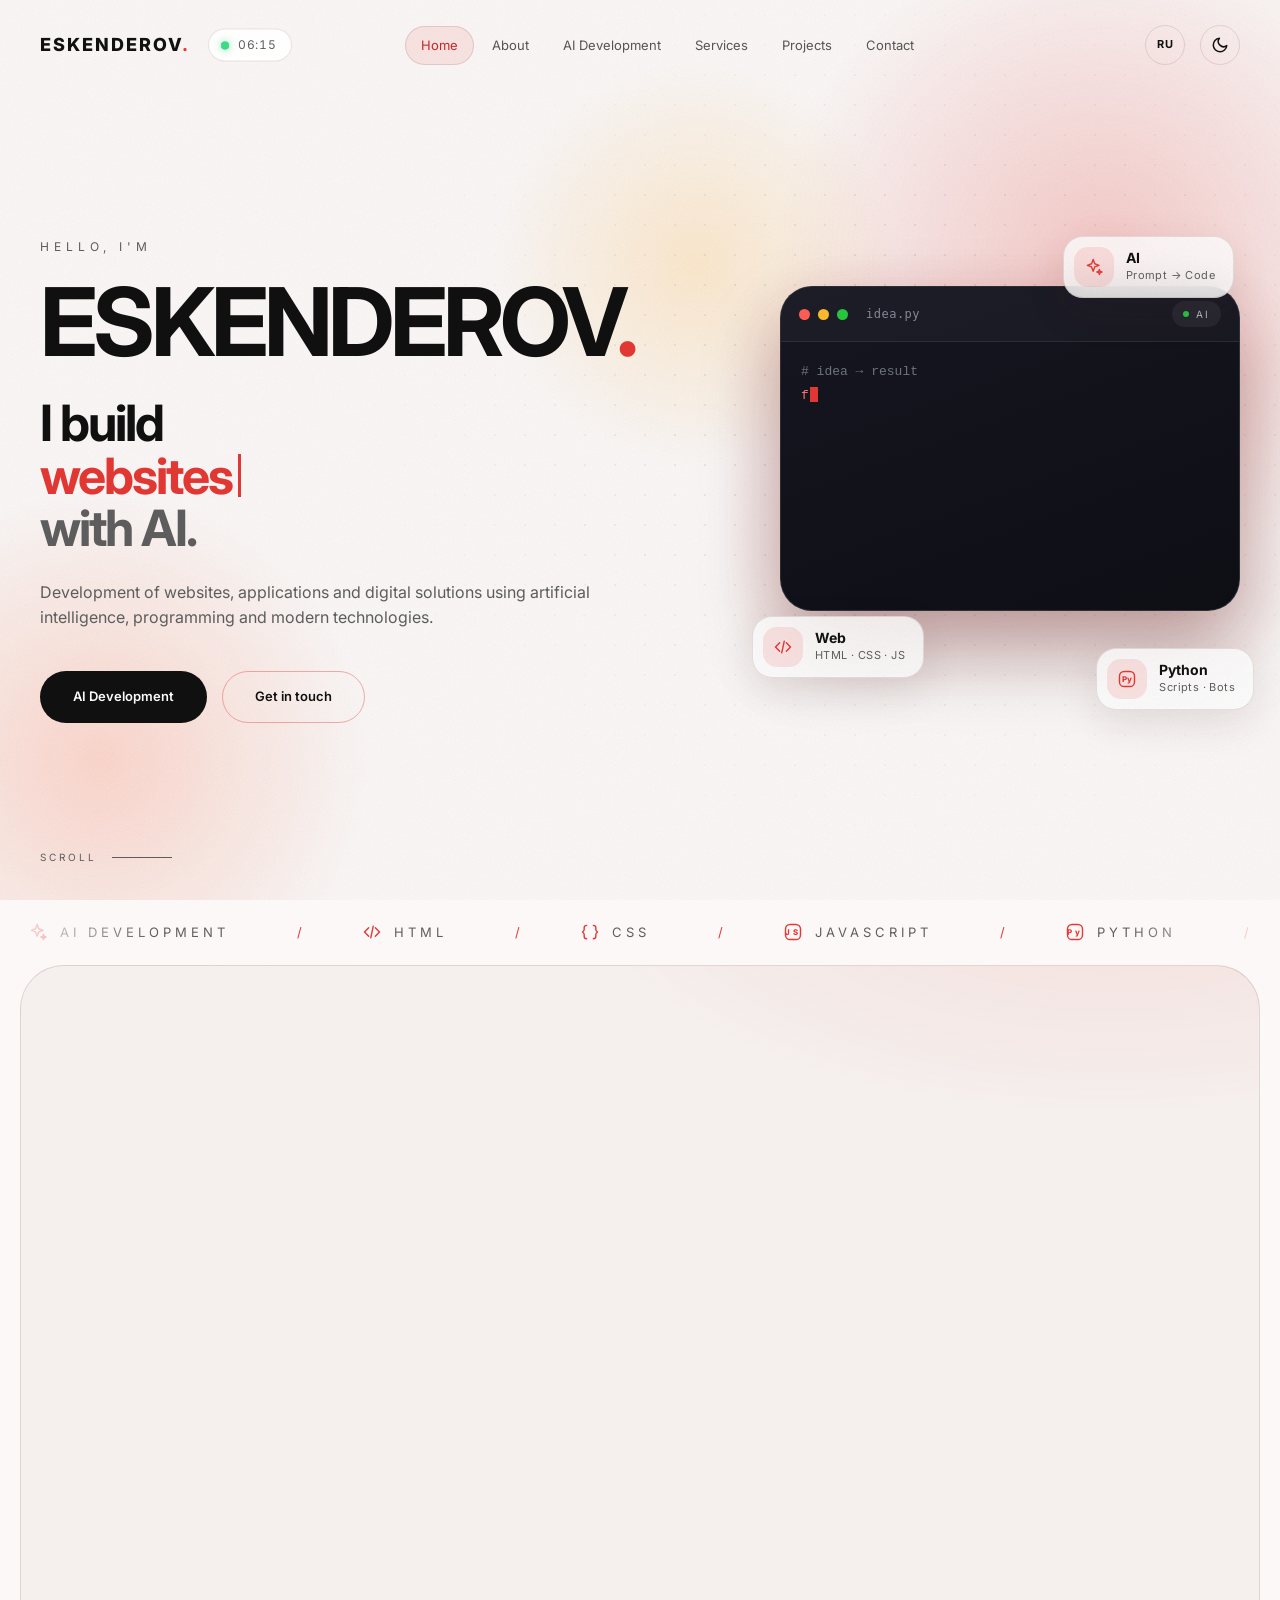
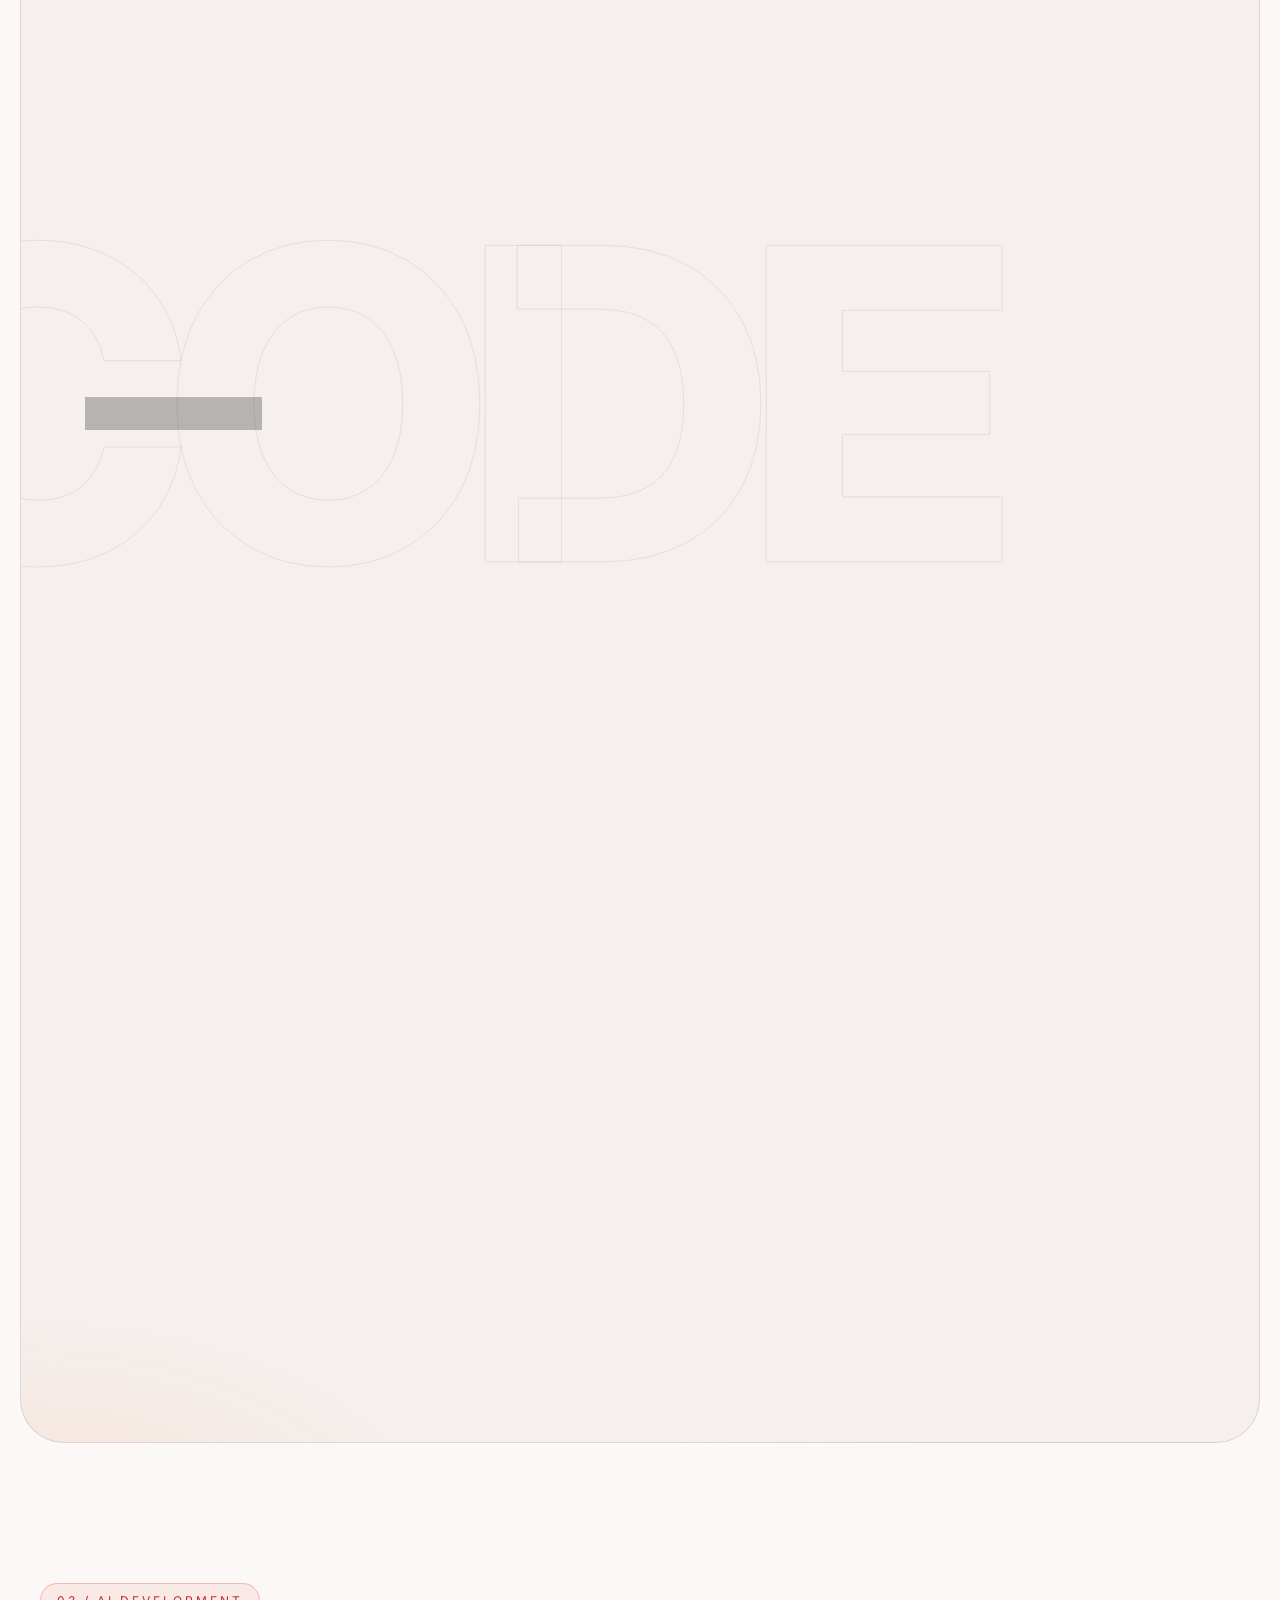
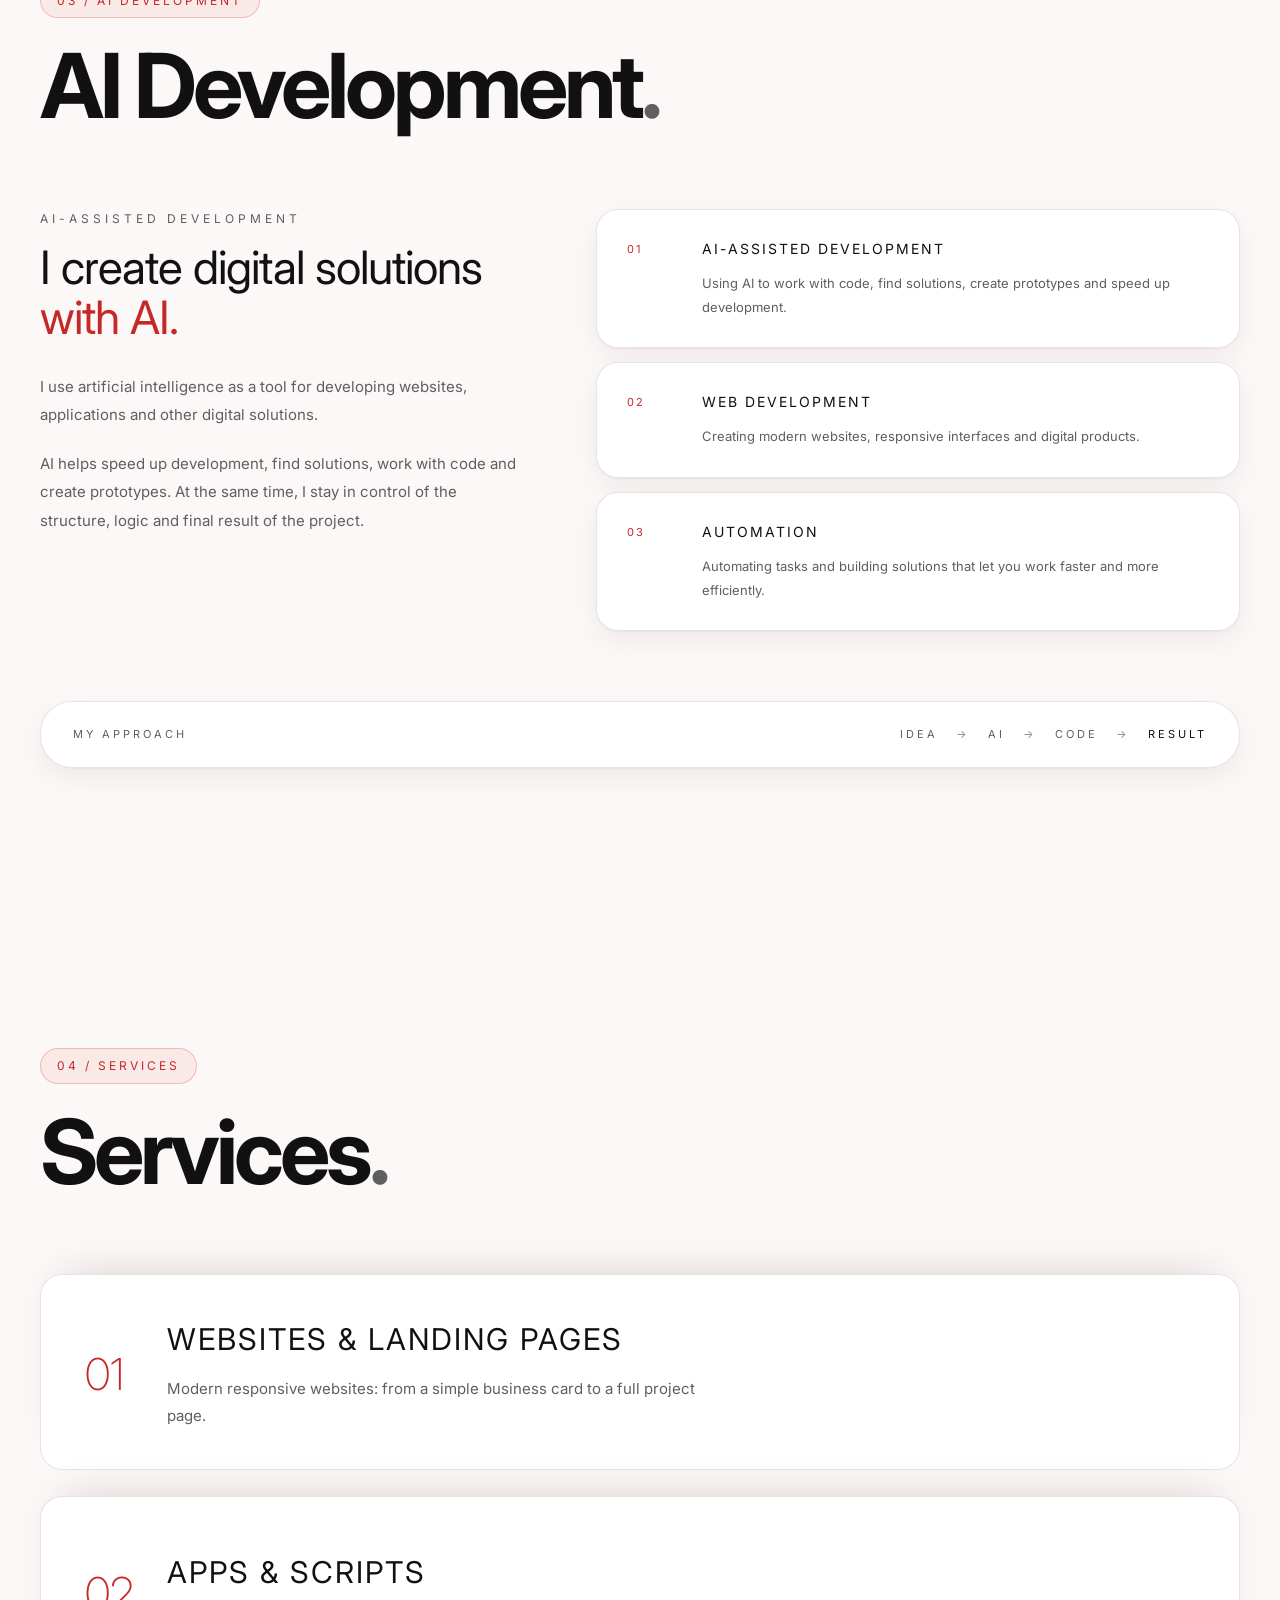
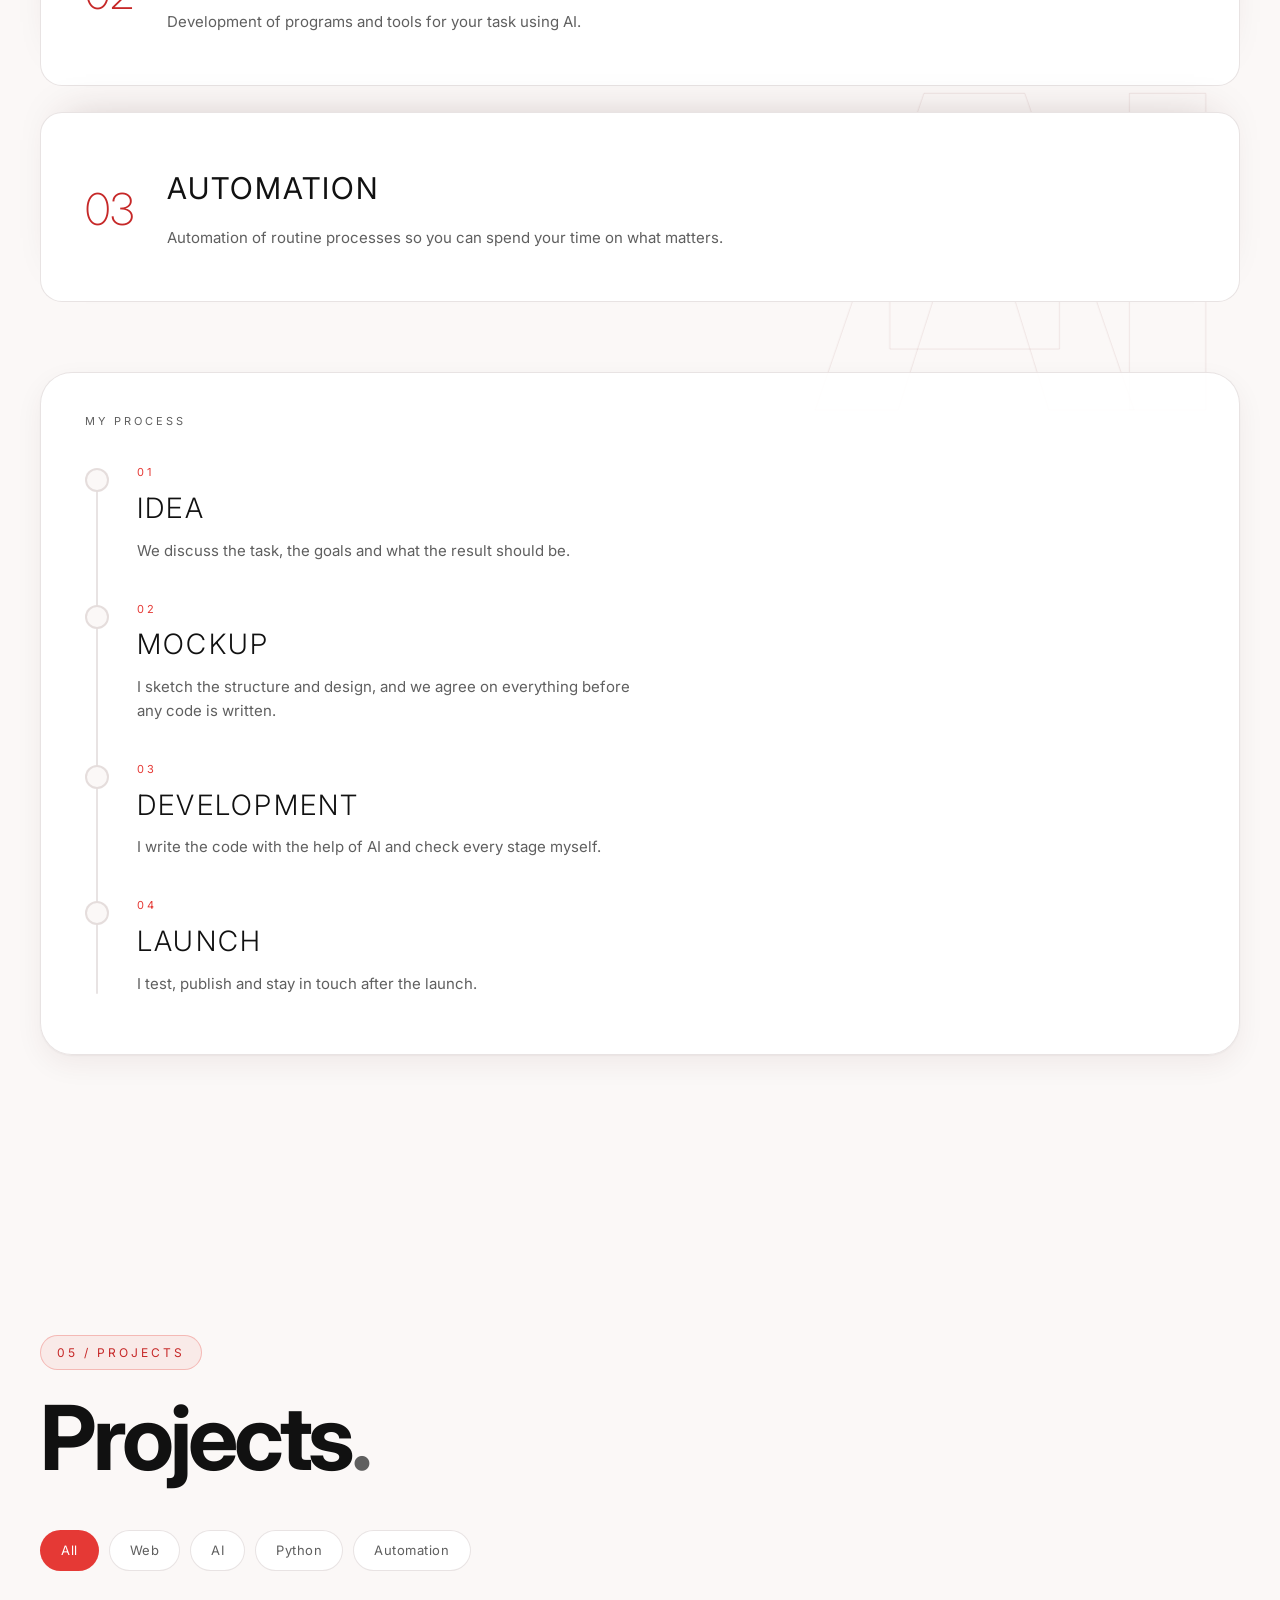
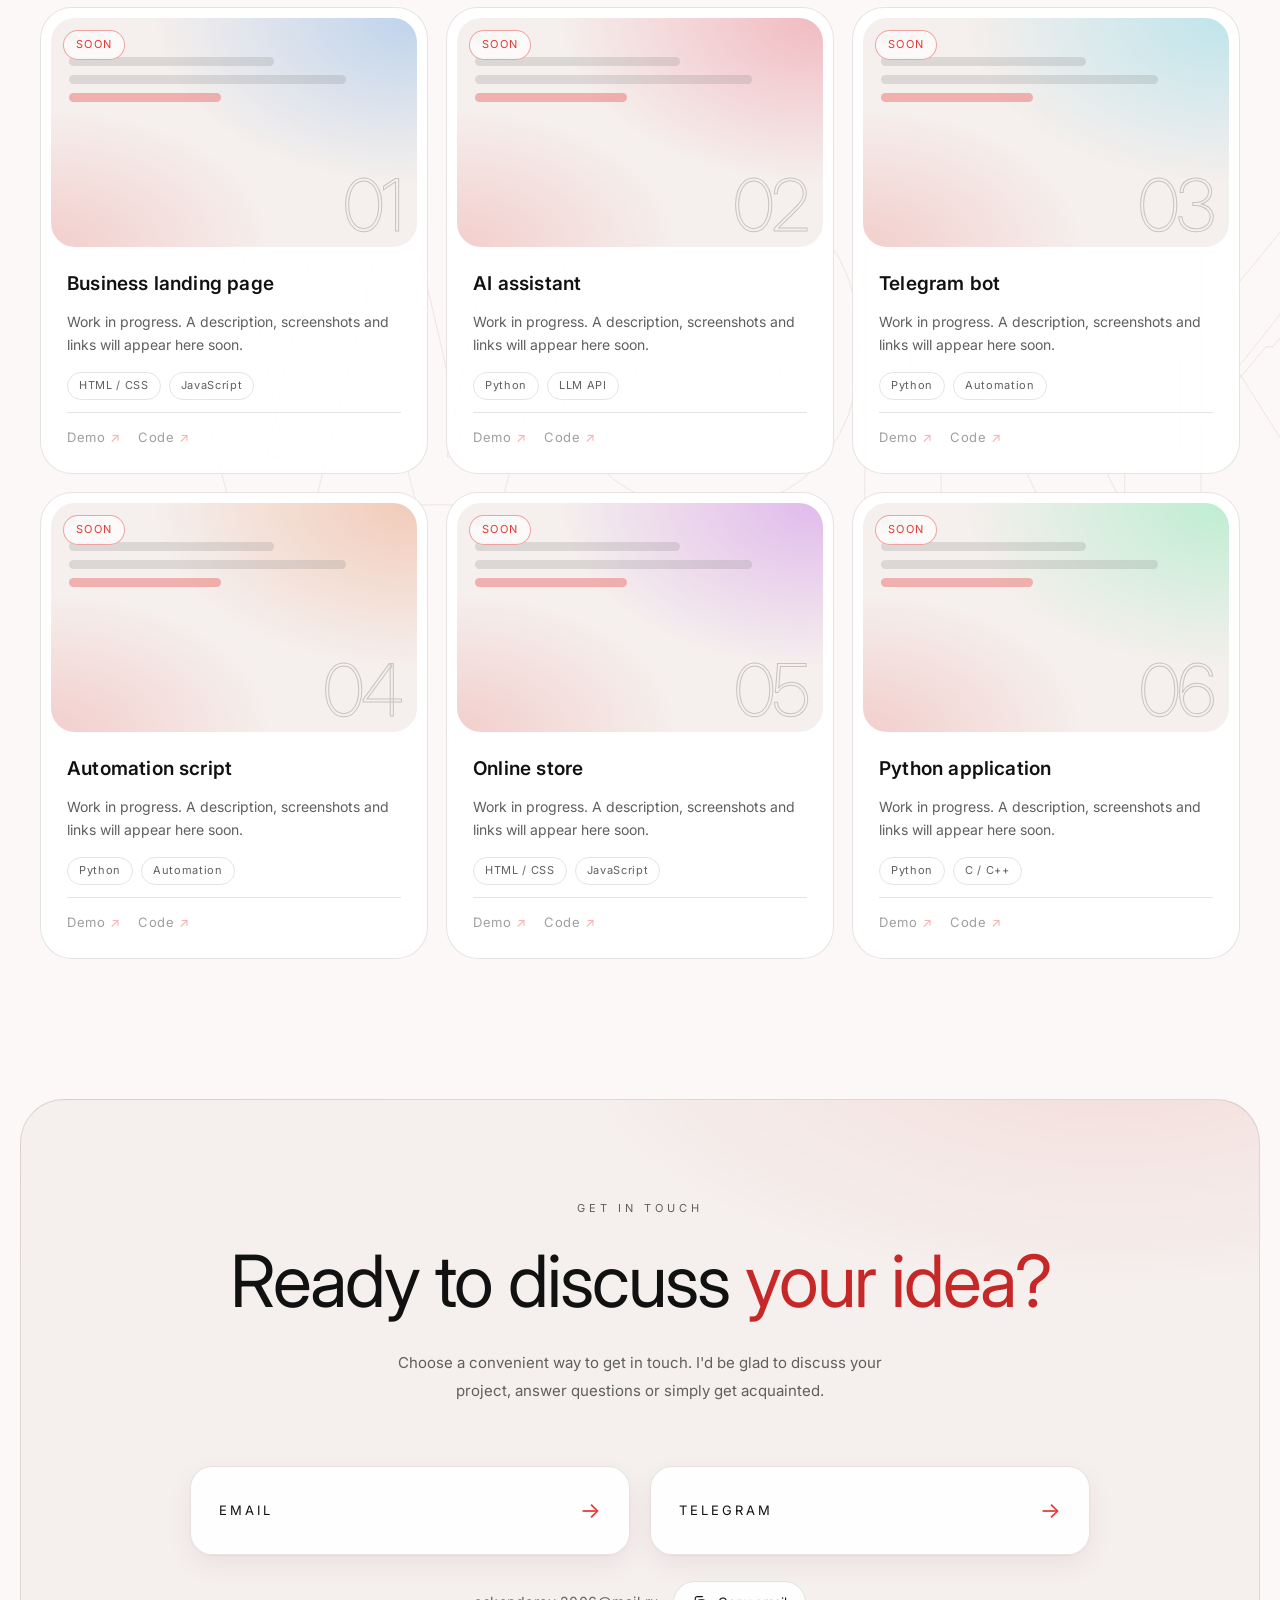
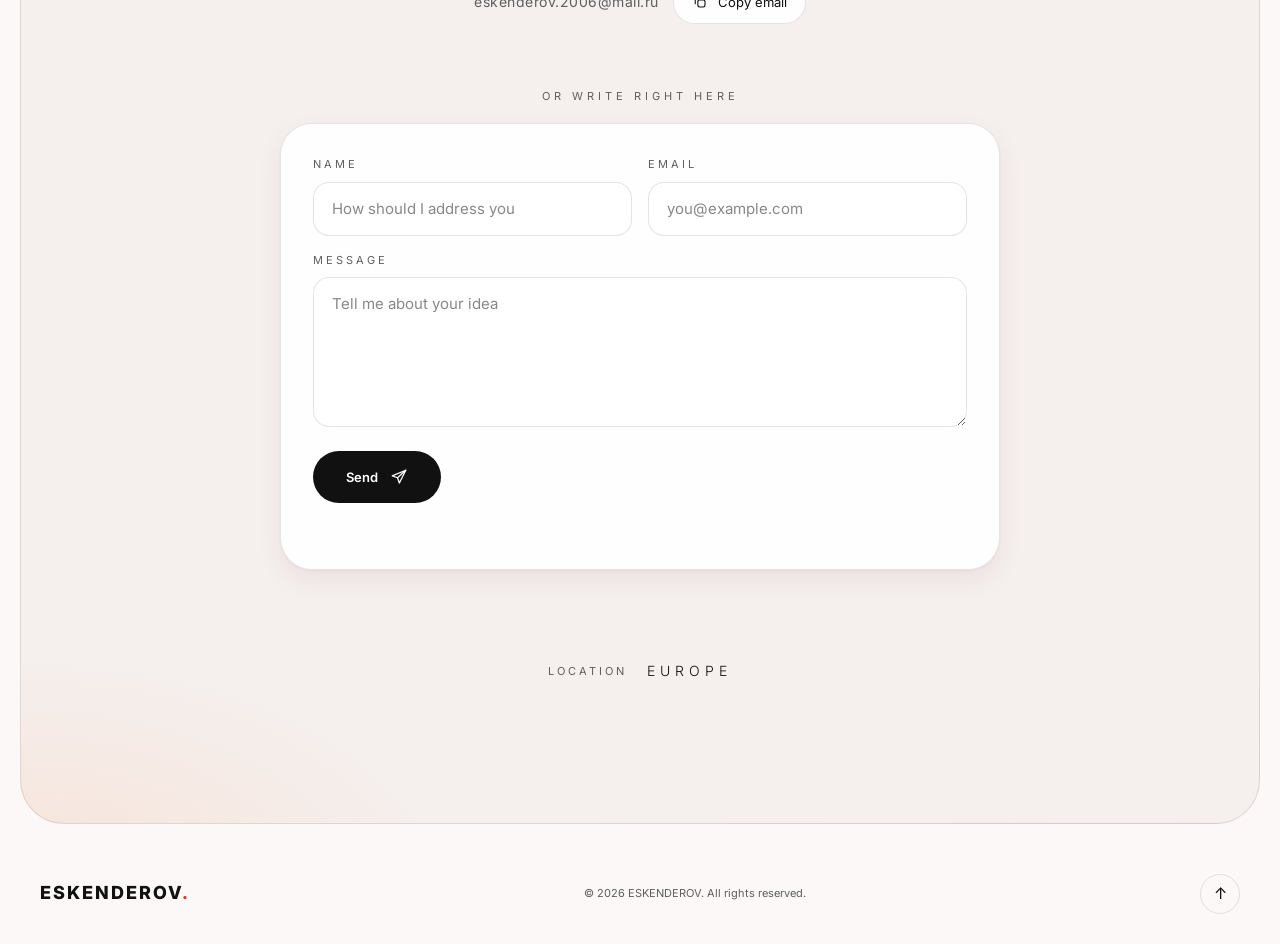
==== index.html @ d0e69b20 "Update index.html" ====
<!DOCTYPE html>
<html lang="ru">
<head>
    <meta charset="UTF-8">
    <meta name="viewport" content="width=device-width, initial-scale=1.0">

    <title>ESKENDEROV — AI Development</title>

    <meta
        name="description"
        content="ESKENDEROV — персональный сайт разработчика. AI-assisted development, веб-разработка, программирование и создание цифровых решений с использованием искусственного интеллекта."
    >

    <link rel="icon" href="data:image/svg+xml,%3Csvg xmlns='http://www.w3.org/2000/svg' viewBox='0 0 32 32'%3E%3Crect width='32' height='32' fill='%230a0a0a'/%3E%3Ctext x='16' y='23' font-size='20' font-weight='700' text-anchor='middle' fill='%23f5f5f5' font-family='Arial'%3EE%3C/text%3E%3C/svg%3E">

    <meta property="og:type" content="website">
    <meta property="og:title" content="ESKENDEROV — AI Development">
    <meta property="og:description" content="Персональный сайт разработчика: AI-assisted development, веб-разработка и цифровые решения с помощью ИИ.">
    <meta property="og:image" content="https://eskenderov1969-spec.github.io/Narhoz/og-image.png">
    <meta property="og:image:width" content="1200">
    <meta property="og:image:height" content="630">
    <meta property="og:image:alt" content="ESKENDEROV — AI-assisted development">
    <meta name="twitter:card" content="summary_large_image">
    <meta name="twitter:title" content="ESKENDEROV — AI Development">
    <meta name="twitter:description" content="Персональный сайт разработчика: AI-assisted development, веб-разработка и цифровые решения с помощью ИИ.">
    <meta name="twitter:image" content="https://eskenderov1969-spec.github.io/Narhoz/og-image.png">

    <meta name="google-site-verification" content="VLwzkgfFn5ivmU6RkCER9ia-WPguPYiuRcfUGY8LyTg" />
    <link rel="canonical" href="https://eskenderov1969-spec.github.io/Narhoz/">
    <meta property="og:url" content="https://eskenderov1969-spec.github.io/Narhoz/">
    <meta name="robots" content="index, follow">
    <meta name="author" content="ESKENDEROV">
    <meta name="theme-color" content="#141416">
    <meta property="og:locale" content="ru_RU">
    <meta property="og:site_name" content="ESKENDEROV">

    <script type="application/ld+json">
    {
        "@context": "https://schema.org",
        "@type": "Person",
        "name": "Эскендеров",
        "alternateName": "ESKENDEROV",
        "image": "https://eskenderov1969-spec.github.io/Narhoz/og-image.png",
        "jobTitle": "AI-assisted developer",
        "description": "Разработчик: AI-assisted development, веб-разработка и автоматизация с использованием искусственного интеллекта.",
        "email": "mailto:eskenderov.2006@mail.ru",
        "sameAs": [
            "https://t.me/Essskenderovvv"
        ],
        "knowsAbout": [
            "Artificial Intelligence",
            "Web development",
            "Python",
            "JavaScript",
            "C++",
            "C#",
            "UI/UX",
            "Automation"
        ]
    }
    </script>

    <script>
        /* Тема: сохранённый выбор, иначе — системная настройка устройства */
        (function () {
            var theme = null;
            try { theme = localStorage.getItem("theme"); } catch (e) {}
            if (theme !== "light" && theme !== "dark") {
                theme = window.matchMedia &&
                    window.matchMedia("(prefers-color-scheme: light)").matches
                    ? "light" : "dark";
            }
            document.documentElement.setAttribute("data-theme", theme);
            var meta = document.querySelector('meta[name="theme-color"]');
            if (meta) meta.setAttribute("content", theme === "light" ? "#fbf8f7" : "#141416");
        })();
    </script>

    <script>
        /* Заставка показывается один раз за сессию и не при «уменьшить движение» */
        try {
            if (sessionStorage.getItem("loaded") ||
                (window.matchMedia && window.matchMedia("(prefers-reduced-motion: reduce)").matches)) {
                document.documentElement.classList.add("no-loader");
            }
        } catch (e) {}
    </script>
    <noscript><style>.loader{display:none!important}.reveal{opacity:1!important;transform:none!important}.word{opacity:1!important;transform:none!important;filter:none!important}</style></noscript>

    <link rel="preconnect" href="https://fonts.googleapis.com">
    <link rel="preconnect" href="https://fonts.gstatic.com" crossorigin>
    <link href="https://fonts.googleapis.com/css2?family=Inter:wght@300;400;500;600;700;800&display=swap" rel="stylesheet">

    <link rel="stylesheet" href="style.css">
</head>

<body>

    <a class="skip-link" href="#main">Перейти к содержимому</a>

    <!-- Заставка -->
    <div class="loader" id="loader" aria-hidden="true">
        <div class="loader-inner">
            <span class="loader-logo">ESKENDEROV<span>.</span></span>
            <span class="loader-line"><i></i></span>
        </div>
    </div>

    <!-- SVG-спрайт иконок -->
    <svg width="0" height="0" style="position:absolute" aria-hidden="true" focusable="false">
        <defs>
            <symbol id="i-ai" viewBox="0 0 24 24"><path d="M11 3l1.9 5.1L18 10l-5.1 1.9L11 17l-1.9-5.1L4 10l5.1-1.9z"/><path d="M18.5 15l.8 2.2 2.2.8-2.2.8-.8 2.2-.8-2.2-2.2-.8 2.2-.8z"/></symbol>
            <symbol id="i-html" viewBox="0 0 24 24"><path d="M8 7l-5 5 5 5M16 7l5 5-5 5M13.5 5l-3 14"/></symbol>
            <symbol id="i-css" viewBox="0 0 24 24"><path d="M8 4c-2 0-3 1-3 3v2c0 1.2-.8 2-2 3 1.2 1 2 1.8 2 3v2c0 2 1 3 3 3M16 4c2 0 3 1 3 3v2c0 1.2.8 2 2 3-1.2 1-2 1.8-2 3v2c0 2-1 3-3 3"/></symbol>
            <symbol id="i-js" viewBox="0 0 24 24"><rect x="3" y="3" width="18" height="18" rx="5.5"/><text x="12" y="15.8" text-anchor="middle" font-size="9.5" font-weight="800" fill="currentColor" stroke="none" font-family="Inter,system-ui,sans-serif">JS</text></symbol>
            <symbol id="i-py" viewBox="0 0 24 24"><rect x="3" y="3" width="18" height="18" rx="5.5"/><text x="12" y="15.8" text-anchor="middle" font-size="9.5" font-weight="800" fill="currentColor" stroke="none" font-family="Inter,system-ui,sans-serif">Py</text></symbol>
            <symbol id="i-cpp" viewBox="0 0 24 24"><rect x="3" y="3" width="18" height="18" rx="5.5"/><text x="12" y="15.6" text-anchor="middle" font-size="8" font-weight="800" fill="currentColor" stroke="none" font-family="Inter,system-ui,sans-serif">C++</text></symbol>
            <symbol id="i-cs" viewBox="0 0 24 24"><rect x="3" y="3" width="18" height="18" rx="5.5"/><text x="12" y="15.8" text-anchor="middle" font-size="9.5" font-weight="800" fill="currentColor" stroke="none" font-family="Inter,system-ui,sans-serif">C#</text></symbol>
            <symbol id="i-ux" viewBox="0 0 24 24"><rect x="3" y="4" width="18" height="16" rx="4"/><path d="M3 9h18M9 9v11"/></symbol>
            <symbol id="i-auto" viewBox="0 0 24 24"><path d="M13 2.5L5 13.5h6l-1 8 8-11h-6z"/></symbol>
            <symbol id="i-copy" viewBox="0 0 24 24"><rect x="9" y="9" width="11" height="11" rx="3"/><path d="M5 15V7a3 3 0 0 1 3-3h8"/></symbol>
            <symbol id="i-check" viewBox="0 0 24 24"><path d="M5 12.5l4.5 4.5L19 7.5"/></symbol>
            <symbol id="i-send" viewBox="0 0 24 24"><path d="M21 3L3 10.5l7 2.5 2.5 7z"/><path d="M10 13L21 3"/></symbol>
        </defs>
    </svg>

    <div class="scroll-progress" id="scrollProgress" aria-hidden="true"></div>
    <div class="cursor-glow" id="cursorGlow" aria-hidden="true"></div>

    <!-- ================= HEADER ================= -->

    <header class="header" id="header">
        <div class="container header-container">

            <div class="brand">
                <a href="#home" class="logo">
                    ESKENDEROV<span>.</span>
                </a>
                <a href="#contact" class="status status-header" data-status="open" data-tz="Europe/Moscow" data-tz-label="MSK">
                    <span class="status-dot" aria-hidden="true"></span>
                    <span class="status-text">Открыт к проектам</span>
                    <time class="status-time" aria-label="Местное время"></time>
                </a>
            </div>

            <nav class="nav" id="nav">
                <span class="nav-pill" id="navPill" aria-hidden="true"></span>
                <a href="#home" class="nav-link active">Главная</a>
                <a href="#about" class="nav-link">Обо мне</a>
                <a href="#ai-development" class="nav-link">AI Development</a>
                <a href="#services" class="nav-link">Услуги</a>
                <a href="#projects" class="nav-link">Проекты</a>
                <a href="#contact" class="nav-link">Контакты</a>
            </nav>

            <div class="header-actions">

                <button class="theme-toggle lang-toggle" id="langToggle" type="button" aria-label="Сменить язык">EN</button>

                <button class="theme-toggle" id="themeToggle" type="button" aria-label="Переключить тему">
                    <svg class="icon-sun" viewBox="0 0 24 24" fill="none" stroke="currentColor" stroke-width="2" stroke-linecap="round" stroke-linejoin="round" aria-hidden="true">
                        <circle cx="12" cy="12" r="4"></circle>
                        <path d="M12 2v2M12 20v2M4.93 4.93l1.41 1.41M17.66 17.66l1.41 1.41M2 12h2M20 12h2M4.93 19.07l1.41-1.41M17.66 6.34l1.41-1.41"></path>
                    </svg>
                    <svg class="icon-moon" viewBox="0 0 24 24" fill="none" stroke="currentColor" stroke-width="2" stroke-linecap="round" stroke-linejoin="round" aria-hidden="true">
                        <path d="M21 12.8A9 9 0 1 1 11.2 3a7 7 0 0 0 9.8 9.8z"></path>
                    </svg>
                </button>

                <button class="menu-button" id="menuButton" aria-label="Открыть меню">
                    <span></span>
                    <span></span>
                    <span></span>
                </button>

            </div>

        </div>
    </header>


    <main id="main">

        <!-- ================= HERO ================= -->

        <section class="hero" id="home">

            <div class="hero-bg" aria-hidden="true">
                <div class="blob b1"></div>
                <div class="blob b2"></div>
                <div class="blob b3"></div>
            </div>

            <div class="container hero-container">

                <div class="hero-content reveal">

                    

                    <p class="hero-small">HELLO, I'M</p>

                    <h1>ESKENDEROV<span>.</span></h1>

                    <h2>
                        <span class="hero-line">Создаю</span>
                        <span class="hero-line hero-line-typed"><span class="typed-word" id="typedWord">сайты</span><span class="typed-caret" aria-hidden="true"></span></span>
                        <span class="hero-line hero-line-muted">с помощью ИИ.</span>
                    </h2>

                    <p class="hero-description">
                        Разработка веб-сайтов, приложений и цифровых решений
                        с использованием искусственного интеллекта,
                        программирования и современных технологий.
                    </p>

                    <div class="hero-buttons">
                        <a href="#ai-development" class="button button-primary">
                            AI Development
                        </a>

                        <a href="#contact" class="button button-secondary">
                            Связаться
                        </a>
                    </div>

                </div>

                <div class="hero-visual reveal" id="heroVisual" aria-hidden="true">

                    <div class="code-window">
                        <div class="code-bar">
                            <span class="dot dot-r"></span>
                            <span class="dot dot-y"></span>
                            <span class="dot dot-g"></span>
                            <span class="code-file">idea.py</span>
                            <span class="code-live"><i></i>AI</span>
                        </div>
                        <pre class="code-body" id="codeBody"><code id="codeTyped"></code><span class="code-caret"></span></pre>
                    </div>

                    <div class="float-card fc-ai">
                        <span class="fc-icon"><svg class="ico"><use href="#i-ai"></use></svg></span>
                        <span><b>AI</b><small>Prompt → Code</small></span>
                    </div>

                    <div class="float-card fc-web">
                        <span class="fc-icon"><svg class="ico"><use href="#i-html"></use></svg></span>
                        <span><b>Web</b><small>HTML · CSS · JS</small></span>
                    </div>

                    <div class="float-card fc-py">
                        <span class="fc-icon"><svg class="ico"><use href="#i-py"></use></svg></span>
                        <span><b>Python</b><small>Scripts · Bots</small></span>
                    </div>

                </div>

            </div>

            <a href="#about" class="scroll-down">
                <span>SCROLL</span>
                <div class="scroll-line"></div>
            </a>

        </section>


        <!-- ================= MARQUEE / STATS ================= -->

        <section class="strip">

            <div class="marquee" aria-hidden="true">
                <div class="marquee-track">
                    <span><svg class="ico" aria-hidden="true"><use href="#i-ai"></use></svg>AI DEVELOPMENT</span><span><svg class="ico" aria-hidden="true"><use href="#i-html"></use></svg>HTML</span><span><svg class="ico" aria-hidden="true"><use href="#i-css"></use></svg>CSS</span><span><svg class="ico" aria-hidden="true"><use href="#i-js"></use></svg>JAVASCRIPT</span><span><svg class="ico" aria-hidden="true"><use href="#i-py"></use></svg>PYTHON</span><span><svg class="ico" aria-hidden="true"><use href="#i-cpp"></use></svg>C / C++</span><span><svg class="ico" aria-hidden="true"><use href="#i-cs"></use></svg>C# / .NET</span><span><svg class="ico" aria-hidden="true"><use href="#i-ux"></use></svg>UI / UX</span><span><svg class="ico" aria-hidden="true"><use href="#i-auto"></use></svg>AUTOMATION</span>
                    <span><svg class="ico" aria-hidden="true"><use href="#i-ai"></use></svg>AI DEVELOPMENT</span><span><svg class="ico" aria-hidden="true"><use href="#i-html"></use></svg>HTML</span><span><svg class="ico" aria-hidden="true"><use href="#i-css"></use></svg>CSS</span><span><svg class="ico" aria-hidden="true"><use href="#i-js"></use></svg>JAVASCRIPT</span><span><svg class="ico" aria-hidden="true"><use href="#i-py"></use></svg>PYTHON</span><span><svg class="ico" aria-hidden="true"><use href="#i-cpp"></use></svg>C / C++</span><span><svg class="ico" aria-hidden="true"><use href="#i-cs"></use></svg>C# / .NET</span><span><svg class="ico" aria-hidden="true"><use href="#i-ux"></use></svg>UI / UX</span><span><svg class="ico" aria-hidden="true"><use href="#i-auto"></use></svg>AUTOMATION</span>
                </div>
            </div>


        </section>


        <!-- ================= ABOUT ================= -->

        <section class="about section" id="about">
            <span class="bg-word" aria-hidden="true">CODE</span>
            <div class="container">

                <div class="section-heading reveal">
                    <span class="section-number">02 / ABOUT</span>
                    <h2>Обо мне<span>.</span></h2>
                </div>

                <div class="about-main">

                    <!-- ФОТО -->
                    <div class="about-photo reveal">
                        <picture>
                            <source srcset="about-me-photo.webp" type="image/webp">
                            <img src="about-me-photo.jpg" alt="Рабочее место разработчика" loading="lazy" decoding="async"
                                 onerror="var p=this.parentNode;this.onerror=null;p.querySelectorAll('source').forEach(function(x){x.remove()});this.src='about-me-photo.jpg';">
                        </picture>
                        <div class="photo-ph" aria-hidden="true">
                            <span class="ph-e">E</span>
                            <span class="ph-cap">Фото появится здесь</span>
                        </div>
                    </div>

                    <!-- ИНФОРМАЦИЯ -->
                    <div class="about-content reveal">

                        <div class="about-intro">
                            <p class="about-role">AI-ASSISTED DEVELOPER / CREATOR</p>

                            <h3>Эскендеров<span>.</span></h3>

                            <p>
                                Я занимаюсь созданием и реализацией цифровых проектов
                                с использованием современных технологий и искусственного
                                интеллекта. Мне интересно превращать идеи в готовые
                                веб-сайты, приложения и цифровые решения.
                            </p>

                            <p>
                                ИИ помогает мне ускорять разработку, находить решения,
                                работать с кодом, создавать интерфейсы и автоматизировать
                                задачи. При этом я самостоятельно контролирую структуру
                                проекта, его логику и конечный результат.
                            </p>
                        </div>

                        <div class="about-columns">

                            <div class="about-block">

                                <div class="about-block-title">
                                    <span></span>
                                    Как я работаю
                                </div>

                                <p>
                                    Я начинаю с идеи и разбиваю задачу на отдельные этапы.
                                    Использую ИИ как инструмент, который помогает быстрее
                                    создавать прототипы, работать с кодом и находить
                                    оптимальные варианты реализации.
                                </p>

                                <p>
                                    После этого самостоятельно проверяю результат,
                                    исправляю ошибки и адаптирую проект под конкретную
                                    задачу. Для меня важно понимать принцип работы
                                    созданного решения, а не просто получить готовый код.
                                </p>

                            </div>

                        </div>

                        <div class="about-goal">

                            <div class="about-block-title">
                                <span></span>
                                Мои цели
                            </div>

                            <p>
                                Моя цель — развиваться в современной разработке и создавать
                                полноценные цифровые продукты с использованием искусственного
                                интеллекта.
                            </p>

                            <p>
                                Я хочу работать над более сложными проектами, развивать
                                навыки программирования, веб-разработки и AI-assisted
                                development, а также создавать собственные цифровые продукты.
                            </p>

                        </div>

                        <div class="about-learning">

                            <div class="about-block-title">
                                <span></span>
                                Использую
                            </div>

                            <div class="learning-tags">
                                <span>Artificial Intelligence</span>
                                <span>AI Development</span>
                                <span>HTML / CSS</span>
                                <span>JavaScript</span>
                                <span>Python</span>
                                <span>C / C++</span>
                                <span>C# / .NET</span>
                                <span>UI / UX</span>
                                <span>Automation</span>
                            </div>

                        </div>

                    </div>

                </div>

                            <!-- BENTO -->
                <div class="bento-head reveal">
                    <div class="about-block-title"><span></span>Что я создаю</div>
                </div>

                <div class="bento reveal">

                    <article class="bento-card b-ai">
                        <div class="b-ico"><svg class="ico" aria-hidden="true"><use href="#i-ai"></use></svg></div>
                        <div class="b-text">
                            <strong>AI-ASSISTED DEVELOPMENT</strong>
                            <small>Создание проектов с использованием ИИ</small>
                        </div>
                        <div class="b-flow" aria-hidden="true">
                            <span>prompt</span><i>→</i><span>prototype</span><i>→</i><span>review</span><i>→</i><span class="on">ship</span>
                        </div>
                    </article>

                    <article class="bento-card b-web">
                        <div class="b-ico"><svg class="ico" aria-hidden="true"><use href="#i-html"></use></svg></div>
                        <div class="b-text">
                            <strong>WEB DEVELOPMENT</strong>
                            <small>Современные сайты и интерактивные интерфейсы</small>
                        </div>
                    </article>

                    <article class="bento-card b-py">
                        <div class="b-ico"><svg class="ico" aria-hidden="true"><use href="#i-py"></use></svg></div>
                        <div class="b-text">
                            <strong>PROGRAMMING</strong>
                            <small>C, C++, Python, C# и разработка алгоритмов</small>
                        </div>
                    </article>

                    <article class="bento-card b-ux">
                        <div class="b-ico"><svg class="ico" aria-hidden="true"><use href="#i-ux"></use></svg></div>
                        <div class="b-text">
                            <strong>UI / UX</strong>
                            <small>Структура, дизайн и удобство интерфейсов</small>
                        </div>
                    </article>

                    <article class="bento-card b-auto">
                        <div class="b-ico"><svg class="ico" aria-hidden="true"><use href="#i-auto"></use></svg></div>
                        <div class="b-text">
                            <strong>AUTOMATION</strong>
                            <small>Автоматизация задач с помощью современных инструментов</small>
                        </div>
                    </article>


                </div>

            </div>
        </section>


        <!-- ================= AI DEVELOPMENT ================= -->

        <section class="section ai-development" id="ai-development">

            <div class="container">

                <div class="section-heading reveal">
                    <span class="section-number">03 / AI DEVELOPMENT</span>
                    <h2>AI Development<span>.</span></h2>
                </div>

                <div class="ai-main">

                    <div class="ai-intro reveal">

                        <p class="ai-role">AI-ASSISTED DEVELOPMENT</p>

                        <h3>
                            Создаю цифровые решения
                            <span>с помощью ИИ.</span>
                        </h3>

                        <p>
                            Использую искусственный интеллект как инструмент
                            для разработки сайтов, приложений и других
                            цифровых решений.
                        </p>

                        <p>
                            ИИ помогает ускорять разработку, находить решения,
                            работать с кодом и создавать прототипы.
                            При этом я самостоятельно контролирую структуру,
                            логику и конечный результат проекта.
                        </p>

                    </div>

                    <div class="ai-list reveal">

                        <div class="ai-item">
                            <div class="ai-number">01</div>
                            <div class="ai-item-content">
                                <h3>AI-ASSISTED DEVELOPMENT</h3>
                                <p>
                                    Использование ИИ для работы с кодом,
                                    поиска решений, создания прототипов
                                    и ускорения разработки.
                                </p>
                            </div>
                        </div>

                        <div class="ai-item">
                            <div class="ai-number">02</div>
                            <div class="ai-item-content">
                                <h3>WEB DEVELOPMENT</h3>
                                <p>
                                    Создание современных сайтов,
                                    адаптивных интерфейсов и цифровых
                                    продуктов.
                                </p>
                            </div>
                        </div>

                        <div class="ai-item">
                            <div class="ai-number">03</div>
                            <div class="ai-item-content">
                                <h3>AUTOMATION</h3>
                                <p>
                                    Автоматизация задач и создание решений,
                                    которые позволяют работать быстрее
                                    и эффективнее.
                                </p>
                            </div>
                        </div>

                    </div>

                </div>

                <div class="ai-bottom reveal">

                    <span>MY APPROACH</span>

                    <div class="ai-flow">
                        <span>IDEA</span>
                        <i>→</i>
                        <span>AI</span>
                        <i>→</i>
                        <span>CODE</span>
                        <i>→</i>
                        <strong>RESULT</strong>
                    </div>

                </div>

            </div>

        </section>


        <!-- ================= SERVICES ================= -->

        <section class="section services" id="services">
            <span class="bg-word" aria-hidden="true" data-dir="-1">AI</span>

            <div class="container">

                <div class="section-heading reveal">
                    <span class="section-number">04 / SERVICES</span>
                    <h2>Услуги<span>.</span></h2>
                </div>

                <div class="ai-list reveal">

                    <div class="ai-item">
                        <div class="ai-number">01</div>
                        <div class="ai-item-content">
                            <h3>САЙТЫ И ЛЕНДИНГИ</h3>
                            <p>Современные адаптивные сайты: от визитки до полноценной страницы проекта.</p>
                        </div>
                    </div>

                    <div class="ai-item">
                        <div class="ai-number">02</div>
                        <div class="ai-item-content">
                            <h3>ПРИЛОЖЕНИЯ И СКРИПТЫ</h3>
                            <p>Разработка программ и инструментов под вашу задачу с использованием ИИ.</p>
                        </div>
                    </div>

                    <div class="ai-item">
                        <div class="ai-number">03</div>
                        <div class="ai-item-content">
                            <h3>АВТОМАТИЗАЦИЯ</h3>
                            <p>Автоматизация рутинных процессов, чтобы вы тратили время на главное.</p>
                        </div>
                    </div>

                </div>

                <div class="ai-bottom process reveal">

                    <span class="process-title">MY PROCESS</span>

                    <ol class="process-list" id="processList">

                        <li class="process-step">
                            <span class="process-dot" aria-hidden="true"></span>
                            <div class="process-body">
                                <small>01</small>
                                <h3>IDEA</h3>
                                <p>Обсуждаем задачу, цели и то, что должно получиться в итоге.</p>
                            </div>
                        </li>

                        <li class="process-step">
                            <span class="process-dot" aria-hidden="true"></span>
                            <div class="process-body">
                                <small>02</small>
                                <h3>MOCKUP</h3>
                                <p>Набрасываю структуру и дизайн, согласуем всё до написания кода.</p>
                            </div>
                        </li>

                        <li class="process-step">
                            <span class="process-dot" aria-hidden="true"></span>
                            <div class="process-body">
                                <small>03</small>
                                <h3>DEVELOPMENT</h3>
                                <p>Пишу код с помощью ИИ и сам проверяю каждый этап.</p>
                            </div>
                        </li>

                        <li class="process-step">
                            <span class="process-dot" aria-hidden="true"></span>
                            <div class="process-body">
                                <small>04</small>
                                <h3>LAUNCH</h3>
                                <p>Тестирую, публикую и остаюсь на связи после запуска.</p>
                            </div>
                        </li>

                    </ol>

                </div>

            </div>

        </section>


        <!-- ================= PROJECTS ================= -->

        <section class="section projects" id="projects">
            <span class="bg-word" aria-hidden="true">WORK</span>

            <div class="container">

                <div class="section-heading reveal">
                    <span class="section-number">05 / PROJECTS</span>
                    <h2>Проекты<span>.</span></h2>
                </div>

                <div class="project-filters reveal" role="group" aria-label="Фильтр проектов">
                    <button type="button" class="filter-chip active" data-filter="all" aria-pressed="true">Все</button>
                    <button type="button" class="filter-chip" data-filter="web" aria-pressed="false">Web</button>
                    <button type="button" class="filter-chip" data-filter="ai" aria-pressed="false">AI</button>
                    <button type="button" class="filter-chip" data-filter="python" aria-pressed="false">Python</button>
                    <button type="button" class="filter-chip" data-filter="auto" aria-pressed="false">Автоматизация</button>
                </div>

                <div class="project-grid reveal" id="projectGrid">

                    <!-- PROJECT 01: заглушка. Для реального проекта уберите класс is-soon, замените .project-art на <img src="..." alt="..."> и укажите href в ссылках -->
                    <article class="project-card is-soon" data-tags="web" style="--h:210">
                        <div class="project-thumb">
                            <div class="project-art" aria-hidden="true">
                                <span class="pa-dots"><i></i><i></i><i></i></span>
                                <span class="pa-bar w1"></span><span class="pa-bar w2"></span><span class="pa-bar w3"></span>
                                <span class="pa-num">01</span>
                            </div>
                            <span class="project-badge">Скоро</span>
                        </div>
                        <div class="project-body">
                            <h3>Лендинг для бизнеса</h3>
                            <p>Проект в работе. Скоро здесь появится описание, скриншоты и ссылки.</p>
                            <div class="project-tags"><span>HTML / CSS</span><span>JavaScript</span></div>
                            <div class="project-links">
                                <a class="project-link" aria-disabled="true" tabindex="-1">Демо <i>↗</i></a>
                                <a class="project-link" aria-disabled="true" tabindex="-1">Код <i>↗</i></a>
                            </div>
                        </div>
                    </article>

                    <!-- PROJECT 02: заглушка. Для реального проекта уберите класс is-soon, замените .project-art на <img src="..." alt="..."> и укажите href в ссылках -->
                    <article class="project-card is-soon" data-tags="ai" style="--h:350">
                        <div class="project-thumb">
                            <div class="project-art" aria-hidden="true">
                                <span class="pa-dots"><i></i><i></i><i></i></span>
                                <span class="pa-bar w1"></span><span class="pa-bar w2"></span><span class="pa-bar w3"></span>
                                <span class="pa-num">02</span>
                            </div>
                            <span class="project-badge">Скоро</span>
                        </div>
                        <div class="project-body">
                            <h3>AI-ассистент</h3>
                            <p>Проект в работе. Скоро здесь появится описание, скриншоты и ссылки.</p>
                            <div class="project-tags"><span>Python</span><span>LLM API</span></div>
                            <div class="project-links">
                                <a class="project-link" aria-disabled="true" tabindex="-1">Демо <i>↗</i></a>
                                <a class="project-link" aria-disabled="true" tabindex="-1">Код <i>↗</i></a>
                            </div>
                        </div>
                    </article>

                    <!-- PROJECT 03: заглушка. Для реального проекта уберите класс is-soon, замените .project-art на <img src="..." alt="..."> и укажите href в ссылках -->
                    <article class="project-card is-soon" data-tags="python" style="--h:190">
                        <div class="project-thumb">
                            <div class="project-art" aria-hidden="true">
                                <span class="pa-dots"><i></i><i></i><i></i></span>
                                <span class="pa-bar w1"></span><span class="pa-bar w2"></span><span class="pa-bar w3"></span>
                                <span class="pa-num">03</span>
                            </div>
                            <span class="project-badge">Скоро</span>
                        </div>
                        <div class="project-body">
                            <h3>Telegram-бот</h3>
                            <p>Проект в работе. Скоро здесь появится описание, скриншоты и ссылки.</p>
                            <div class="project-tags"><span>Python</span><span>Automation</span></div>
                            <div class="project-links">
                                <a class="project-link" aria-disabled="true" tabindex="-1">Демо <i>↗</i></a>
                                <a class="project-link" aria-disabled="true" tabindex="-1">Код <i>↗</i></a>
                            </div>
                        </div>
                    </article>

                    <!-- PROJECT 04: заглушка. Для реального проекта уберите класс is-soon, замените .project-art на <img src="..." alt="..."> и укажите href в ссылках -->
                    <article class="project-card is-soon" data-tags="auto" style="--h:20">
                        <div class="project-thumb">
                            <div class="project-art" aria-hidden="true">
                                <span class="pa-dots"><i></i><i></i><i></i></span>
                                <span class="pa-bar w1"></span><span class="pa-bar w2"></span><span class="pa-bar w3"></span>
                                <span class="pa-num">04</span>
                            </div>
                            <span class="project-badge">Скоро</span>
                        </div>
                        <div class="project-body">
                            <h3>Скрипт автоматизации</h3>
                            <p>Проект в работе. Скоро здесь появится описание, скриншоты и ссылки.</p>
                            <div class="project-tags"><span>Python</span><span>Automation</span></div>
                            <div class="project-links">
                                <a class="project-link" aria-disabled="true" tabindex="-1">Демо <i>↗</i></a>
                                <a class="project-link" aria-disabled="true" tabindex="-1">Код <i>↗</i></a>
                            </div>
                        </div>
                    </article>

                    <!-- PROJECT 05: заглушка. Для реального проекта уберите класс is-soon, замените .project-art на <img src="..." alt="..."> и укажите href в ссылках -->
                    <article class="project-card is-soon" data-tags="web" style="--h:280">
                        <div class="project-thumb">
                            <div class="project-art" aria-hidden="true">
                                <span class="pa-dots"><i></i><i></i><i></i></span>
                                <span class="pa-bar w1"></span><span class="pa-bar w2"></span><span class="pa-bar w3"></span>
                                <span class="pa-num">05</span>
                            </div>
                            <span class="project-badge">Скоро</span>
                        </div>
                        <div class="project-body">
                            <h3>Интернет-магазин</h3>
                            <p>Проект в работе. Скоро здесь появится описание, скриншоты и ссылки.</p>
                            <div class="project-tags"><span>HTML / CSS</span><span>JavaScript</span></div>
                            <div class="project-links">
                                <a class="project-link" aria-disabled="true" tabindex="-1">Демо <i>↗</i></a>
                                <a class="project-link" aria-disabled="true" tabindex="-1">Код <i>↗</i></a>
                            </div>
                        </div>
                    </article>

                    <!-- PROJECT 06: заглушка. Для реального проекта уберите класс is-soon, замените .project-art на <img src="..." alt="..."> и укажите href в ссылках -->
                    <article class="project-card is-soon" data-tags="python" style="--h:150">
                        <div class="project-thumb">
                            <div class="project-art" aria-hidden="true">
                                <span class="pa-dots"><i></i><i></i><i></i></span>
                                <span class="pa-bar w1"></span><span class="pa-bar w2"></span><span class="pa-bar w3"></span>
                                <span class="pa-num">06</span>
                            </div>
                            <span class="project-badge">Скоро</span>
                        </div>
                        <div class="project-body">
                            <h3>Приложение на Python</h3>
                            <p>Проект в работе. Скоро здесь появится описание, скриншоты и ссылки.</p>
                            <div class="project-tags"><span>Python</span><span>C / C++</span></div>
                            <div class="project-links">
                                <a class="project-link" aria-disabled="true" tabindex="-1">Демо <i>↗</i></a>
                                <a class="project-link" aria-disabled="true" tabindex="-1">Код <i>↗</i></a>
                            </div>
                        </div>
                    </article>

                </div>

                <p class="project-empty" id="projectEmpty" hidden>В этой категории пока нет проектов.</p>

            </div>

        </section>


        <!-- ================= CONTACT ================= -->

        <section class="section contact" id="contact">

            <div class="container">

                <div class="contact-cta reveal">

                    <p class="contact-cta-label">GET IN TOUCH</p>

                    <h3>
                        Готовы обсудить
                        <span>идею?</span>
                    </h3>

                    <p>
                        Выберите удобный способ связи.
                        Буду рад обсудить ваш проект,
                        ответить на вопросы или просто
                        познакомиться.
                    </p>

                    <div class="contact-actions">

                        <a href="mailto:eskenderov.2006@mail.ru" class="contact-action">
                            <span>Email</span>
                            <strong>→</strong>
                        </a>

                        <a
                            href="https://t.me/Essskenderovvv"
                            target="_blank"
                            rel="noopener noreferrer"
                            class="contact-action"
                        >
                            <span>Telegram</span>
                            <strong>→</strong>
                        </a>

                    </div>

                    <div class="contact-copy">
                        <span class="contact-copy-mail">eskenderov.2006@mail.ru</span>
                        <button type="button" class="copy-btn" id="copyEmail" data-copy="eskenderov.2006@mail.ru" aria-label="Скопировать email в буфер обмена">
                            <svg class="ico ico-copy" aria-hidden="true"><use href="#i-copy"></use></svg>
                            <svg class="ico ico-check" aria-hidden="true"><use href="#i-check"></use></svg>
                            <span>Скопировать email</span>
                        </button>
                    </div>

                    <div class="contact-form-wrap">

                        <p class="form-title">Или напишите прямо здесь</p>

                        <!--
                            Чтобы форма отправляла письма без почтовой программы:
                            создайте форму на formspree.io и вставьте её адрес
                            в data-endpoint, например "https://formspree.io/f/xxxxxxxx".
                            Пока адрес пуст, форма откроет письмо в почтовой программе.
                        -->
                        <form class="contact-form" id="contactForm" data-endpoint="" data-email="eskenderov.2006@mail.ru">

                            <div class="field-row">
                                <label class="field">
                                    <span class="field-label">Имя</span>
                                    <input type="text" name="name" id="cfName" placeholder="Как к вам обращаться" required maxlength="80" autocomplete="name">
                                </label>

                                <label class="field">
                                    <span class="field-label">Email</span>
                                    <input type="email" name="email" id="cfEmail" placeholder="you@example.com" required maxlength="120" autocomplete="email">
                                </label>
                            </div>

                            <label class="field">
                                <span class="field-label">Сообщение</span>
                                <textarea name="message" id="cfMessage" rows="5" placeholder="Расскажите о вашей идее" required maxlength="2000"></textarea>
                            </label>

                            <input type="text" name="_gotcha" class="hp" tabindex="-1" autocomplete="off" aria-hidden="true">

                            <button type="submit" class="button button-primary form-submit">
                                <span>Отправить</span>
                                <svg class="ico" aria-hidden="true"><use href="#i-send"></use></svg>
                            </button>

                            <p class="form-status" id="formStatus" role="status" aria-live="polite"></p>

                        </form>

                    </div>

                    <div class="contact-location">
                        <span class="location-label">Location</span>
                        <span class="location-value">Europe</span>
                    </div>

                </div>

            </div>

        </section>

    </main>


    <!-- ================= FOOTER ================= -->

    <footer class="footer">

        <div class="container footer-container">

            <a href="#home" class="logo">
                ESKENDEROV<span>.</span>
            </a>

            <p>
                © <span id="year"></span> ESKENDEROV. All rights reserved.
            </p>

            <a href="#home" class="back-top">↑</a>

        </div>

    </footer>


    <div class="toast" id="toast" role="status" aria-live="polite"></div>

    <script src="script.js"></script>

</body>
</html>
---- style.css ----
/* =====================================================
   RESET
===================================================== */

* {
    margin: 0;
    padding: 0;
    box-sizing: border-box;
}

html {
    scroll-behavior: smooth;
}

body {
    font-family: Arial, Helvetica, sans-serif;
    background: var(--bg);
    color: var(--white);
    line-height: 1.6;
    overflow-x: hidden;
    transition: background 0.4s ease, color 0.4s ease;
}

a {
    color: inherit;
    text-decoration: none;
}

button,
input,
textarea {
    font: inherit;
}

/* =====================================================
   VARIABLES
===================================================== */

:root {
    color-scheme: dark;

    --bg: #141416;
    --bg-alt: #18181b;
    --bg-light: #1e1e22;
    --white: #f5f5f5;
    --gray: #999999;
    --gray-dim: #74747c;
    --dark-gray: #26262b;
    --red: #e53935;
    --border: rgba(255, 255, 255, 0.12);
    --line-soft: rgba(255, 255, 255, 0.12);
    --card-bg: rgba(255, 255, 255, 0.055);
    --header-bg: rgba(20, 20, 22, 0.88);
    --nav-link: #aaaaaa;
    --btn-bg: #ffffff;
    --btn-text: #000000;
    --container: 1200px;

    /* скругления и тени */
    --radius-sm: 14px;
    --radius-md: 22px;
    --radius-lg: 32px;
    --radius-xl: 44px;
    --radius-pill: 999px;
    --shadow-soft: 0 10px 40px rgba(0, 0, 0, 0.35);
    --shadow-hover: 0 18px 50px rgba(229, 57, 53, 0.12);
}

/* СВЕТЛАЯ ТЕМА */

:root[data-theme="light"] {
    color-scheme: light;

    --bg: #fafafa;
    --bg-alt: #f0f0f0;
    --bg-light: #ffffff;
    --white: #111111;
    --gray: #5f5f5f;
    --gray-dim: #888888;
    --dark-gray: #e5e5e5;
    --border: rgba(0, 0, 0, 0.12);
    --line-soft: rgba(0, 0, 0, 0.15);
    --card-bg: rgba(0, 0, 0, 0.03);
    --header-bg: rgba(250, 250, 250, 0.9);
    --nav-link: #555555;
    --btn-bg: #111111;
    --btn-text: #ffffff;
}

/* =====================================================
   COMMON
===================================================== */

.container {
    width: min(var(--container), calc(100% - 80px));
    margin: 0 auto;
}

.section {
    padding: 140px 0;
}

.section-heading {
    margin-bottom: 80px;
}

.section-number {
    color: var(--gray);
    font-size: 12px;
    letter-spacing: 3px;
    margin-bottom: 25px;
}

.section-heading h2 {
    font-size: clamp(48px, 7vw, 90px);
    line-height: 0.95;
    font-weight: 700;
    letter-spacing: -4px;
}

.section-heading h2 span {
    color: var(--gray);
}

/* =====================================================
   HEADER
===================================================== */

.header {
    position: fixed;
    top: 0;
    left: 0;
    width: 100%;
    z-index: 1000;
    padding: 25px 0;
    transition: 0.4s ease;
}

/* Фон шапки вынесен в псевдоэлемент: backdrop-filter на самой шапке
   ломает position: fixed у мобильного меню внутри неё */

.header::before {
    content: "";
    position: absolute;
    inset: 0;
    z-index: -1;
    background: var(--header-bg);
    backdrop-filter: blur(15px);
    border-bottom: 1px solid var(--border);
    opacity: 0;
    transition: opacity 0.4s ease;
    pointer-events: none;
}

.header.scrolled {
    padding: 17px 0;
}

.header.scrolled::before {
    opacity: 1;
}

.header-container {
    display: flex;
    align-items: center;
    justify-content: space-between;
}

.logo {
    font-size: 18px;
    font-weight: 800;
    letter-spacing: 2px;
}

.logo span {
    color: var(--red);
}

.nav {
    display: flex;
    align-items: center;
    gap: 35px;
}

.nav-link {
    position: relative;
    color: var(--nav-link);
    font-size: 13px;
    transition: 0.3s;
}

.nav-link:hover,
.nav-link.active {
    color: var(--white);
}

.nav-link::after {
    content: "";
    position: absolute;
    left: 0;
    bottom: -8px;
    width: 0;
    height: 1px;
    background: var(--red);
    transition: 0.3s;
}

.nav-link:hover::after,
.nav-link.active::after {
    width: 100%;
}

.menu-button {
    display: none;
    border: 0;
    background: transparent;
    cursor: pointer;
}

.menu-button span {
    display: block;
    width: 25px;
    height: 2px;
    background: var(--white);
    margin: 5px;
}

/* =====================================================
   HERO
===================================================== */

.hero {
    min-height: 100vh;
    position: relative;
    display: flex;
    align-items: center;
    overflow: hidden;
}

.hero-container {
    display: grid;
    grid-template-columns: 1.2fr 0.8fr;
    align-items: center;
    gap: 50px;
}

.hero-small {
    font-size: 12px;
    letter-spacing: 5px;
    color: var(--gray);
    margin-bottom: 25px;
}

.hero h1 {
    font-size: clamp(65px, 11vw, 150px);
    line-height: 0.85;
    letter-spacing: -8px;
    margin-bottom: 35px;
}

.hero h1 span {
    color: var(--red);
}

.hero h2 {
    max-width: 650px;
    font-size: clamp(28px, 4vw, 50px);
    line-height: 1.05;
    letter-spacing: -2px;
    margin-bottom: 25px;
}

.hero h2 span {
    color: var(--gray);
}

.hero-description {
    max-width: 550px;
    color: var(--gray);
    font-size: 16px;
    margin-bottom: 40px;
}

.hero-buttons {
    display: flex;
    gap: 15px;
    flex-wrap: wrap;
}

.button {
    display: inline-flex;
    align-items: center;
    justify-content: center;
    gap: 25px;
    min-height: 52px;
    padding: 0 28px;
    border: 1px solid transparent;
    cursor: pointer;
    transition: 0.3s;
    font-size: 13px;
    font-weight: 600;
}

.button-primary {
    background: var(--btn-bg);
    color: var(--btn-text);
}

.button-primary:hover {
    background: var(--red);
    color: white;
    transform: translateY(-3px);
}

.button-secondary {
    border-color: var(--border);
}

.button-secondary:hover {
    background: var(--btn-bg);
    color: var(--btn-text);
}

/* HERO VISUAL */

.hero-visual {
    position: relative;
    height: 500px;
}

.scroll-down {
    position: absolute;
    left: 40px;
    bottom: 35px;
    display: flex;
    align-items: center;
    gap: 15px;
    color: var(--gray);
    font-size: 10px;
    letter-spacing: 3px;
}

.scroll-line {
    width: 60px;
    height: 1px;
    background: var(--gray);
}

/* =====================================================
   ABOUT
===================================================== */

.about {
    background: var(--bg-alt);
}

.about-intro {
    font-size: 25px !important;
    line-height: 1.4;
    color: var(--white) !important;
    margin-bottom: 30px;
}

/* =====================================================
   FOOTER
===================================================== */

.footer {
    border-top: 1px solid var(--border);
    padding: 30px 0;
}

.footer-container {
    display: flex;
    justify-content: space-between;
    align-items: center;
}

.footer p {
    color: var(--gray);
    font-size: 11px;
}

.back-top {
    width: 40px;
    height: 40px;
    border: 1px solid var(--border);
    display: flex;
    align-items: center;
    justify-content: center;
    transition: 0.3s;
}

.back-top:hover {
    background: var(--btn-bg);
    color: var(--btn-text);
}

/* =====================================================
   ANIMATIONS
===================================================== */

.reveal {
    opacity: 0;
    transform: translateY(40px);
    transition:
    opacity 0.8s ease,
    transform 0.8s ease;
}

.reveal.visible {
    opacity: 1;
    transform: translateY(0);
}

/* =====================================================
   RESPONSIVE (общие)
===================================================== */

@media (max-width: 900px) {

    .container {
        width: min(var(--container), calc(100% - 40px));
    }

    .nav {
        position: fixed;
        top: 0;
        right: -100%;
        width: 280px;
        height: 100vh;
        background: var(--bg-light);
        flex-direction: column;
        justify-content: center;
        gap: 30px;
        transition: 0.4s;
        border-left: 1px solid var(--border);
    }

    .nav.open {
        right: 0;
    }

    .menu-button {
        display: block;
        position: relative;
        z-index: 1001;
    }

    .hero-container {
        grid-template-columns: 1fr;
    }

    .hero-visual {
        display: none;
    }

}

@media (max-width: 600px) {

    .section {
        padding: 90px 0;
    }

    .section-heading {
        margin-bottom: 50px;
    }

    .section-heading h2 {
        letter-spacing: -2px;
    }

    .hero h1 {
        font-size: 55px;
        letter-spacing: -4px;
    }

    .hero h2 {
        font-size: 30px;
    }

    .hero-description {
        font-size: 14px;
    }

    .scroll-down {
        left: 20px;
    }

    .footer-container {
        flex-direction: column;
        gap: 20px;
    }

}

/* =========================
   ABOUT — NEW DESIGN
========================= */

.about-main {
    display: grid;
    grid-template-columns: 0.85fr 1.15fr;
    gap: 80px;
    align-items: start;
}

.about-photo {
    position: relative;
    overflow: hidden;
    background: var(--bg-light);
}

.about-photo::before {
    content: "";
    position: absolute;
    top: 0;
    left: 0;
    width: 70px;
    height: 3px;
    background: var(--red);
    z-index: 2;
}

.about-photo img {
    display: block;
    width: 100%;
    height: 720px;
    object-fit: cover;
    filter: brightness(0.85);
    transition: transform 0.6s ease, filter 0.6s ease;
}

.about-photo:hover img {
    transform: scale(1.03);
    filter: brightness(1);
}

.about-role {
    margin-bottom: 14px;
    color: var(--gray);
    font-size: 12px;
    letter-spacing: 4px;
    text-transform: uppercase;
}

.about-intro h3 {
    margin: 0 0 30px;
    font-size: 46px;
    font-weight: 400;
    line-height: 1.1;
    letter-spacing: -1px;
}

.about-intro h3 span {
    color: var(--red);
}

.about-intro p:not(.about-role) {
    max-width: 700px;
    margin-bottom: 20px;
    color: var(--gray);
    font-size: 15px;
    line-height: 1.9;
}

.about-columns {
    display: grid;
    grid-template-columns: 1fr 1fr;
    gap: 50px;
    margin-top: 45px;
    padding-top: 35px;
    border-top: 1px solid var(--border);
}

.about-block-title {
    display: flex;
    align-items: center;
    gap: 14px;
    margin-bottom: 25px;
    color: var(--white);
    font-size: 12px;
    font-weight: 500;
    letter-spacing: 3px;
    text-transform: uppercase;
}

.about-block-title span {
    display: block;
    width: 30px;
    height: 2px;
    background: var(--red);
}

.skill-list {
    display: flex;
    flex-direction: column;
    gap: 16px;
}

.skill-item {
    padding-bottom: 14px;
    border-bottom: 1px solid var(--border);
}

.skill-item strong {
    display: block;
    margin-bottom: 5px;
    color: var(--white);
    font-size: 14px;
    font-weight: 400;
}

.skill-item small {
    color: var(--gray-dim);
    font-size: 11px;
    letter-spacing: 0.5px;
}

.about-block > p,
.about-goal p {
    margin-bottom: 15px;
    color: var(--gray);
    font-size: 14px;
    line-height: 1.8;
}

.about-goal {
    margin-top: 45px;
    padding-top: 35px;
    border-top: 1px solid var(--border);
}

.about-learning {
    margin-top: 40px;
    padding-top: 30px;
    border-top: 1px solid var(--border);
}

.learning-tags {
    display: flex;
    flex-wrap: wrap;
    gap: 10px;
}

.learning-tags span {
    padding: 9px 14px;
    border: 1px solid var(--border);
    border-radius: 2px;
    color: var(--gray);
    font-size: 11px;
    letter-spacing: 1px;
    transition: 0.3s ease;
}

.learning-tags span:hover {
    color: var(--white);
    border-color: var(--red);
}

@media (max-width: 900px) {

    .about-main {
        grid-template-columns: 1fr;
        gap: 45px;
    }

    .about-photo img {
        height: 500px;
    }

    .about-columns {
        grid-template-columns: 1fr;
        gap: 40px;
    }

    .about-intro h3 {
        font-size: 38px;
    }

}

@media (max-width: 600px) {

    .about-photo img {
        height: 400px;
    }

    .about-intro h3 {
        font-size: 32px;
    }

    .about-intro p:not(.about-role) {
        font-size: 14px;
    }

}

/* =====================================================
   AI DEVELOPMENT
===================================================== */

.ai-development {
    background: var(--bg);
}

.ai-main {
    display: grid;
    grid-template-columns: 0.85fr 1.15fr;
    gap: 80px;
    margin-top: 70px;
}

.ai-intro {
    max-width: 520px;
}

.ai-role {
    margin-bottom: 14px;
    color: var(--gray);
    font-size: 12px;
    letter-spacing: 4px;
    text-transform: uppercase;
}

.ai-intro h3 {
    margin: 0 0 30px;
    font-size: 46px;
    font-weight: 400;
    line-height: 1.1;
    letter-spacing: -1px;
}

.ai-intro h3 span {
    color: var(--red);
}

.ai-intro p:not(.ai-role) {
    max-width: 650px;
    margin-bottom: 20px;
    color: var(--gray);
    font-size: 15px;
    line-height: 1.9;
}

.ai-list {
    border-top: 1px solid var(--border);
}

.ai-item {
    display: grid;
    grid-template-columns: 50px 1fr;
    gap: 25px;
    padding: 30px 0;
    border-bottom: 1px solid var(--border);
}

.ai-number {
    padding-top: 3px;
    color: var(--red);
    font-size: 11px;
    letter-spacing: 2px;
}

.ai-item-content h3 {
    margin: 0 0 12px;
    color: var(--white);
    font-size: 14px;
    font-weight: 400;
    letter-spacing: 2px;
}

.ai-item-content p {
    max-width: 550px;
    margin: 0;
    color: var(--gray);
    font-size: 13px;
    line-height: 1.8;
}

.ai-bottom {
    display: flex;
    align-items: center;
    justify-content: space-between;
    gap: 40px;
    margin-top: 70px;
    padding-top: 30px;
    border-top: 1px solid var(--border);
    color: var(--gray);
    font-size: 11px;
    letter-spacing: 3px;
}

.ai-flow {
    display: flex;
    align-items: center;
    gap: 18px;
}

.ai-flow i {
    color: var(--gray-dim);
    font-style: normal;
}

.ai-flow strong {
    color: var(--white);
    font-weight: 400;
}

@media (max-width: 900px) {

    .ai-main {
        grid-template-columns: 1fr;
        gap: 60px;
    }

    .ai-intro {
        max-width: 700px;
    }

    .ai-bottom {
        align-items: flex-start;
        flex-direction: column;
        gap: 25px;
    }

}

@media (max-width: 600px) {

    .ai-main {
        margin-top: 50px;
    }

    .ai-intro h3 {
        font-size: 32px;
    }

    .ai-intro p:not(.ai-role) {
        font-size: 14px;
    }

    .ai-item {
        grid-template-columns: 40px 1fr;
        gap: 15px;
        padding: 25px 0;
    }

    .ai-item-content h3 {
        font-size: 13px;
        line-height: 1.5;
    }

    .ai-flow {
        flex-wrap: wrap;
        gap: 12px;
        line-height: 1.8;
    }

}


/* =====================================================
   CONTACT
===================================================== */

.contact {
    background: var(--bg-alt);
    padding-top: 100px;
}

.contact-cta {
    max-width: 900px;
    margin: 0 auto;
    text-align: center;
}

.contact-cta-label {
    margin-bottom: 25px;
    color: var(--gray);
    font-size: 11px;
    letter-spacing: 4px;
    text-transform: uppercase;
}

.contact-cta h3 {
    margin: 0 0 30px;
    color: var(--white);
    font-size: clamp(40px, 6vw, 72px);
    font-weight: 400;
    line-height: 1.05;
    letter-spacing: -2px;
}

.contact-cta h3 span {
    color: var(--red);
}

.contact-cta > p:not(.contact-cta-label) {
    max-width: 520px;
    margin: 0 auto 60px;
    color: var(--gray);
    font-size: 15px;
    line-height: 1.9;
}

.contact-actions {
    display: grid;
    grid-template-columns: repeat(2, 1fr);
    gap: 20px;
}

.contact-action {
    display: flex;
    align-items: center;
    justify-content: space-between;
    padding: 26px 28px;
    border: 1px solid var(--border);
    background: var(--card-bg);
    color: var(--white);
    transition:
        transform 0.3s ease,
        border-color 0.3s ease,
        background 0.3s ease;
}

.contact-action span {
    font-size: 13px;
    letter-spacing: 3px;
    text-transform: uppercase;
}

.contact-action strong {
    color: var(--red);
    font-size: 22px;
    font-weight: 400;
    transition: transform 0.3s ease;
}

.contact-action:hover {
    transform: translateY(-4px);
    border-color: rgba(229, 57, 53, 0.5);
    background: rgba(229, 57, 53, 0.04);
}

.contact-action:hover strong {
    transform: translateX(6px);
}

.contact-location {
    display: flex;
    align-items: center;
    justify-content: center;
    gap: 20px;
    margin-top: 60px;
    padding-top: 30px;
    border-top: 1px solid var(--border);
}

.location-label {
    color: var(--gray);
    font-size: 11px;
    letter-spacing: 3px;
    text-transform: uppercase;
}

.location-value {
    color: var(--white);
    font-size: 14px;
    font-weight: 300;
    letter-spacing: 5px;
    text-transform: uppercase;
}

@media (max-width: 900px) {

    .contact-actions {
        grid-template-columns: 1fr;
        max-width: 480px;
        margin: 0 auto;
    }
}

@media (max-width: 600px) {

    .contact {
        padding-top: 70px;
    }

    .contact-cta h3 {
        letter-spacing: -1px;
    }

    .contact-cta > p:not(.contact-cta-label) {
        margin-bottom: 40px;
        font-size: 14px;
    }

    .contact-action {
        padding: 22px 20px;
    }

    .contact-location {
        margin-top: 40px;
        flex-direction: column;
        gap: 8px;
    }
}


/* =====================================================
   THEME TOGGLE
===================================================== */

.header-actions {
    position: relative;
    z-index: 1001;
    display: flex;
    align-items: center;
    gap: 15px;
}

.theme-toggle {
    width: 40px;
    height: 40px;
    display: flex;
    align-items: center;
    justify-content: center;
    border: 1px solid var(--border);
    border-radius: 50%;
    background: transparent;
    color: var(--white);
    cursor: pointer;
    transition:
        color 0.3s ease,
        border-color 0.3s ease,
        transform 0.3s ease;
}

.theme-toggle:hover {
    color: var(--red);
    border-color: var(--red);
    transform: rotate(20deg);
}

.theme-toggle svg {
    width: 18px;
    height: 18px;
}

.theme-toggle .icon-moon {
    display: none;
}

:root[data-theme="light"] .theme-toggle .icon-sun {
    display: none;
}

:root[data-theme="light"] .theme-toggle .icon-moon {
    display: block;
}


/* =====================================================
   SERVICES
===================================================== */

.services .ai-list {
    margin-top: 0;
}

@media (max-width: 600px) {

    .contact-actions {
        grid-template-columns: 1fr;
    }
}


/* =====================================================
   LANGUAGE BUTTON
===================================================== */

.lang-toggle {
    font-size: 11px;
    font-weight: 700;
    letter-spacing: 1px;
}

.lang-toggle:hover {
    transform: none;
}


/* =====================================================
   MARQUEE
===================================================== */

.marquee {
    overflow: hidden;
    padding: 22px 0;
    border-top: 1px solid var(--border);
    border-bottom: 1px solid var(--border);
}

.marquee-track {
    display: flex;
    width: max-content;
    animation: marquee 35s linear infinite;
}

.marquee:hover .marquee-track {
    animation-play-state: paused;
}

.marquee-track span {
    flex-shrink: 0;
    padding: 0 28px;
    color: var(--gray);
    font-size: 13px;
    letter-spacing: 4px;
    white-space: nowrap;
}

.marquee-track span::after {
    content: "/";
    margin-left: 56px;
    color: var(--red);
}

@keyframes marquee {
    from { transform: translateX(0); }
    to   { transform: translateX(-50%); }
}


/* =====================================================
   STATS
===================================================== */

.stats {
    display: grid;
    grid-template-columns: repeat(3, 1fr);
    gap: 30px;
    padding: 70px 0 20px;
}

.stat {
    padding-top: 22px;
    border-top: 1px solid var(--border);
}

.stat strong {
    display: block;
    margin-bottom: 8px;
    color: var(--white);
    font-size: clamp(44px, 6vw, 72px);
    font-weight: 400;
    line-height: 1;
    letter-spacing: -2px;
}

.stat span {
    color: var(--gray);
    font-size: 11px;
    letter-spacing: 2px;
    text-transform: uppercase;
}


@media (max-width: 600px) {

    .stats {
        gap: 15px;
        padding-top: 50px;
    }

    .stat span {
        font-size: 9px;
        letter-spacing: 1px;
    }
}

@media (prefers-reduced-motion: reduce) {

    .marquee-track {
        animation: none;
    }
}


/* =====================================================
   MODERN UI — скругления, карточки, мягкие тени
===================================================== */

:root[data-theme="light"] {
    --shadow-soft: 0 10px 40px rgba(0, 0, 0, 0.08);
    --shadow-hover: 0 18px 50px rgba(229, 57, 53, 0.15);
}

body {
    font-family: "Inter", system-ui, -apple-system, "Segoe UI", Roboto, Arial, sans-serif;
    -webkit-font-smoothing: antialiased;
}

::selection {
    background: var(--red);
    color: #fff;
}

:focus-visible {
    outline: 2px solid var(--red);
    outline-offset: 3px;
    border-radius: var(--radius-sm);
}

/* --- Шапка: плавающая «таблетка» при прокрутке --- */

.header::before {
    transition: opacity 0.4s ease, inset 0.4s ease, border-radius 0.4s ease;
}

.header.scrolled::before {
    inset: 8px 24px;
    border: 1px solid var(--border);
    border-radius: var(--radius-pill);
    box-shadow: var(--shadow-soft);
}

/* --- Кнопки --- */

.button {
    border-radius: var(--radius-pill);
    padding: 0 32px;
}

.button-primary:hover {
    box-shadow: var(--shadow-hover);
}

/* --- Метки секций --- */

.section-number {
    display: inline-block;
    padding: 7px 16px;
    border: 1px solid var(--border);
    border-radius: var(--radius-pill);
    background: var(--card-bg);
}

/* --- Секции-панели --- */

.about,
.contact {
    margin: 0 20px;
    border: 1px solid var(--border);
    border-radius: var(--radius-xl);
}

/* --- Бегущая строка с плавным затуханием по краям --- */

.marquee {
    border: 0;
    -webkit-mask-image: linear-gradient(90deg, transparent, #000 12%, #000 88%, transparent);
    mask-image: linear-gradient(90deg, transparent, #000 12%, #000 88%, transparent);
}

/* --- Статистика --- */

.stat {
    padding: 28px;
    border: 1px solid var(--border);
    border-radius: var(--radius-md);
    background: var(--card-bg);
    transition: transform 0.3s ease, border-color 0.3s ease, box-shadow 0.3s ease;
}

.stat:hover {
    transform: translateY(-4px);
    border-color: rgba(229, 57, 53, 0.4);
    box-shadow: var(--shadow-hover);
}

/* --- Фото в «Обо мне» --- */

.about-photo {
    border-radius: var(--radius-lg);
    box-shadow: var(--shadow-soft);
}

.about-photo::before {
    top: 22px;
    left: 22px;
    height: 4px;
    border-radius: var(--radius-pill);
}

/* --- Список навыков карточками --- */

.skill-list {
    gap: 12px;
}

.skill-item {
    padding: 16px 20px;
    border: 1px solid var(--border);
    border-radius: var(--radius-sm);
    background: var(--card-bg);
    transition: border-color 0.3s ease, transform 0.3s ease;
}

.skill-item:hover {
    border-color: rgba(229, 57, 53, 0.4);
    transform: translateX(4px);
}

/* --- Теги --- */

.learning-tags span {
    padding: 10px 18px;
    border-radius: var(--radius-pill);
    background: var(--card-bg);
}

/* --- Карточки AI Development / Услуги --- */

.ai-list {
    display: flex;
    flex-direction: column;
    gap: 14px;
    border-top: 0;
}

.ai-item {
    padding: 28px 30px;
    border: 1px solid var(--border);
    border-radius: var(--radius-md);
    background: var(--card-bg);
    transition: transform 0.3s ease, border-color 0.3s ease, box-shadow 0.3s ease;
}

.ai-item:hover {
    transform: translateY(-4px);
    border-color: rgba(229, 57, 53, 0.4);
    box-shadow: var(--shadow-hover);
}

.ai-bottom {
    padding: 24px 32px;
    border: 1px solid var(--border);
    border-radius: var(--radius-lg);
    background: var(--card-bg);
}

/* --- Контакты --- */

.contact-action {
    border-radius: var(--radius-md);
}

.contact-action:hover {
    box-shadow: var(--shadow-hover);
}

.contact-location {
    border-top: 0;
}

/* --- Подвал --- */

.footer {
    margin-top: 20px;
    border-top: 0;
}

.back-top {
    border-radius: 50%;
}

/* --- Адаптив --- */

@media (max-width: 900px) {

    .header.scrolled::before {
        inset: 6px 10px;
    }

    .nav {
        border-radius: var(--radius-lg) 0 0 var(--radius-lg);
    }

    .stats {
        gap: 12px;
    }
}

@media (max-width: 600px) {

    .about,
    .contact {
        margin: 0 10px;
        border-radius: var(--radius-lg);
    }

    .stat {
        padding: 18px 14px;
        border-radius: var(--radius-sm);
    }

    .ai-item {
        padding: 22px 20px;
    }

    .ai-bottom {
        padding: 22px 20px;
    }

    .about-photo {
        border-radius: var(--radius-md);
    }
}


/* =====================================================
   MOTION — печать, слова, spotlight, плавные переходы
===================================================== */

html {
    scroll-padding-top: 90px;
}

/* --- Более плавное появление блоков --- */

.reveal {
    transform: translateY(48px);
    transition:
        opacity 1s cubic-bezier(0.22, 0.61, 0.36, 1),
        transform 1s cubic-bezier(0.22, 0.61, 0.36, 1);
}

/* --- Каскадное появление карточек --- */

@keyframes card-rise {
    from {
        opacity: 0;
        transform: translateY(32px);
    }
}

.reveal.visible .stat,
.reveal.visible .skill-item,
.reveal.visible .ai-item {
    animation: card-rise 0.9s cubic-bezier(0.22, 0.61, 0.36, 1) backwards;
    animation-delay: calc(var(--n, 0) * 110ms + 250ms);
}

.stat:nth-child(1), .skill-item:nth-child(1), .ai-item:nth-child(1) { --n: 0; }
.stat:nth-child(2), .skill-item:nth-child(2), .ai-item:nth-child(2) { --n: 1; }
.stat:nth-child(3), .skill-item:nth-child(3), .ai-item:nth-child(3) { --n: 2; }
.skill-item:nth-child(4) { --n: 3; }
.skill-item:nth-child(5) { --n: 4; }

/* --- Появление заголовков по словам --- */

.split {
    font-style: normal;
    color: inherit;
}

.word {
    display: inline-block;
    font-style: normal;
    color: inherit;
    opacity: 0;
    transform: translateY(0.5em);
    filter: blur(8px);
    transition:
        opacity 0.7s ease,
        transform 0.8s cubic-bezier(0.22, 0.61, 0.36, 1),
        filter 0.7s ease;
    transition-delay: calc(var(--i, 0) * 80ms + 200ms);
}

.reveal.visible .word {
    opacity: 1;
    transform: none;
    filter: none;
}

/* --- Печатающийся заголовок в hero --- */

.hero h2 .hero-line {
    display: block;
    color: var(--white);
}

.hero h2 .hero-line-muted {
    color: var(--gray);
}

.hero h2 .hero-line-typed {
    min-height: 1.05em;
    white-space: nowrap;
}

.hero h2 .typed-word {
    color: var(--red);
}

.typed-caret {
    display: inline-block;
    width: 3px;
    height: 0.85em;
    margin-left: 6px;
    vertical-align: -0.06em;
    background: var(--red);
    animation: caret-blink 1s steps(1) infinite;
}

@keyframes caret-blink {
    50% { opacity: 0; }
}

/* --- Подсветка карточек под курсором (spotlight) --- */

.spotlight {
    position: relative;
    isolation: isolate;
}

.spotlight::before,
.spotlight::after {
    content: "";
    position: absolute;
    inset: 0;
    border-radius: inherit;
    pointer-events: none;
    opacity: 0;
    transition: opacity 0.35s ease;
}

/* мягкое свечение внутри карточки */
.spotlight::before {
    z-index: -1;
    background: radial-gradient(
        420px circle at var(--mx, 50%) var(--my, 50%),
        rgba(229, 57, 53, 0.16),
        transparent 60%
    );
}

/* светящаяся рамка */
.spotlight::after {
    padding: 1px;
    background: radial-gradient(
        260px circle at var(--mx, 50%) var(--my, 50%),
        rgba(229, 57, 53, 0.9),
        transparent 65%
    );
    -webkit-mask:
        linear-gradient(#000 0 0) content-box,
        linear-gradient(#000 0 0);
    -webkit-mask-composite: xor;
    mask:
        linear-gradient(#000 0 0) content-box exclude,
        linear-gradient(#000 0 0);
}

.spotlight:hover::before,
.spotlight:hover::after {
    opacity: 1;
}

/* --- Плавные переходы между секциями при прокрутке ---
   (Chrome, Edge, Safari; остальные браузеры просто пропускают) */

@supports (animation-timeline: view()) {

    @keyframes panel-in {
        from {
            opacity: 0.35;
            transform: scale(0.95);
        }
        to {
            opacity: 1;
            transform: none;
        }
    }

    @keyframes hero-out {
        to {
            opacity: 0;
            transform: translateY(-50px) scale(0.97);
        }
    }

    .about,
    .contact {
        animation: panel-in linear both;
        animation-timeline: view();
        animation-range: entry 0% entry 70%;
    }

    .hero-container {
        animation: hero-out linear both;
        animation-timeline: view();
        animation-range: exit 0% exit 90%;
    }
}

/* --- Уважаем «уменьшение движения» --- */

@media (prefers-reduced-motion: reduce) {

    .reveal {
        opacity: 1;
        transform: none;
        transition: none;
    }

    .word {
        opacity: 1;
        transform: none;
        filter: none;
        transition: none;
    }

    .reveal.visible .stat,
    .reveal.visible .skill-item,
    .reveal.visible .ai-item,
    .about,
    .contact,
    .hero-container,
    .typed-caret {
        animation: none;
    }
}


/* =====================================================
   V3 — новый hero, зерно, свечение, меню-«таблетка»,
   заставка, форма, светлая тема
===================================================== */

:root {
    --red-ink: #e53935;
    --pill-bg: rgba(255, 255, 255, 0.08);
    --input-bg: rgba(255, 255, 255, 0.035);
    --glow-alpha: 0.10;
    --dot: rgba(255, 255, 255, 0.09);
    --blob-1: rgba(229, 57, 53, 0.32);
    --blob-2: rgba(110, 80, 255, 0.16);
    --blob-3: rgba(255, 140, 60, 0.13);
    --float-bg: rgba(24, 24, 32, 0.72);
    --grain-opacity: 0.07;
    --grain: url("data:image/svg+xml;utf8,%3Csvg xmlns='http://www.w3.org/2000/svg' width='180' height='180'%3E%3Cfilter id='n'%3E%3CfeTurbulence type='fractalNoise' baseFrequency='.85' numOctaves='2' stitchTiles='stitch'/%3E%3CfeColorMatrix values='0 0 0 0 1 0 0 0 0 1 0 0 0 0 1 0 0 0 .6 0'/%3E%3C/filter%3E%3Crect width='100%25' height='100%25' filter='url(%23n)'/%3E%3C/svg%3E");
}

:root[data-theme="light"] {
    --bg: #fbf8f7;
    --bg-alt: #f5efed;
    --bg-light: #ffffff;
    --card-bg: rgba(255, 255, 255, 0.92);
    --border: rgba(70, 30, 30, 0.12);
    --line-soft: rgba(70, 30, 30, 0.16);
    --header-bg: rgba(251, 248, 247, 0.86);
    --red-ink: #c62828;
    --pill-bg: rgba(229, 57, 53, 0.10);
    --input-bg: #ffffff;
    --glow-alpha: 0.14;
    --dot: rgba(70, 30, 30, 0.13);
    --blob-1: rgba(229, 57, 53, 0.24);
    --blob-2: rgba(255, 140, 110, 0.30);
    --blob-3: rgba(255, 196, 110, 0.30);
    --float-bg: rgba(255, 255, 255, 0.80);
    --shadow-soft: 0 14px 40px rgba(70, 25, 25, 0.10);
    --shadow-hover: 0 20px 50px rgba(229, 57, 53, 0.22);
    --grain-opacity: 0.06;
    --grain: url("data:image/svg+xml;utf8,%3Csvg xmlns='http://www.w3.org/2000/svg' width='180' height='180'%3E%3Cfilter id='n'%3E%3CfeTurbulence type='fractalNoise' baseFrequency='.85' numOctaves='2' stitchTiles='stitch'/%3E%3CfeColorMatrix values='0 0 0 0 0 0 0 0 0 0 0 0 0 0 0 0 0 0 .6 0'/%3E%3C/filter%3E%3Crect width='100%25' height='100%25' filter='url(%23n)'/%3E%3C/svg%3E");
}

/* --- Иконки --- */

.ico {
    width: 1.2em;
    height: 1.2em;
    flex-shrink: 0;
    fill: none;
    stroke: currentColor;
    stroke-width: 1.7;
    stroke-linecap: round;
    stroke-linejoin: round;
}

/* --- Лёгкое зерно поверх страницы --- */

body::after {
    content: "";
    position: fixed;
    inset: 0;
    z-index: 1;
    pointer-events: none;
    background-image: var(--grain);
    opacity: var(--grain-opacity);
}

/* --- Мягкое свечение за курсором --- */

.cursor-glow {
    position: fixed;
    left: 0;
    top: 0;
    z-index: 1;
    width: 560px;
    height: 560px;
    margin: -280px 0 0 -280px;
    border-radius: 50%;
    pointer-events: none;
    opacity: 0;
    background: radial-gradient(circle, rgba(229, 57, 53, var(--glow-alpha)), transparent 65%);
    transition: opacity 0.6s ease;
    will-change: transform;
}

.cursor-glow.on {
    opacity: 1;
}

/* --- Полоска прогресса прокрутки --- */

.scroll-progress {
    position: fixed;
    top: 0;
    left: 0;
    right: 0;
    z-index: 1200;
    height: 3px;
    border-radius: 0 3px 3px 0;
    background: linear-gradient(90deg, var(--red), #ff8a50);
    transform-origin: 0 50%;
    transform: scaleX(0);
    pointer-events: none;
}

/* --- Заставка --- */

.loader {
    position: fixed;
    inset: 0;
    z-index: 3000;
    display: grid;
    place-items: center;
    background: var(--bg);
    clip-path: inset(0 0 0 0);
    transition: clip-path 0.9s cubic-bezier(0.77, 0, 0.18, 1);
}

.loader.done {
    clip-path: inset(0 0 100% 0);
}

.loader-inner {
    display: flex;
    flex-direction: column;
    align-items: center;
    gap: 22px;
    transition: opacity 0.35s ease, transform 0.6s ease;
}

.loader.done .loader-inner {
    opacity: 0;
    transform: translateY(-24px);
}

.loader-logo {
    font-size: clamp(26px, 5vw, 44px);
    font-weight: 800;
    letter-spacing: 4px;
    animation: loader-in 0.9s cubic-bezier(0.22, 0.61, 0.36, 1) both;
}

.loader-logo span {
    color: var(--red);
}

.loader-line {
    width: 140px;
    height: 2px;
    border-radius: 2px;
    background: var(--border);
    overflow: hidden;
}

.loader-line i {
    display: block;
    height: 100%;
    background: var(--red);
    transform-origin: 0 50%;
    animation: loader-bar 1.1s cubic-bezier(0.65, 0, 0.35, 1) 0.15s both;
}

@keyframes loader-in {
    from { opacity: 0; letter-spacing: 14px; filter: blur(8px); }
    to   { opacity: 1; letter-spacing: 4px;  filter: none; }
}

@keyframes loader-bar {
    from { transform: scaleX(0); }
    to   { transform: scaleX(1); }
}

.no-loader .loader {
    display: none;
}

html.is-loading {
    overflow: hidden;
}

/* --- Меню: «таблетка» скользит под активным пунктом --- */

.nav-pill {
    position: absolute;
    left: 0;
    top: 0;
    width: 0;
    height: 0;
    border-radius: var(--radius-pill);
    background: var(--pill-bg);
    border: 1px solid var(--border);
    opacity: 0;
    pointer-events: none;
    transition:
        transform 0.5s cubic-bezier(0.22, 0.61, 0.36, 1),
        width 0.5s cubic-bezier(0.22, 0.61, 0.36, 1),
        height 0.3s ease,
        opacity 0.3s ease;
}

.nav-link {
    z-index: 1;
}

@media (min-width: 901px) {

    .nav {
        position: relative;
        gap: 2px;
    }

    .nav-link {
        padding: 9px 16px;
        border-radius: var(--radius-pill);
    }

    .nav-link::after {
        display: none;
    }
}

@media (max-width: 900px) {

    .nav-pill {
        display: none;
    }
}

/* --- HERO: фон --- */

.hero-bg {
    position: absolute;
    inset: 0;
    z-index: 0;
    overflow: hidden;
    pointer-events: none;
}

.hero-bg::after {
    content: "";
    position: absolute;
    inset: 0;
    background-image: radial-gradient(var(--dot) 1px, transparent 1.5px);
    background-size: 30px 30px;
    -webkit-mask-image: radial-gradient(ellipse 60% 70% at 72% 45%, #000, transparent 75%);
    mask-image: radial-gradient(ellipse 60% 70% at 72% 45%, #000, transparent 75%);
}

.blob {
    position: absolute;
    border-radius: 50%;
    will-change: transform;
}

.b1 {
    width: 680px;
    height: 680px;
    right: -160px;
    top: -80px;
    background: radial-gradient(circle, var(--blob-1), transparent 68%);
    animation: blob-a 20s ease-in-out infinite alternate;
}

.b2 {
    width: 560px;
    height: 560px;
    left: -180px;
    bottom: -140px;
    background: radial-gradient(circle, var(--blob-2), transparent 68%);
    animation: blob-b 24s ease-in-out infinite alternate;
}

.b3 {
    width: 420px;
    height: 420px;
    left: 38%;
    top: 6%;
    background: radial-gradient(circle, var(--blob-3), transparent 68%);
    animation: blob-c 28s ease-in-out infinite alternate;
}

@keyframes blob-a { to { transform: translate3d(-90px, 70px, 0) scale(1.15); } }
@keyframes blob-b { to { transform: translate3d(110px, -60px, 0) scale(1.10); } }
@keyframes blob-c { to { transform: translate3d(-70px, 90px, 0) scale(0.90); } }

.hero-container {
    position: relative;
    z-index: 1;
}

/* --- HERO: окно редактора --- */

.hero-visual {
    position: relative;
    height: 500px;
}

.code-window {
    position: absolute;
    top: 56px;
    left: 0;
    right: 0;
    max-width: 480px;
    margin-inline: auto;
    overflow: hidden;
    border-radius: var(--radius-lg);
    background: linear-gradient(160deg, #171722, #0f0f16);
    border: 1px solid rgba(255, 255, 255, 0.12);
    box-shadow:
        0 40px 90px rgba(0, 0, 0, 0.45),
        0 30px 80px rgba(229, 57, 53, 0.16);
    translate: calc(var(--px, 0) * -0.5px) calc(var(--py, 0) * -0.5px);
}

.code-bar {
    display: flex;
    align-items: center;
    gap: 8px;
    padding: 14px 18px;
    border-bottom: 1px solid rgba(255, 255, 255, 0.08);
    background: rgba(255, 255, 255, 0.03);
}

.dot {
    width: 11px;
    height: 11px;
    border-radius: 50%;
}

.dot-r { background: #ff5f57; }
.dot-y { background: #febc2e; }
.dot-g { background: #28c840; }

.code-file {
    margin-left: 10px;
    color: #8a8a99;
    font: 500 12px/1 ui-monospace, SFMono-Regular, Menlo, Consolas, "DejaVu Sans Mono", monospace;
    letter-spacing: 0.5px;
}

.code-live {
    display: inline-flex;
    align-items: center;
    gap: 7px;
    margin-left: auto;
    padding: 5px 11px;
    border-radius: var(--radius-pill);
    background: rgba(255, 255, 255, 0.06);
    color: #b8b8c6;
    font-size: 10px;
    letter-spacing: 2px;
}

.code-live i {
    width: 6px;
    height: 6px;
    border-radius: 50%;
    background: #28c840;
    animation: live-pulse 2s infinite;
}

@keyframes live-pulse {
    0%   { box-shadow: 0 0 0 0 rgba(40, 200, 64, 0.6); }
    70%  { box-shadow: 0 0 0 7px rgba(40, 200, 64, 0); }
    100% { box-shadow: 0 0 0 0 rgba(40, 200, 64, 0); }
}

.code-body {
    margin: 0;
    padding: 18px 20px 22px;
    min-height: calc(13 * 1.75em + 40px);
    overflow: hidden;
    color: #d7d7e0;
    font: 500 13px/1.75 "JetBrains Mono", "Fira Code", ui-monospace, SFMono-Regular, Menlo, Consolas, "DejaVu Sans Mono", monospace;
    white-space: pre;
    transition: opacity 0.4s ease;
}

.code-body.fading {
    opacity: 0;
}

.t-k { color: #ff7b72; }
.t-f { color: #d2a8ff; }
.t-s { color: #a5d6ff; }
.t-c { color: #6e7681; }
.t-n { color: #ffa657; }
.t-p { color: #79c0ff; }

.code-caret {
    display: inline-block;
    width: 8px;
    height: 1.15em;
    margin-left: 1px;
    vertical-align: -0.22em;
    background: var(--red);
    animation: caret-blink 1s steps(1) infinite;
}

/* --- HERO: плавающие карточки --- */

.float-card {
    position: absolute;
    z-index: 2;
    display: flex;
    align-items: center;
    gap: 12px;
    padding: 10px 18px 10px 10px;
    border-radius: 20px;
    background: var(--float-bg);
    -webkit-backdrop-filter: blur(16px);
    backdrop-filter: blur(16px);
    border: 1px solid var(--border);
    box-shadow: var(--shadow-soft);
    translate: calc(var(--px, 0) * var(--d, 1) * 1px) calc(var(--py, 0) * var(--d, 1) * 1px);
    animation: floaty 7s ease-in-out infinite;
}

.float-card b {
    display: block;
    font-size: 14px;
    line-height: 1.2;
}

.float-card small {
    display: block;
    color: var(--gray);
    font-size: 11px;
    letter-spacing: 0.4px;
}

.fc-icon {
    display: grid;
    place-items: center;
    width: 40px;
    height: 40px;
    border-radius: 14px;
    background: rgba(229, 57, 53, 0.12);
    color: var(--red);
}

.fc-icon .ico {
    width: 20px;
    height: 20px;
}

.fc-ai  { top: 6px;      right: 6px;   --r: 3deg;  --d: 1.8; }
.fc-web { left: -28px;   bottom: 52px; --r: -4deg; --d: -1.4; animation-duration: 8s; animation-delay: -2.5s; }
.fc-py  { right: -14px;  bottom: 20px; --r: 2deg;  --d: 2.2; animation-duration: 9s; animation-delay: -4.5s; }

@keyframes floaty {
    0%, 100% { transform: translateY(0) rotate(var(--r, 0deg)); }
    50%      { transform: translateY(-12px) rotate(var(--r, 0deg)); }
}

/* --- Планшет / телефон: окно редактора под текстом --- */

@media (max-width: 900px) {

    .hero {
        padding: 120px 0 100px;
    }

    .hero-visual {
        display: block;
        height: auto;
        max-width: 520px;
        margin-top: 10px;
    }

    .code-window {
        position: relative;
        top: auto;
        translate: none;
    }

    .float-card {
        display: none;
    }
}

/* --- Бегущая строка с иконками --- */

.marquee-track span {
    display: inline-flex;
    align-items: center;
    gap: 12px;
    transition: color 0.3s ease;
}

.marquee-track span:hover {
    color: var(--white);
}

.marquee-track .ico {
    width: 20px;
    height: 20px;
    color: var(--red-ink);
}

/* --- Кнопки: магнит + плавная отдача --- */

.button {
    transition:
        background 0.3s ease,
        color 0.3s ease,
        border-color 0.3s ease,
        box-shadow 0.3s ease,
        transform 0.3s ease,
        translate 0.25s ease-out;
}

/* --- 3D-наклон карточек --- */

.tilt {
    transform: perspective(900px) rotateX(var(--rx, 0deg)) rotateY(var(--ry, 0deg));
    transition:
        transform 0.35s cubic-bezier(0.22, 0.61, 0.36, 1),
        border-color 0.3s ease,
        box-shadow 0.3s ease,
        background 0.3s ease;
    will-change: transform;
}

.stat.tilt:hover,
.ai-item.tilt:hover,
.contact-action.tilt:hover {
    transform: perspective(900px) rotateX(var(--rx, 0deg)) rotateY(var(--ry, 0deg)) translateY(-4px);
}

/* --- Фото --- */

.about-photo picture {
    display: block;
}

/* --- Контакты: копирование email --- */

.contact-copy {
    display: flex;
    align-items: center;
    justify-content: center;
    flex-wrap: wrap;
    gap: 14px;
    margin-top: 26px;
}

.contact-copy-mail {
    color: var(--gray);
    font-size: 14px;
    letter-spacing: 0.5px;
    user-select: all;
}

.copy-btn {
    display: inline-flex;
    align-items: center;
    gap: 10px;
    padding: 10px 18px;
    border: 1px solid var(--border);
    border-radius: var(--radius-pill);
    background: var(--card-bg);
    color: var(--white);
    font-size: 13px;
    cursor: pointer;
    transition:
        border-color 0.3s ease,
        box-shadow 0.3s ease,
        color 0.3s ease,
        translate 0.25s ease-out;
}

.copy-btn:hover {
    border-color: rgba(229, 57, 53, 0.5);
    box-shadow: var(--shadow-hover);
}

.copy-btn .ico-check {
    display: none;
    color: #2e9e5b;
}

.copy-btn.copied .ico-copy {
    display: none;
}

.copy-btn.copied .ico-check {
    display: inline-block;
}

/* --- Контакты: форма --- */

.contact-form-wrap {
    max-width: 720px;
    margin: 64px auto 0;
    text-align: left;
}

.form-title {
    margin-bottom: 18px;
    color: var(--gray);
    font-size: 11px;
    letter-spacing: 4px;
    text-align: center;
    text-transform: uppercase;
}

.contact-form {
    display: grid;
    gap: 16px;
    padding: 32px;
    border: 1px solid var(--border);
    border-radius: var(--radius-lg);
    background: var(--card-bg);
}

.field-row {
    display: grid;
    grid-template-columns: 1fr 1fr;
    gap: 16px;
}

.field {
    display: block;
}

.field-label {
    display: block;
    margin-bottom: 8px;
    color: var(--gray);
    font-size: 11px;
    letter-spacing: 3px;
    text-transform: uppercase;
}

.field input,
.field textarea {
    width: 100%;
    padding: 14px 18px;
    border: 1px solid var(--border);
    border-radius: 16px;
    background: var(--input-bg);
    color: var(--white);
    font-size: 15px;
    transition: border-color 0.25s ease, box-shadow 0.25s ease;
}

.field textarea {
    min-height: 130px;
    resize: vertical;
}

.field input::placeholder,
.field textarea::placeholder {
    color: var(--gray-dim);
}

.field input:focus,
.field textarea:focus {
    outline: none;
    border-color: var(--red);
    box-shadow: 0 0 0 4px rgba(229, 57, 53, 0.15);
}

.field input:not(:placeholder-shown):invalid,
.field textarea:not(:placeholder-shown):invalid {
    border-color: rgba(229, 57, 53, 0.6);
}

.hp {
    position: absolute;
    left: -9999px;
    width: 0;
    height: 0;
    opacity: 0;
}

.form-submit {
    justify-self: start;
    gap: 12px;
}

.form-submit .ico {
    width: 18px;
    height: 18px;
}

.form-submit.loading {
    opacity: 0.65;
    pointer-events: none;
}

.form-status {
    min-height: 1.4em;
    margin: 0;
    color: var(--gray);
    font-size: 13px;
}

.form-status.ok {
    color: #2e9e5b;
}

.form-status.error {
    color: var(--red-ink);
}

@media (max-width: 600px) {

    .field-row {
        grid-template-columns: 1fr;
    }

    .contact-form {
        padding: 22px 18px;
        border-radius: var(--radius-md);
    }

    .form-submit {
        justify-self: stretch;
    }
}

/* --- Уведомление (toast) --- */

.toast {
    position: fixed;
    left: 50%;
    bottom: 28px;
    z-index: 2500;
    display: flex;
    align-items: center;
    gap: 10px;
    max-width: calc(100% - 32px);
    padding: 14px 22px;
    border: 1px solid var(--border);
    border-radius: var(--radius-pill);
    background: var(--bg-light);
    color: var(--white);
    box-shadow: var(--shadow-soft);
    font-size: 14px;
    opacity: 0;
    pointer-events: none;
    transform: translate(-50%, 24px);
    transition: opacity 0.35s ease, transform 0.45s cubic-bezier(0.22, 0.61, 0.36, 1);
}

.toast.show {
    opacity: 1;
    transform: translate(-50%, 0);
}

.toast .ico {
    color: #2e9e5b;
}

/* =====================================================
   СВЕТЛАЯ ТЕМА — акценты
===================================================== */

:root[data-theme="light"] .section-number {
    border-color: rgba(229, 57, 53, 0.28);
    background: rgba(229, 57, 53, 0.07);
    color: var(--red-ink);
}

:root[data-theme="light"] .about,
:root[data-theme="light"] .contact {
    background:
        radial-gradient(900px 420px at 88% -5%, rgba(229, 57, 53, 0.10), transparent 60%),
        radial-gradient(700px 380px at 0% 105%, rgba(255, 170, 120, 0.18), transparent 60%),
        var(--bg-alt);
}

:root[data-theme="light"] .ai-number,
:root[data-theme="light"] .about-intro h3 span,
:root[data-theme="light"] .ai-intro h3 span,
:root[data-theme="light"] .contact-cta h3 span {
    color: var(--red-ink);
}

:root[data-theme="light"] .stat strong {
    background: linear-gradient(135deg, #111 35%, var(--red));
    -webkit-background-clip: text;
    background-clip: text;
    color: transparent;
}

:root[data-theme="light"] .button-secondary {
    border-color: rgba(229, 57, 53, 0.38);
}

:root[data-theme="light"] .button-secondary:hover {
    border-color: var(--red);
    background: var(--red);
    color: #fff;
}

:root[data-theme="light"] .stat,
:root[data-theme="light"] .ai-item,
:root[data-theme="light"] .skill-item,
:root[data-theme="light"] .contact-action,
:root[data-theme="light"] .ai-bottom,
:root[data-theme="light"] .contact-form {
    box-shadow: 0 1px 2px rgba(70, 25, 25, 0.05), 0 10px 28px rgba(70, 25, 25, 0.06);
}

:root[data-theme="light"] .learning-tags span {
    background: #fff;
}

:root[data-theme="light"] .nav-link.active {
    color: var(--red-ink);
}

:root[data-theme="light"] .code-window {
    box-shadow:
        0 40px 80px rgba(40, 10, 10, 0.28),
        0 24px 70px rgba(229, 57, 53, 0.22);
}

:root[data-theme="light"] .marquee-track .ico {
    color: var(--red);
}

/* =====================================================
   Уменьшение движения
===================================================== */

@media (prefers-reduced-motion: reduce) {

    .blob,
    .float-card,
    .code-live i,
    .code-caret,
    .loader-logo,
    .loader-line i {
        animation: none;
    }

    .cursor-glow {
        display: none;
    }

    .tilt {
        transition: none;
    }
}


/* =====================================================
   V3.1 — доводка (плавность, тосты, высота окна кода)
===================================================== */

.code-body {
    min-height: calc(10 * 1.75em + 40px);
}

.code-window,
.float-card {
    transition: translate 0.3s ease-out;
}

.cursor-glow {
    transition: opacity 0.6s ease, transform 0.3s ease-out;
}

.toast.error {
    border-color: rgba(229, 57, 53, 0.45);
}

.toast.error .ico {
    display: none;
}

/* --- Hero: заголовок не должен распирать колонку с окном кода --- */

.hero-container {
    grid-template-columns: minmax(0, 1.2fr) minmax(0, 0.8fr);
}

@media (min-width: 901px) {

    .hero h1 {
        font-size: clamp(54px, 7.4vw, 104px);
        letter-spacing: -0.05em;
    }
}

@media (max-width: 900px) {

    .hero-container {
        grid-template-columns: minmax(0, 1fr);
    }
}

/* --- Hero: заголовок не должен раздувать левую колонку --- */

@media (min-width: 901px) {

    .hero-container {
        grid-template-columns: minmax(0, 1.2fr) minmax(0, 0.8fr);
    }

    .hero-content {
        min-width: 0;
    }

    .hero h1 {
        font-size: clamp(54px, 7.4vw, 104px);
        letter-spacing: -0.05em;
    }
}


/* =====================================================
   V4: BENTO, ЛИПКИЕ УСЛУГИ, ФОНОВЫЕ СЛОВА, РАМКА, ФОКУС, BLUR-UP
===================================================== */

/* --- Ссылка «перейти к содержимому» и фокус с клавиатуры --- */

.skip-link {
    position: fixed;
    top: 12px;
    left: 50%;
    z-index: 10000;
    padding: 10px 20px;
    border-radius: 999px;
    background: var(--red);
    color: #fff;
    font-size: 14px;
    text-decoration: none;
    translate: -50% -200%;
    transition: translate 0.25s ease;
}

.skip-link:focus-visible {
    translate: -50% 0;
}

:focus:not(:focus-visible) {
    outline: none;
}

:focus-visible {
    outline: 2px solid var(--red);
    outline-offset: 3px;
    border-radius: 8px;
    box-shadow: 0 0 0 6px rgba(229, 57, 53, 0.18);
}

input:focus-visible,
textarea:focus-visible {
    outline-offset: 1px;
}

/* --- Плавные переходы между страницами (Chrome / Edge / Safari) --- */

@view-transition {
    navigation: auto;
}

::view-transition-old(root) {
    animation: 0.3s ease both vt-out;
}

::view-transition-new(root) {
    animation: 0.45s ease both vt-in;
}

@keyframes vt-out { to   { opacity: 0; } }
@keyframes vt-in  { from { opacity: 0; } }

/* --- Фоновые слова --- */

.about,
.services {
    position: relative;
    overflow: clip;
}

.about > .container,
.services > .container {
    position: relative;
    z-index: 1;
}

.bg-word {
    --bwx: 0px;
    position: absolute;
    top: 50%;
    left: 0;
    z-index: 0;
    font-size: clamp(180px, 34vw, 520px);
    font-weight: 800;
    line-height: 0.8;
    letter-spacing: -0.06em;
    white-space: nowrap;
    color: transparent;
    -webkit-text-stroke: 1px rgba(255, 255, 255, 0.07);
    translate: var(--bwx) -50%;
    pointer-events: none;
    user-select: none;
    will-change: translate;
}

.services .bg-word {
    left: auto;
    right: 0;
}

:root[data-theme="light"] .bg-word {
    -webkit-text-stroke-color: rgba(120, 40, 40, 0.09);
}

/* --- Бегущая красная рамка (элемент .edge добавляет скрипт) --- */

@property --ang {
    syntax: "<angle>";
    inherits: false;
    initial-value: 0deg;
}

.edge {
    position: absolute;
    inset: 0;
    z-index: 1;
    padding: 1.5px;
    border-radius: inherit;
    pointer-events: none;
    opacity: 0;
    transition: opacity 0.4s ease;
    background: conic-gradient(
        from var(--ang),
        transparent 0deg,
        transparent 250deg,
        rgba(229, 57, 53, 0.95) 320deg,
        #ff8a80 350deg,
        transparent 360deg
    );
    -webkit-mask:
        linear-gradient(#000 0 0) content-box,
        linear-gradient(#000 0 0);
    -webkit-mask-composite: xor;
    mask:
        linear-gradient(#000 0 0) content-box exclude,
        linear-gradient(#000 0 0);
    animation: edge-spin 3.2s linear infinite;
    animation-play-state: paused;
}

*:hover > .edge,
*:focus-within > .edge {
    opacity: 1;
    animation-play-state: running;
}

@keyframes edge-spin {
    to { --ang: 360deg; }
}

/* --- Bento --- */

.bento-head {
    margin-top: 90px;
}

.bento {
    display: grid;
    grid-template-columns: repeat(4, minmax(0, 1fr));
    grid-auto-rows: minmax(170px, auto);
    gap: 16px;
    margin-top: 28px;
}

.bento-card {
    position: relative;
    display: flex;
    flex-direction: column;
    justify-content: space-between;
    gap: 22px;
    padding: 28px;
    min-width: 0;
    border: 1px solid var(--border);
    border-radius: var(--radius-lg);
    background: var(--card-bg);
    overflow: hidden;
    transition: transform 0.35s ease, border-color 0.35s ease, box-shadow 0.35s ease;
}

.bento-card:hover {
    transform: translateY(-4px);
    border-color: rgba(229, 57, 53, 0.4);
    box-shadow: var(--shadow-hover);
}

.bento-card .b-ico {
    display: grid;
    place-items: center;
    width: 46px;
    height: 46px;
    border-radius: 14px;
    border: 1px solid rgba(229, 57, 53, 0.35);
    background: rgba(229, 57, 53, 0.08);
    color: var(--red);
}

.bento-card .b-ico .ico {
    width: 22px;
    height: 22px;
}

.bento-card strong {
    display: block;
    margin-bottom: 6px;
    color: var(--white);
    font-size: 15px;
    font-weight: 600;
    letter-spacing: 0.04em;
}

.bento-card small {
    color: var(--gray);
    font-size: 13px;
    line-height: 1.5;
}

.b-ai {
    grid-column: span 2;
    grid-row: span 2;
    padding: 36px;
    background:
        radial-gradient(520px circle at 100% 0%, rgba(229, 57, 53, 0.16), transparent 60%),
        var(--card-bg);
}

.b-ai .b-ico { width: 60px; height: 60px; border-radius: 18px; }
.b-ai .b-ico .ico { width: 30px; height: 30px; }
.b-ai strong { font-size: 22px; letter-spacing: 0.02em; }
.b-ai small { font-size: 15px; }

.b-flow {
    display: flex;
    flex-wrap: wrap;
    align-items: center;
    gap: 8px;
    font-family: "SFMono-Regular", Consolas, "Liberation Mono", monospace;
    font-size: 12px;
    color: var(--gray);
}

.b-flow span {
    padding: 6px 12px;
    border: 1px solid var(--border);
    border-radius: 999px;
    background: var(--card-bg);
}

.b-flow span.on {
    border-color: rgba(229, 57, 53, 0.5);
    color: var(--red);
}

.b-flow i {
    color: var(--red);
    font-style: normal;
}

.b-auto { grid-column: span 1; }

.b-stats {
    grid-column: 1 / -1;
    flex-direction: row;
    justify-content: space-around;
    align-items: center;
    padding: 26px 28px;
}

.b-stat {
    text-align: center;
}

.b-stat strong {
    margin: 0;
    font-size: clamp(40px, 6vw, 64px);
    font-weight: 300;
    letter-spacing: -0.03em;
    line-height: 1;
}

.b-stat span {
    display: block;
    margin-top: 8px;
    color: var(--gray-dim);
    font-size: 11px;
    letter-spacing: 0.16em;
    text-transform: uppercase;
}

.reveal.visible .bento-card {
    animation: card-rise 0.9s cubic-bezier(0.22, 0.61, 0.36, 1) backwards;
    animation-delay: calc(var(--n, 0) * 90ms + 150ms);
}

.bento-card:nth-child(2) { --n: 1; }
.bento-card:nth-child(3) { --n: 2; }
.bento-card:nth-child(4) { --n: 3; }
.bento-card:nth-child(5) { --n: 4; }
.bento-card:nth-child(6) { --n: 5; }

@media (max-width: 900px) {
    .bento { grid-template-columns: repeat(2, minmax(0, 1fr)); }
    .b-ai { grid-column: 1 / -1; grid-row: auto; }
    .b-auto { grid-column: 1 / -1; }
    .about-columns { grid-template-columns: 1fr; }
}

@media (max-width: 560px) {
    .bento { grid-template-columns: 1fr; }
    .b-stats { flex-direction: column; gap: 22px; }
    .bento-head { margin-top: 60px; }
}

.about-columns { grid-template-columns: 1fr; }

/* --- Липкие карточки «Услуги» --- */

.services .ai-list {
    display: block;
    border-top: 0;
}

.services .ai-item {
    position: sticky;
    top: calc(104px + var(--n, 0) * 20px);
    min-height: 190px;
    margin-bottom: 26px;
    padding: 40px 44px;
    gap: 32px;
    align-items: center;
    background: var(--bg-light);
    box-shadow: 0 -18px 40px -24px rgba(0, 0, 0, 0.55);
}

:root[data-theme="light"] .services .ai-item {
    box-shadow: 0 -18px 40px -26px rgba(70, 30, 30, 0.25);
}

.services .ai-number {
    font-size: 44px;
    font-weight: 200;
    letter-spacing: 0;
    line-height: 1;
}

.services .ai-item-content h3 {
    font-size: clamp(20px, 3vw, 30px);
}

.services .ai-item-content p {
    font-size: 15px;
    max-width: 560px;
}

.services .ai-item:hover {
    transform: none;
}

@media (max-width: 600px) {
    .services .ai-item {
        grid-template-columns: 1fr;
        gap: 12px;
        padding: 28px 24px;
        top: calc(88px + var(--n, 0) * 14px);
    }
}

/* --- Фото: скелетон и размытое появление --- */

@keyframes shimmer {
    to { background-position: -200% 0; }
}

@keyframes blur-in {
    from { opacity: 0; filter: blur(22px) brightness(0.85); transform: scale(1.06); }
}

.about-photo.img-loading {
    min-height: 420px;
    background:
        linear-gradient(100deg, transparent 30%, rgba(255, 255, 255, 0.08) 50%, transparent 70%)
        0 0 / 200% 100%,
        var(--bg-light);
    animation: shimmer 1.6s linear infinite;
}

:root[data-theme="light"] .about-photo.img-loading {
    background:
        linear-gradient(100deg, transparent 30%, rgba(229, 57, 53, 0.08) 50%, transparent 70%)
        0 0 / 200% 100%,
        var(--bg-alt);
}

.about-photo.img-loading img {
    opacity: 0;
}

.about-photo.img-ready img {
    animation: blur-in 1s cubic-bezier(0.22, 0.61, 0.36, 1) both;
}

@media (prefers-reduced-motion: reduce) {
    .about-photo.img-loading { animation: none; }
    .about-photo.img-ready img { animation: none; }
    .edge { animation: none; }
    .bg-word { translate: 0 -50%; }
    ::view-transition-old(root),
    ::view-transition-new(root) { animation: none; }
}

.bento-card:not(.b-ai):not(.b-stats) {
    justify-content: flex-start;
}


/* =====================================================
   V5: ПРОЕКТЫ
===================================================== */

.projects {
    position: relative;
    overflow: clip;
}

.projects > .container {
    position: relative;
    z-index: 1;
}

.projects .bg-word {
    left: auto;
    right: 0;
}

.project-filters {
    display: flex;
    flex-wrap: wrap;
    gap: 10px;
    margin: -30px 0 36px;
}

.filter-chip {
    padding: 9px 20px;
    border: 1px solid var(--border);
    border-radius: 999px;
    background: var(--card-bg);
    color: var(--gray);
    font: inherit;
    font-size: 13px;
    letter-spacing: 0.04em;
    cursor: pointer;
    transition: color 0.25s ease, border-color 0.25s ease, background 0.25s ease, transform 0.25s ease;
}

.filter-chip:hover {
    color: var(--white);
    border-color: rgba(229, 57, 53, 0.45);
}

.filter-chip.active {
    color: #fff;
    border-color: transparent;
    background: var(--red);
}

.project-grid {
    display: grid;
    grid-template-columns: repeat(3, minmax(0, 1fr));
    gap: 18px;
}

.project-card {
    position: relative;
    display: flex;
    flex-direction: column;
    min-width: 0;
    border: 1px solid var(--border);
    border-radius: var(--radius-lg);
    background: var(--card-bg);
    overflow: hidden;
    transition: transform 0.35s ease, border-color 0.35s ease, box-shadow 0.35s ease;
}

.project-card[hidden] {
    display: none;
}

.project-card:hover {
    border-color: rgba(229, 57, 53, 0.4);
    box-shadow: var(--shadow-hover);
}

.project-card.pop {
    animation: card-rise 0.6s cubic-bezier(0.22, 0.61, 0.36, 1) both;
}

.project-thumb {
    position: relative;
    margin: 10px 10px 0;
    border-radius: calc(var(--radius-lg) - 8px);
    overflow: hidden;
    aspect-ratio: 16 / 10;
    background:
        radial-gradient(120% 120% at 100% 0%, hsla(var(--h, 0), 80%, 55%, 0.28), transparent 60%),
        radial-gradient(100% 100% at 0% 100%, rgba(229, 57, 53, 0.18), transparent 60%),
        var(--bg-alt);
}

.project-thumb > img {
    display: block;
    width: 100%;
    height: 100%;
    object-fit: cover;
    transition: transform 0.6s ease;
}

.project-card:hover .project-thumb > img,
.project-card:hover .project-art {
    transform: scale(1.04);
}

.project-art {
    position: absolute;
    inset: 0;
    padding: 16px 18px;
    display: flex;
    flex-direction: column;
    gap: 9px;
    transition: transform 0.6s ease;
}

.pa-dots {
    display: flex;
    gap: 6px;
    margin-bottom: 6px;
}

.pa-dots i {
    width: 8px;
    height: 8px;
    border-radius: 50%;
    background: var(--border);
    background: rgba(128, 128, 128, 0.4);
}

.pa-bar {
    display: block;
    height: 9px;
    border-radius: 999px;
    background: rgba(128, 128, 128, 0.22);
}

.pa-bar.w1 { width: 62%; }
.pa-bar.w2 { width: 84%; }
.pa-bar.w3 { width: 46%; background: rgba(229, 57, 53, 0.35); }

.pa-num {
    position: absolute;
    right: 16px;
    bottom: 6px;
    font-size: 72px;
    font-weight: 200;
    line-height: 1;
    letter-spacing: -0.04em;
    color: transparent;
    -webkit-text-stroke: 1px rgba(128, 128, 128, 0.4);
}

.project-art::after {
    content: "";
    position: absolute;
    inset: 0;
    background: linear-gradient(100deg, transparent 35%, rgba(255, 255, 255, 0.07) 50%, transparent 65%) 0 0 / 250% 100%;
    animation: shimmer 3.2s linear infinite;
}

.project-badge {
    position: absolute;
    top: 12px;
    left: 12px;
    padding: 5px 12px;
    border-radius: 999px;
    border: 1px solid rgba(229, 57, 53, 0.45);
    background: rgba(20, 20, 22, 0.55);
    -webkit-backdrop-filter: blur(8px);
    backdrop-filter: blur(8px);
    color: #ff8a80;
    font-size: 11px;
    letter-spacing: 0.12em;
    text-transform: uppercase;
}

:root[data-theme="light"] .project-badge {
    background: rgba(255, 255, 255, 0.7);
    color: var(--red);
}

.project-card:not(.is-soon) .project-badge {
    display: none;
}

.project-body {
    display: flex;
    flex: 1;
    flex-direction: column;
    gap: 12px;
    padding: 22px 26px 26px;
}

.project-body h3 {
    color: var(--white);
    font-size: 19px;
    font-weight: 600;
    letter-spacing: 0.01em;
}

.project-body p {
    color: var(--gray);
    font-size: 14px;
    line-height: 1.6;
}

.project-tags {
    display: flex;
    flex-wrap: wrap;
    gap: 8px;
    margin-top: auto;
    padding-top: 4px;
}

.project-tags span {
    padding: 4px 11px;
    border: 1px solid var(--border);
    border-radius: 999px;
    color: var(--gray);
    font-size: 11px;
    letter-spacing: 0.06em;
}

.project-links {
    display: flex;
    gap: 18px;
    padding-top: 14px;
    border-top: 1px solid var(--border);
}

.project-link {
    color: var(--white);
    font-size: 13px;
    letter-spacing: 0.04em;
    text-decoration: none;
    cursor: pointer;
}

.project-link i {
    display: inline-block;
    color: var(--red);
    font-style: normal;
    transition: transform 0.25s ease;
}

.project-link:hover i {
    transform: translate(2px, -2px);
}

.project-link[aria-disabled="true"] {
    opacity: 0.4;
    pointer-events: none;
}

.project-empty {
    margin-top: 24px;
    color: var(--gray);
    text-align: center;
}

.reveal.visible .project-card {
    animation: card-rise 0.9s cubic-bezier(0.22, 0.61, 0.36, 1) backwards;
    animation-delay: calc(var(--n, 0) * 90ms + 150ms);
}

.project-card:nth-child(2) { --n: 1; }
.project-card:nth-child(3) { --n: 2; }
.project-card:nth-child(4) { --n: 3; }
.project-card:nth-child(5) { --n: 4; }
.project-card:nth-child(6) { --n: 5; }

@media (max-width: 1000px) {
    .project-grid { grid-template-columns: repeat(2, minmax(0, 1fr)); }
}

@media (max-width: 620px) {
    .project-grid { grid-template-columns: 1fr; }
    .project-filters { margin-top: -20px; }
}

@media (prefers-reduced-motion: reduce) {
    .project-art::after { animation: none; }
}


/* =====================================================
   V6: СМЕНА ТЕМЫ КРУГОМ, ПРОЦЕСС ПО ЛИНИИ, ЗАГЛУШКА ФОТО
===================================================== */

/* --- Тема «разливается» от кнопки (круг рисует скрипт) --- */

.theme-vt::view-transition-old(root),
.theme-vt::view-transition-new(root) {
    animation: none;
    mix-blend-mode: normal;
}

.theme-vt::view-transition-old(root) { z-index: 1; }
.theme-vt::view-transition-new(root) { z-index: 2; }

.theme-vt *,
.theme-vt *::before,
.theme-vt *::after {
    transition: none !important;
}

/* --- Процесс работы --- */

.ai-bottom.process {
    display: block;
    padding: 40px 44px 20px;
    letter-spacing: normal;
}

.process-title {
    display: block;
    color: var(--gray);
    font-size: 11px;
    letter-spacing: 3px;
}

.process-list {
    --p: 0;
    position: relative;
    margin: 34px 0 0;
    padding: 0 0 0 52px;
    list-style: none;
}

.process-list::before,
.process-list::after {
    content: "";
    position: absolute;
    top: 8px;
    bottom: 40px;
    left: 11px;
    width: 2px;
    border-radius: 2px;
}

.process-list::before {
    background: var(--border);
}

.process-list::after {
    background: linear-gradient(to bottom, var(--red), #ff8a80);
    box-shadow: 0 0 14px rgba(229, 57, 53, 0.55);
    transform: scaleY(var(--p));
    transform-origin: top;
}

.process-step {
    position: relative;
    padding-bottom: 38px;
    opacity: 0.45;
    transition: opacity 0.5s ease, transform 0.5s ease;
}

.process-step.on {
    opacity: 1;
}

.process-dot {
    position: absolute;
    top: 4px;
    left: -52px;
    width: 24px;
    height: 24px;
    border: 2px solid var(--border);
    border-radius: 50%;
    background: var(--bg);
    transition: border-color 0.4s ease, background 0.4s ease, box-shadow 0.4s ease, transform 0.4s ease;
}

.process-dot::after {
    content: "";
    position: absolute;
    inset: 5px;
    border-radius: 50%;
    background: var(--red);
    transform: scale(0);
    transition: transform 0.4s cubic-bezier(0.34, 1.56, 0.64, 1);
}

.process-step.on .process-dot {
    border-color: var(--red);
    box-shadow: 0 0 0 6px rgba(229, 57, 53, 0.14), 0 0 18px rgba(229, 57, 53, 0.45);
}

.process-step.on .process-dot::after {
    transform: scale(1);
}

.process-body small {
    display: block;
    margin-bottom: 4px;
    color: var(--red);
    font-size: 11px;
    letter-spacing: 3px;
}

.process-body h3 {
    margin-bottom: 8px;
    color: var(--white);
    font-size: clamp(20px, 3vw, 28px);
    font-weight: 300;
    letter-spacing: 0.08em;
}

.process-body p {
    max-width: 520px;
    color: var(--gray);
    font-size: 15px;
    line-height: 1.6;
}

@media (max-width: 600px) {
    .ai-bottom.process { padding: 30px 22px 6px; }
    .process-list { padding-left: 44px; }
    .process-dot { left: -44px; }
    .process-list::before,
    .process-list::after { left: 9px; }
}

/* --- Заглушка вместо фото --- */

.photo-ph {
    display: none;
}

.about-photo.no-photo picture {
    display: none;
}

.about-photo.no-photo .photo-ph {
    position: relative;
    display: grid;
    place-items: center;
    min-height: 720px;
    overflow: hidden;
    background:
        radial-gradient(70% 55% at 80% 8%, rgba(229, 57, 53, 0.55), transparent 65%),
        radial-gradient(60% 50% at 10% 100%, rgba(255, 138, 128, 0.28), transparent 65%),
        linear-gradient(160deg, #26212a 0%, #1a1a1f 55%, #2a1a1d 100%);
}

.about-photo.no-photo .photo-ph::before {
    content: "";
    position: absolute;
    inset: 0;
    background:
        linear-gradient(rgba(255, 255, 255, 0.05) 1px, transparent 1px) 0 0 / 48px 48px,
        linear-gradient(90deg, rgba(255, 255, 255, 0.05) 1px, transparent 1px) 0 0 / 48px 48px;
    -webkit-mask: radial-gradient(circle at 50% 45%, #000 20%, transparent 75%);
    mask: radial-gradient(circle at 50% 45%, #000 20%, transparent 75%);
}

.about-photo.no-photo .photo-ph::after {
    content: "";
    position: absolute;
    inset: 0;
    background: var(--grain);
    opacity: 0.35;
    mix-blend-mode: overlay;
    pointer-events: none;
}

.ph-e {
    position: relative;
    z-index: 1;
    font-size: clamp(220px, 28vw, 380px);
    font-weight: 800;
    line-height: 0.9;
    letter-spacing: -0.06em;
    background: linear-gradient(170deg, #ffffff 10%, rgba(255, 255, 255, 0.55) 45%, rgba(229, 57, 53, 0.9) 100%);
    -webkit-background-clip: text;
    background-clip: text;
    -webkit-text-fill-color: transparent;
    filter: drop-shadow(0 20px 50px rgba(229, 57, 53, 0.35));
    animation: ph-float 7s ease-in-out infinite;
}

.ph-cap {
    position: absolute;
    left: 24px;
    bottom: 22px;
    z-index: 1;
    padding: 6px 14px;
    border: 1px solid rgba(255, 255, 255, 0.18);
    border-radius: 999px;
    background: rgba(0, 0, 0, 0.25);
    -webkit-backdrop-filter: blur(8px);
    backdrop-filter: blur(8px);
    color: rgba(255, 255, 255, 0.75);
    font-size: 11px;
    letter-spacing: 0.14em;
    text-transform: uppercase;
}

@keyframes ph-float {
    50% { transform: translateY(-12px) rotate(-1.5deg); }
}

@media (max-width: 900px) {
    .about-photo.no-photo .photo-ph { min-height: 500px; }
}

@media (max-width: 600px) {
    .about-photo.no-photo .photo-ph { min-height: 400px; }
}

@media (prefers-reduced-motion: reduce) {
    .ph-e { animation: none; }
    .process-step { opacity: 1; transition: none; }
}


/* =====================================================
   V7: СТАТУС «ОТКРЫТ К ПРОЕКТАМ»
===================================================== */

.brand {
    position: relative;
    display: flex;
    align-items: center;
}

.status {
    --dot: #3ddc84;
    display: inline-flex;
    align-items: center;
    gap: 9px;
    padding: 6px 14px 6px 12px;
    border: 1px solid var(--border);
    border-radius: 999px;
    background: var(--card-bg);
    color: var(--gray);
    font-size: 12px;
    letter-spacing: 0.02em;
    white-space: nowrap;
    text-decoration: none;
    transition: border-color 0.3s ease, color 0.3s ease, background 0.3s ease;
}

.status:hover {
    border-color: color-mix(in srgb, var(--dot) 55%, transparent);
    color: var(--white);
}

.status[data-status="busy"] { --dot: #ffb300; }
.status[data-status="away"] { --dot: #8d8d95; }

.status-dot {
    position: relative;
    flex: none;
    width: 8px;
    height: 8px;
    border-radius: 50%;
    background: var(--dot);
    box-shadow: 0 0 10px color-mix(in srgb, var(--dot) 70%, transparent);
}

.status[data-status="open"] .status-dot::after,
.status[data-status="busy"] .status-dot::after {
    content: "";
    position: absolute;
    inset: 0;
    border-radius: 50%;
    background: var(--dot);
    animation: status-pulse 2s ease-out infinite;
}

@keyframes status-pulse {
    from { transform: scale(1); opacity: 0.7; }
    to   { transform: scale(3.2); opacity: 0; }
}

.status-text {
    color: var(--white);
}

.status-time {
    padding-left: 9px;
    border-left: 1px solid var(--border);
    font-variant-numeric: tabular-nums;
    letter-spacing: 0.06em;
}

/* в шапке: рядом с логотипом, не двигая меню */
.status-header {
    position: absolute;
    left: calc(100% + 18px);
    top: 50%;
    translate: 0 -50%;
}

.status-hero {
    display: inline-flex;
    margin-bottom: 22px;
}

/* в шапке только точка и время: полный текст — в hero */
.status-header .status-text,
.status-header .status-tz { display: none; }
.status-header .status-time { padding-left: 0; border-left: 0; }

/* на узких экранах в шапке не помещается: остаётся метка в hero */
@media (max-width: 1199px) {
    .status-header { display: none; }
}

@media (prefers-reduced-motion: reduce) {
    .status-dot::after { animation: none !important; }
}

/* --- Hero не заезжает под шапку на невысоких экранах --- */
.hero {
    padding-top: 130px;
    padding-bottom: 70px;
}

@media (max-width: 900px) {
    .hero { padding-top: 120px; }
}
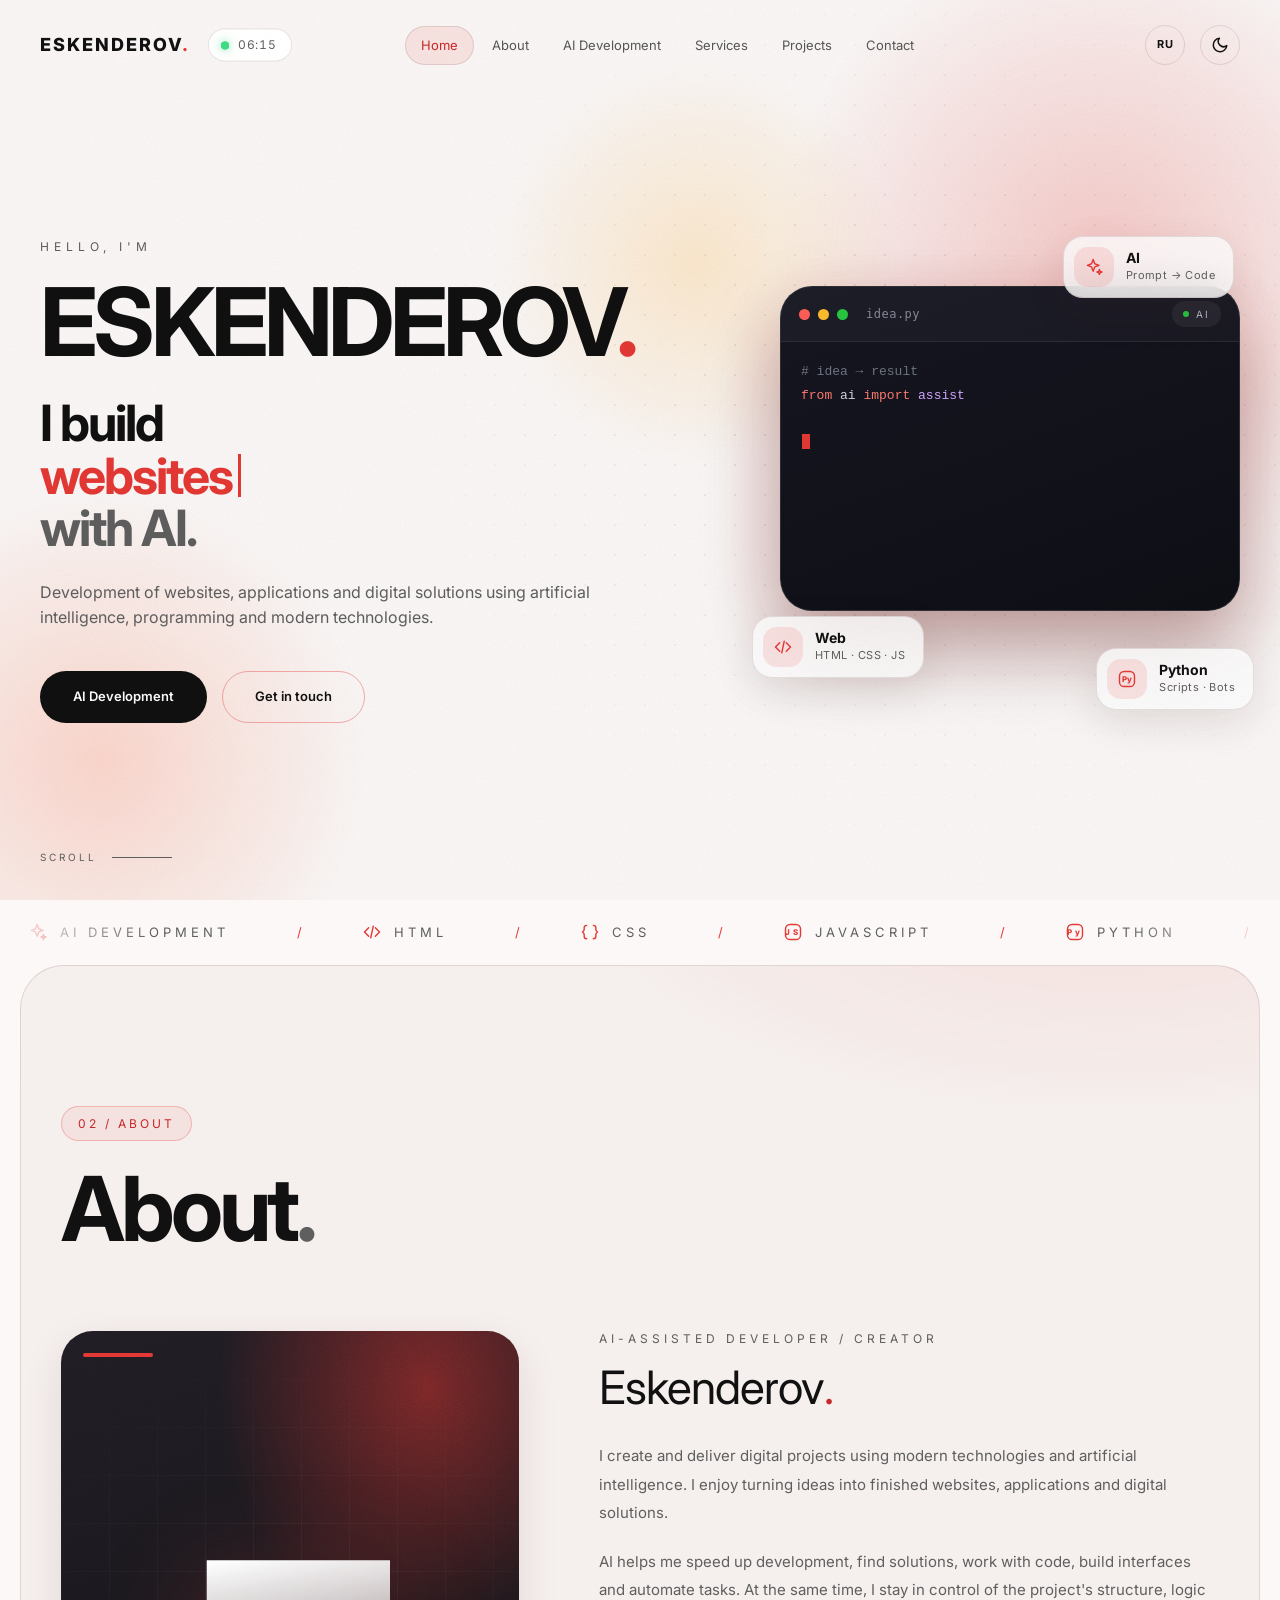
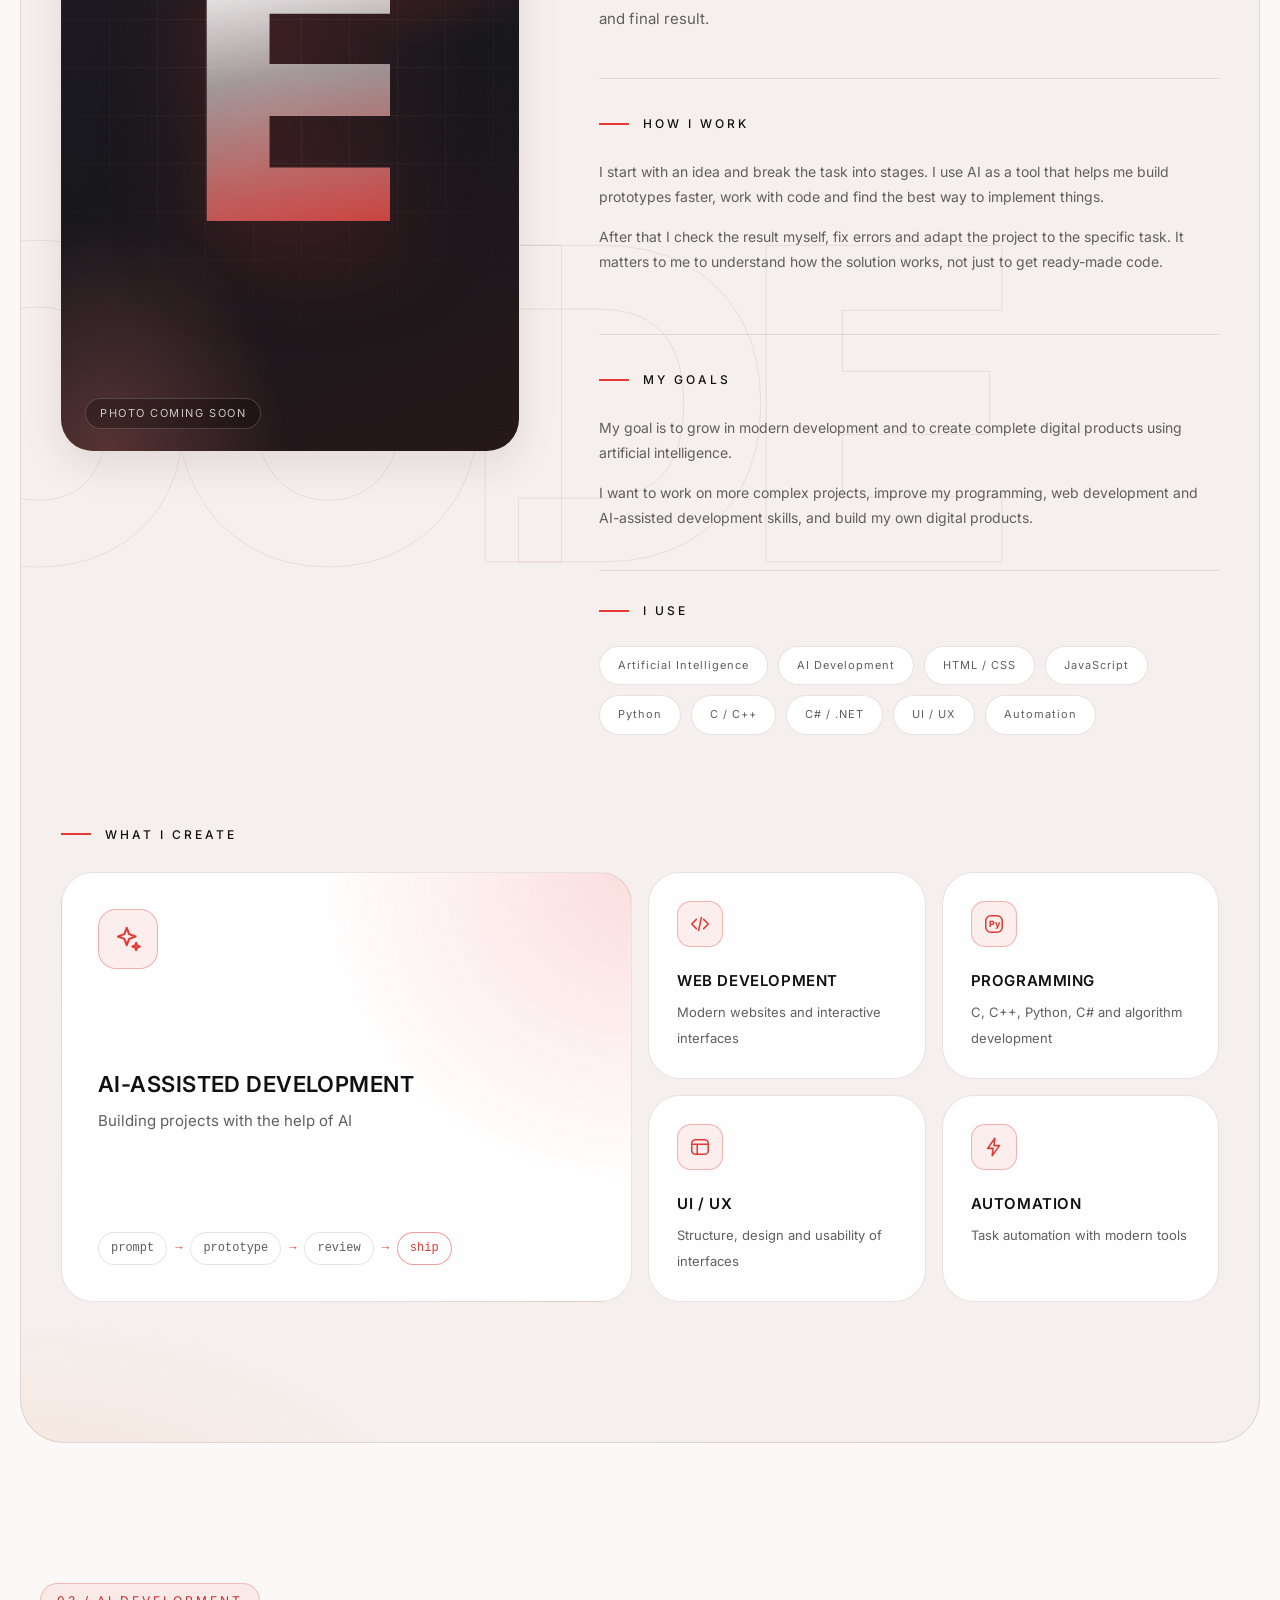
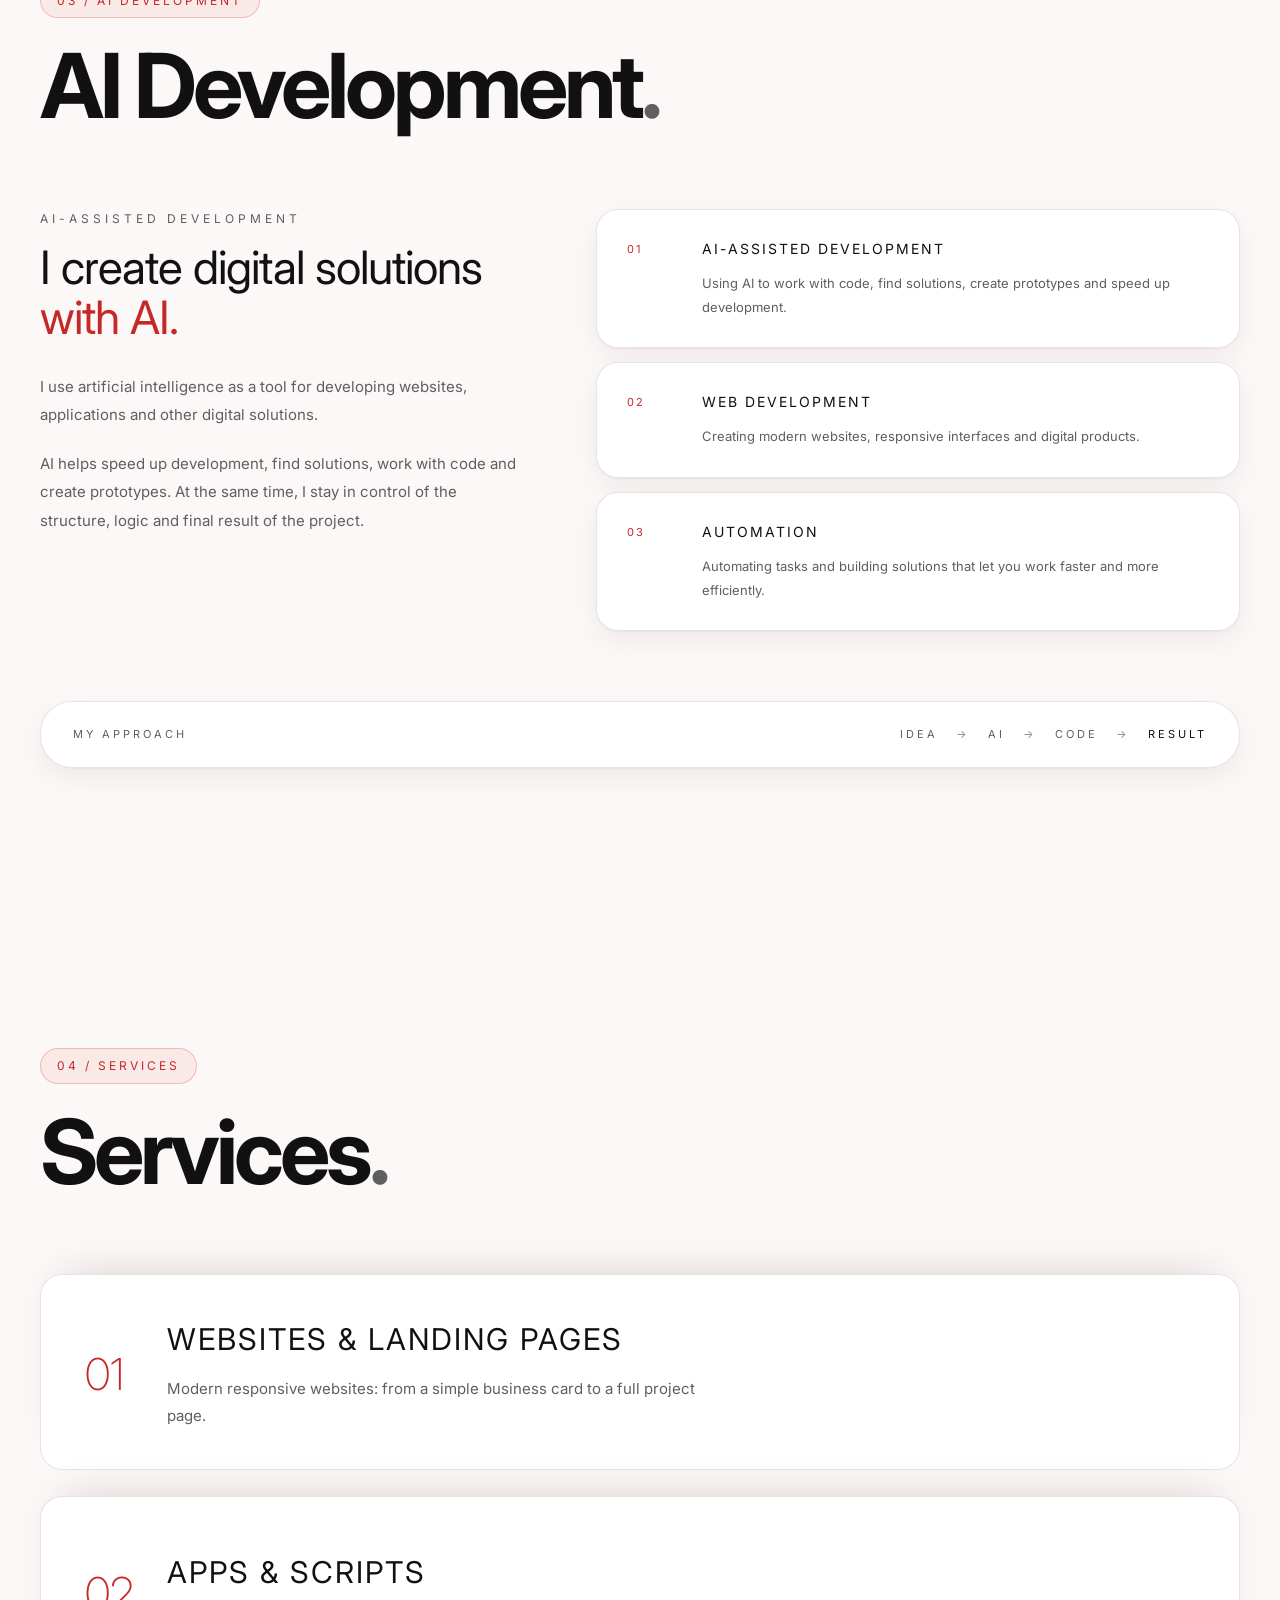
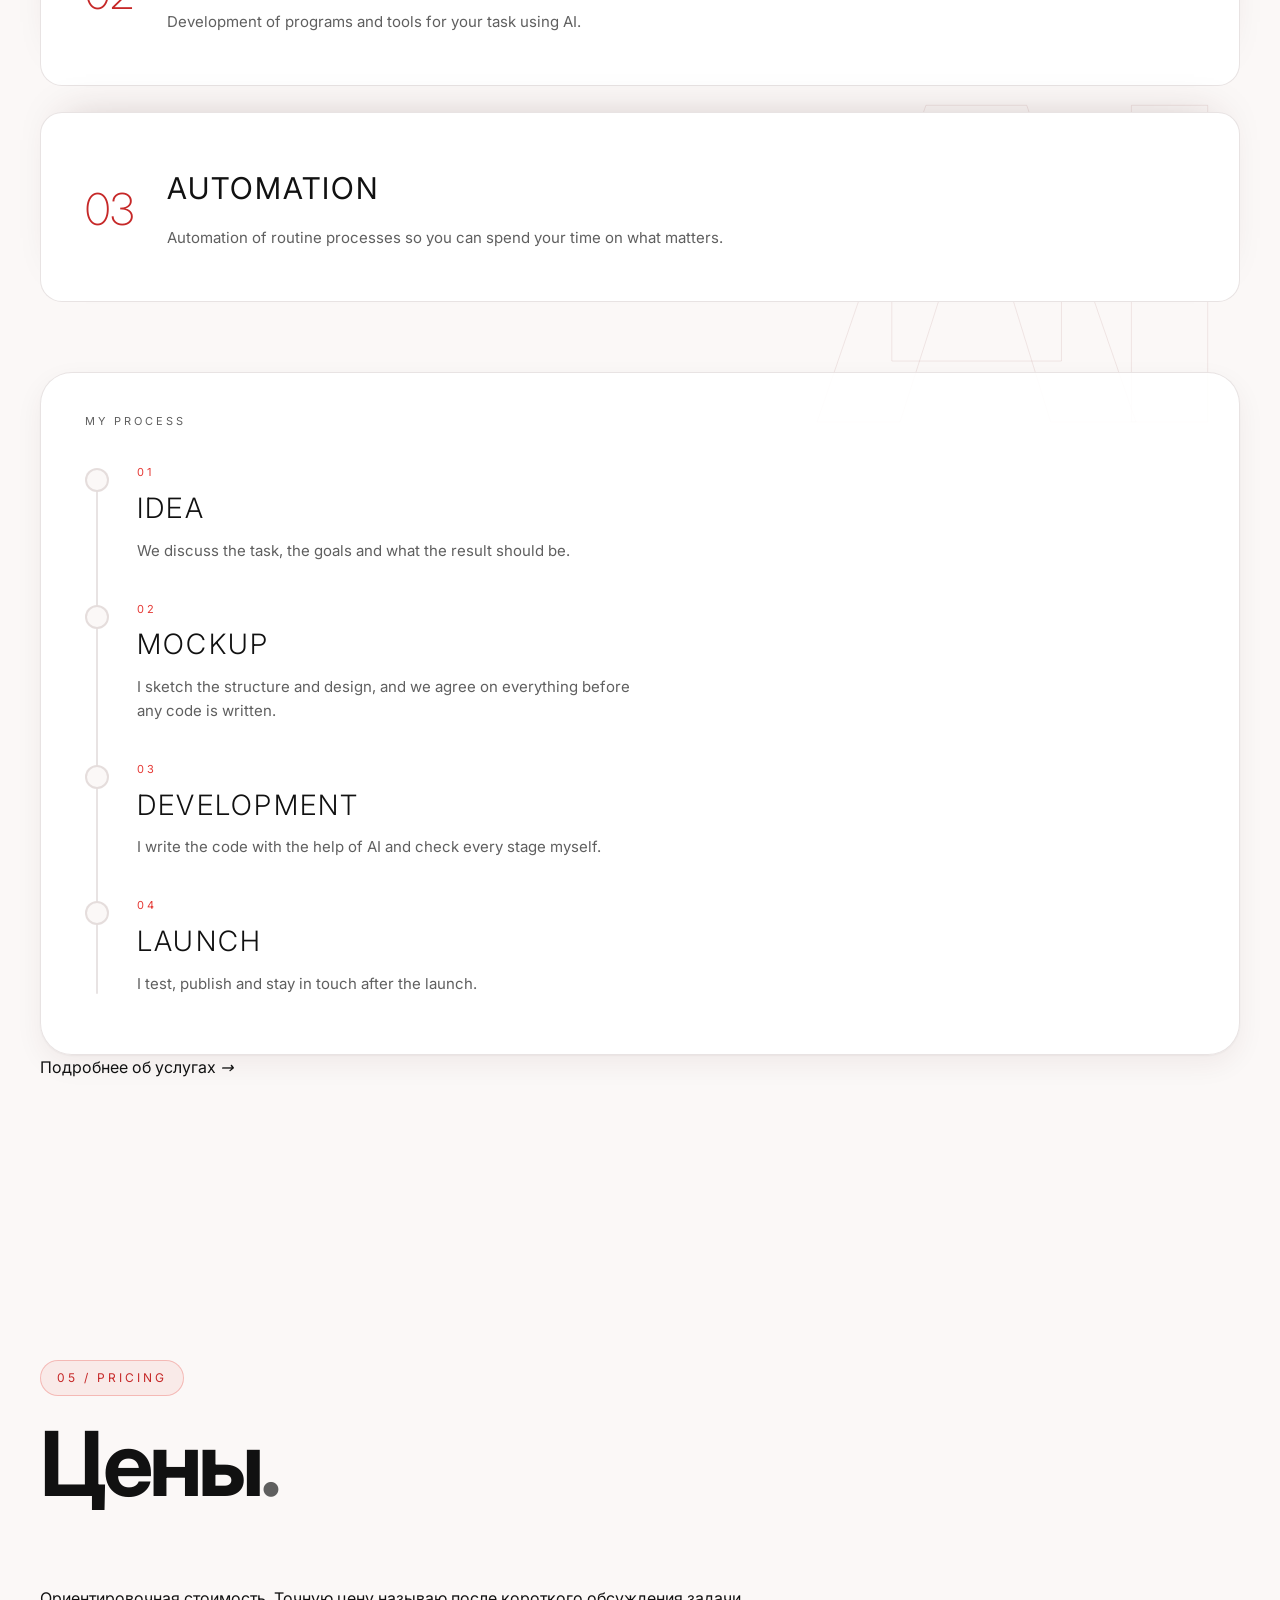
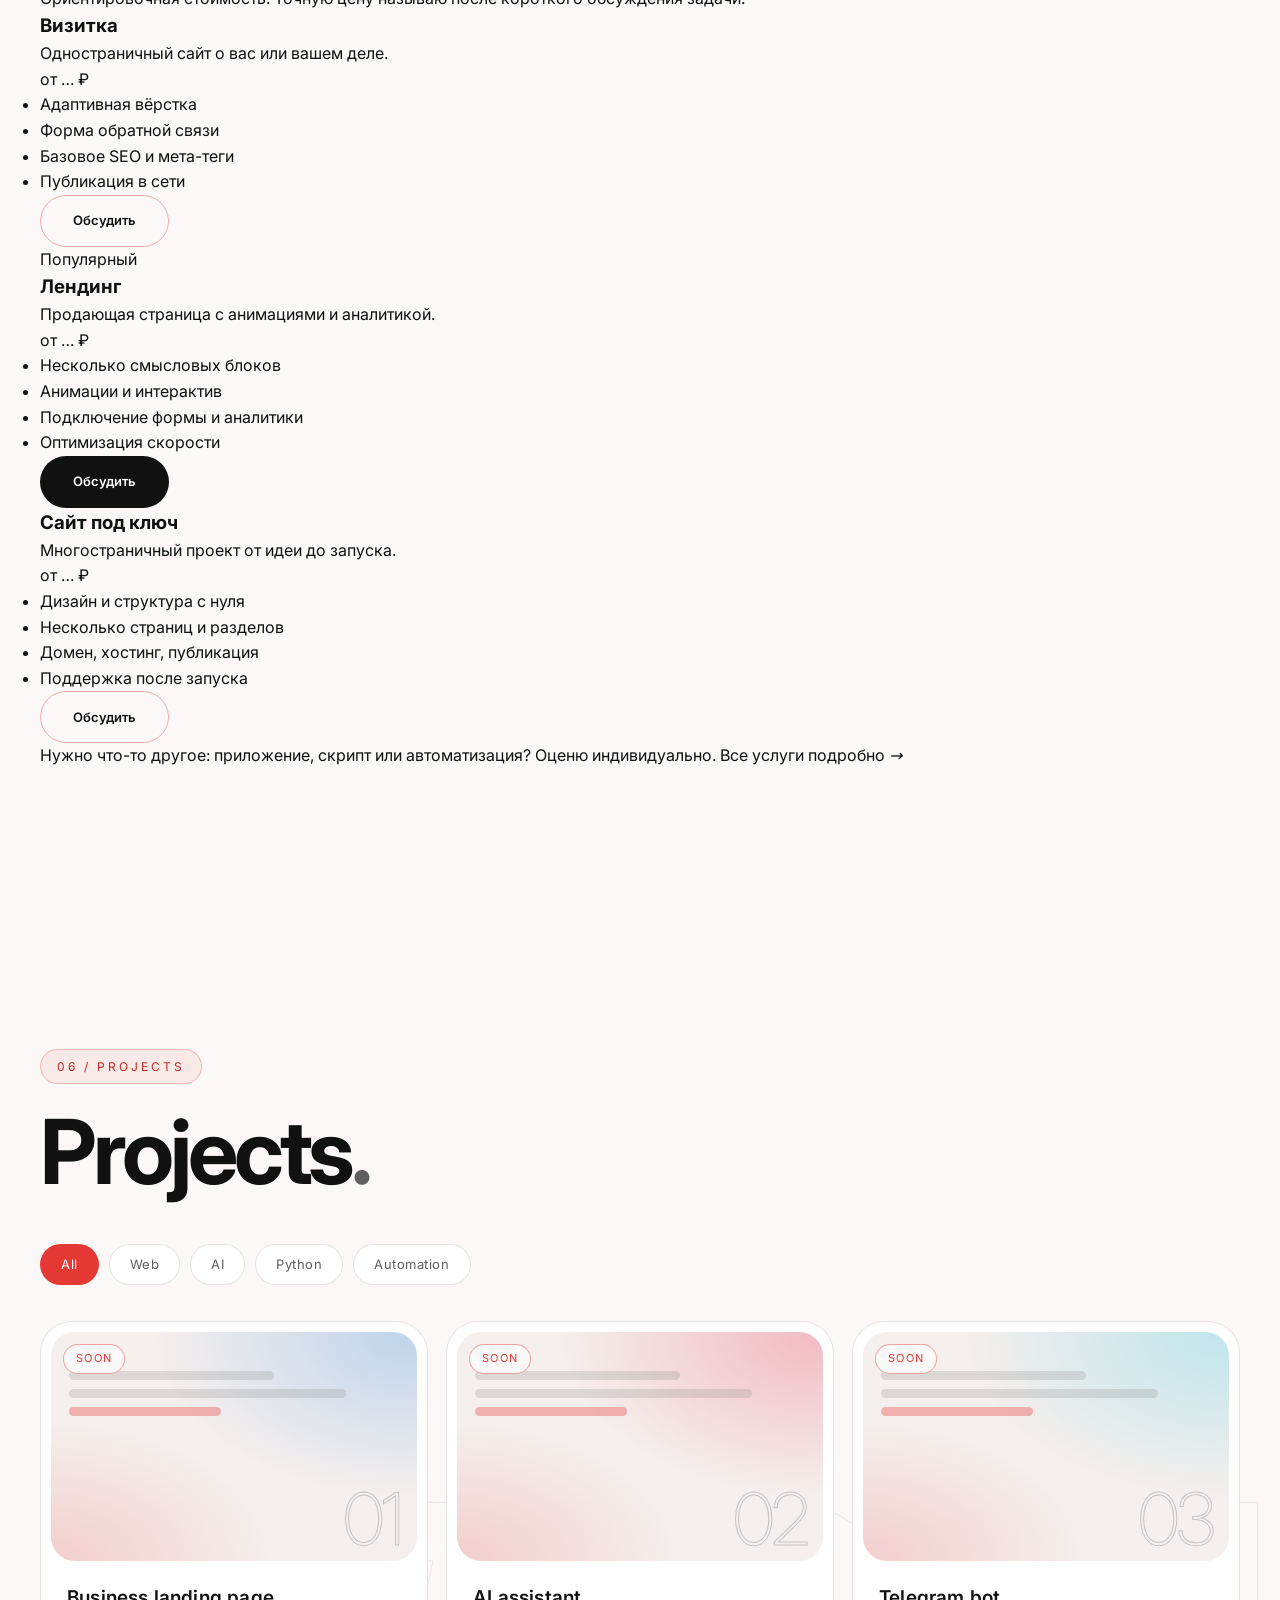
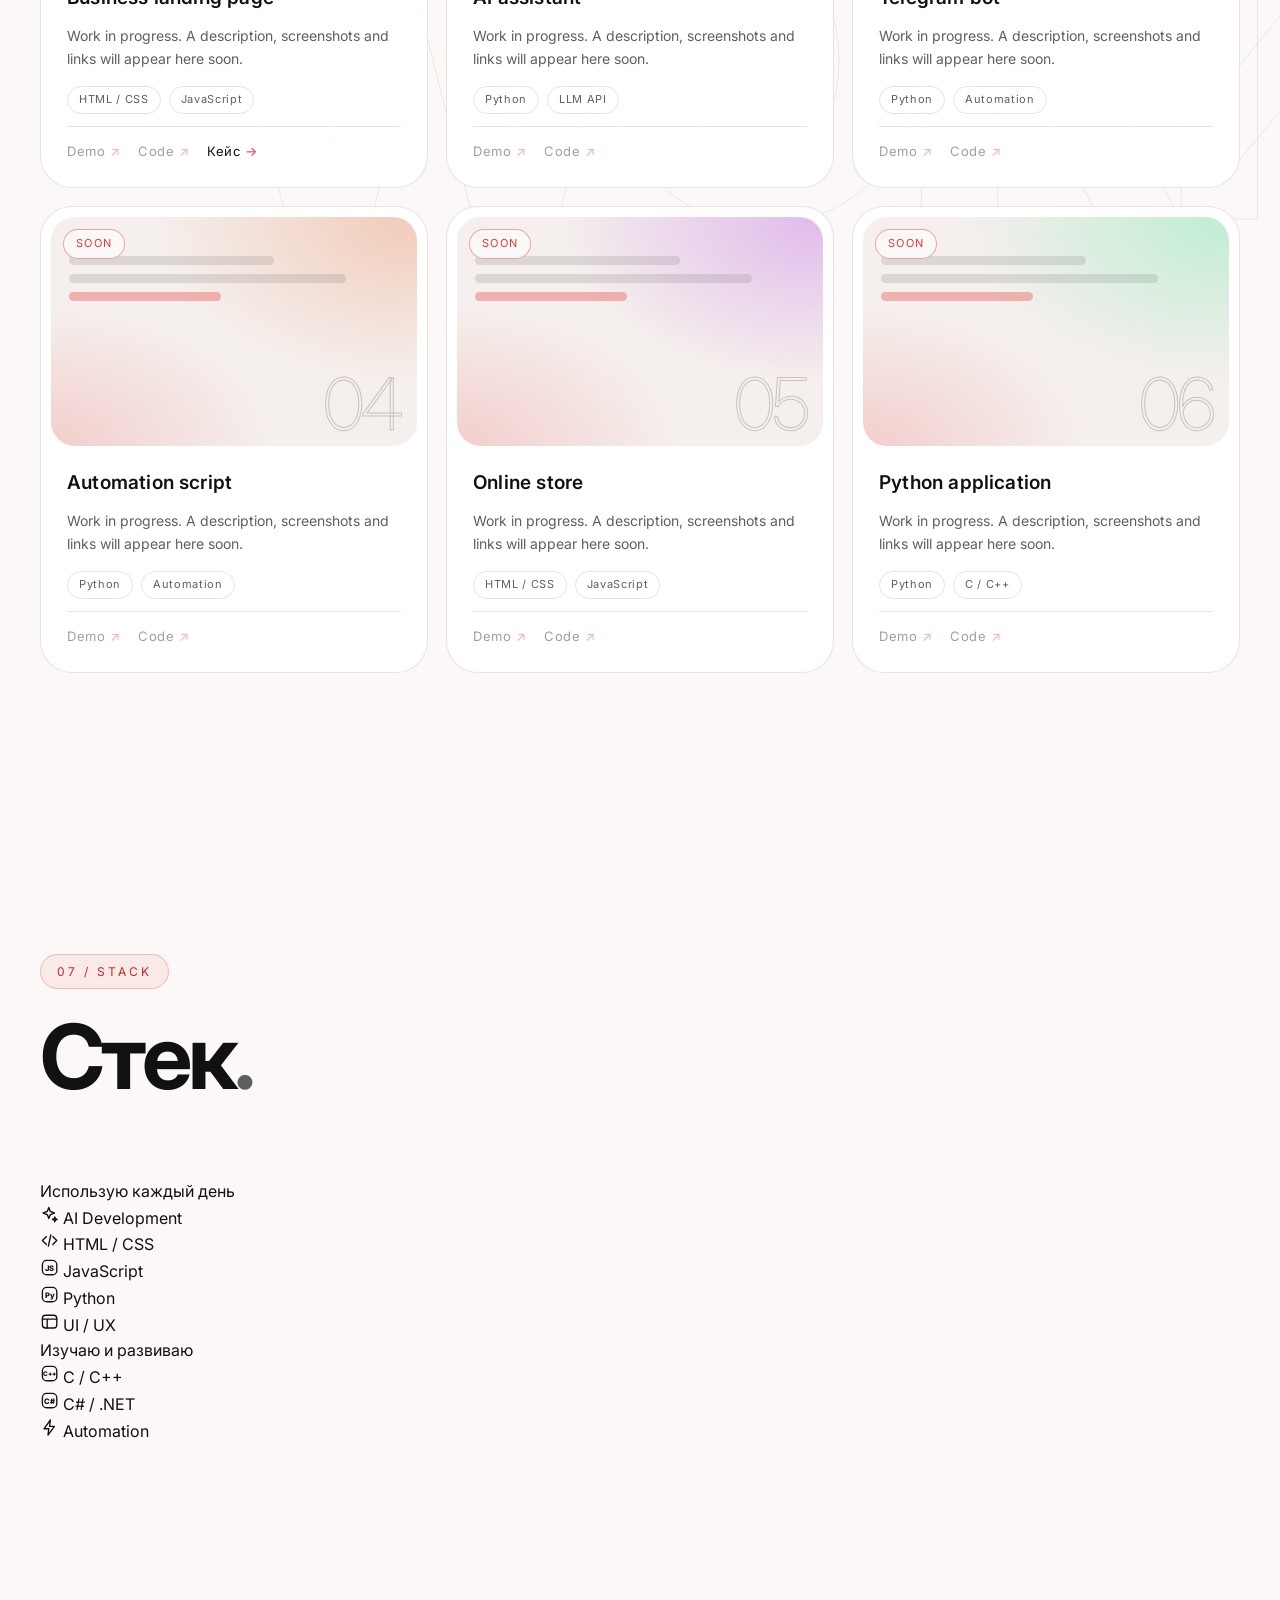
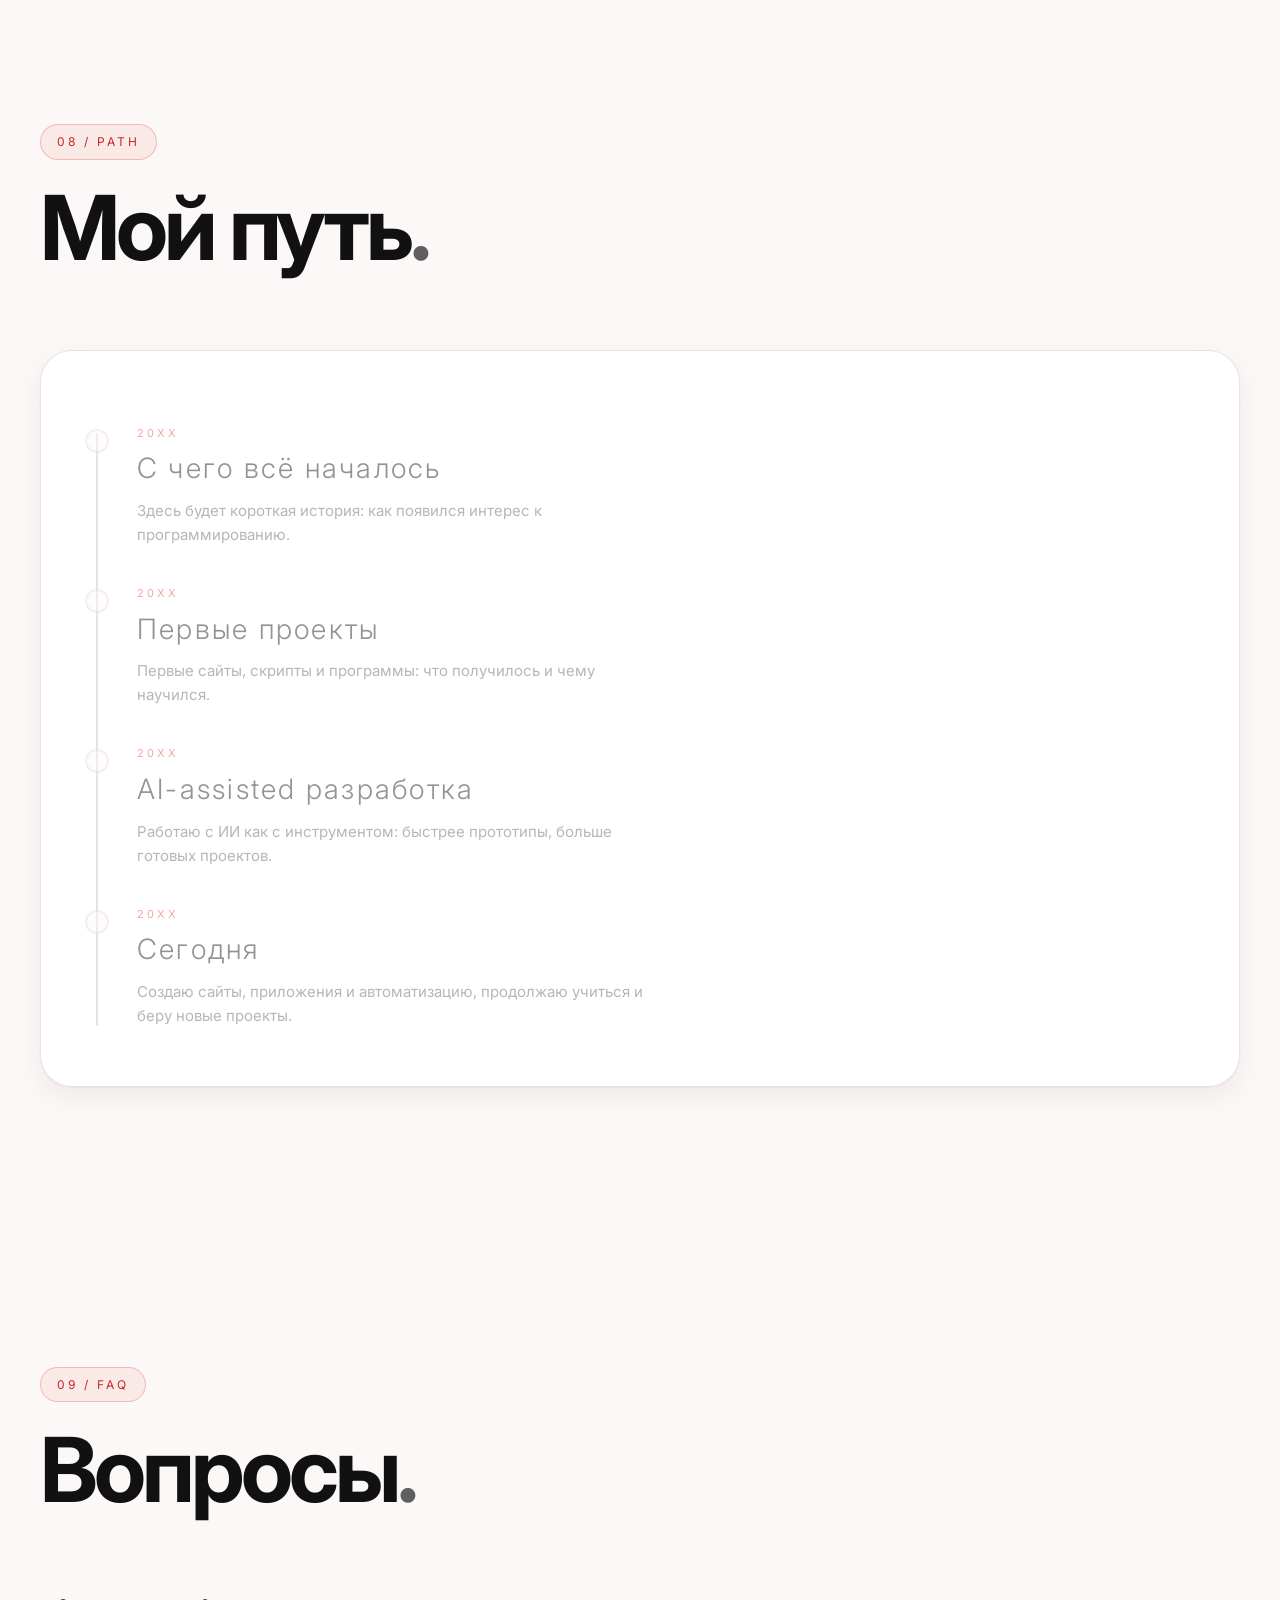
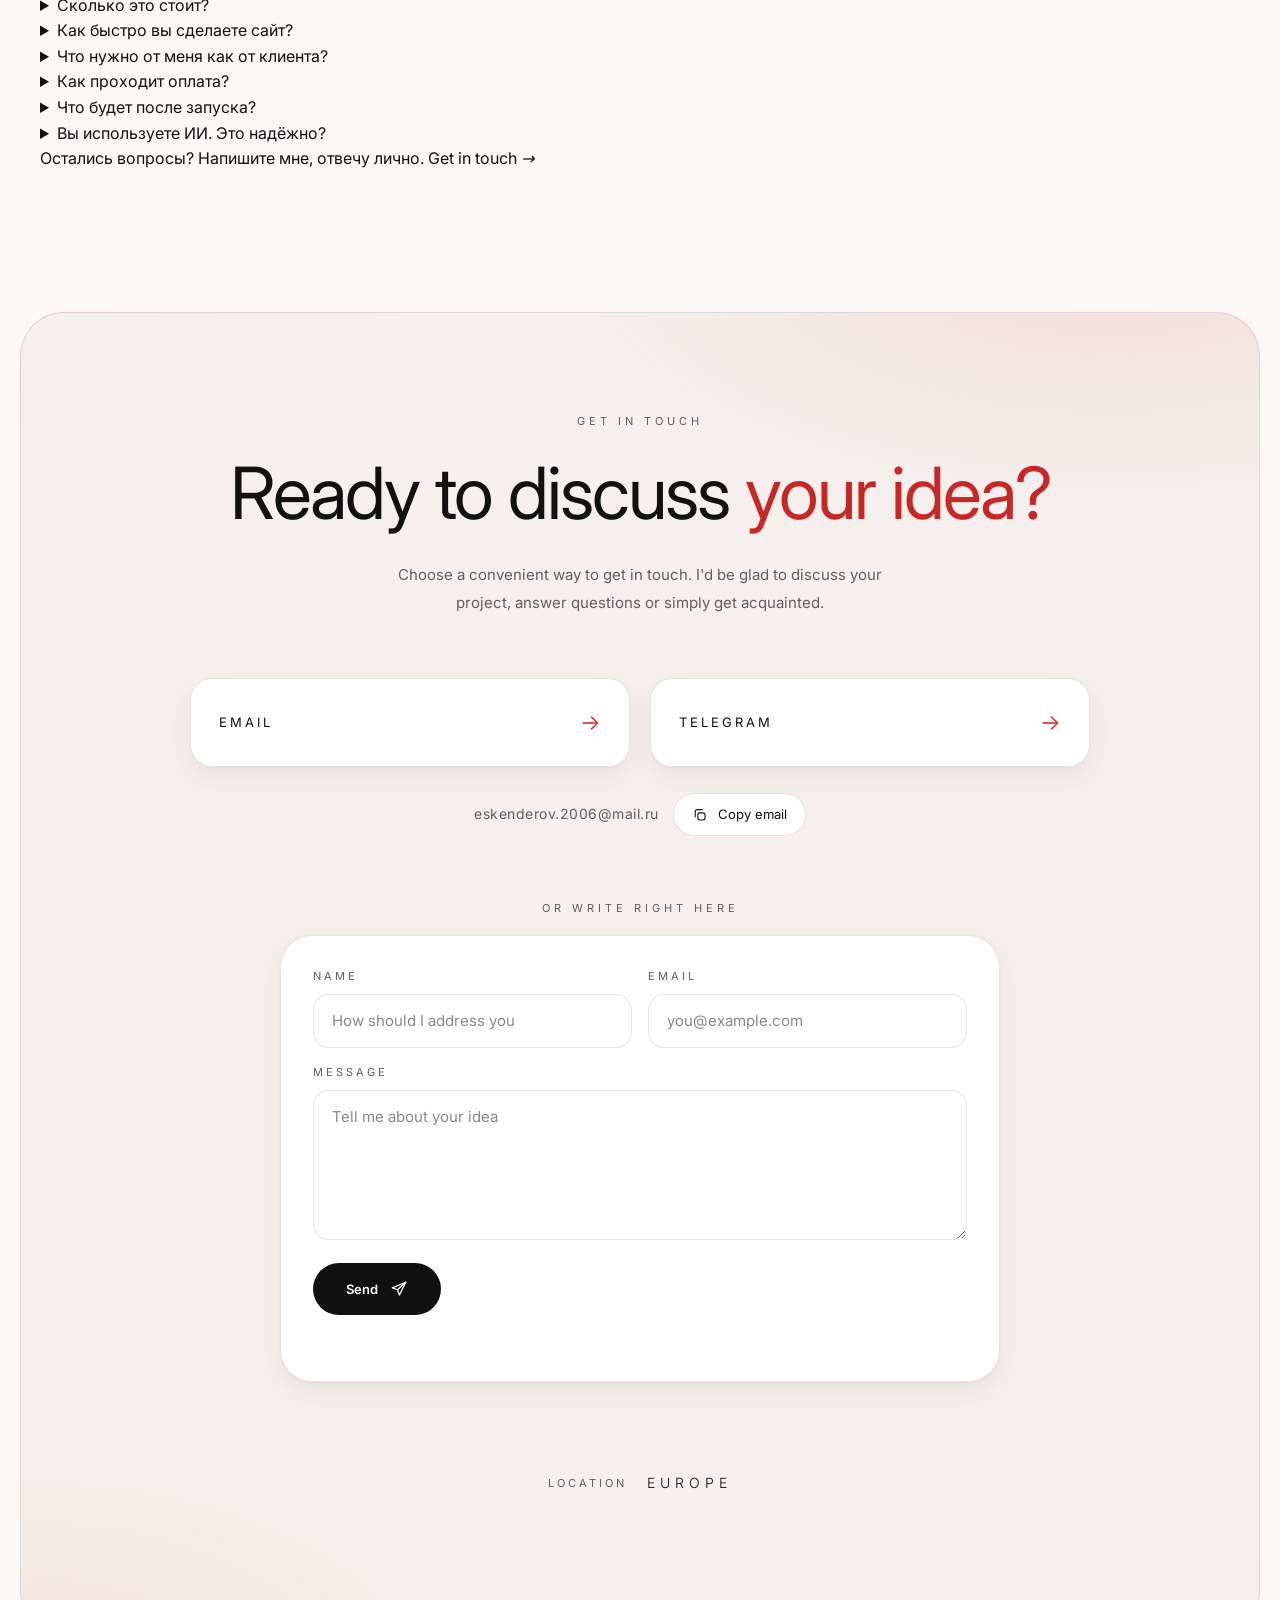
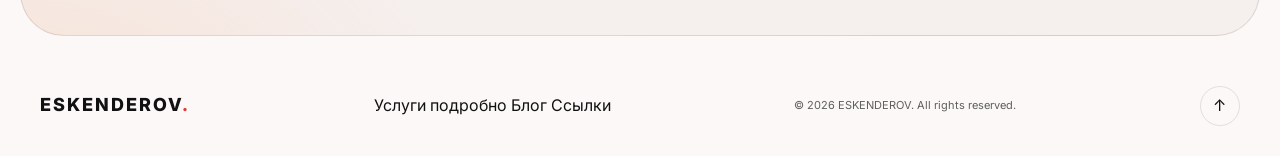
==== commit 2b32e5cc: "Update index.html" ====
--- a/index.html
+++ b/index.html
@@ -645,6 +645,86 @@
 
                 </div>
 
+                <p class="price-note reveal">
+                    <a class="more-link" href="services.html">Подробнее об услугах <i>→</i></a>
+                </p>
+
+            </div>
+
+        </section>
+
+
+        <!-- ================= PRICING ================= -->
+
+        <!-- Цены: замените «от … ₽» в каждой карточке на свои цифры.
+             Состав пакетов — черновик, поправьте под себя. -->
+
+        <section class="section pricing" id="pricing" data-nav="services">
+
+            <div class="container">
+
+                <div class="section-heading reveal">
+                    <span class="section-number">05 / PRICING</span>
+                    <h2>Цены<span>.</span></h2>
+                </div>
+
+                <p class="lead-text reveal">Ориентировочная стоимость. Точную цену называю после короткого обсуждения задачи.</p>
+
+                <div class="price-grid reveal">
+
+                    <article class="price-card">
+                        <div class="price-head">
+                            <h3>Визитка</h3>
+                            <p>Одностраничный сайт о вас или вашем деле.</p>
+                        </div>
+                        <div class="price">от … ₽</div>
+                        <ul class="price-list">
+                            <li>Адаптивная вёрстка</li>
+                            <li>Форма обратной связи</li>
+                            <li>Базовое SEO и мета-теги</li>
+                            <li>Публикация в сети</li>
+                        </ul>
+                        <a href="#contact" class="button button-secondary">Обсудить</a>
+                    </article>
+
+                    <article class="price-card featured">
+                        <span class="price-badge">Популярный</span>
+                        <div class="price-head">
+                            <h3>Лендинг</h3>
+                            <p>Продающая страница с анимациями и аналитикой.</p>
+                        </div>
+                        <div class="price">от … ₽</div>
+                        <ul class="price-list">
+                            <li>Несколько смысловых блоков</li>
+                            <li>Анимации и интерактив</li>
+                            <li>Подключение формы и аналитики</li>
+                            <li>Оптимизация скорости</li>
+                        </ul>
+                        <a href="#contact" class="button button-primary">Обсудить</a>
+                    </article>
+
+                    <article class="price-card">
+                        <div class="price-head">
+                            <h3>Сайт под ключ</h3>
+                            <p>Многостраничный проект от идеи до запуска.</p>
+                        </div>
+                        <div class="price">от … ₽</div>
+                        <ul class="price-list">
+                            <li>Дизайн и структура с нуля</li>
+                            <li>Несколько страниц и разделов</li>
+                            <li>Домен, хостинг, публикация</li>
+                            <li>Поддержка после запуска</li>
+                        </ul>
+                        <a href="#contact" class="button button-secondary">Обсудить</a>
+                    </article>
+
+                </div>
+
+                <p class="price-note reveal">
+                    Нужно что-то другое: приложение, скрипт или автоматизация? Оценю индивидуально.
+                    <a class="more-link" href="services.html">Все услуги подробно <i>→</i></a>
+                </p>
+
             </div>
 
         </section>
@@ -658,7 +738,7 @@
             <div class="container">
 
                 <div class="section-heading reveal">
-                    <span class="section-number">05 / PROJECTS</span>
+                    <span class="section-number">06 / PROJECTS</span>
                     <h2>Проекты<span>.</span></h2>
                 </div>
 
@@ -689,6 +769,7 @@
                             <div class="project-links">
                                 <a class="project-link" aria-disabled="true" tabindex="-1">Демо <i>↗</i></a>
                                 <a class="project-link" aria-disabled="true" tabindex="-1">Код <i>↗</i></a>
+                                <a class="project-link" href="case-landing.html">Кейс <i>→</i></a>
                             </div>
                         </div>
                     </article>
@@ -801,6 +882,187 @@
                 </div>
 
                 <p class="project-empty" id="projectEmpty" hidden>В этой категории пока нет проектов.</p>
+
+            </div>
+
+        </section>
+
+
+        <!-- ================= STACK ================= -->
+
+        <!-- Группы «каждый день» / «изучаю» — черновик, переставьте технологии под себя -->
+
+        <section class="section stack" id="stack" data-nav="about">
+
+            <div class="container">
+
+                <div class="section-heading reveal">
+                    <span class="section-number">07 / STACK</span>
+                    <h2>Стек<span>.</span></h2>
+                </div>
+
+                <div class="stack-group reveal">
+                    <div class="stack-label">Использую каждый день</div>
+                    <div class="stack-row">
+                        <div class="stack-tile">
+                            <span class="stack-ico"><svg class="ico" aria-hidden="true"><use href="#i-ai"></use></svg></span>
+                            <span class="stack-name">AI Development</span>
+                        </div>
+                        <div class="stack-tile">
+                            <span class="stack-ico"><svg class="ico" aria-hidden="true"><use href="#i-html"></use></svg></span>
+                            <span class="stack-name">HTML / CSS</span>
+                        </div>
+                        <div class="stack-tile">
+                            <span class="stack-ico"><svg class="ico" aria-hidden="true"><use href="#i-js"></use></svg></span>
+                            <span class="stack-name">JavaScript</span>
+                        </div>
+                        <div class="stack-tile">
+                            <span class="stack-ico"><svg class="ico" aria-hidden="true"><use href="#i-py"></use></svg></span>
+                            <span class="stack-name">Python</span>
+                        </div>
+                        <div class="stack-tile">
+                            <span class="stack-ico"><svg class="ico" aria-hidden="true"><use href="#i-ux"></use></svg></span>
+                            <span class="stack-name">UI / UX</span>
+                        </div>
+                    </div>
+                </div>
+
+                <div class="stack-group reveal">
+                    <div class="stack-label">Изучаю и развиваю</div>
+                    <div class="stack-row">
+                        <div class="stack-tile">
+                            <span class="stack-ico"><svg class="ico" aria-hidden="true"><use href="#i-cpp"></use></svg></span>
+                            <span class="stack-name">C / C++</span>
+                        </div>
+                        <div class="stack-tile">
+                            <span class="stack-ico"><svg class="ico" aria-hidden="true"><use href="#i-cs"></use></svg></span>
+                            <span class="stack-name">C# / .NET</span>
+                        </div>
+                        <div class="stack-tile">
+                            <span class="stack-ico"><svg class="ico" aria-hidden="true"><use href="#i-auto"></use></svg></span>
+                            <span class="stack-name">Automation</span>
+                        </div>
+                    </div>
+                </div>
+
+            </div>
+
+        </section>
+
+
+        <!-- ================= PATH ================= -->
+
+        <!-- Вместо «20XX» впишите годы, а тексты шагов замените своей историей -->
+
+        <section class="section path" id="path" data-nav="about">
+
+            <div class="container">
+
+                <div class="section-heading reveal">
+                    <span class="section-number">08 / PATH</span>
+                    <h2>Мой путь<span>.</span></h2>
+                </div>
+
+                <div class="ai-bottom process path-box reveal">
+
+                    <ol class="process-list">
+
+                        <li class="process-step">
+                            <span class="process-dot" aria-hidden="true"></span>
+                            <div class="process-body">
+                                <small>20XX</small>
+                                <h3>С чего всё началось</h3>
+                                <p>Здесь будет короткая история: как появился интерес к программированию.</p>
+                            </div>
+                        </li>
+
+                        <li class="process-step">
+                            <span class="process-dot" aria-hidden="true"></span>
+                            <div class="process-body">
+                                <small>20XX</small>
+                                <h3>Первые проекты</h3>
+                                <p>Первые сайты, скрипты и программы: что получилось и чему научился.</p>
+                            </div>
+                        </li>
+
+                        <li class="process-step">
+                            <span class="process-dot" aria-hidden="true"></span>
+                            <div class="process-body">
+                                <small>20XX</small>
+                                <h3>AI-assisted разработка</h3>
+                                <p>Работаю с ИИ как с инструментом: быстрее прототипы, больше готовых проектов.</p>
+                            </div>
+                        </li>
+
+                        <li class="process-step">
+                            <span class="process-dot" aria-hidden="true"></span>
+                            <div class="process-body">
+                                <small>20XX</small>
+                                <h3>Сегодня</h3>
+                                <p>Создаю сайты, приложения и автоматизацию, продолжаю учиться и беру новые проекты.</p>
+                            </div>
+                        </li>
+
+                    </ol>
+
+                </div>
+
+            </div>
+
+        </section>
+
+
+        <!-- ================= FAQ ================= -->
+
+        <!-- Ответы — черновик, поправьте под свои условия -->
+
+        <section class="section faq" id="faq" data-nav="contact">
+
+            <div class="container">
+
+                <div class="section-heading reveal">
+                    <span class="section-number">09 / FAQ</span>
+                    <h2>Вопросы<span>.</span></h2>
+                </div>
+
+                <div class="faq-list reveal">
+
+                    <details class="faq-item">
+                        <summary>Сколько это стоит?</summary>
+                        <p>Цена зависит от задачи: ориентиры есть в разделе «Цены». Точную стоимость называю после короткого обсуждения, до начала работы.</p>
+                    </details>
+
+                    <details class="faq-item">
+                        <summary>Как быстро вы сделаете сайт?</summary>
+                        <p>Сроки зависят от объёма. Небольшие сайты и лендинги делаются быстро, а крупные проекты мы заранее разбиваем на этапы и фиксируем сроки.</p>
+                    </details>
+
+                    <details class="faq-item">
+                        <summary>Что нужно от меня как от клиента?</summary>
+                        <p>Рассказать о задаче и целях, прислать материалы (тексты, логотип, фото, примеры, которые нравятся) и быть на связи для согласований.</p>
+                    </details>
+
+                    <details class="faq-item">
+                        <summary>Как проходит оплата?</summary>
+                        <p>Условия обсуждаем заранее. Обычно работа делится на этапы, и оплата привязывается к ним: так спокойнее обеим сторонам.</p>
+                    </details>
+
+                    <details class="faq-item">
+                        <summary>Что будет после запуска?</summary>
+                        <p>Помогаю опубликовать сайт, объясняю, как им пользоваться, и остаюсь на связи: могу исправить ошибки и внести небольшие доработки.</p>
+                    </details>
+
+                    <details class="faq-item">
+                        <summary>Вы используете ИИ. Это надёжно?</summary>
+                        <p>ИИ ускоряет работу, но структуру, логику и результат я контролирую сам: проверяю код, исправляю ошибки и отвечаю за итог.</p>
+                    </details>
+
+                </div>
+
+                <p class="price-note reveal">
+                    Остались вопросы? Напишите мне, отвечу лично.
+                    <a class="more-link" href="#contact">Связаться <i>→</i></a>
+                </p>
 
             </div>
 
@@ -923,6 +1185,13 @@
                 ESKENDEROV<span>.</span>
             </a>
 
+
+            <nav class="footer-links" aria-label="Pages">
+                <a href="services.html">Услуги подробно</a>
+                <a href="blog.html">Блог</a>
+                <a href="links.html">Ссылки</a>
+            </nav>
+
             <p>
                 © <span id="year"></span> ESKENDEROV. All rights reserved.
             </p>
--- a/style.css
+++ b/style.css
@@ -3560,11 +3560,6 @@
     translate: 0 -50%;
 }
 
-.status-hero {
-    display: inline-flex;
-    margin-bottom: 22px;
-}
-
 /* в шапке только точка и время: полный текст — в hero */
 .status-header .status-text,
 .status-header .status-tz { display: none; }
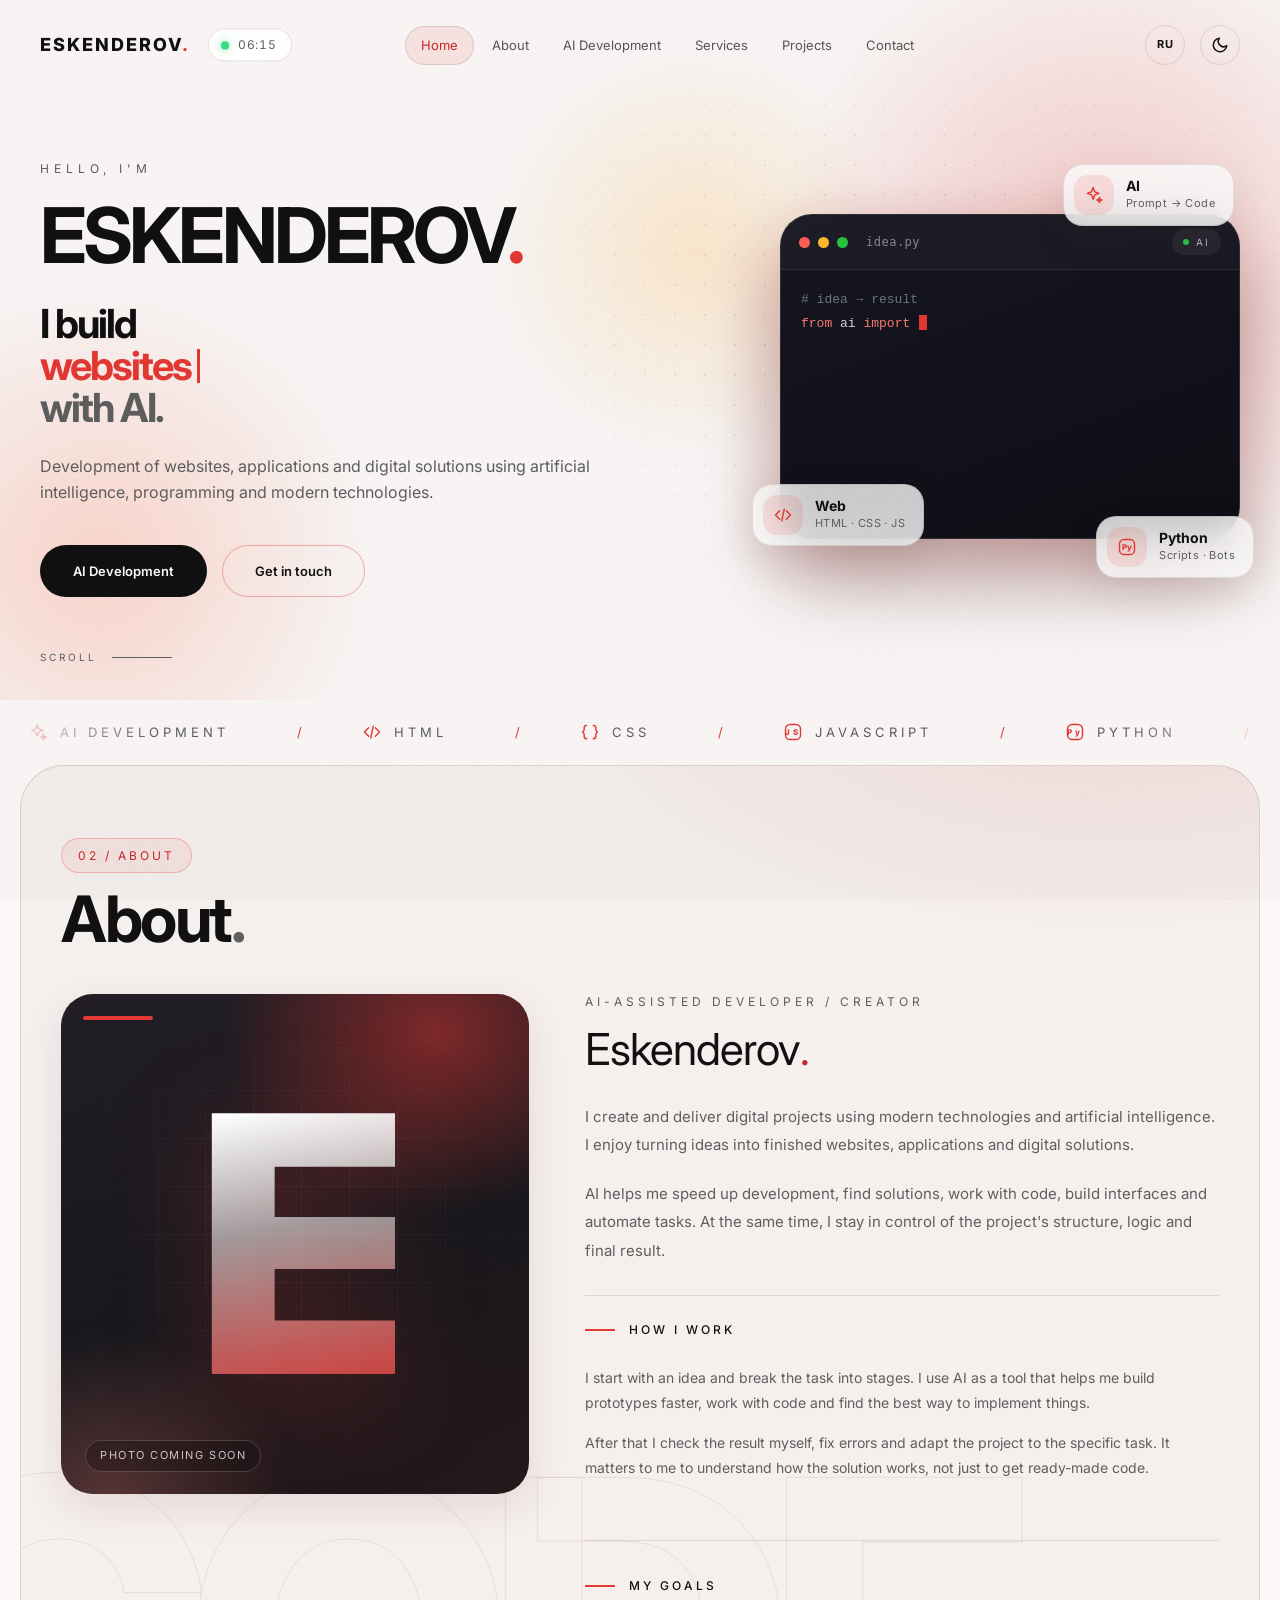
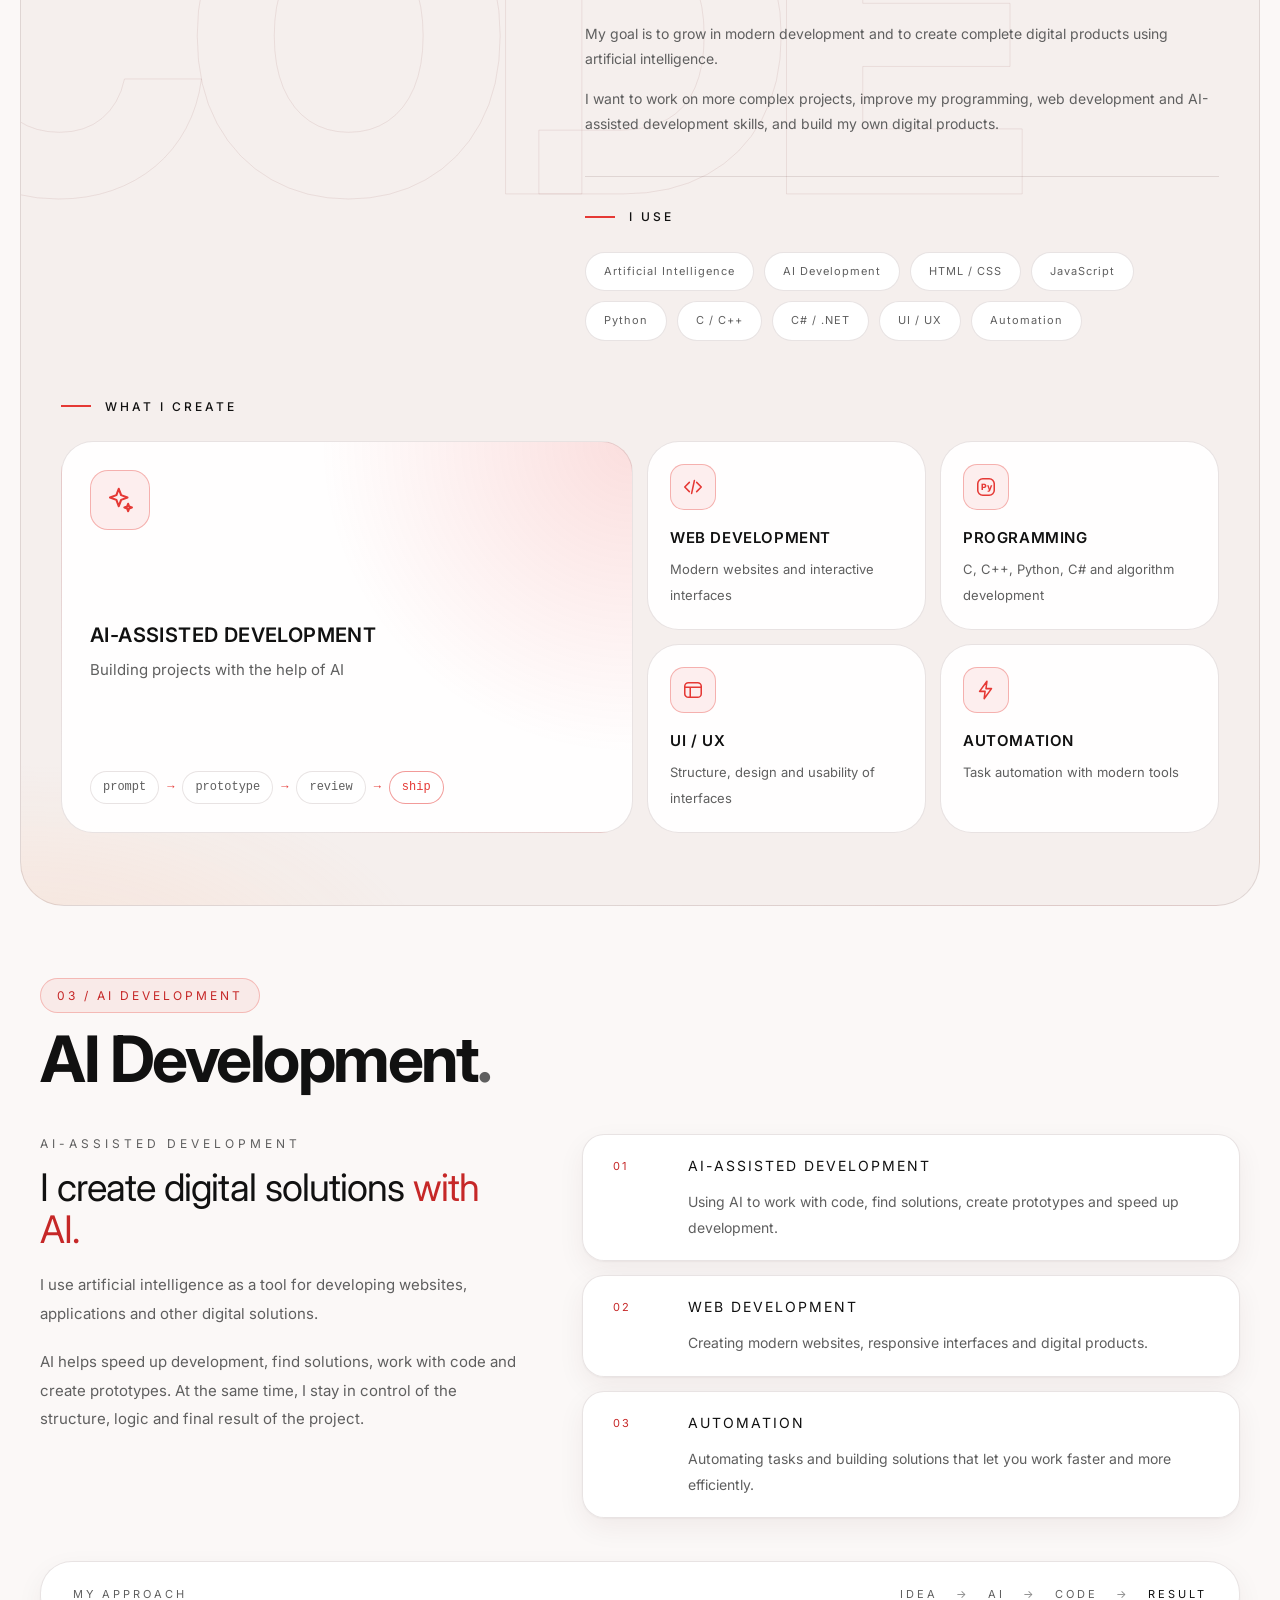
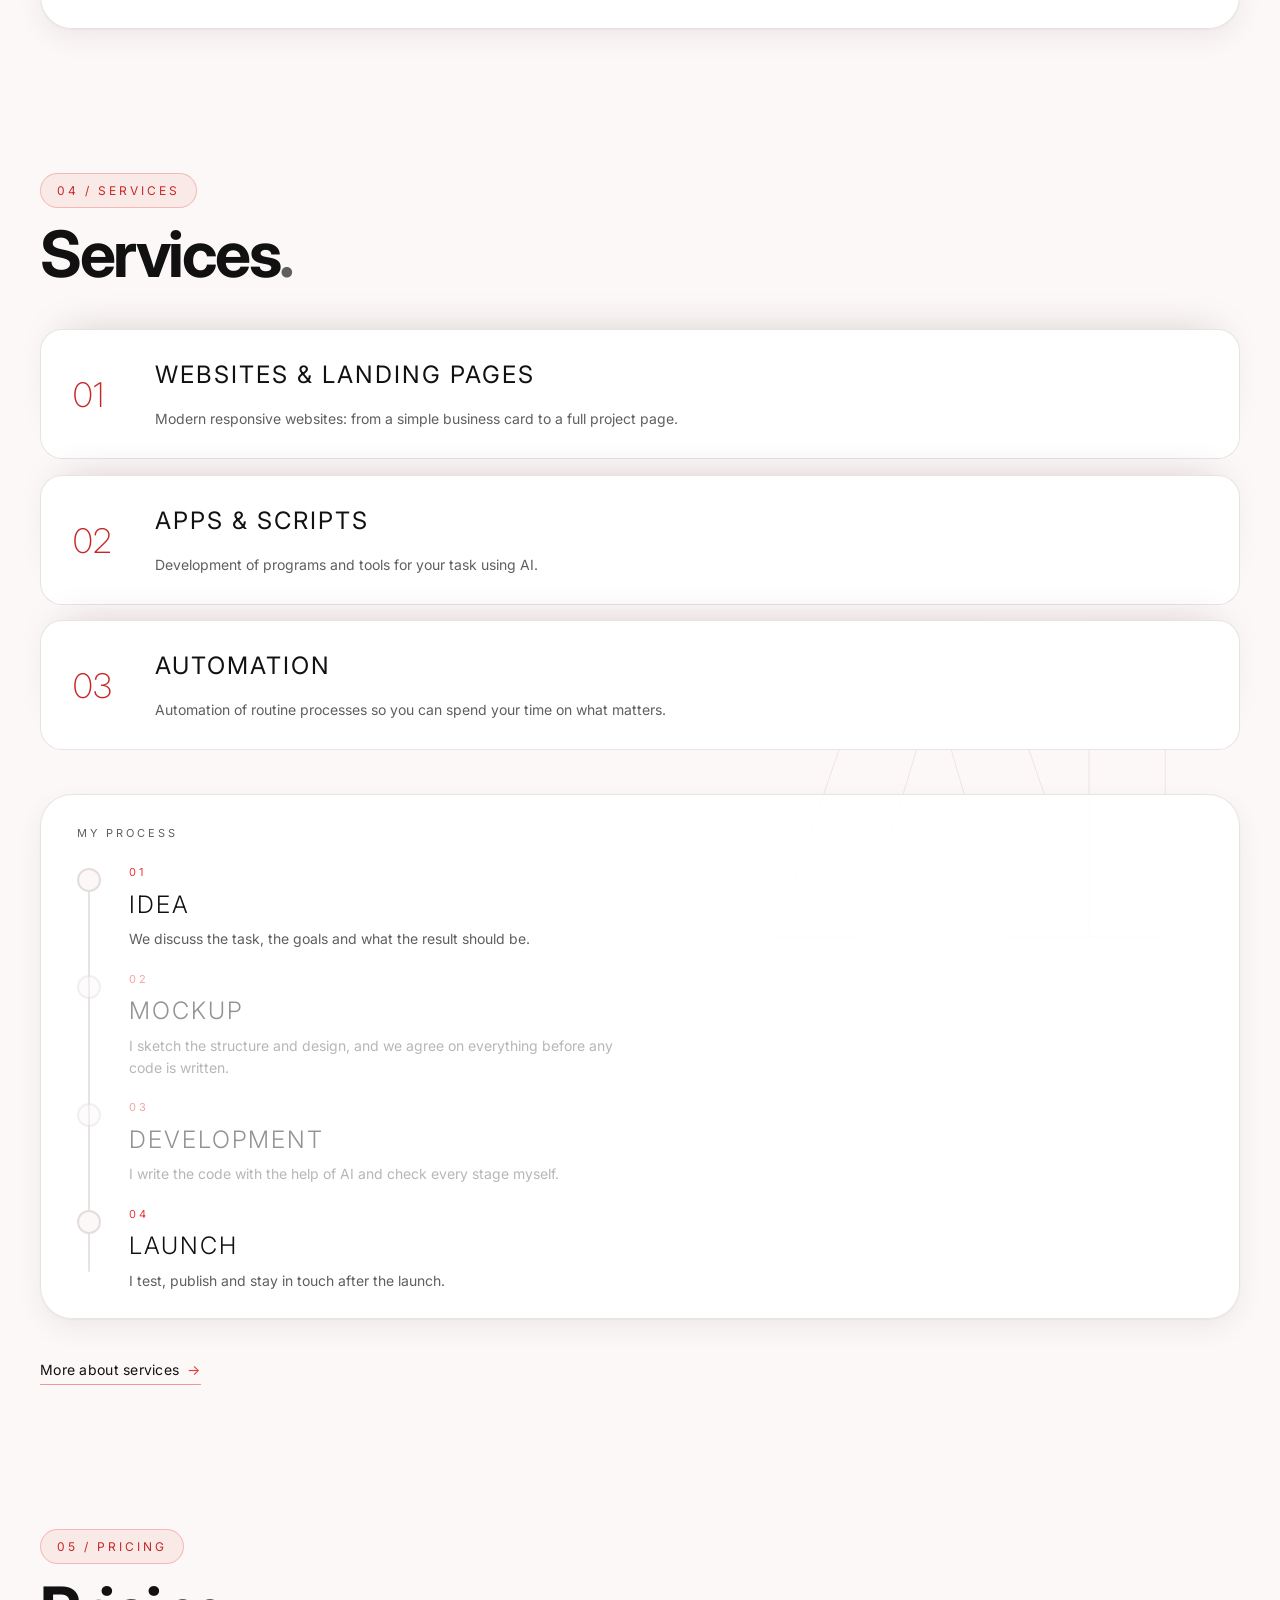
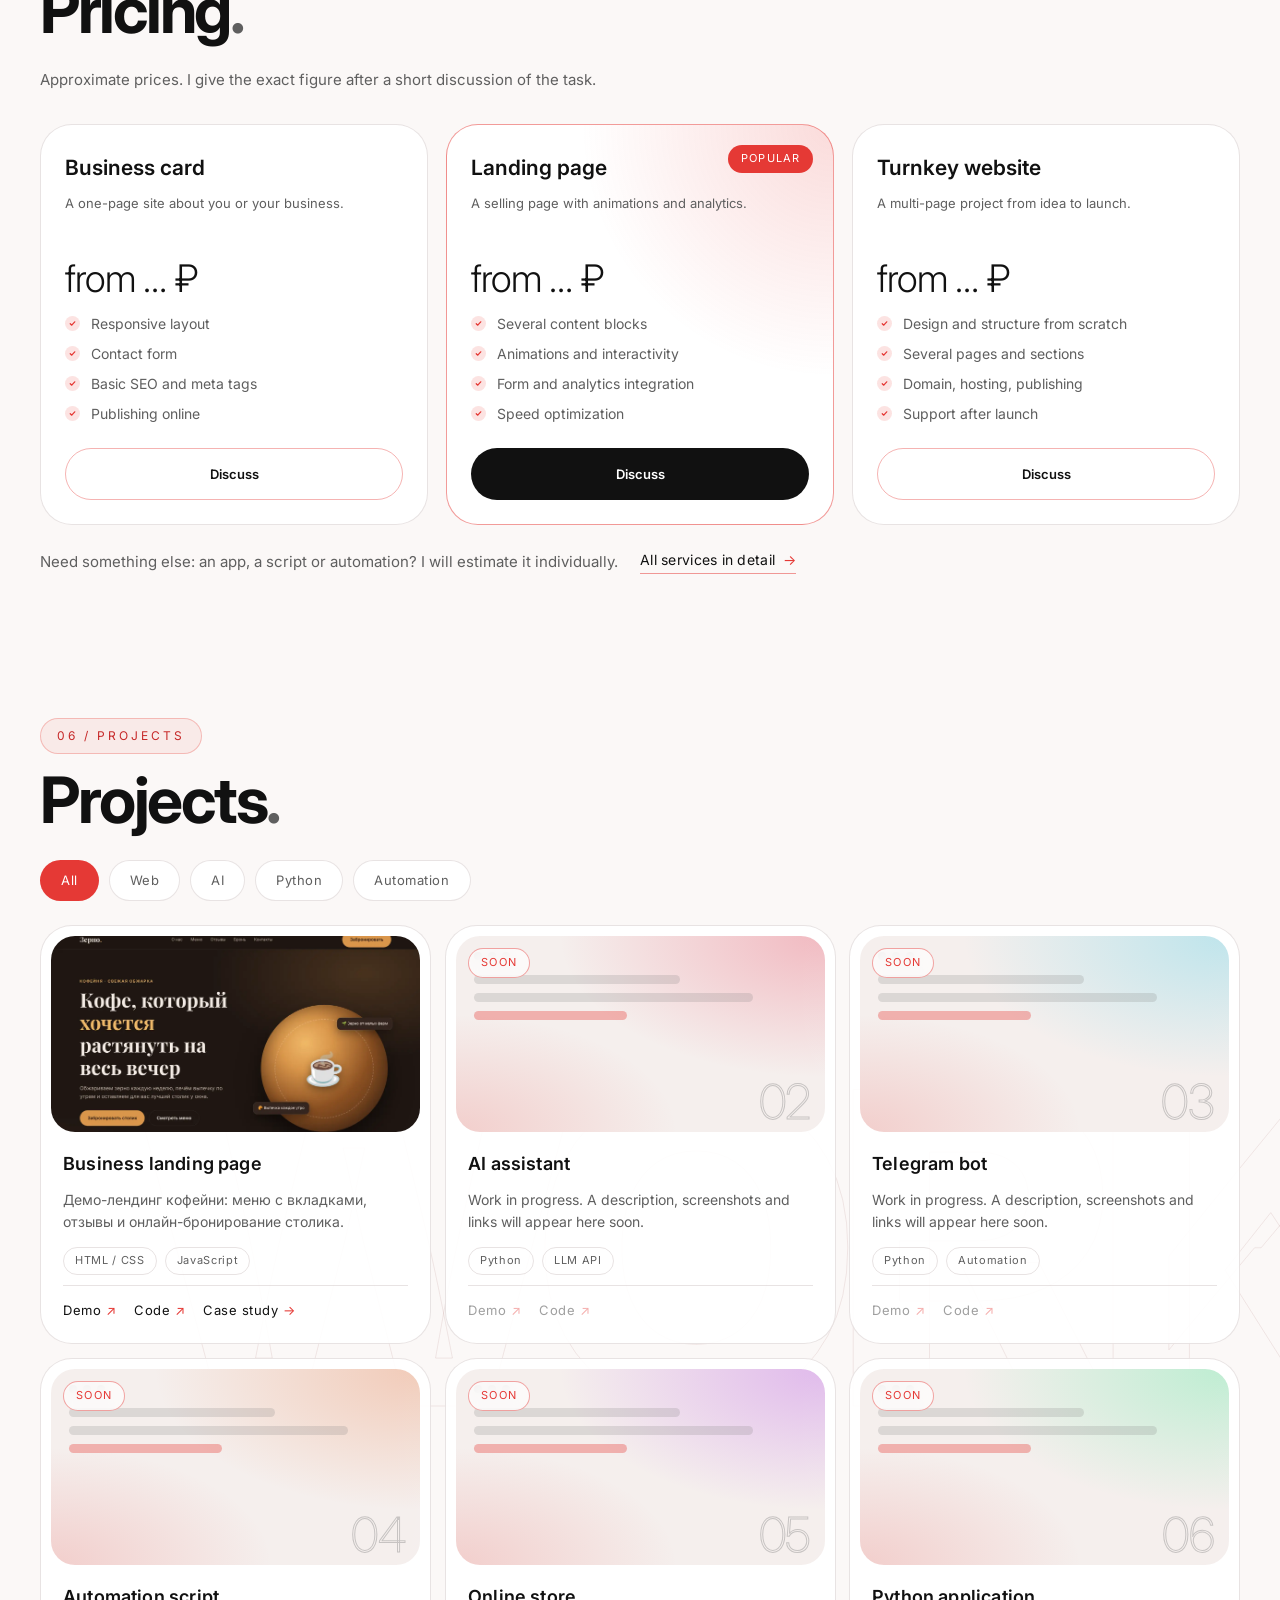
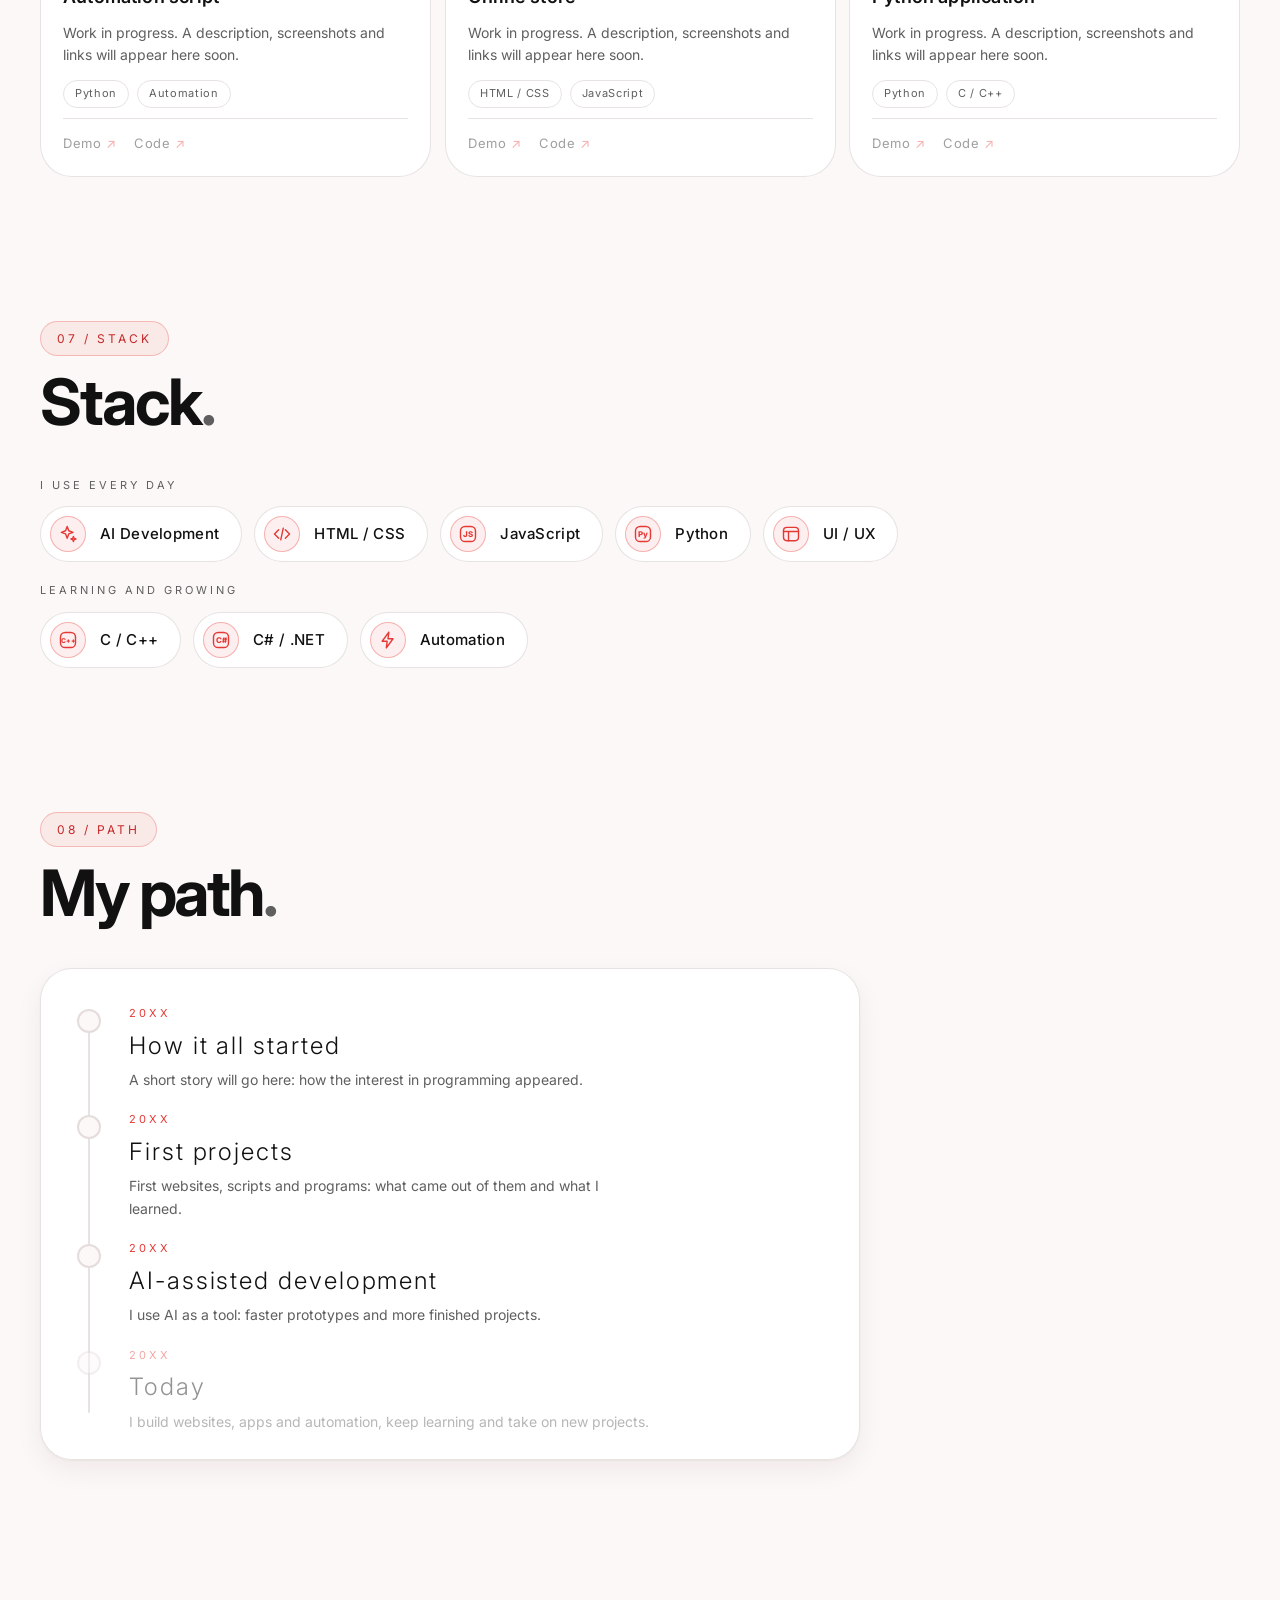
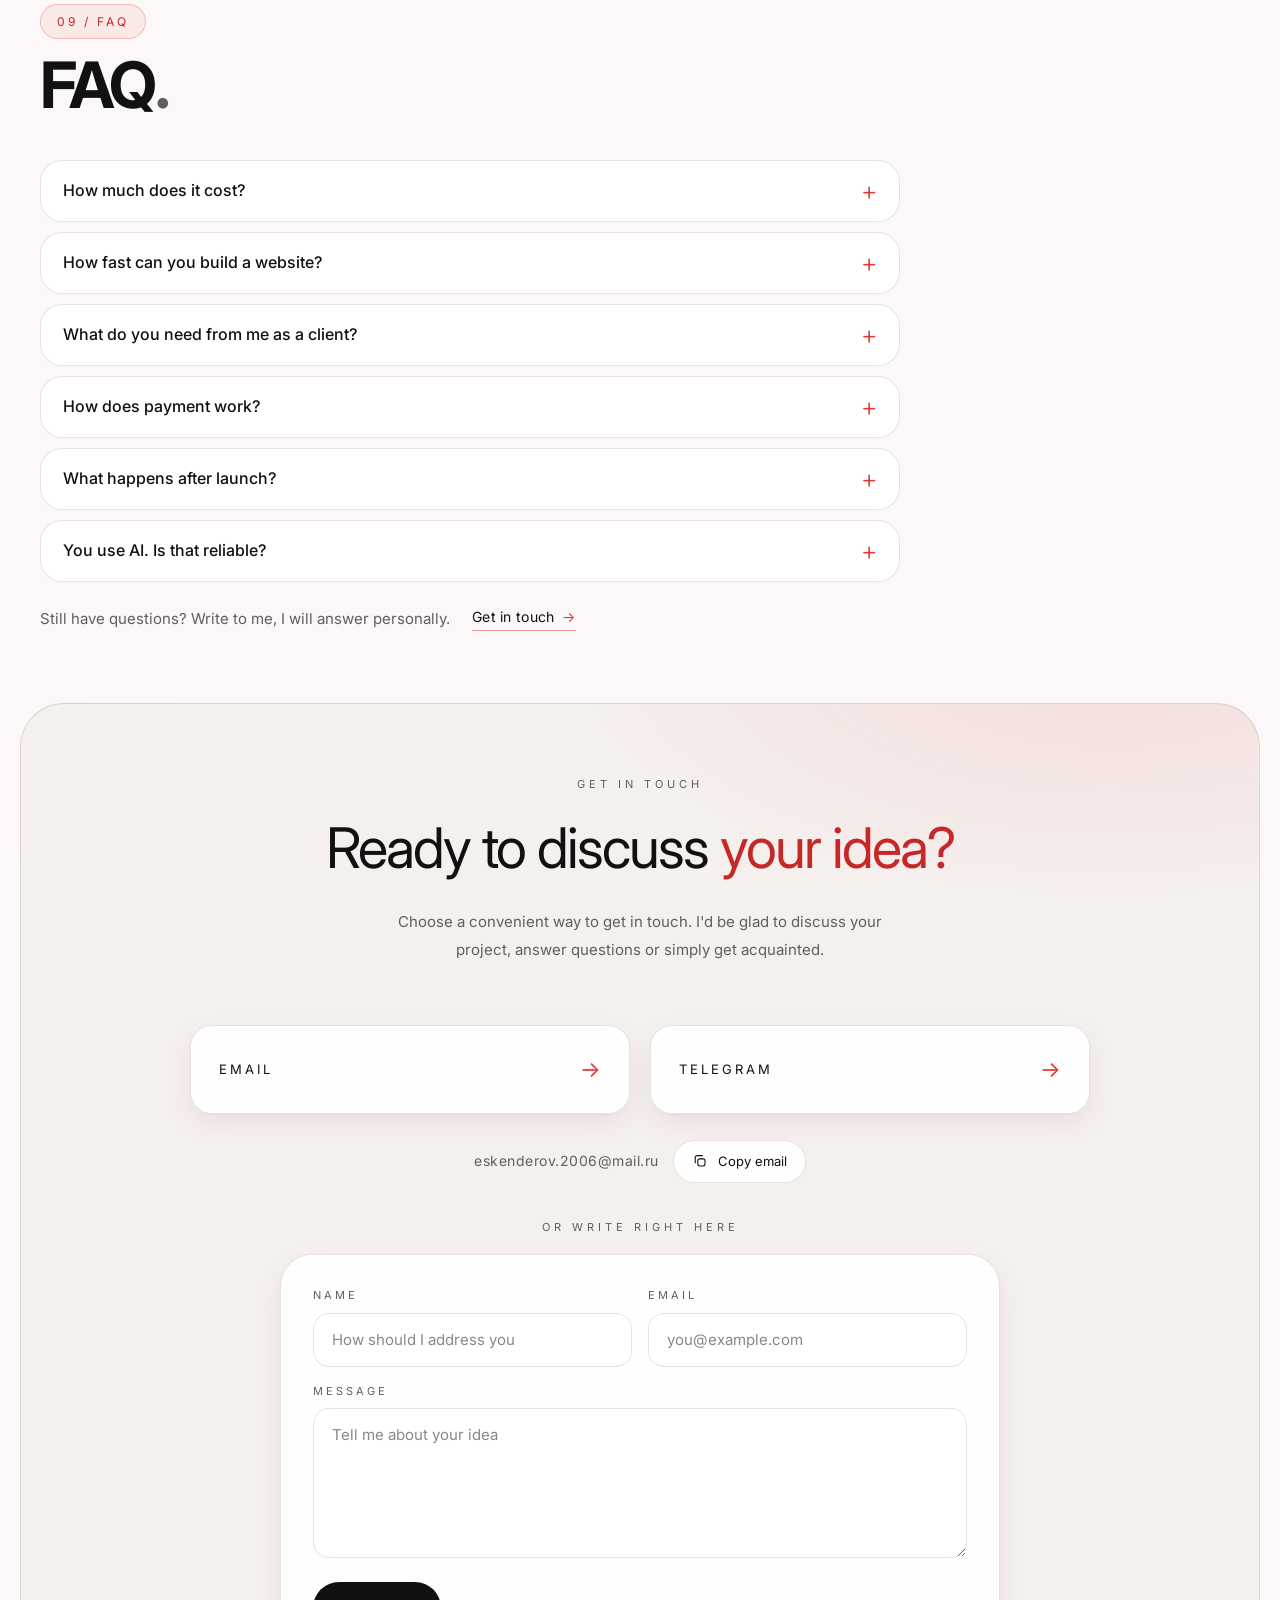
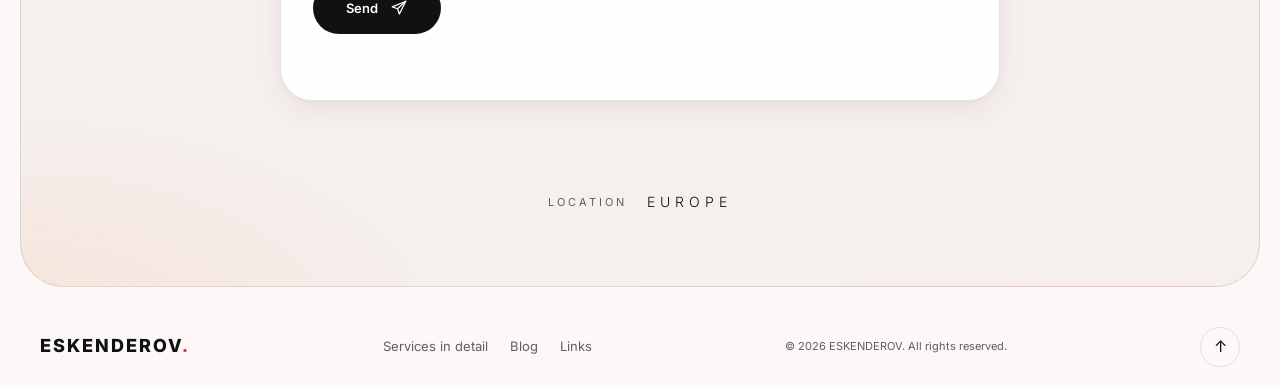
==== commit 6b135900: "Update index.html" ====
--- a/index.html
+++ b/index.html
@@ -752,23 +752,19 @@
 
                 <div class="project-grid reveal" id="projectGrid">
 
-                    <!-- PROJECT 01: заглушка. Для реального проекта уберите класс is-soon, замените .project-art на <img src="..." alt="..."> и укажите href в ссылках -->
-                    <article class="project-card is-soon" data-tags="web" style="--h:210">
+                    <!-- PROJECT 01: Лендинг для бизнеса (демо кофейни «Зерно») -->
+                    <article class="project-card" data-tags="web" style="--h:30">
                         <div class="project-thumb">
-                            <div class="project-art" aria-hidden="true">
-                                <span class="pa-dots"><i></i><i></i><i></i></span>
-                                <span class="pa-bar w1"></span><span class="pa-bar w2"></span><span class="pa-bar w3"></span>
-                                <span class="pa-num">01</span>
-                            </div>
-                            <span class="project-badge">Скоро</span>
+                            <img src="coffee-hero.webp" width="1600" height="900" loading="lazy" decoding="async"
+                                 alt="Главный экран демо-лендинга кофейни «Зерно»">
                         </div>
                         <div class="project-body">
                             <h3>Лендинг для бизнеса</h3>
-                            <p>Проект в работе. Скоро здесь появится описание, скриншоты и ссылки.</p>
+                            <p>Демо-лендинг кофейни: меню с вкладками, отзывы и онлайн-бронирование столика.</p>
                             <div class="project-tags"><span>HTML / CSS</span><span>JavaScript</span></div>
                             <div class="project-links">
-                                <a class="project-link" aria-disabled="true" tabindex="-1">Демо <i>↗</i></a>
-                                <a class="project-link" aria-disabled="true" tabindex="-1">Код <i>↗</i></a>
+                                <a class="project-link" href="coffee-demo.html" target="_blank" rel="noopener">Демо <i>↗</i></a>
+                                <a class="project-link" href="https://github.com/eskenderov1969-spec/Narhoz/blob/HEAD/coffee-demo.html" target="_blank" rel="noopener">Код <i>↗</i></a>
                                 <a class="project-link" href="case-landing.html">Кейс <i>→</i></a>
                             </div>
                         </div>
--- a/style.css
+++ b/style.css
@@ -3583,3 +3583,943 @@
 @media (max-width: 900px) {
     .hero { padding-top: 120px; }
 }
+
+
+/* =====================================================
+   V8: ЦЕНЫ, СТЕК, ПУТЬ, FAQ, ПОДСТРАНИЦЫ
+===================================================== */
+
+.menu-button[hidden] { display: none !important; }
+
+.lead-text {
+    max-width: 640px;
+    margin: -40px 0 44px;
+    color: var(--gray);
+    font-size: 16px;
+    line-height: 1.7;
+}
+
+.more-link {
+    display: inline-flex;
+    align-items: center;
+    gap: 8px;
+    color: var(--white);
+    font-size: 14px;
+    letter-spacing: 0.02em;
+    text-decoration: none;
+    border-bottom: 1px solid rgba(229, 57, 53, 0.5);
+    padding-bottom: 2px;
+    transition: color 0.25s ease, border-color 0.25s ease;
+}
+
+.more-link i {
+    color: var(--red);
+    font-style: normal;
+    transition: transform 0.25s ease;
+}
+
+.more-link:hover { border-color: var(--red); }
+.more-link:hover i { transform: translateX(4px); }
+
+.price-note {
+    display: flex;
+    flex-wrap: wrap;
+    align-items: center;
+    gap: 14px 22px;
+    margin-top: 34px;
+    color: var(--gray);
+    font-size: 15px;
+}
+
+.services .price-note { margin-top: 40px; }
+
+/* --- Цены --- */
+
+.price-grid {
+    display: grid;
+    grid-template-columns: repeat(3, minmax(0, 1fr));
+    gap: 18px;
+    align-items: stretch;
+}
+
+.price-card {
+    position: relative;
+    display: flex;
+    flex-direction: column;
+    gap: 22px;
+    min-width: 0;
+    padding: 34px 30px 30px;
+    border: 1px solid var(--border);
+    border-radius: var(--radius-lg);
+    background: var(--card-bg);
+    transition: transform 0.35s ease, border-color 0.35s ease, box-shadow 0.35s ease;
+}
+
+.price-card:hover {
+    transform: translateY(-4px);
+    border-color: rgba(229, 57, 53, 0.4);
+    box-shadow: var(--shadow-hover);
+}
+
+.price-card.featured {
+    border-color: rgba(229, 57, 53, 0.5);
+    background:
+        radial-gradient(420px circle at 100% 0%, rgba(229, 57, 53, 0.18), transparent 60%),
+        var(--card-bg);
+}
+
+.price-badge {
+    position: absolute;
+    top: 20px;
+    right: 20px;
+    padding: 5px 13px;
+    border-radius: 999px;
+    background: var(--red);
+    color: #fff;
+    font-size: 11px;
+    letter-spacing: 0.1em;
+    text-transform: uppercase;
+}
+
+.price-head h3 {
+    margin-bottom: 8px;
+    color: var(--white);
+    font-size: 24px;
+    font-weight: 600;
+}
+
+.price-head p {
+    color: var(--gray);
+    font-size: 14px;
+    line-height: 1.6;
+}
+
+.price {
+    color: var(--white);
+    font-size: clamp(34px, 4vw, 46px);
+    font-weight: 300;
+    letter-spacing: -0.02em;
+    line-height: 1;
+}
+
+.price-list {
+    display: grid;
+    gap: 12px;
+    margin: 0;
+    padding: 0;
+    list-style: none;
+}
+
+.price-list li {
+    position: relative;
+    padding-left: 26px;
+    color: var(--gray);
+    font-size: 14px;
+    line-height: 1.5;
+}
+
+.price-list li::before {
+    content: "";
+    position: absolute;
+    top: 3px;
+    left: 0;
+    width: 15px;
+    height: 15px;
+    border-radius: 50%;
+    background: rgba(229, 57, 53, 0.14) url("data:image/svg+xml,%3Csvg xmlns='http://www.w3.org/2000/svg' viewBox='0 0 24 24' fill='none' stroke='%23e53935' stroke-width='3.4' stroke-linecap='round' stroke-linejoin='round'%3E%3Cpath d='M6 12.5l4 4 8-9'/%3E%3C/svg%3E") center / 9px no-repeat;
+}
+
+.price-card .button {
+    margin-top: auto;
+    width: 100%;
+    border-radius: 999px;
+}
+
+.price-card .price-list { margin-bottom: 8px; }
+
+.reveal.visible .price-card,
+.reveal.visible .stack-tile,
+.reveal.visible .faq-item,
+.reveal.visible .svc-card,
+.reveal.visible .post-card {
+    animation: card-rise 0.9s cubic-bezier(0.22, 0.61, 0.36, 1) backwards;
+    animation-delay: calc(var(--n, 0) * 90ms + 150ms);
+}
+
+.price-card:nth-child(2), .stack-tile:nth-child(2), .faq-item:nth-child(2), .post-card:nth-child(2) { --n: 1; }
+.price-card:nth-child(3), .stack-tile:nth-child(3), .faq-item:nth-child(3), .post-card:nth-child(3) { --n: 2; }
+.stack-tile:nth-child(4), .faq-item:nth-child(4) { --n: 3; }
+.stack-tile:nth-child(5), .faq-item:nth-child(5) { --n: 4; }
+.faq-item:nth-child(6) { --n: 5; }
+
+/* --- Стек --- */
+
+.stack-group + .stack-group { margin-top: 38px; }
+
+.stack-label {
+    margin-bottom: 18px;
+    color: var(--gray);
+    font-size: 11px;
+    letter-spacing: 3px;
+    text-transform: uppercase;
+}
+
+.stack-row {
+    display: flex;
+    flex-wrap: wrap;
+    gap: 12px;
+}
+
+.stack-tile {
+    position: relative;
+    display: inline-flex;
+    align-items: center;
+    gap: 14px;
+    padding: 12px 26px 12px 12px;
+    border: 1px solid var(--border);
+    border-radius: 999px;
+    background: var(--card-bg);
+    transition: transform 0.3s ease, border-color 0.3s ease, box-shadow 0.3s ease;
+}
+
+.stack-tile:hover {
+    transform: translateY(-3px);
+    border-color: rgba(229, 57, 53, 0.4);
+    box-shadow: var(--shadow-hover);
+}
+
+.stack-ico {
+    display: grid;
+    place-items: center;
+    width: 40px;
+    height: 40px;
+    border-radius: 50%;
+    border: 1px solid rgba(229, 57, 53, 0.35);
+    background: rgba(229, 57, 53, 0.08);
+    color: var(--red);
+}
+
+.stack-ico .ico { width: 20px; height: 20px; }
+
+.stack-name {
+    color: var(--white);
+    font-size: 15px;
+    font-weight: 500;
+    letter-spacing: 0.02em;
+}
+
+/* --- Мой путь --- */
+
+.path-box { max-width: 820px; }
+.path-box .process-list { margin-top: 6px; }
+.path-box .process-body small { letter-spacing: 3px; }
+
+/* --- FAQ --- */
+
+.faq-list {
+    display: grid;
+    gap: 12px;
+    max-width: 860px;
+}
+
+.faq-item {
+    position: relative;
+    border: 1px solid var(--border);
+    border-radius: var(--radius-md);
+    background: var(--card-bg);
+    overflow: hidden;
+    transition: border-color 0.3s ease, background 0.3s ease;
+}
+
+.faq-item[open] {
+    border-color: rgba(229, 57, 53, 0.4);
+}
+
+.faq-item summary {
+    display: flex;
+    align-items: center;
+    justify-content: space-between;
+    gap: 20px;
+    padding: 22px 26px;
+    color: var(--white);
+    font-size: 17px;
+    font-weight: 500;
+    cursor: pointer;
+    list-style: none;
+}
+
+.faq-item summary::-webkit-details-marker { display: none; }
+
+.faq-item summary::after {
+    content: "+";
+    flex: none;
+    color: var(--red);
+    font-size: 26px;
+    font-weight: 300;
+    line-height: 1;
+    transition: transform 0.3s ease;
+}
+
+.faq-item[open] summary::after { transform: rotate(45deg); }
+
+.faq-item p {
+    padding: 0 26px 24px;
+    color: var(--gray);
+    font-size: 15px;
+    line-height: 1.7;
+    animation: faq-in 0.4s ease both;
+}
+
+@keyframes faq-in {
+    from { opacity: 0; transform: translateY(-6px); }
+}
+
+/* --- Подвал: ссылки --- */
+
+.footer-container {
+    flex-wrap: wrap;
+    gap: 16px 30px;
+}
+
+.footer-links {
+    display: flex;
+    flex-wrap: wrap;
+    gap: 8px 22px;
+}
+
+.footer-links a {
+    color: var(--gray);
+    font-size: 13px;
+    transition: color 0.25s ease;
+}
+
+.footer-links a:hover { color: var(--red); }
+
+/* --- Подстраницы --- */
+
+.page-top { padding-top: 170px; }
+.container-narrow { width: min(820px, calc(100% - 80px)); }
+
+.back-link {
+    display: inline-flex;
+    align-items: center;
+    gap: 10px;
+    margin-bottom: 34px;
+    color: var(--gray);
+    font-size: 14px;
+    text-decoration: none;
+    transition: color 0.25s ease;
+}
+
+.back-link i { color: var(--red); font-style: normal; transition: transform 0.25s ease; }
+.back-link:hover { color: var(--white); }
+.back-link:hover i { transform: translateX(-4px); }
+
+.svc-list { display: grid; gap: 18px; }
+
+.svc-card {
+    position: relative;
+    display: grid;
+    grid-template-columns: minmax(0, 0.9fr) minmax(0, 1.1fr);
+    gap: 44px;
+    padding: 40px;
+    border: 1px solid var(--border);
+    border-radius: var(--radius-lg);
+    background: var(--card-bg);
+    transition: border-color 0.35s ease, box-shadow 0.35s ease;
+}
+
+.svc-card:hover {
+    border-color: rgba(229, 57, 53, 0.4);
+    box-shadow: var(--shadow-hover);
+}
+
+.svc-num {
+    display: block;
+    margin-bottom: 14px;
+    color: var(--red);
+    font-size: 44px;
+    font-weight: 200;
+    line-height: 1;
+}
+
+.svc-main h3 {
+    margin-bottom: 12px;
+    color: var(--white);
+    font-size: clamp(22px, 3vw, 30px);
+    font-weight: 300;
+    letter-spacing: 0.06em;
+}
+
+.svc-main p {
+    max-width: 420px;
+    margin-bottom: 24px;
+    color: var(--gray);
+    font-size: 15px;
+    line-height: 1.7;
+}
+
+.svc-side {
+    display: grid;
+    grid-template-columns: minmax(0, 1.3fr) minmax(0, 1fr);
+    gap: 30px;
+}
+
+.svc-label {
+    margin-bottom: 14px;
+    color: var(--gray-dim);
+    font-size: 11px;
+    letter-spacing: 3px;
+    text-transform: uppercase;
+}
+
+.svc-facts { display: grid; align-content: start; gap: 26px; }
+
+.svc-facts p {
+    color: var(--white);
+    font-size: 14px;
+    line-height: 1.6;
+}
+
+.svc-facts .svc-label { margin-bottom: 8px; }
+
+.svc-price {
+    font-size: 30px;
+    font-weight: 300;
+    letter-spacing: -0.02em;
+}
+
+.svc-list + .ai-bottom { margin-top: 18px; }
+
+.cta-box {
+    margin-top: 60px;
+    padding: 46px 40px;
+    border: 1px solid rgba(229, 57, 53, 0.35);
+    border-radius: var(--radius-lg);
+    background:
+        radial-gradient(520px circle at 0% 0%, rgba(229, 57, 53, 0.16), transparent 60%),
+        var(--card-bg);
+    text-align: center;
+}
+
+.cta-box h3 {
+    margin-bottom: 10px;
+    color: var(--white);
+    font-size: clamp(24px, 3.4vw, 34px);
+    font-weight: 300;
+}
+
+.cta-box p {
+    max-width: 520px;
+    margin: 0 auto 24px;
+    color: var(--gray);
+}
+
+.cta-buttons {
+    display: flex;
+    flex-wrap: wrap;
+    justify-content: center;
+    gap: 14px;
+}
+
+.cta-box h3:last-child { margin-bottom: 24px; }
+
+/* кейс */
+
+.case-meta {
+    display: grid;
+    grid-template-columns: repeat(4, minmax(0, 1fr));
+    gap: 20px;
+    margin-bottom: 40px;
+    padding: 26px 30px;
+    border: 1px solid var(--border);
+    border-radius: var(--radius-lg);
+    background: var(--card-bg);
+}
+
+.case-meta-item p { color: var(--white); font-size: 15px; }
+.case-meta-item .svc-label { margin-bottom: 6px; }
+
+.case-gallery {
+    display: grid;
+    grid-template-columns: repeat(3, minmax(0, 1fr));
+    gap: 16px;
+    margin-bottom: 20px;
+}
+
+.case-gallery .project-thumb { margin: 0; }
+
+.case-block {
+    display: grid;
+    grid-template-columns: 200px minmax(0, 1fr);
+    gap: 30px;
+    padding: 34px 0;
+    border-top: 1px solid var(--border);
+}
+
+.case-block h3 {
+    color: var(--white);
+    font-size: 22px;
+    font-weight: 300;
+}
+
+.case-block p {
+    max-width: 640px;
+    color: var(--gray);
+    font-size: 16px;
+    line-height: 1.8;
+}
+
+/* блог */
+
+.post-grid {
+    display: grid;
+    grid-template-columns: repeat(3, minmax(0, 1fr));
+    gap: 18px;
+}
+
+.post-card {
+    position: relative;
+    display: flex;
+    flex-direction: column;
+    gap: 14px;
+    min-width: 0;
+    padding: 30px;
+    border: 1px solid var(--border);
+    border-radius: var(--radius-lg);
+    background: var(--card-bg);
+    text-decoration: none;
+    transition: transform 0.35s ease, border-color 0.35s ease, box-shadow 0.35s ease;
+}
+
+a.post-card:hover {
+    transform: translateY(-4px);
+    border-color: rgba(229, 57, 53, 0.4);
+    box-shadow: var(--shadow-hover);
+}
+
+.post-card.is-soon { opacity: 0.7; }
+
+.post-meta {
+    display: flex;
+    align-items: center;
+    gap: 12px;
+    color: var(--gray-dim);
+    font-size: 12px;
+    letter-spacing: 0.08em;
+}
+
+.post-tag {
+    padding: 4px 12px;
+    border: 1px solid rgba(229, 57, 53, 0.4);
+    border-radius: 999px;
+    color: var(--red);
+    font-size: 11px;
+    letter-spacing: 0.12em;
+    text-transform: uppercase;
+}
+
+.post-card h3 {
+    color: var(--white);
+    font-size: 21px;
+    font-weight: 500;
+    line-height: 1.35;
+}
+
+.post-card p {
+    color: var(--gray);
+    font-size: 14px;
+    line-height: 1.65;
+}
+
+.post-read {
+    margin-top: auto;
+    padding-top: 6px;
+    color: var(--white);
+    font-size: 13px;
+    letter-spacing: 0.04em;
+}
+
+.post-read i { color: var(--red); font-style: normal; }
+.post-card.is-soon .post-read { color: var(--gray-dim); }
+
+/* статья */
+
+.article-head { margin-bottom: 36px; }
+
+.article-head h1 {
+    margin-top: 18px;
+    color: var(--white);
+    font-size: clamp(32px, 5vw, 52px);
+    font-weight: 600;
+    letter-spacing: -0.02em;
+    line-height: 1.15;
+}
+
+.article-body h2 {
+    margin: 40px 0 14px;
+    color: var(--white);
+    font-size: 24px;
+    font-weight: 500;
+}
+
+.article-body p,
+.article-body li {
+    color: var(--gray);
+    font-size: 17px;
+    line-height: 1.85;
+}
+
+.article-body ol {
+    margin: 14px 0;
+    padding-left: 24px;
+}
+
+.article-body li { margin-bottom: 8px; padding-left: 6px; }
+.article-body li::marker { color: var(--red); font-weight: 600; }
+
+/* страница ссылок */
+
+.links-page {
+    display: grid;
+    place-items: center;
+    min-height: 100vh;
+    padding: 120px 20px 70px;
+}
+
+.links-card {
+    display: flex;
+    flex-direction: column;
+    align-items: center;
+    width: min(460px, 100%);
+    text-align: center;
+}
+
+.links-avatar {
+    display: grid;
+    place-items: center;
+    width: 112px;
+    height: 112px;
+    margin-bottom: 22px;
+    border-radius: 50%;
+    border: 1px solid rgba(229, 57, 53, 0.4);
+    background:
+        radial-gradient(80% 80% at 70% 10%, rgba(229, 57, 53, 0.65), transparent 70%),
+        linear-gradient(160deg, #26212a, #1a1a1f);
+    box-shadow: 0 20px 50px -18px rgba(229, 57, 53, 0.55);
+}
+
+.links-avatar span {
+    font-size: 58px;
+    font-weight: 800;
+    line-height: 1;
+    background: linear-gradient(170deg, #fff 10%, rgba(255, 255, 255, 0.6) 55%, rgba(229, 57, 53, 0.9));
+    -webkit-background-clip: text;
+    background-clip: text;
+    -webkit-text-fill-color: transparent;
+}
+
+.links-card h1 {
+    color: var(--white);
+    font-size: 34px;
+    font-weight: 700;
+    letter-spacing: -0.01em;
+}
+
+.links-card h1 span { color: var(--red); }
+
+.links-role {
+    margin: 8px 0 18px;
+    color: var(--gray);
+    font-size: 11px;
+    letter-spacing: 0.25em;
+}
+
+.links-list {
+    display: grid;
+    gap: 12px;
+    width: 100%;
+    margin-top: 30px;
+}
+
+.link-btn {
+    position: relative;
+    display: flex;
+    align-items: center;
+    gap: 16px;
+    padding: 14px 20px 14px 14px;
+    border: 1px solid var(--border);
+    border-radius: 999px;
+    background: var(--card-bg);
+    color: var(--white);
+    text-align: left;
+    text-decoration: none;
+    transition: transform 0.3s ease, border-color 0.3s ease, box-shadow 0.3s ease, background 0.3s ease;
+}
+
+.link-btn:hover {
+    transform: translateY(-3px);
+    border-color: rgba(229, 57, 53, 0.45);
+    box-shadow: var(--shadow-hover);
+}
+
+.link-btn.primary {
+    background: var(--red);
+    border-color: transparent;
+    color: #fff;
+}
+
+.link-ico {
+    display: grid;
+    place-items: center;
+    flex: none;
+    width: 40px;
+    height: 40px;
+    border-radius: 50%;
+    background: rgba(229, 57, 53, 0.1);
+    color: var(--red);
+}
+
+.link-btn.primary .link-ico { background: rgba(255, 255, 255, 0.2); color: #fff; }
+.link-ico .ico { width: 20px; height: 20px; }
+.link-label { flex: 1; font-size: 15px; font-weight: 500; }
+.link-btn i { font-style: normal; opacity: 0.6; transition: transform 0.25s ease, opacity 0.25s ease; }
+.link-btn:hover i { transform: translateX(4px); opacity: 1; }
+
+/* адаптив */
+
+@media (max-width: 1000px) {
+    .price-grid,
+    .post-grid { grid-template-columns: 1fr; }
+    .svc-card { grid-template-columns: 1fr; gap: 30px; }
+    .case-meta { grid-template-columns: repeat(2, minmax(0, 1fr)); }
+    .case-gallery { grid-template-columns: 1fr; }
+    .case-block { grid-template-columns: 1fr; gap: 10px; }
+}
+
+@media (max-width: 700px) {
+    .svc-side { grid-template-columns: 1fr; }
+    .svc-card { padding: 28px 24px; }
+    .cta-box { padding: 34px 22px; }
+    .lead-text { margin-top: -30px; }
+    .page-top { padding-top: 130px; }
+    .container-narrow { width: min(820px, calc(100% - 40px)); }
+    .faq-item summary { padding: 18px 20px; font-size: 16px; }
+    .faq-item p { padding: 0 20px 20px; }
+    .footer-container { flex-direction: column; align-items: flex-start; }
+}
+
+@media (min-width: 1001px) {
+    .price-head { min-height: 104px; }
+}
+
+
+/* =====================================================
+   V9: КОМПАКТНЕЕ — меньше отступов и крупных размеров,
+   чтобы меньше листать
+===================================================== */
+
+.section { padding: 88px 0; }
+
+.section-heading { margin-bottom: 44px; }
+
+.section-number { margin-bottom: 16px; }
+
+.section-heading h2 {
+    font-size: clamp(38px, 5vw, 64px);
+    letter-spacing: -2.5px;
+}
+
+.lead-text { margin: -18px 0 32px; font-size: 15px; }
+
+.page-top { padding-top: 128px; }
+
+/* hero */
+.hero {
+    min-height: min(100vh, 780px);
+    padding-top: 104px;
+    padding-bottom: 48px;
+}
+
+.hero h1 { font-size: clamp(48px, 7.4vw, 100px); }
+.hero h2 { font-size: clamp(24px, 3.2vw, 40px); }
+
+@media (min-width: 901px) {
+    .hero h1 { font-size: clamp(48px, 6vw, 84px); }
+    .hero-visual { height: 440px; }
+}
+
+/* about */
+.about-main { gap: 56px; }
+.about-photo img { height: 560px; }
+.about-columns { margin-top: 28px; padding-top: 24px; gap: 36px; }
+.about-intro h3 { font-size: clamp(32px, 4vw, 44px); }
+
+.bento-head { margin-top: 56px; }
+.bento { gap: 14px; margin-top: 20px; grid-auto-rows: minmax(150px, auto); }
+.bento-card { padding: 22px; gap: 16px; }
+.b-ai { padding: 28px; }
+.b-ai strong { font-size: 20px; }
+
+/* AI development */
+.ai-main { margin-top: 40px; gap: 56px; }
+.ai-intro h3 { font-size: 38px; margin-bottom: 20px; }
+.ai-item { padding-top: 20px; padding-bottom: 20px; }
+.ai-bottom { margin-top: 44px; }
+
+/* services (липкие карточки) */
+.services .ai-item {
+    min-height: 120px;
+    padding: 26px 32px;
+    margin-bottom: 16px;
+    top: calc(92px + var(--n, 0) * 16px);
+}
+.services .ai-number { font-size: 34px; }
+.services .ai-item-content h3 { font-size: clamp(18px, 2.4vw, 24px); }
+.services .ai-item-content p { font-size: 14px; }
+
+/* процесс и путь */
+.ai-bottom.process { padding: 30px 36px 6px; }
+.process-list { margin-top: 22px; }
+.process-step { padding-bottom: 24px; }
+.process-body h3 { font-size: clamp(18px, 2.4vw, 24px); margin-bottom: 4px; }
+.process-body p { font-size: 14px; }
+
+/* цены */
+.price-card { padding: 26px 24px 24px; gap: 16px; }
+.price-head h3 { font-size: 21px; }
+.price { font-size: clamp(30px, 3.4vw, 38px); }
+.price-list { gap: 9px; }
+.price-note { margin-top: 24px; }
+
+/* проекты */
+.project-filters { margin: -14px 0 24px; }
+.project-grid { gap: 14px; }
+.project-thumb { aspect-ratio: 16 / 9; }
+.project-body { padding: 18px 22px 22px; gap: 10px; }
+.project-body h3 { font-size: 18px; }
+.pa-num { font-size: 56px; }
+
+/* стек */
+.stack-group + .stack-group { margin-top: 26px; }
+.stack-label { margin-bottom: 12px; }
+.stack-tile { padding: 9px 22px 9px 9px; }
+.stack-ico { width: 36px; height: 36px; }
+
+/* FAQ */
+.faq-list { gap: 10px; }
+.faq-item summary { padding: 17px 22px; font-size: 16px; }
+.faq-item p { padding: 0 22px 18px; font-size: 14px; }
+
+/* контакты */
+.contact { padding-top: 72px; padding-bottom: 72px; }
+.contact-cta h3 { font-size: clamp(32px, 4.6vw, 56px); }
+
+/* страницы */
+.svc-card { padding: 28px; gap: 32px; }
+.svc-num { font-size: 34px; margin-bottom: 8px; }
+.svc-main h3 { font-size: clamp(20px, 2.6vw, 26px); }
+.cta-box { margin-top: 40px; padding: 34px 30px; }
+.case-block { padding: 24px 0; }
+.case-meta { padding: 20px 24px; margin-bottom: 28px; }
+.article-body h2 { margin-top: 30px; font-size: 22px; }
+.article-body p, .article-body li { font-size: 16px; line-height: 1.75; }
+
+/* подвал и стрелка */
+.footer { padding: 20px 0; }
+
+@media (max-width: 1000px) {
+    .about-photo img { height: 420px; }
+    .about-main { gap: 36px; }
+    .section { padding: 72px 0; }
+}
+
+@media (max-width: 700px) {
+    .section { padding: 56px 0; }
+    .section-heading { margin-bottom: 28px; }
+    .section-heading h2 { font-size: clamp(32px, 9vw, 44px); letter-spacing: -1.5px; }
+    .lead-text { margin: -10px 0 22px; }
+    .page-top { padding-top: 104px; }
+
+    .hero { min-height: 0; padding-top: 96px; padding-bottom: 40px; }
+    .hero h1 { font-size: clamp(40px, 12.5vw, 56px); letter-spacing: -2px; }
+    .hero h2 { font-size: clamp(22px, 7vw, 28px); }
+    .hero-visual { height: 330px; }
+
+    .about-photo img { height: 320px; }
+    .about-photo.no-photo .photo-ph { min-height: 320px; }
+    .ph-e { font-size: 180px; }
+    .about-intro h3 { font-size: 30px; }
+
+    .bento-head { margin-top: 36px; }
+    .bento-card { padding: 18px; gap: 12px; }
+    .b-ai { padding: 22px; }
+
+    .ai-main { margin-top: 24px; gap: 28px; }
+    .ai-intro h3 { font-size: 30px; }
+
+    .services .ai-item { padding: 20px 20px; min-height: 0; margin-bottom: 12px; top: calc(84px + var(--n, 0) * 12px); }
+    .ai-bottom.process { padding: 22px 18px 2px; }
+    .process-step { padding-bottom: 18px; }
+
+    .price-card { padding: 22px 20px 20px; }
+    .price-grid, .post-grid { gap: 12px; }
+    .project-body { padding: 16px 18px 18px; }
+    .project-thumb { aspect-ratio: 16 / 8; }
+
+    .contact { padding-top: 48px; padding-bottom: 48px; }
+    .contact-cta h3 { font-size: clamp(28px, 9vw, 40px); }
+    .svc-card { padding: 22px 18px; gap: 20px; }
+    .cta-box { margin-top: 28px; padding: 26px 18px; }
+    .bg-word { font-size: clamp(140px, 42vw, 220px); }
+}
+
+/* --- V9.1: ещё чуть плотнее --- */
+.section { padding: 72px 0; }
+.stack-group + .stack-group { margin-top: 20px; }
+.price-head p { font-size: 13px; }
+.contact-form-wrap { margin-top: 36px; }
+.process-step { padding-bottom: 20px; }
+.ai-item-content p { font-size: 14px; }
+
+@media (min-width: 1001px) {
+    .hero { min-height: min(100vh, 700px); }
+    .about-photo img { height: 500px; }
+    .about-photo.no-photo .photo-ph { min-height: 500px; }
+    .project-thumb { aspect-ratio: 16 / 8.5; }
+    .pa-num { font-size: 48px; }
+    .price-head { min-height: 92px; }
+}
+
+@media (max-width: 1000px) {
+    .section { padding: 60px 0; }
+    .price-head { min-height: 0; }
+}
+
+@media (max-width: 700px) {
+    .section { padding: 48px 0; }
+}
+
+/* --- Мобильные: проекты — горизонтальная карусель вместо длинной колонки --- */
+@media (max-width: 700px) {
+    .project-grid {
+        display: flex;
+        gap: 12px;
+        margin-inline: -20px;
+        padding: 4px 20px 10px;
+        overflow-x: auto;
+        scroll-snap-type: x mandatory;
+        scroll-padding-inline: 20px;
+        -webkit-overflow-scrolling: touch;
+        scrollbar-width: none;
+    }
+
+    .project-grid::-webkit-scrollbar { display: none; }
+
+    .project-card {
+        flex: 0 0 82%;
+        scroll-snap-align: start;
+    }
+
+    .project-card .project-body p { font-size: 13px; }
+}
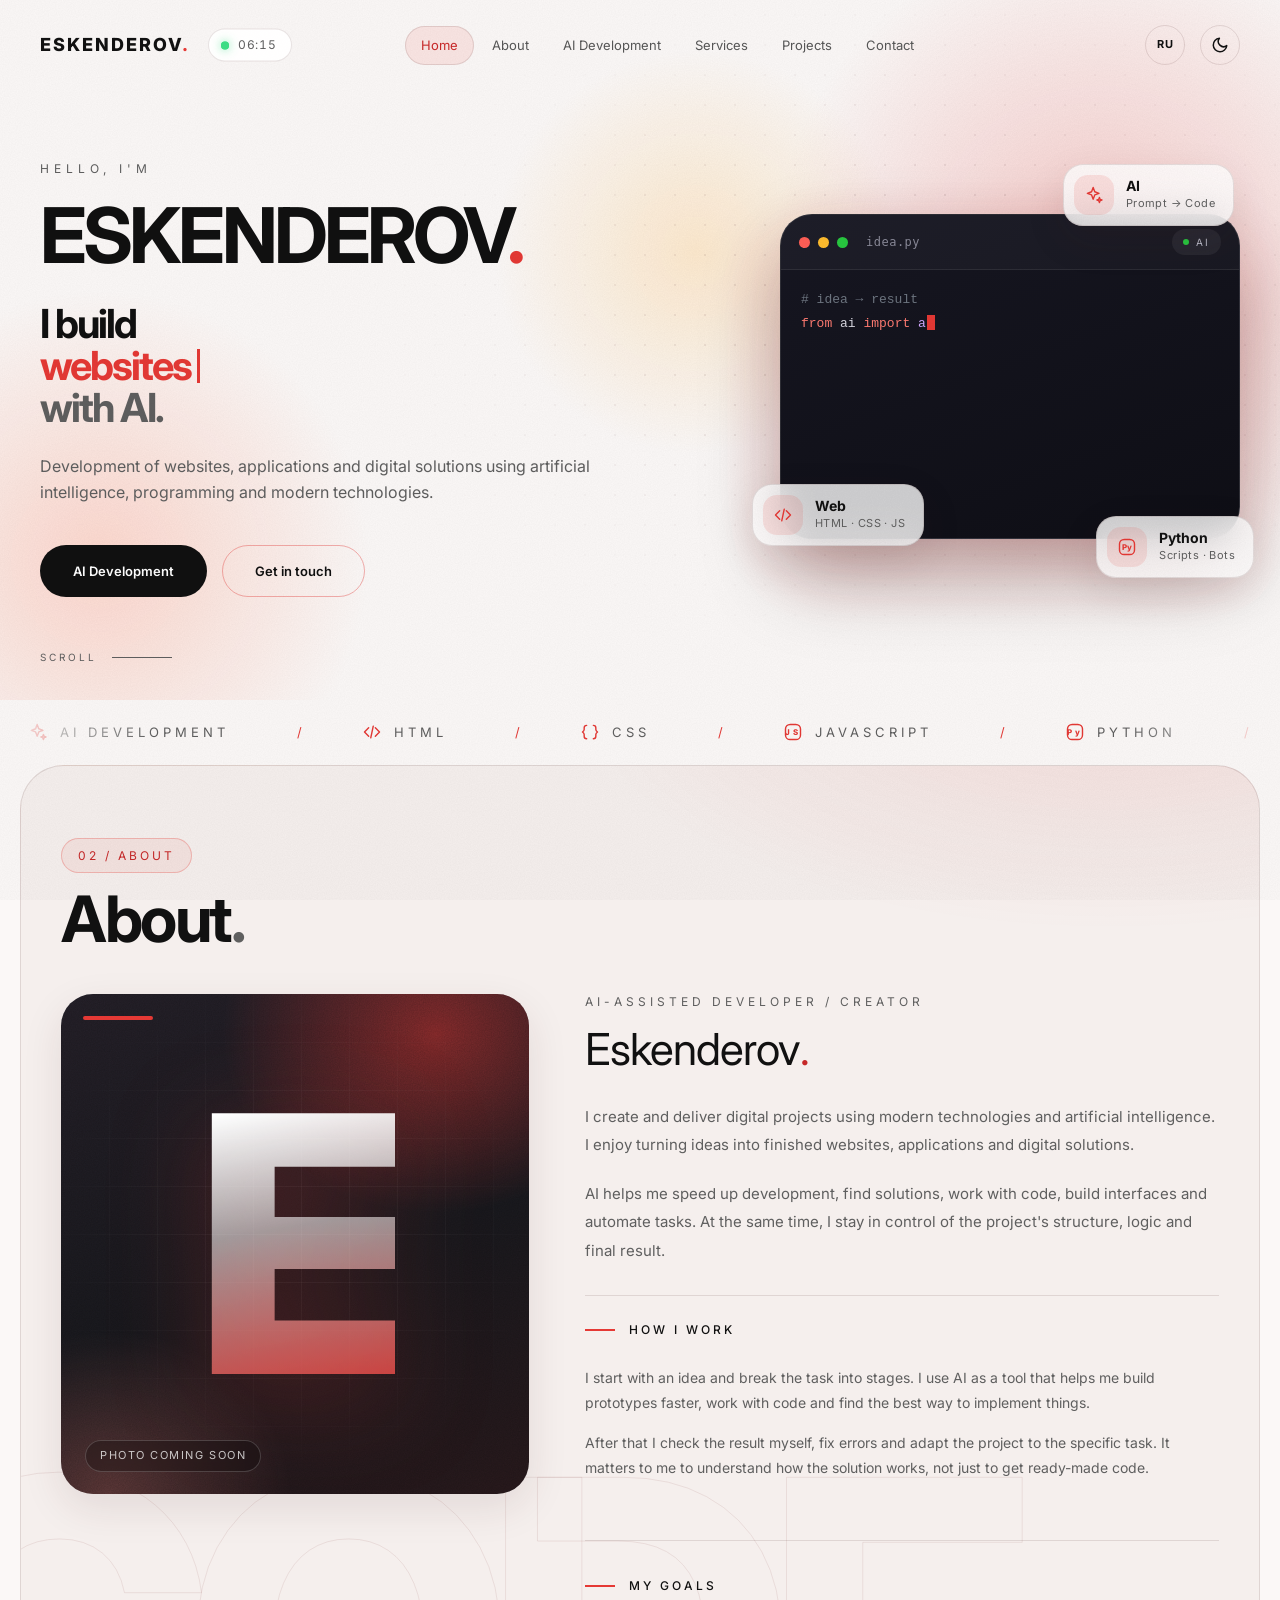
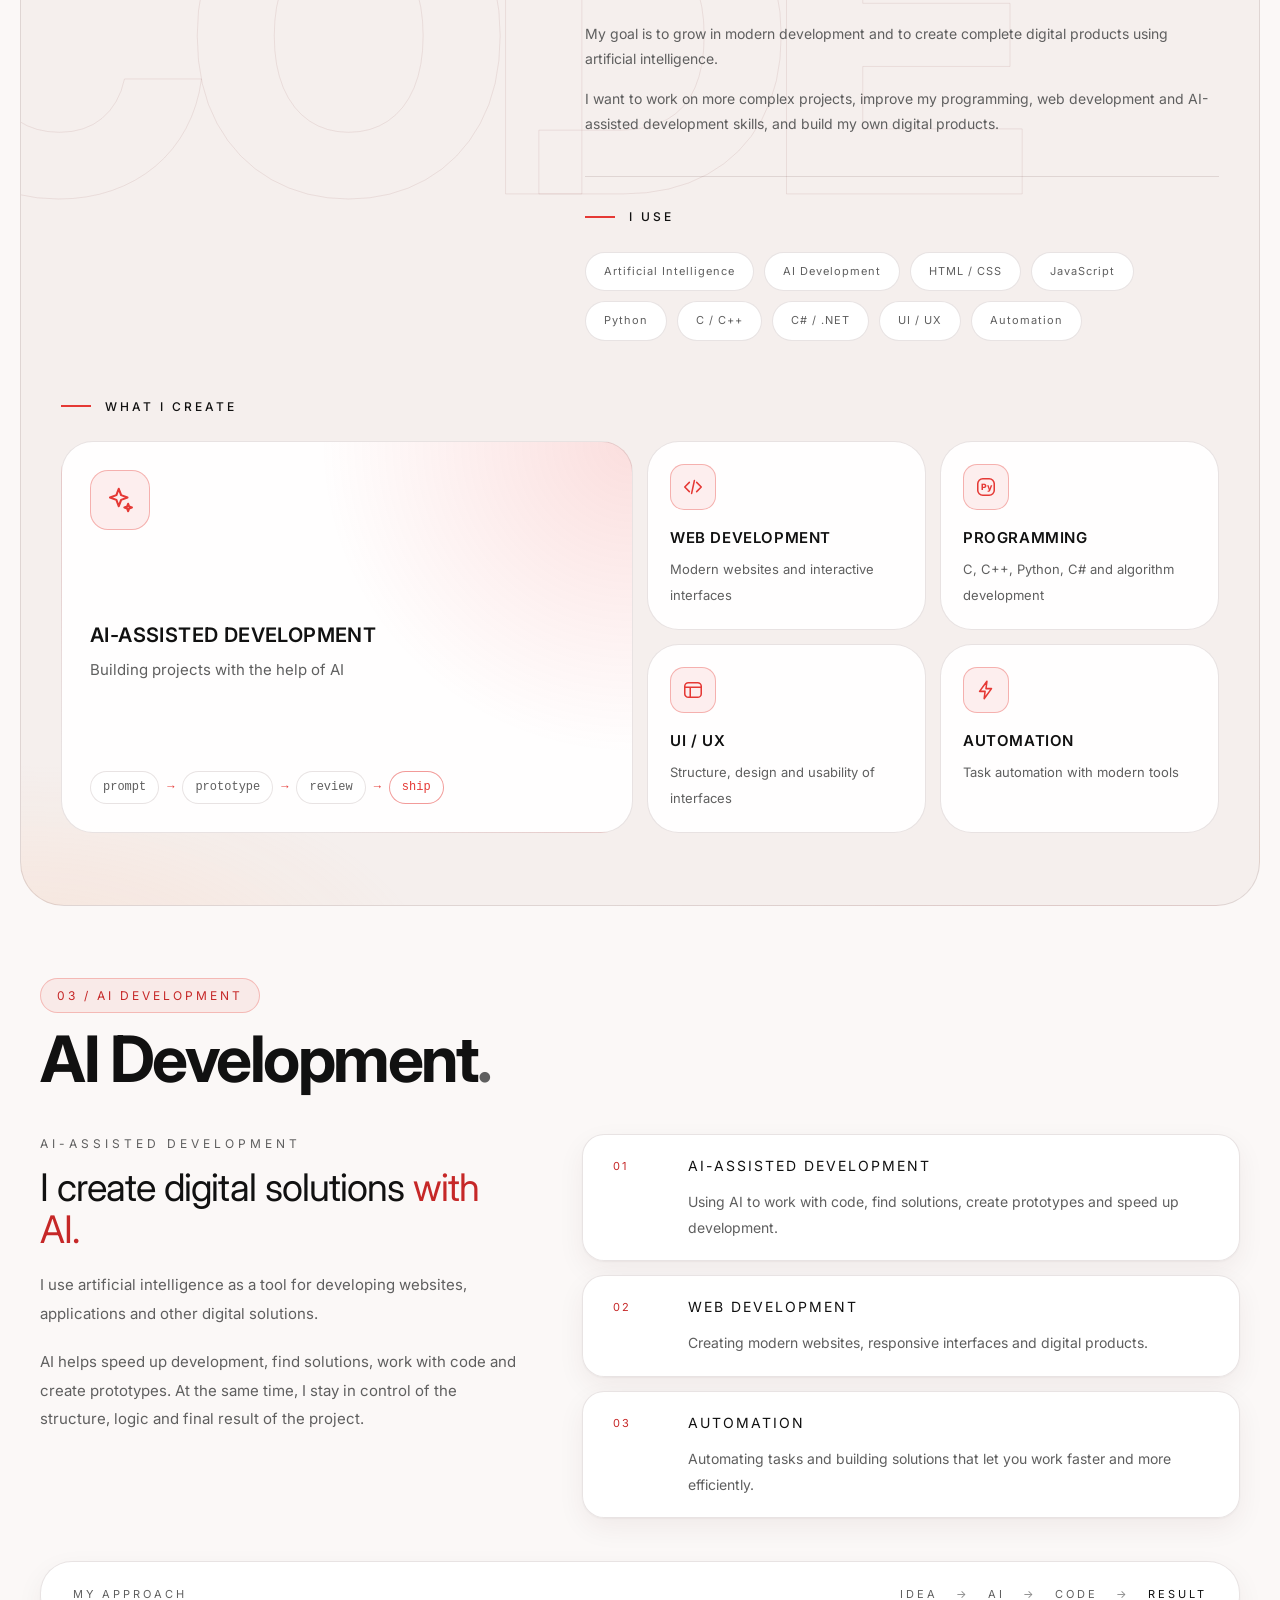
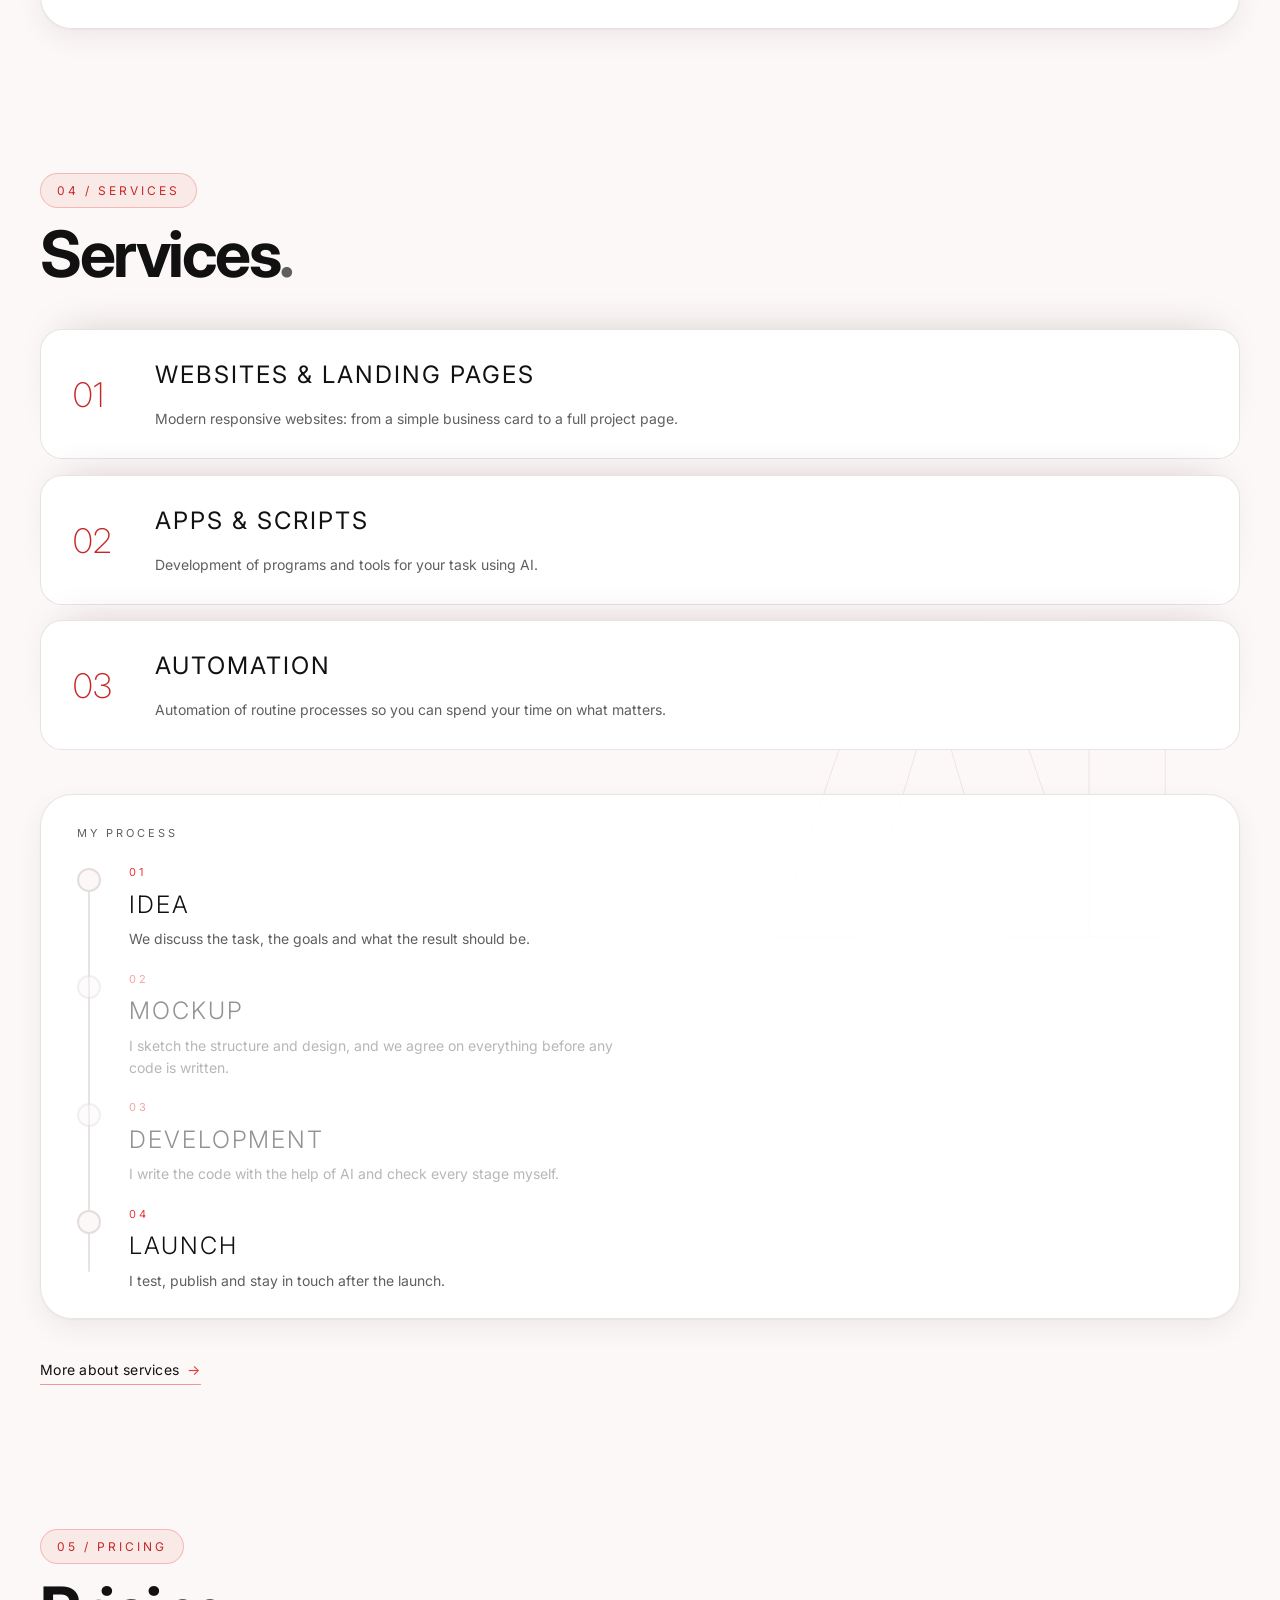
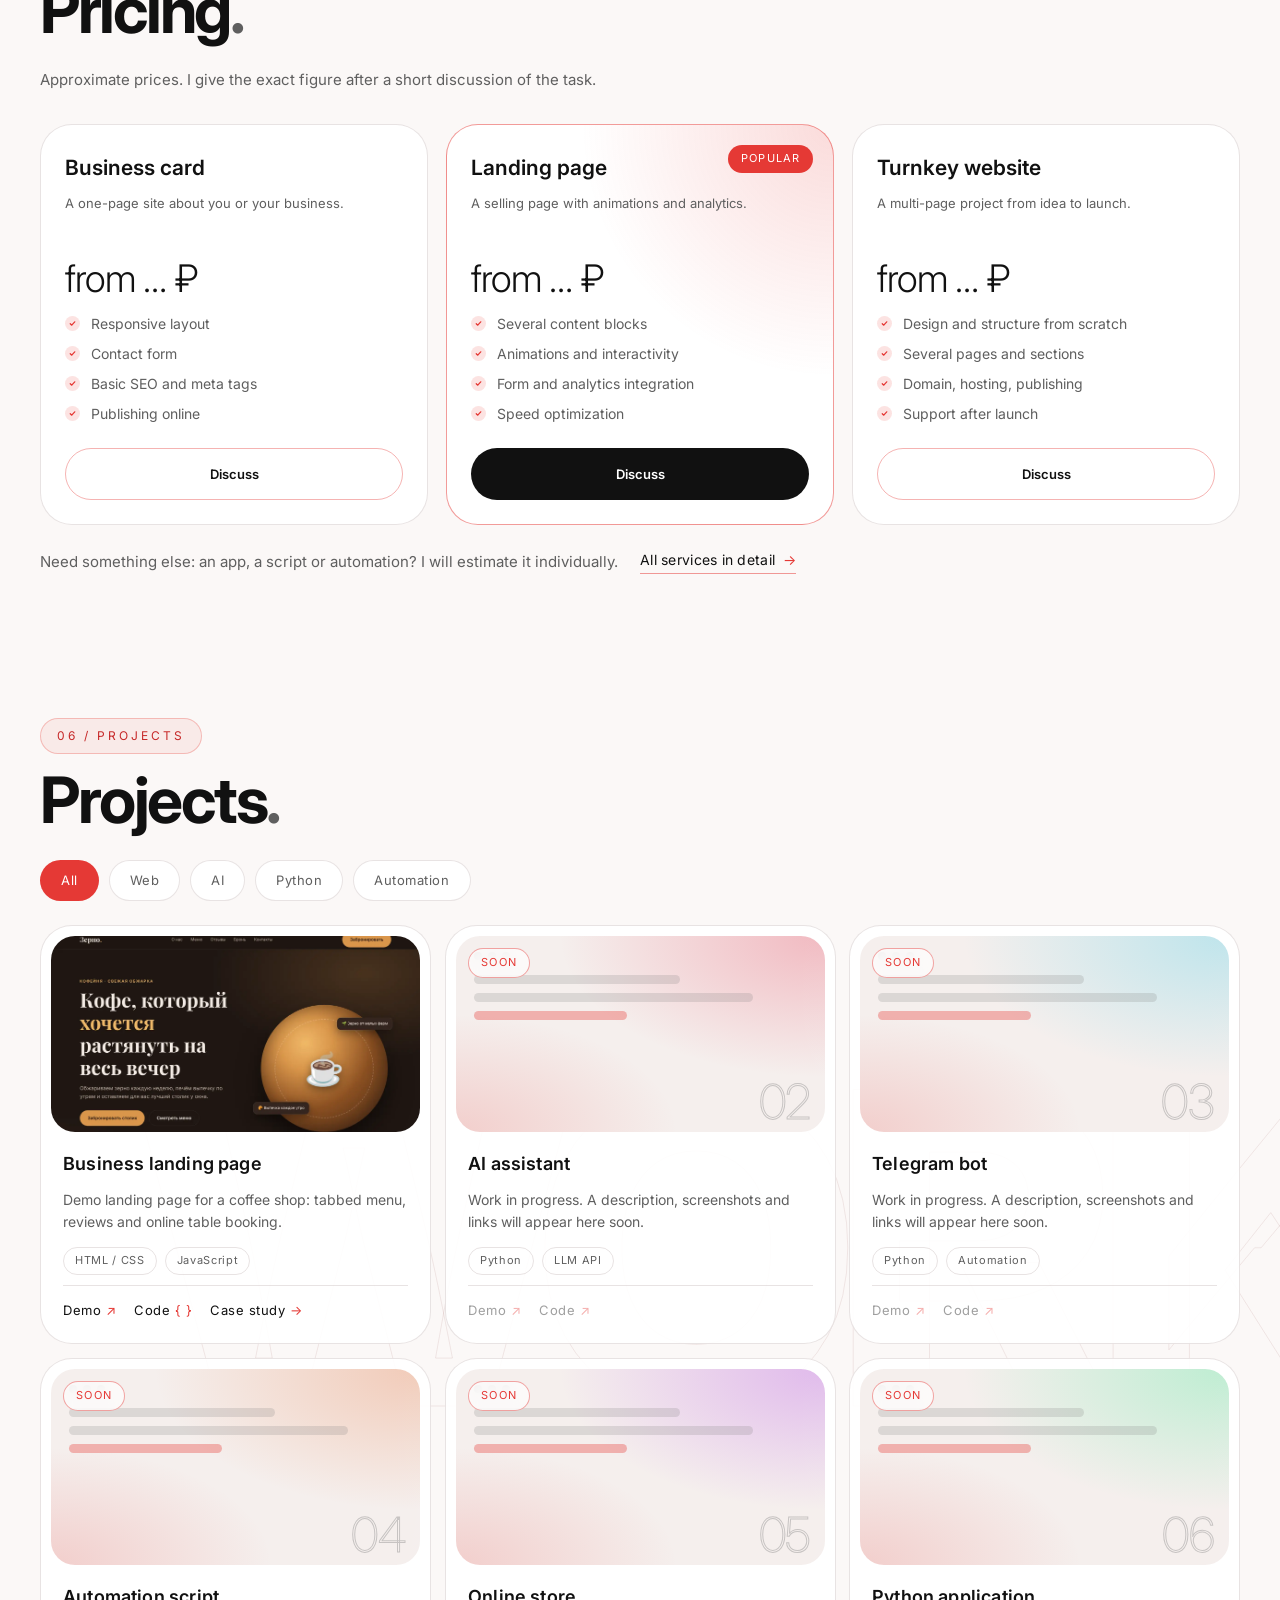
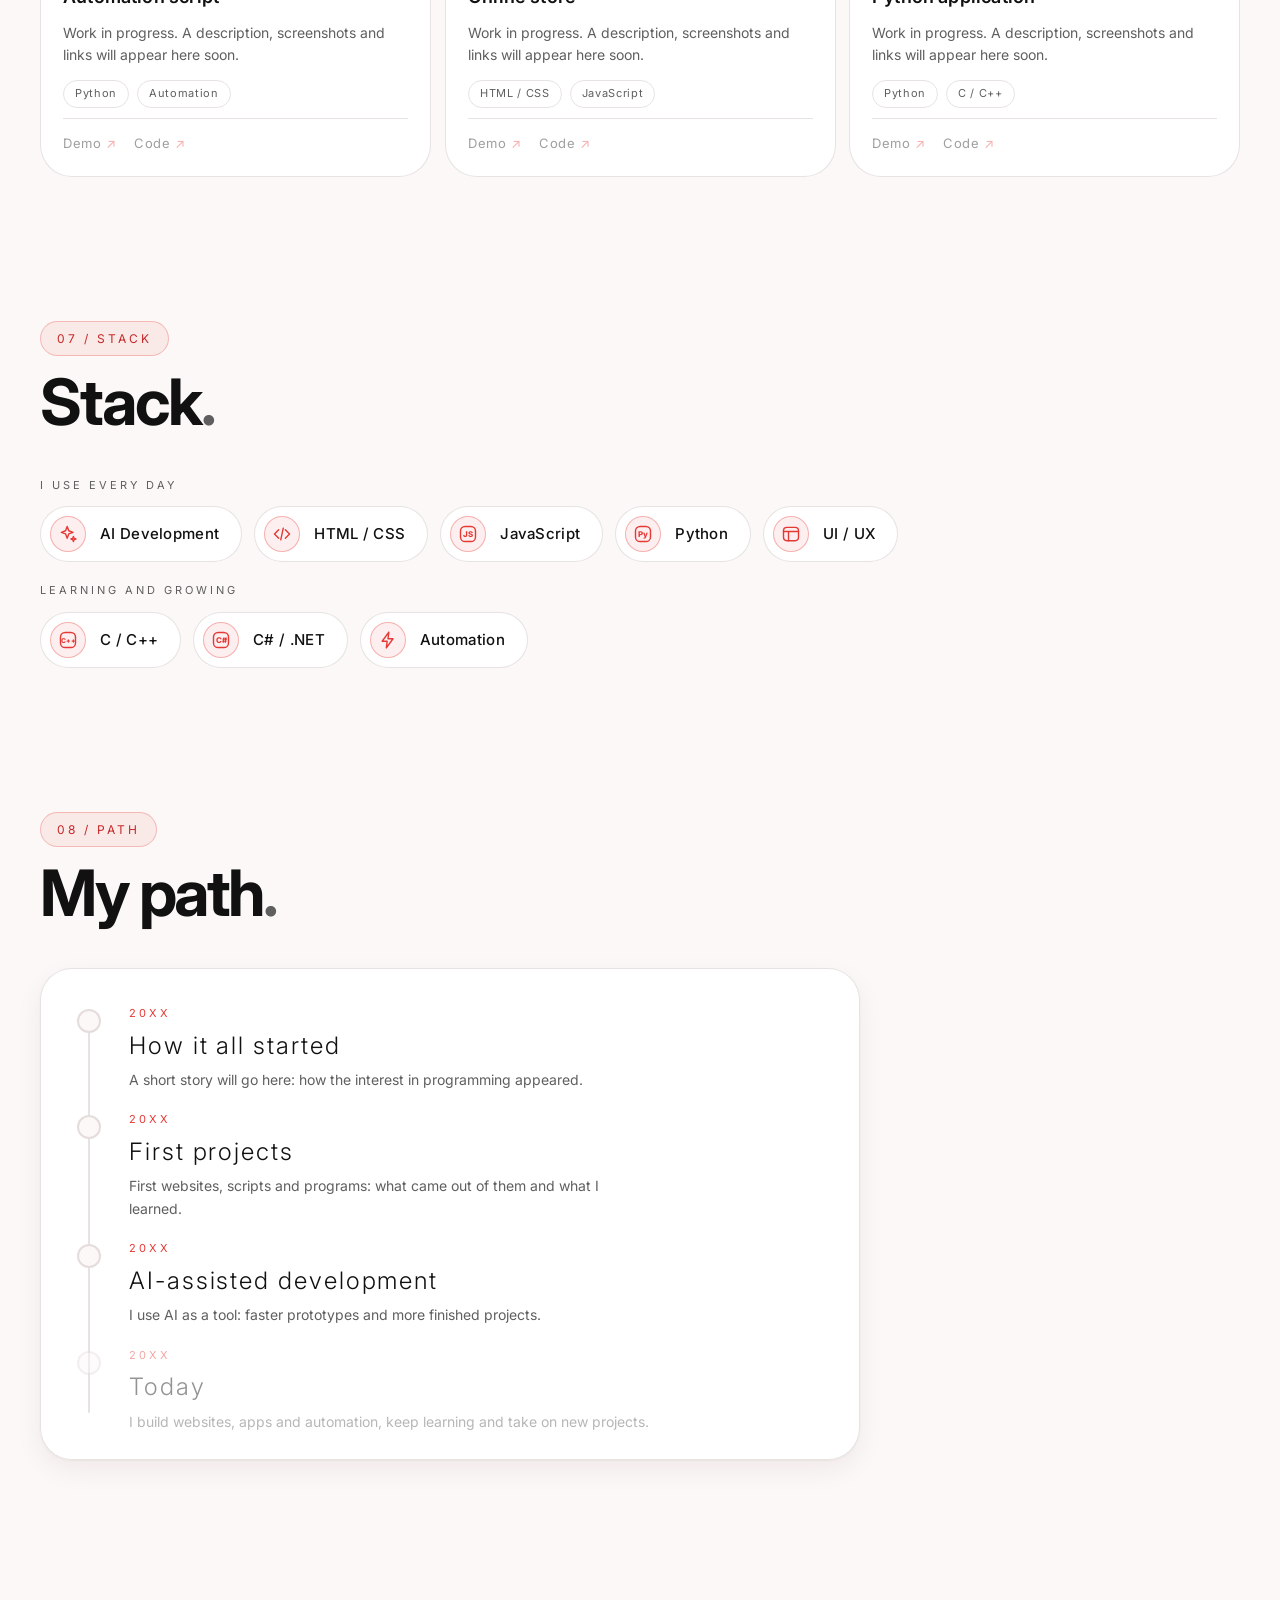
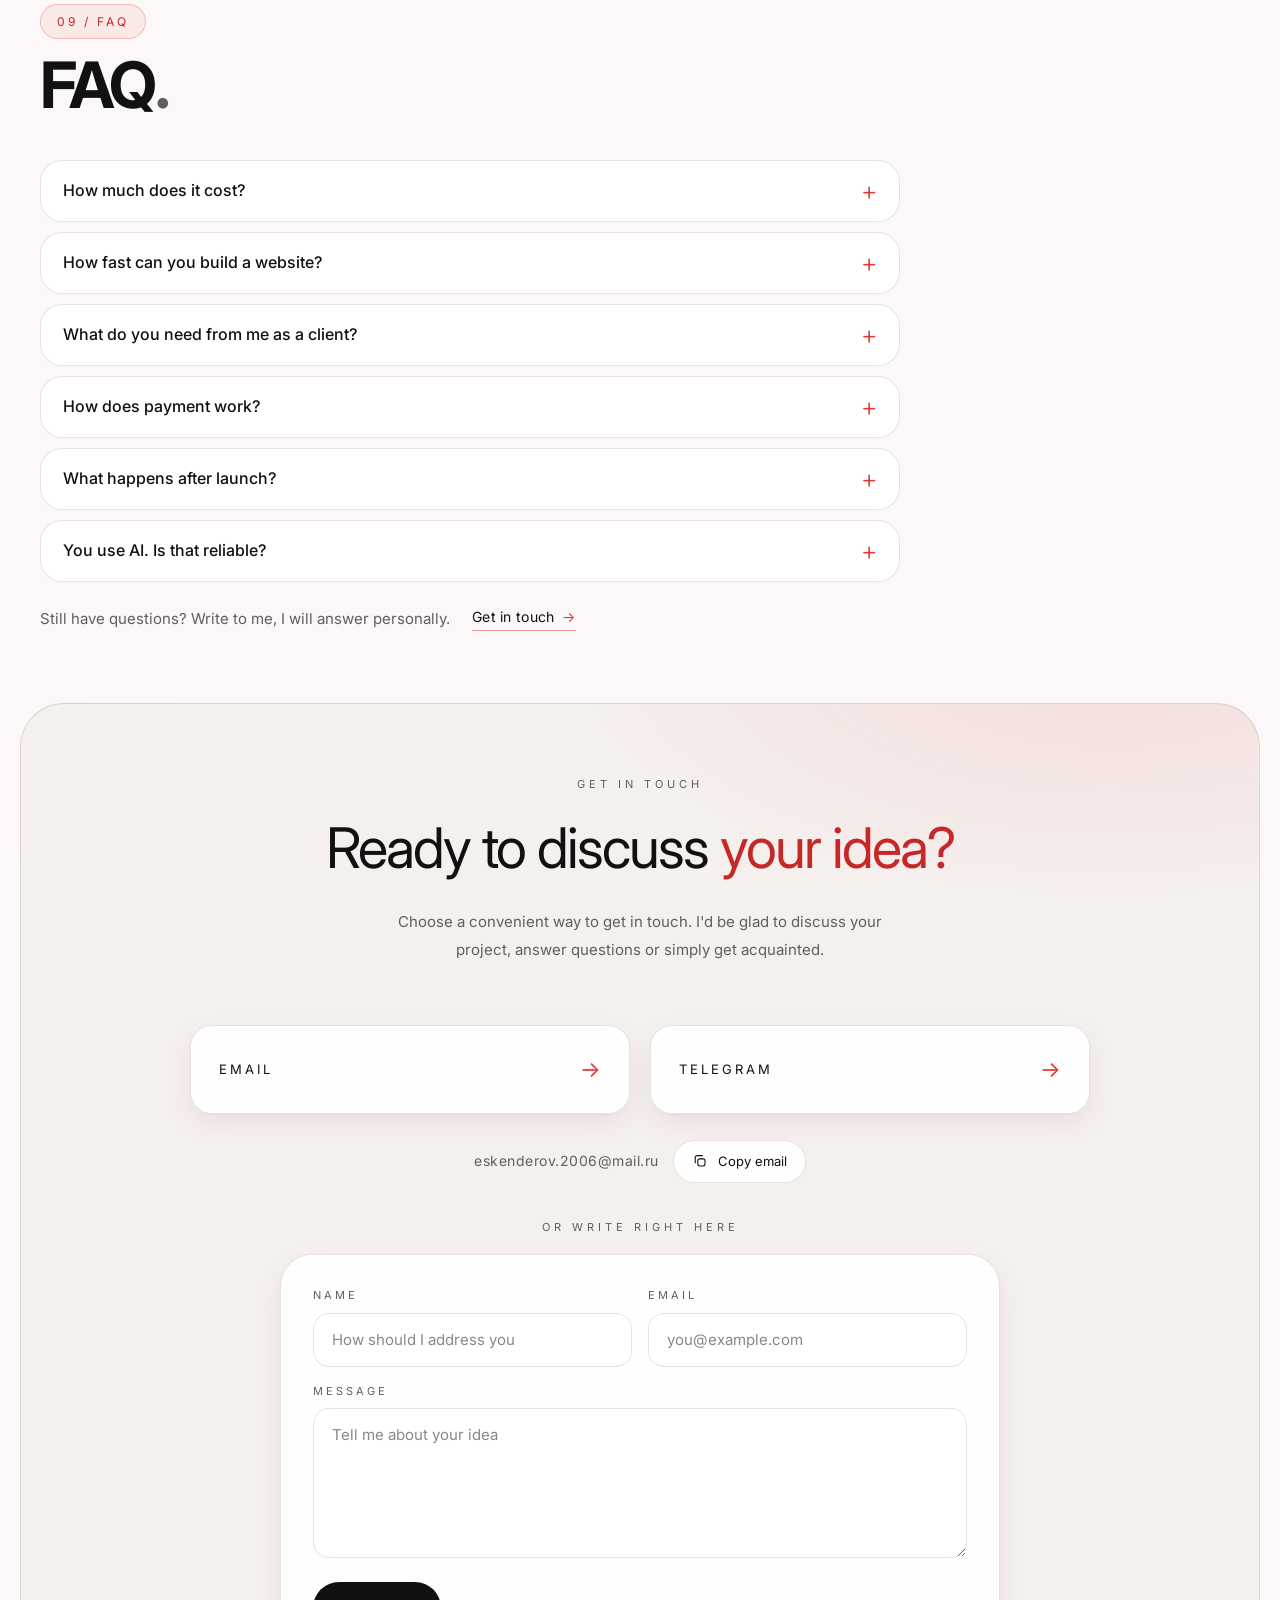
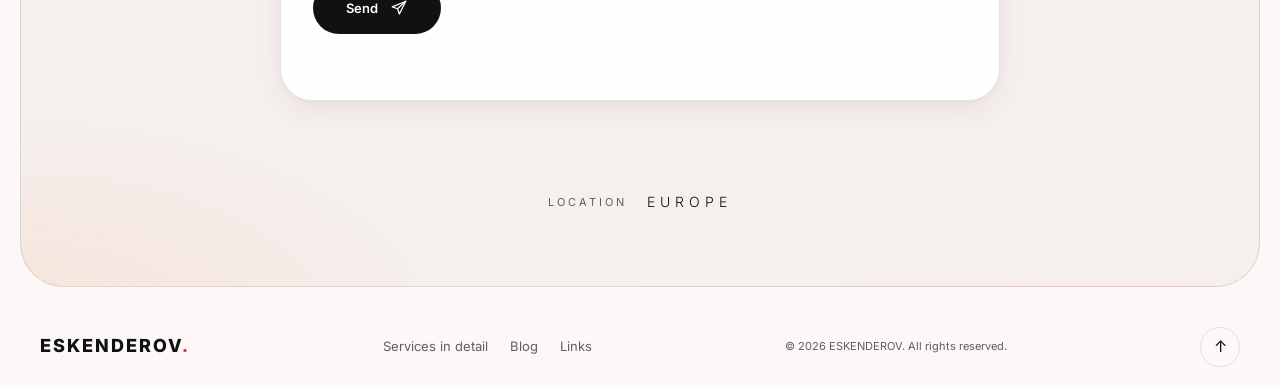
==== commit b2068cd6: "Update index.html" ====
--- a/index.html
+++ b/index.html
@@ -764,7 +764,7 @@
                             <div class="project-tags"><span>HTML / CSS</span><span>JavaScript</span></div>
                             <div class="project-links">
                                 <a class="project-link" href="coffee-demo.html" target="_blank" rel="noopener">Демо <i>↗</i></a>
-                                <a class="project-link" href="https://github.com/eskenderov1969-spec/Narhoz/blob/HEAD/coffee-demo.html" target="_blank" rel="noopener">Код <i>↗</i></a>
+                                <a class="project-link" href="https://github.com/eskenderov1969-spec/Narhoz/blob/HEAD/coffee-demo.html" data-code="coffee-demo.html" target="_blank" rel="noopener">Код <i>{ }</i></a>
                                 <a class="project-link" href="case-landing.html">Кейс <i>→</i></a>
                             </div>
                         </div>
--- a/style.css
+++ b/style.css
@@ -4523,3 +4523,168 @@
 
     .project-card .project-body p { font-size: 13px; }
 }
+
+
+/* =====================================================
+   V10: ОКНО ПРОСМОТРА КОДА
+===================================================== */
+
+html.modal-open { overflow: hidden; }
+
+.code-modal {
+    position: fixed;
+    inset: 0;
+    z-index: 2400;
+    display: grid;
+    place-items: center;
+    padding: 24px;
+}
+
+.code-modal[hidden] { display: none; }
+
+.code-modal-backdrop {
+    position: absolute;
+    inset: 0;
+    background: rgba(8, 8, 10, 0.68);
+    -webkit-backdrop-filter: blur(6px);
+    backdrop-filter: blur(6px);
+    animation: cm-fade 0.25s ease both;
+}
+
+.code-modal-box {
+    position: relative;
+    display: flex;
+    flex-direction: column;
+    width: min(1040px, 100%);
+    height: min(82vh, 780px);
+    border: 1px solid rgba(255, 255, 255, 0.12);
+    border-radius: var(--radius-lg);
+    background: #121216;
+    box-shadow: 0 40px 100px -20px rgba(0, 0, 0, 0.7);
+    overflow: hidden;
+    animation: cm-pop 0.32s cubic-bezier(0.22, 0.61, 0.36, 1) both;
+}
+
+@keyframes cm-fade { from { opacity: 0; } }
+@keyframes cm-pop  { from { opacity: 0; transform: translateY(18px) scale(0.97); } }
+
+.code-modal-head {
+    display: flex;
+    flex: none;
+    align-items: center;
+    gap: 14px;
+    padding: 12px 16px;
+    border-bottom: 1px solid rgba(255, 255, 255, 0.09);
+    background: #17171c;
+    color: #b5b5bd;
+    font-size: 13px;
+}
+
+.cm-dots { display: flex; gap: 7px; }
+.cm-dots i { width: 11px; height: 11px; border-radius: 50%; background: #ff5f57; }
+.cm-dots i:nth-child(2) { background: #febc2e; }
+.cm-dots i:nth-child(3) { background: #28c840; }
+
+.cm-title {
+    color: #ececf1;
+    font-family: "SFMono-Regular", Consolas, "Liberation Mono", monospace;
+    font-size: 13px;
+}
+
+.cm-meta { color: #7d7d88; font-size: 12px; }
+
+.cm-actions {
+    display: flex;
+    gap: 8px;
+    margin-left: auto;
+}
+
+.cm-btn {
+    padding: 7px 14px;
+    border: 1px solid rgba(255, 255, 255, 0.14);
+    border-radius: 999px;
+    background: transparent;
+    color: #e6e6ea;
+    font: inherit;
+    font-size: 12px;
+    text-decoration: none;
+    cursor: pointer;
+    transition: border-color 0.2s ease, color 0.2s ease, background 0.2s ease;
+}
+
+.cm-btn:hover { border-color: var(--red); color: #fff; }
+
+.cm-close {
+    width: 32px;
+    padding: 0;
+    font-size: 18px;
+    line-height: 1;
+}
+
+.code-modal-body {
+    flex: 1;
+    margin: 0;
+    padding: 14px 0 22px;
+    overflow: auto;
+    background: #121216;
+    color: #d8d8de;
+    font-family: "SFMono-Regular", Consolas, "Liberation Mono", monospace;
+    font-size: 12.5px;
+    line-height: 1.7;
+    tab-size: 2;
+    counter-reset: ln;
+    outline-offset: -3px;
+}
+
+.code-modal-body code { display: block; width: max-content; min-width: 100%; font: inherit; }
+
+.cl {
+    display: block;
+    padding: 0 22px 0 0;
+    white-space: pre;
+    counter-increment: ln;
+}
+
+.cl::before {
+    content: counter(ln);
+    display: inline-block;
+    width: 3.4em;
+    margin-right: 1.2em;
+    color: #55555f;
+    text-align: right;
+    user-select: none;
+}
+
+.tk-c { color: #6e7681; font-style: italic; }
+.tk-s { color: #a5d6ff; }
+.tk-t { color: #ff7b72; }
+.tk-k { color: #d2a8ff; }
+
+.cm-note {
+    display: block;
+    padding: 30px 28px;
+    color: #9a9aa4;
+    font-family: inherit;
+    font-size: 14px;
+    white-space: normal;
+}
+
+.cm-note a { color: #ff8a80; }
+
+.more-link-code { margin-left: 18px; }
+
+@media (max-width: 700px) {
+    .code-modal { padding: 0; align-items: end; }
+    .code-modal-box {
+        width: 100%;
+        height: 88vh;
+        border-radius: var(--radius-lg) var(--radius-lg) 0 0;
+    }
+    .code-modal-head { flex-wrap: wrap; gap: 8px 12px; padding: 12px; }
+    .cm-meta { display: none; }
+    .code-modal-body { font-size: 11.5px; }
+}
+
+@media (prefers-reduced-motion: reduce) {
+    .code-modal-box, .code-modal-backdrop { animation: none; }
+}
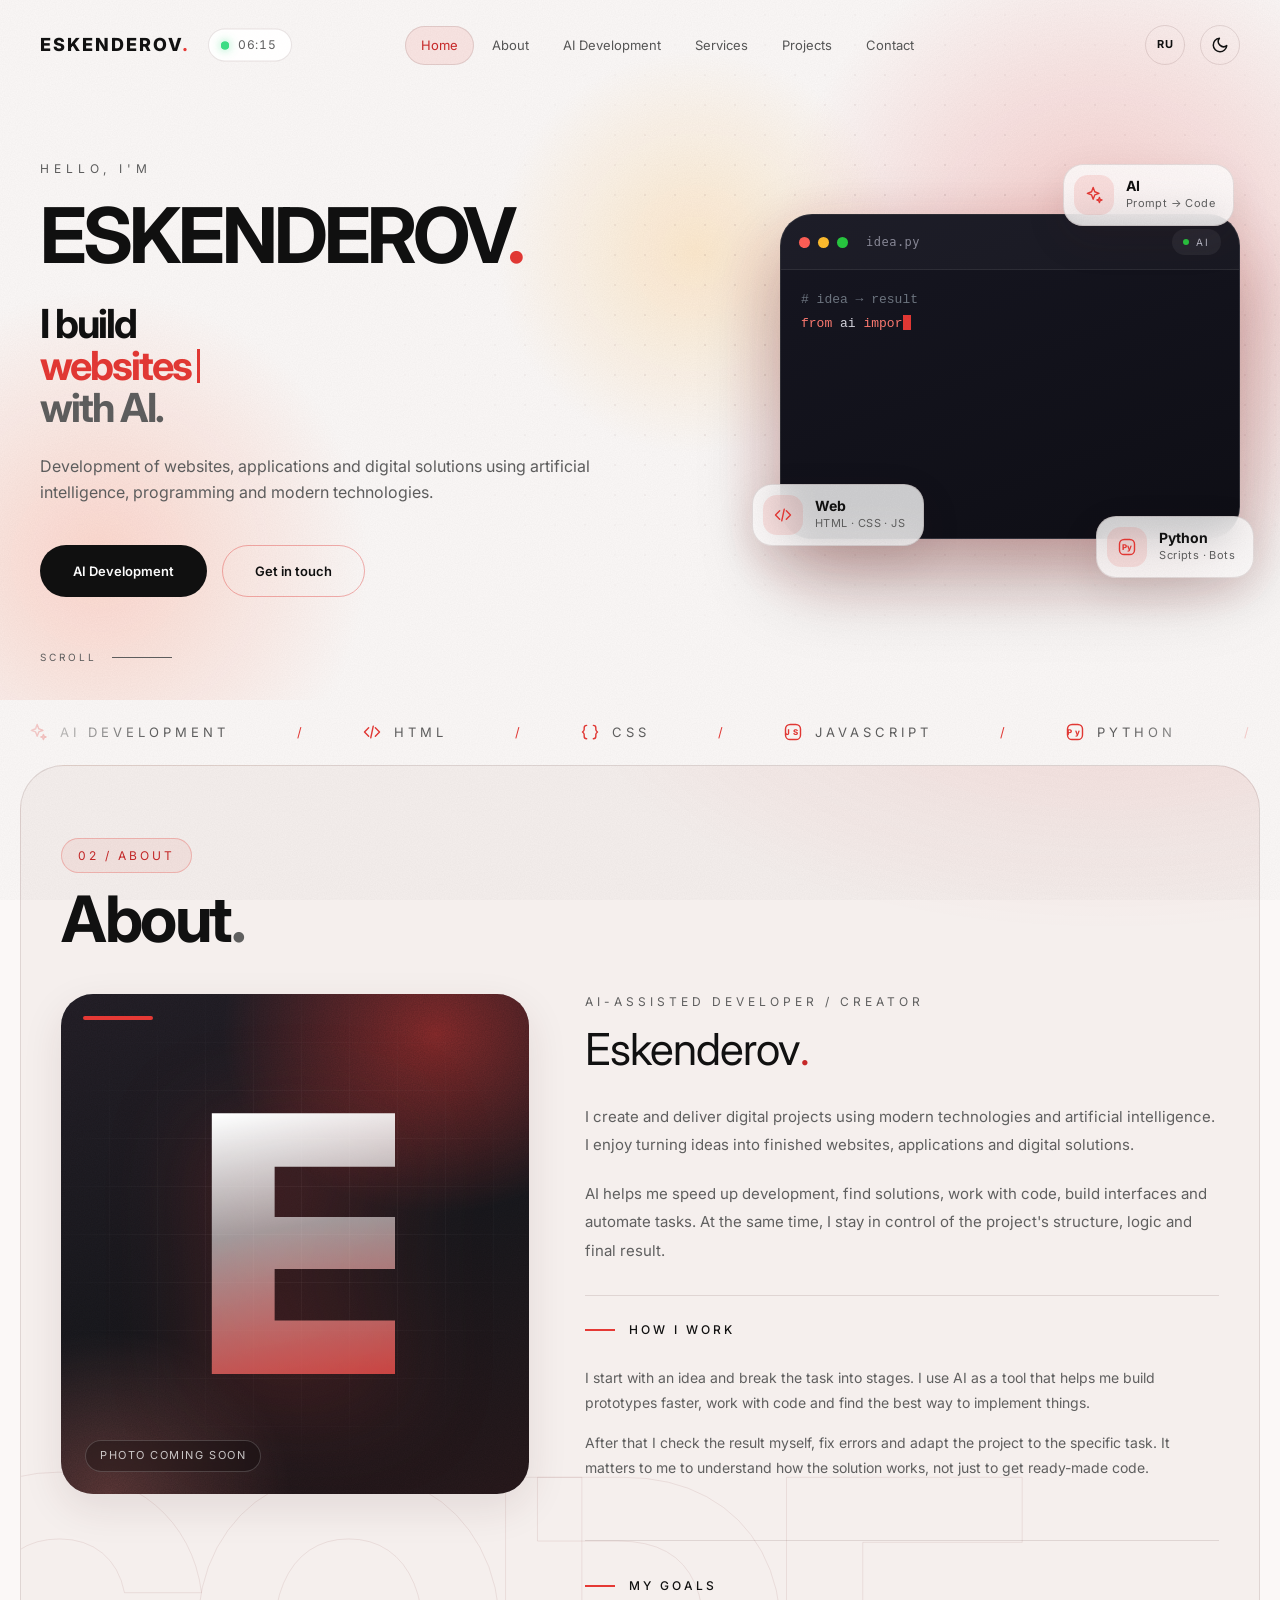
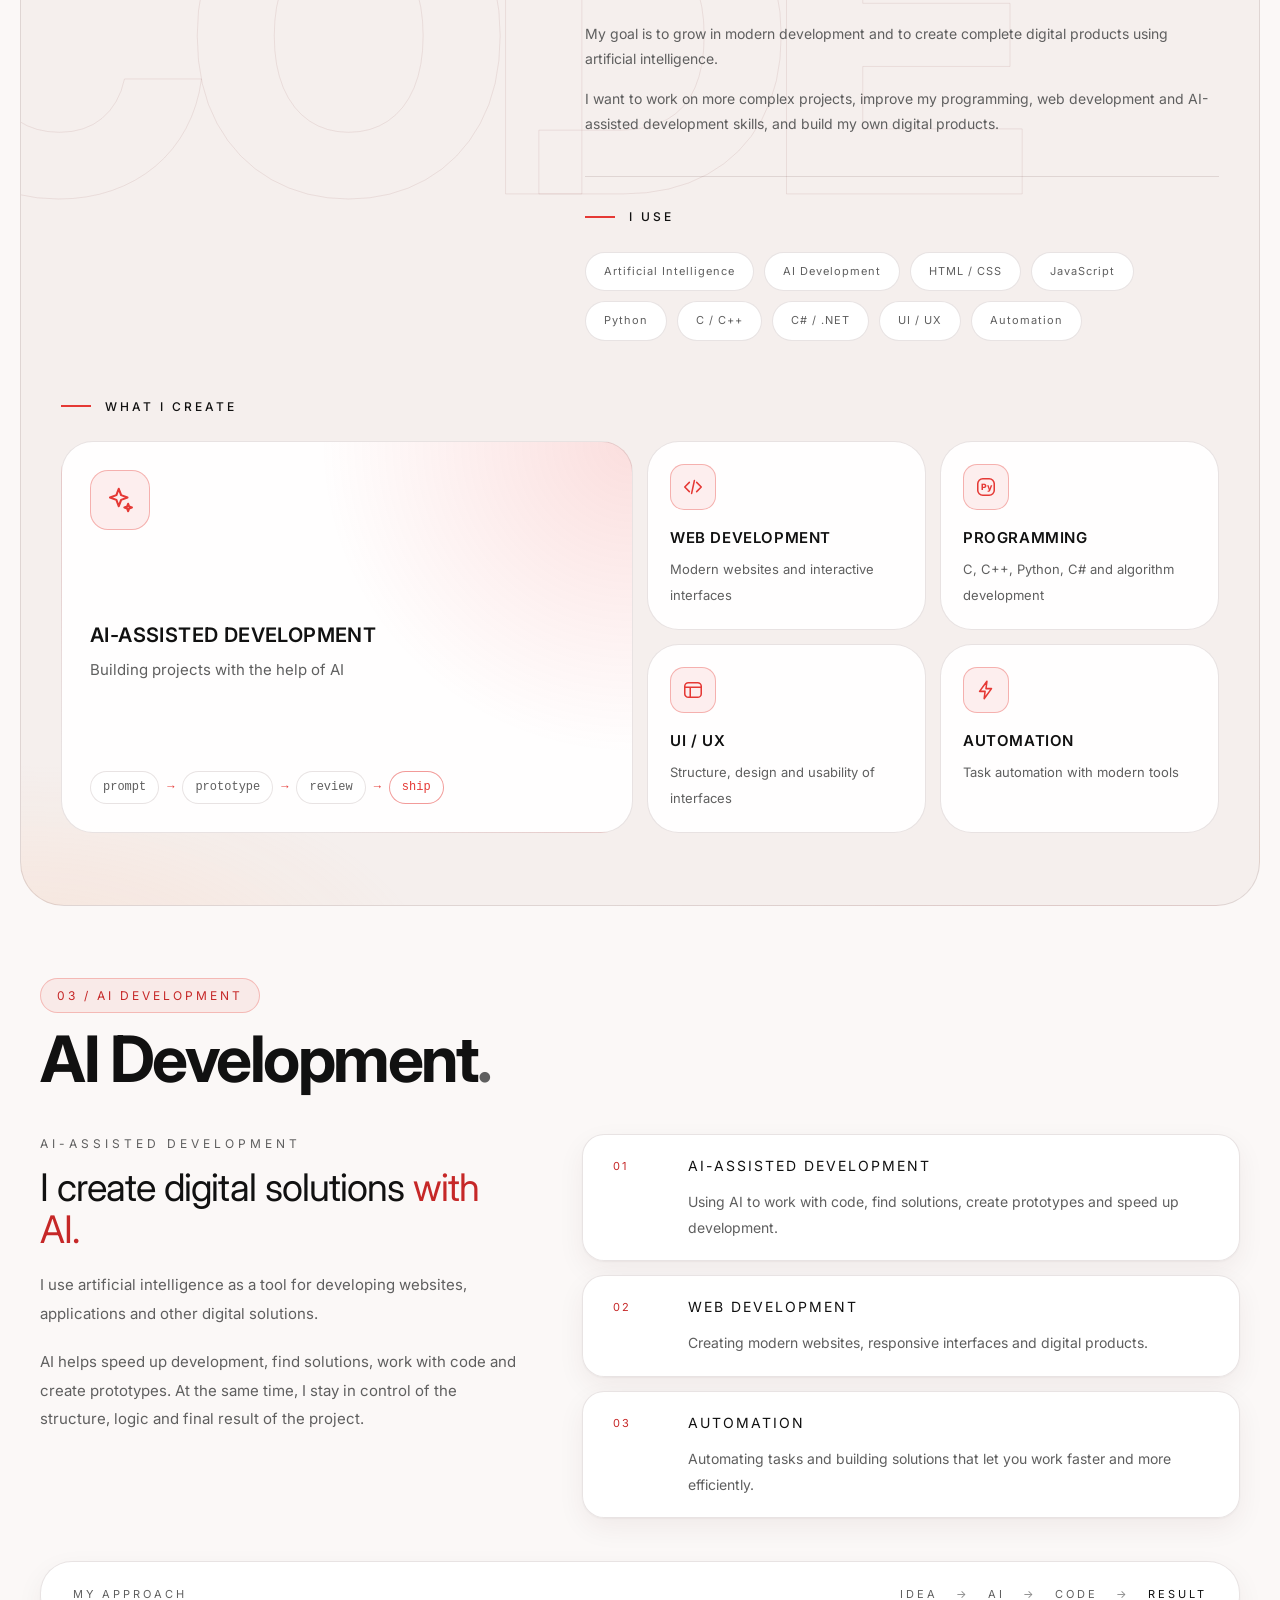
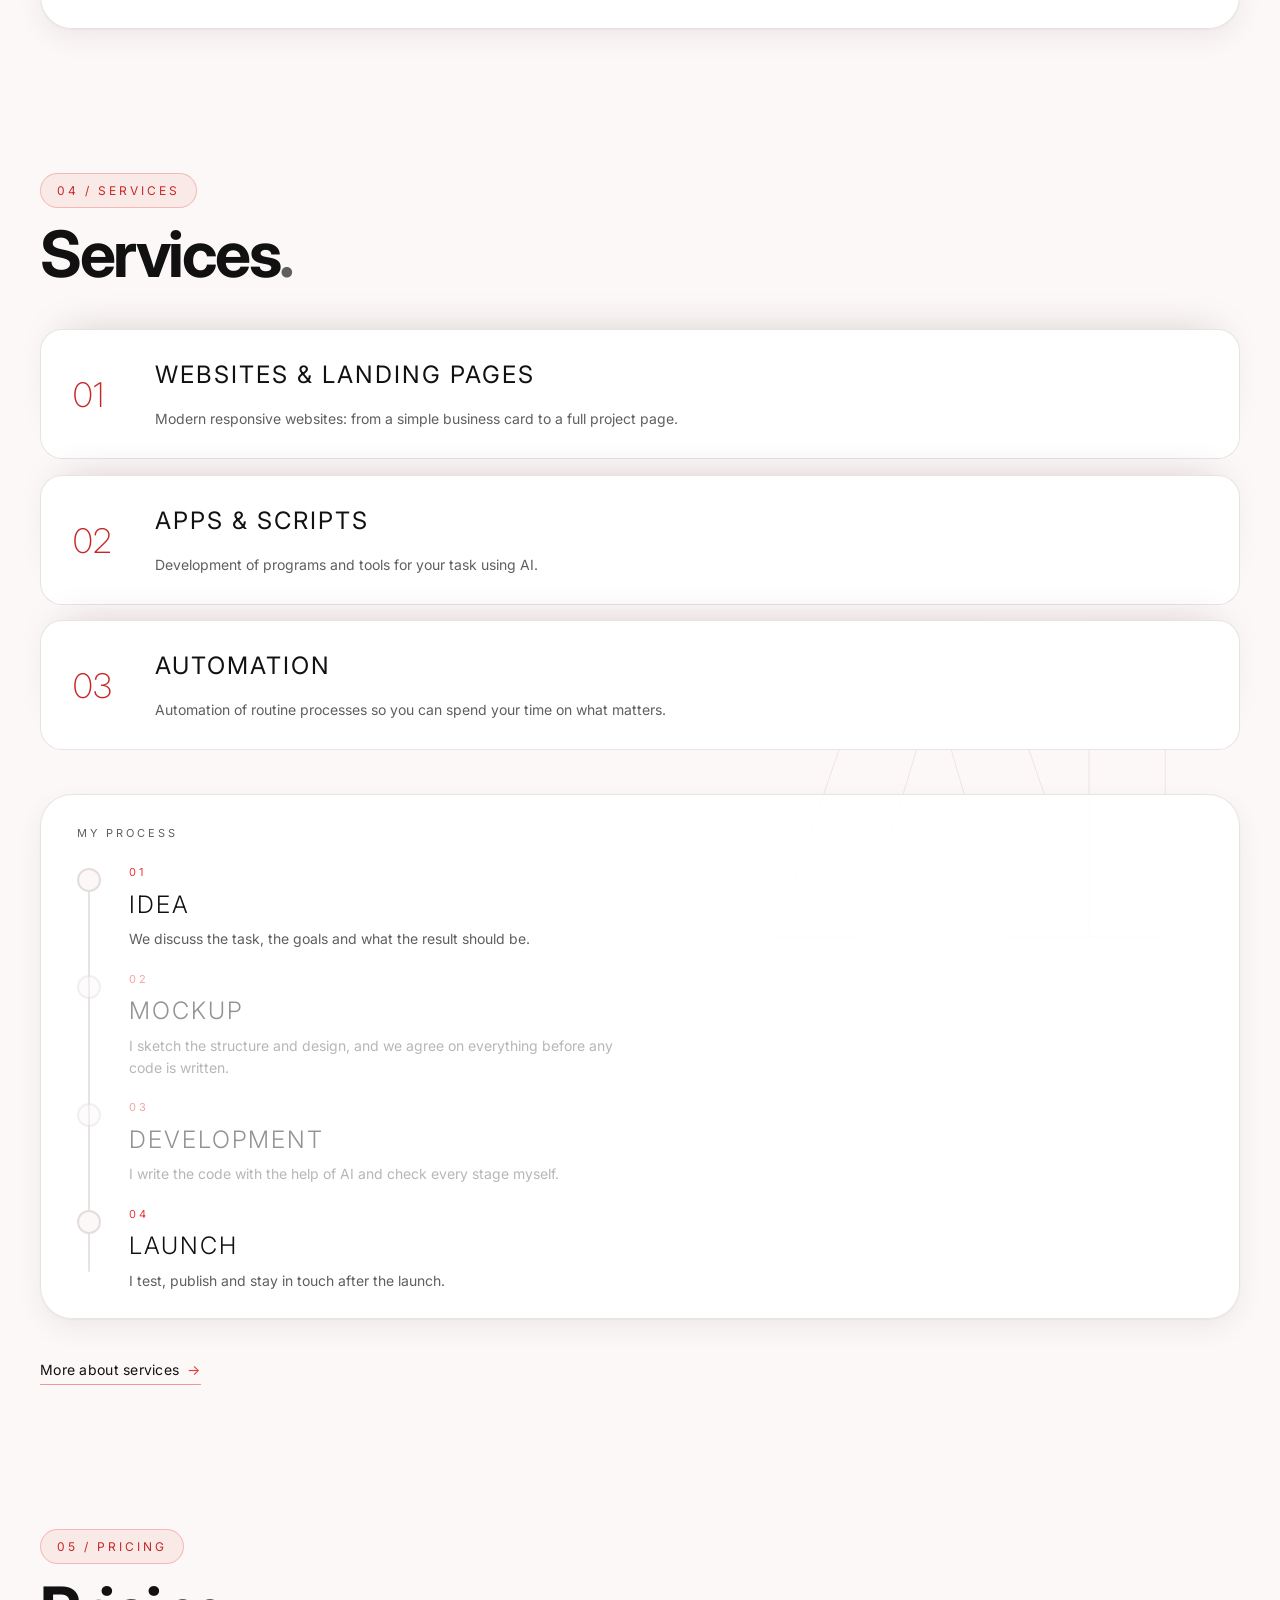
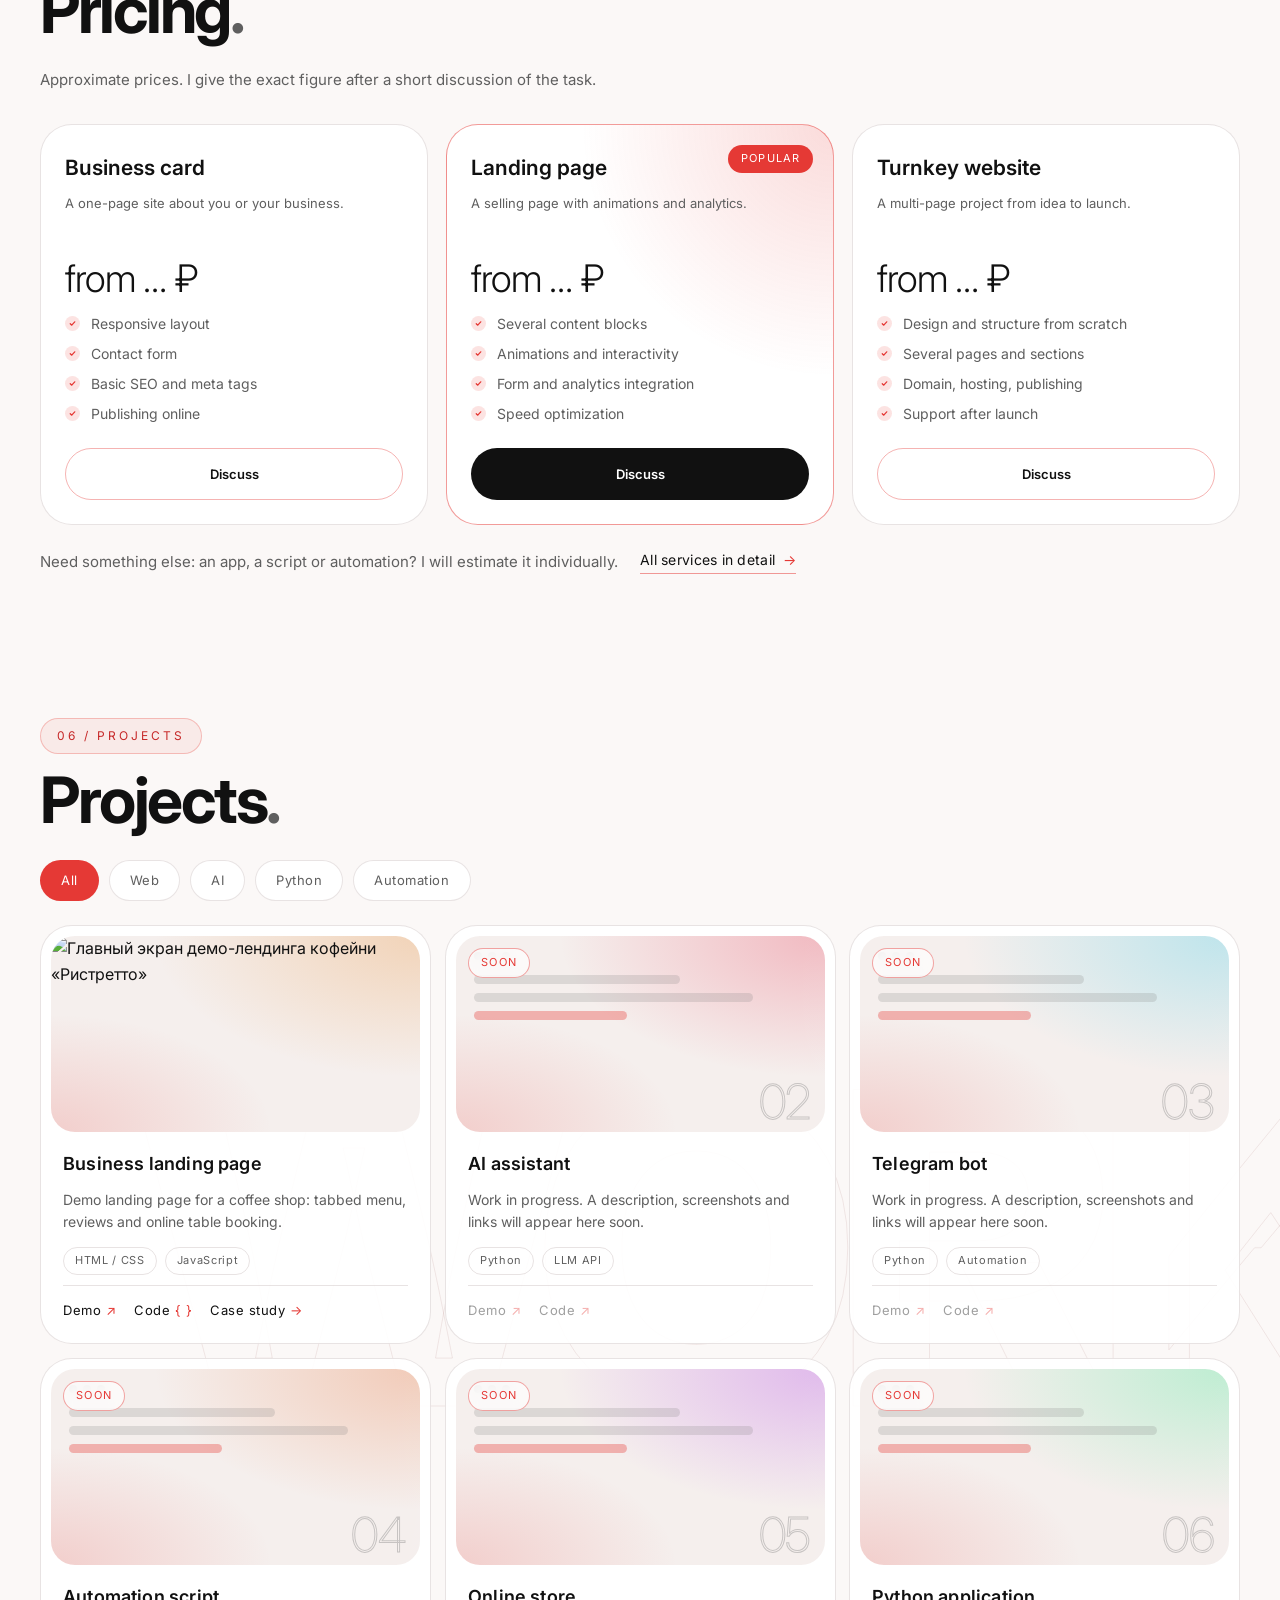
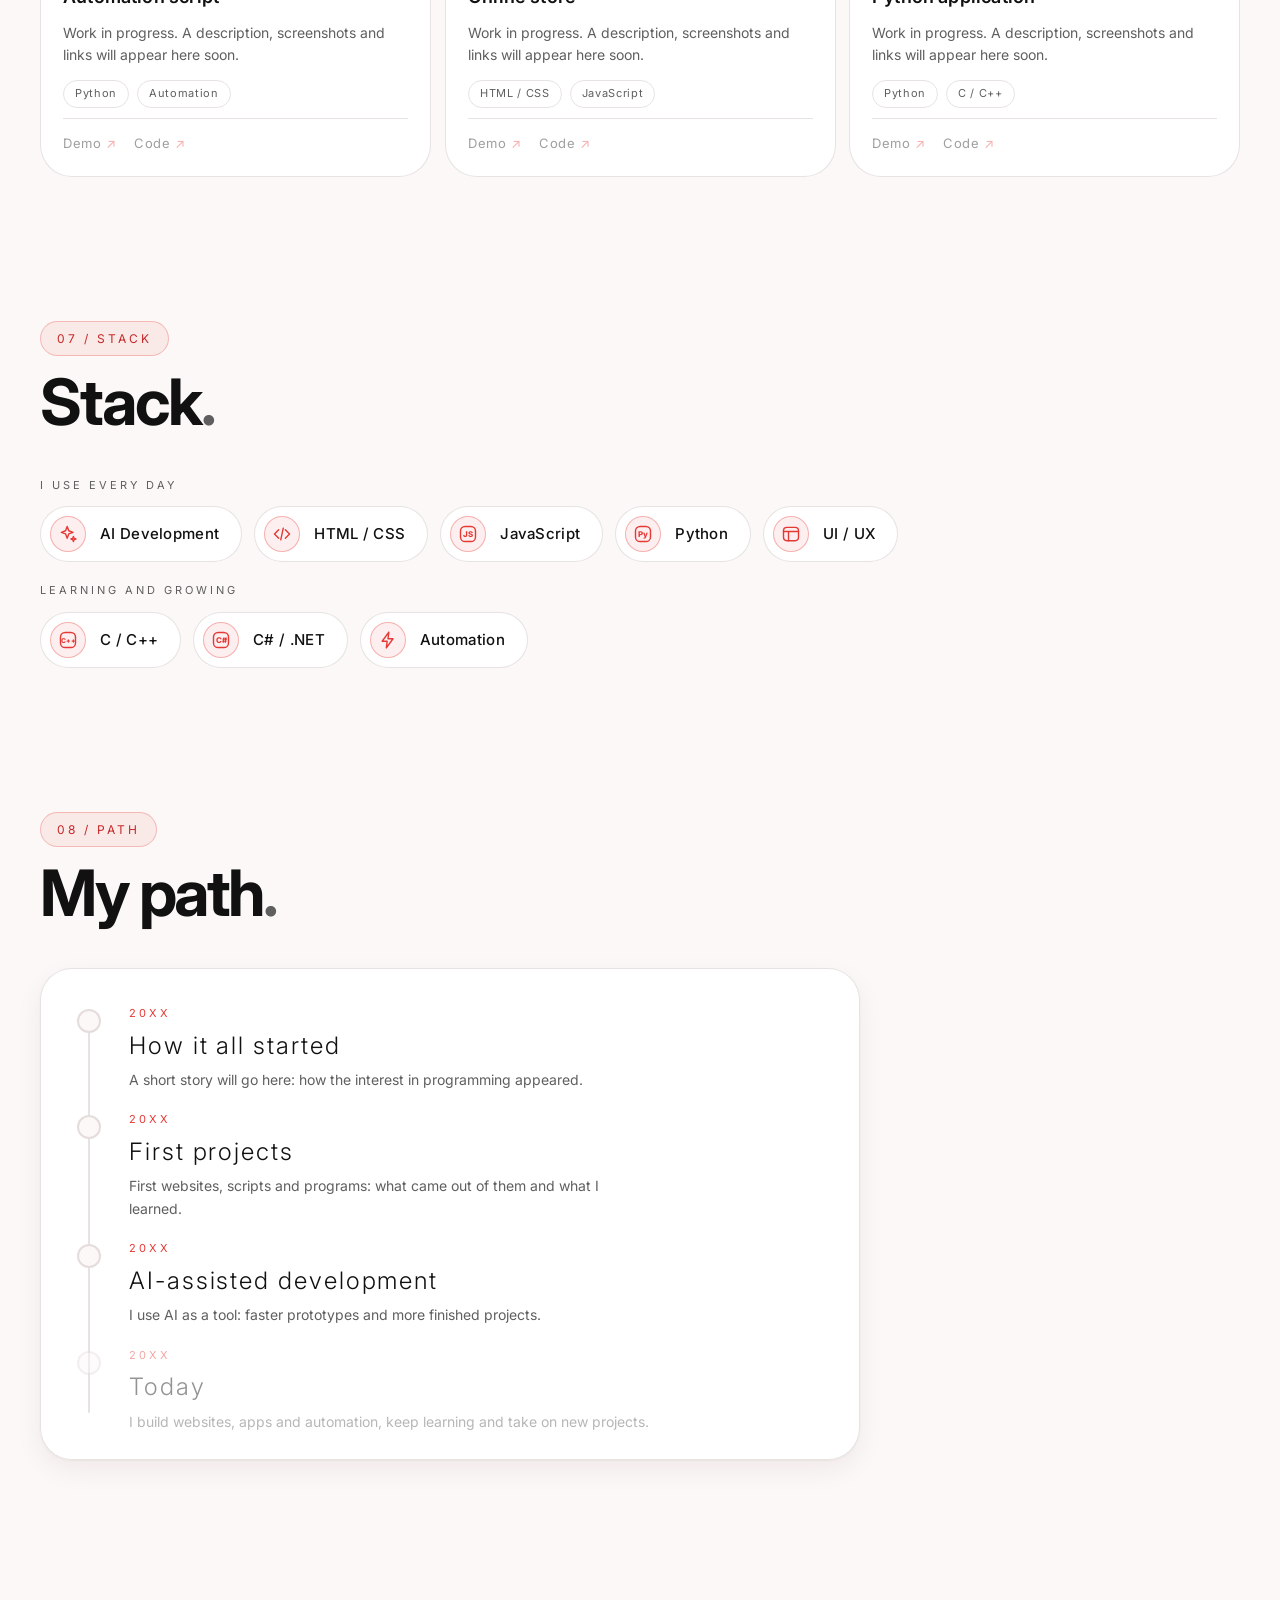
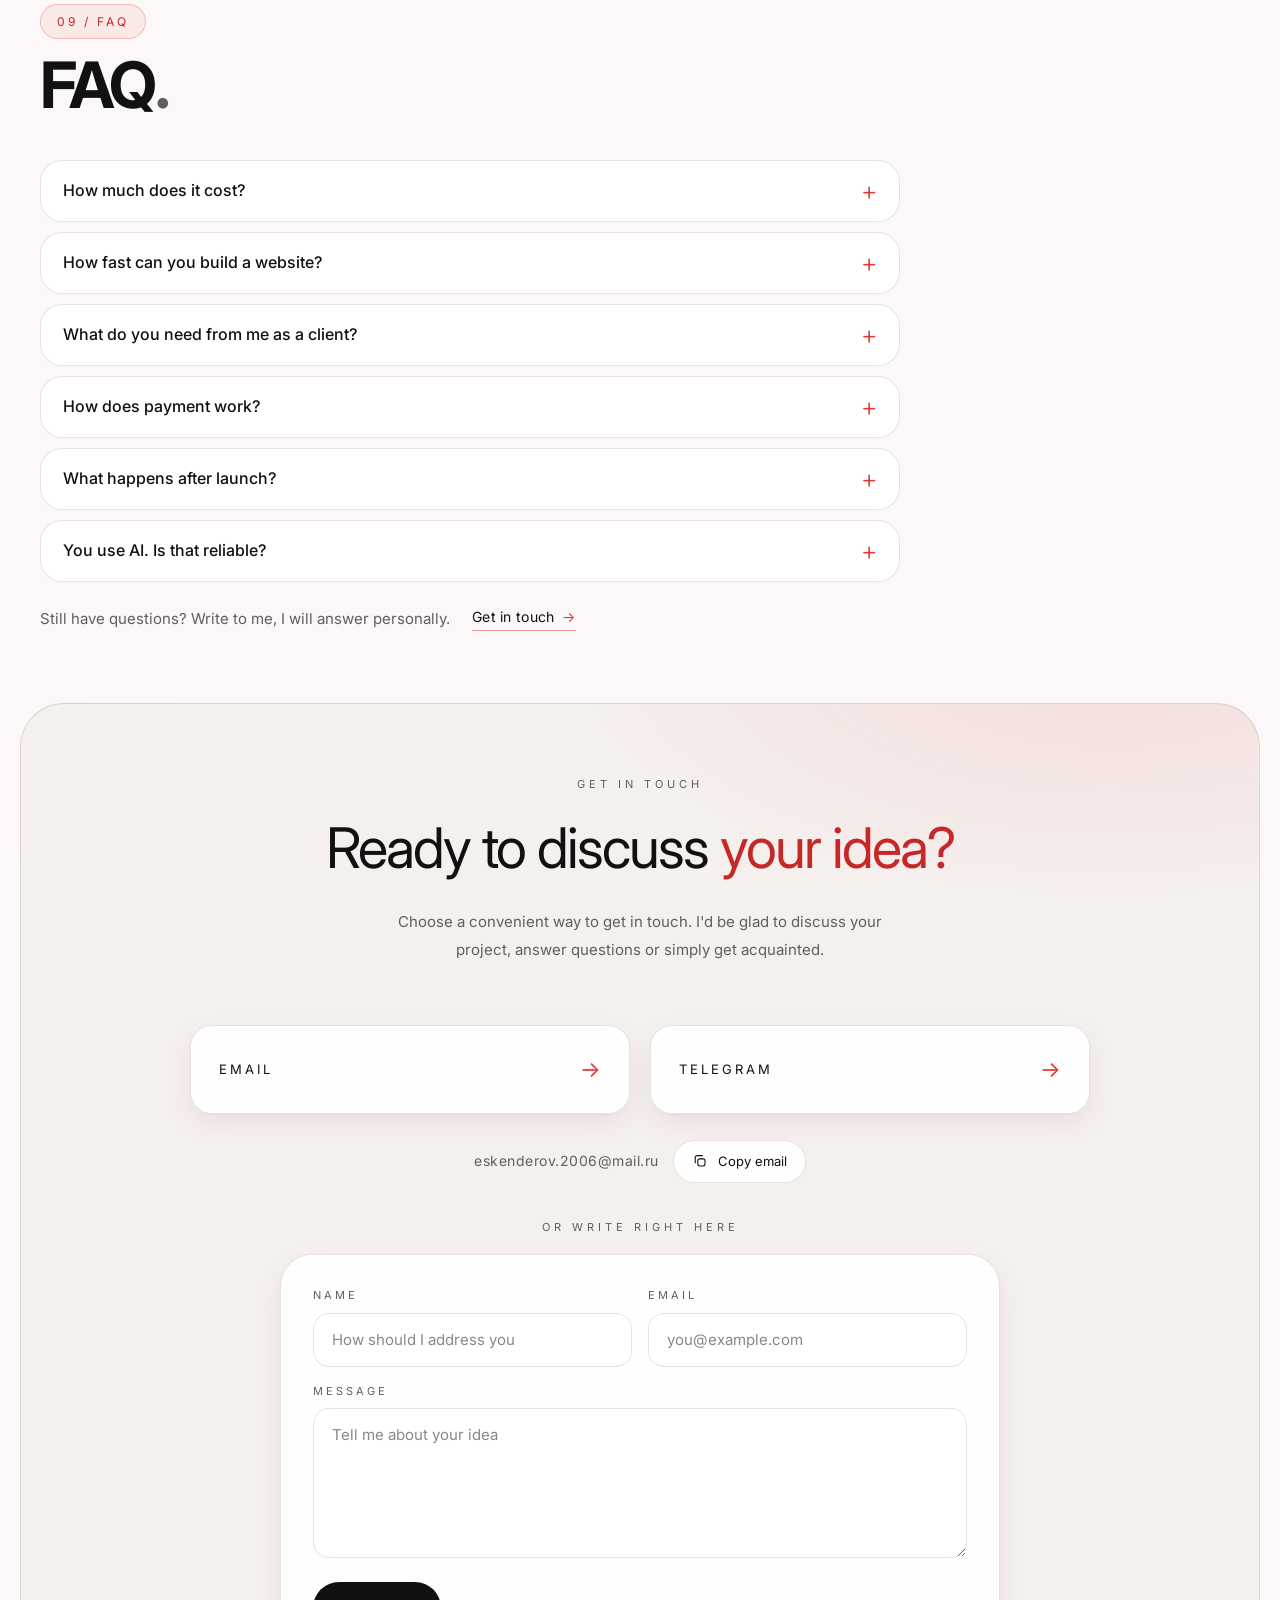
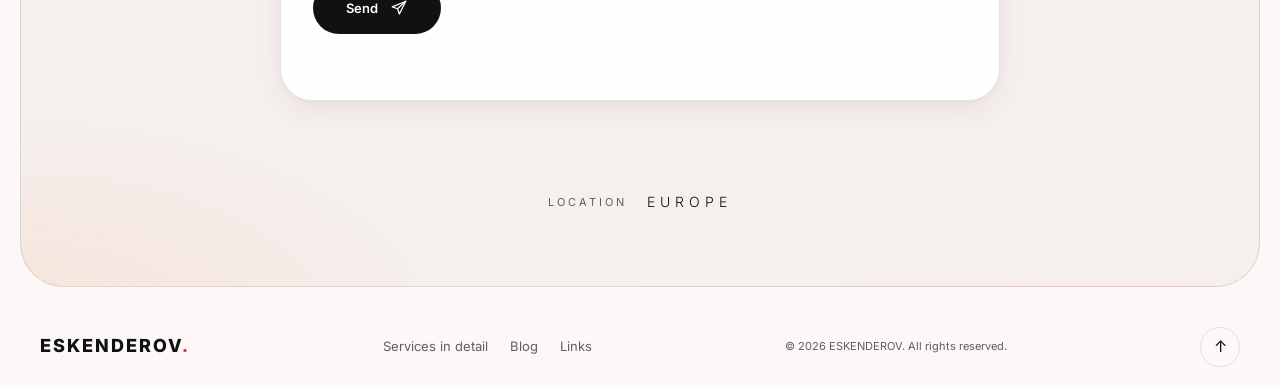
==== commit 7414648e: "Update project description for coffee landing page" ====
--- a/index.html
+++ b/index.html
@@ -752,11 +752,11 @@
 
                 <div class="project-grid reveal" id="projectGrid">
 
-                    <!-- PROJECT 01: Лендинг для бизнеса (демо кофейни «Зерно») -->
+                    <!-- PROJECT 01: Лендинг для бизнеса (демо кофейни «Ристретто») -->
                     <article class="project-card" data-tags="web" style="--h:30">
                         <div class="project-thumb">
                             <img src="coffee-hero.webp" width="1600" height="900" loading="lazy" decoding="async"
-                                 alt="Главный экран демо-лендинга кофейни «Зерно»">
+                                 alt="Главный экран демо-лендинга кофейни «Ристретто»">
                         </div>
                         <div class="project-body">
                             <h3>Лендинг для бизнеса</h3>
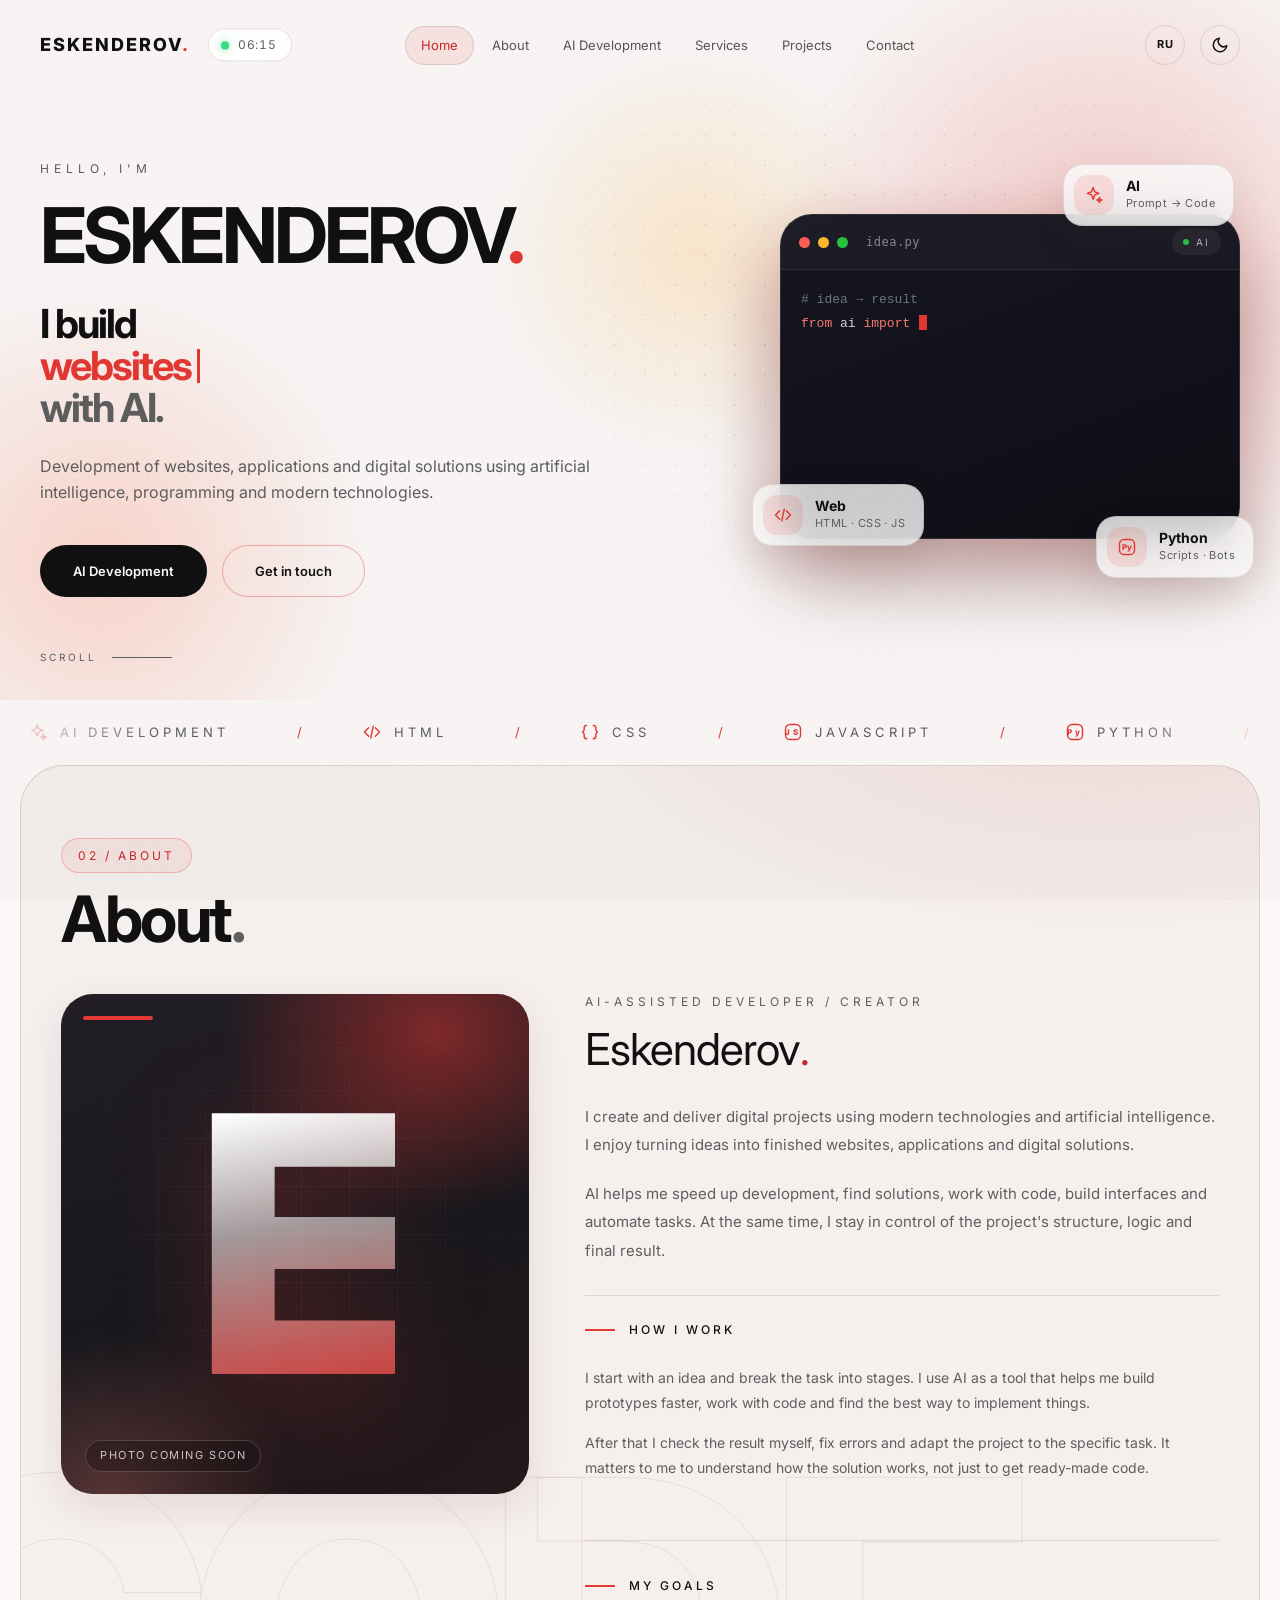
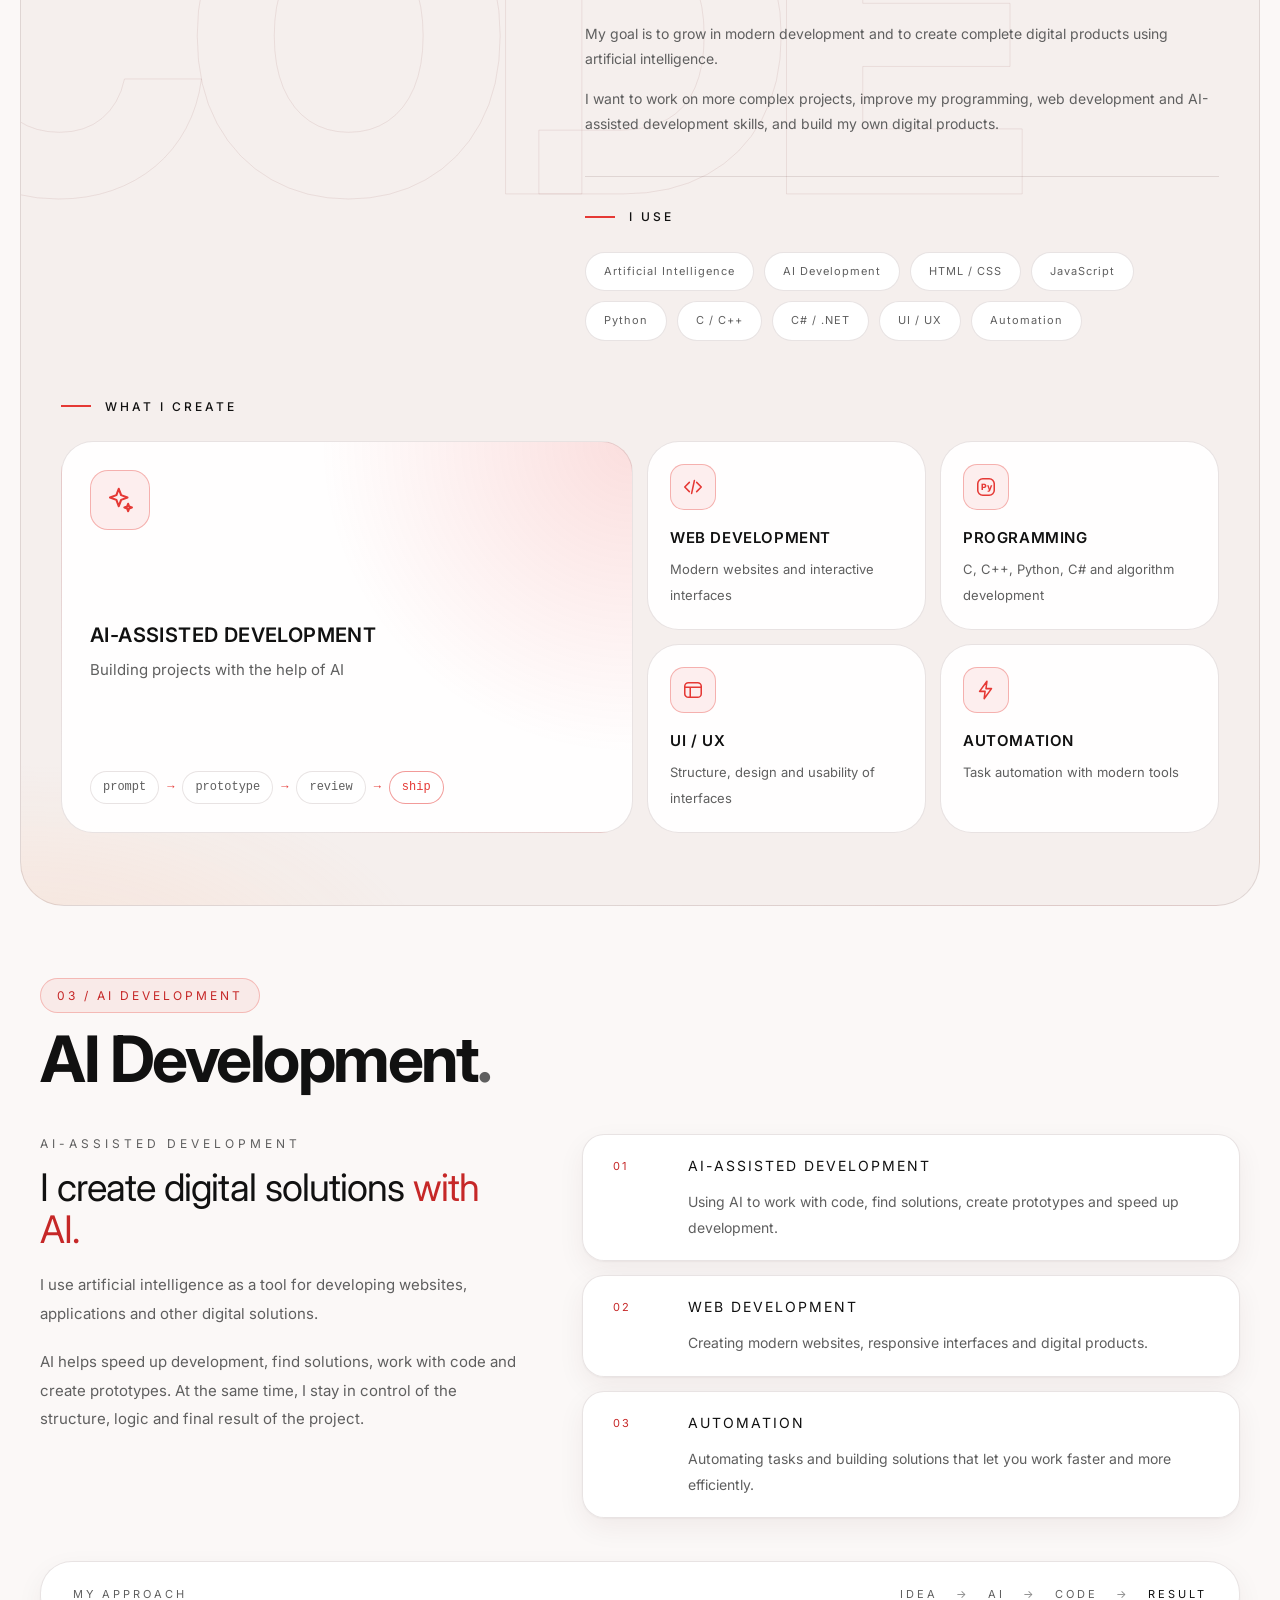
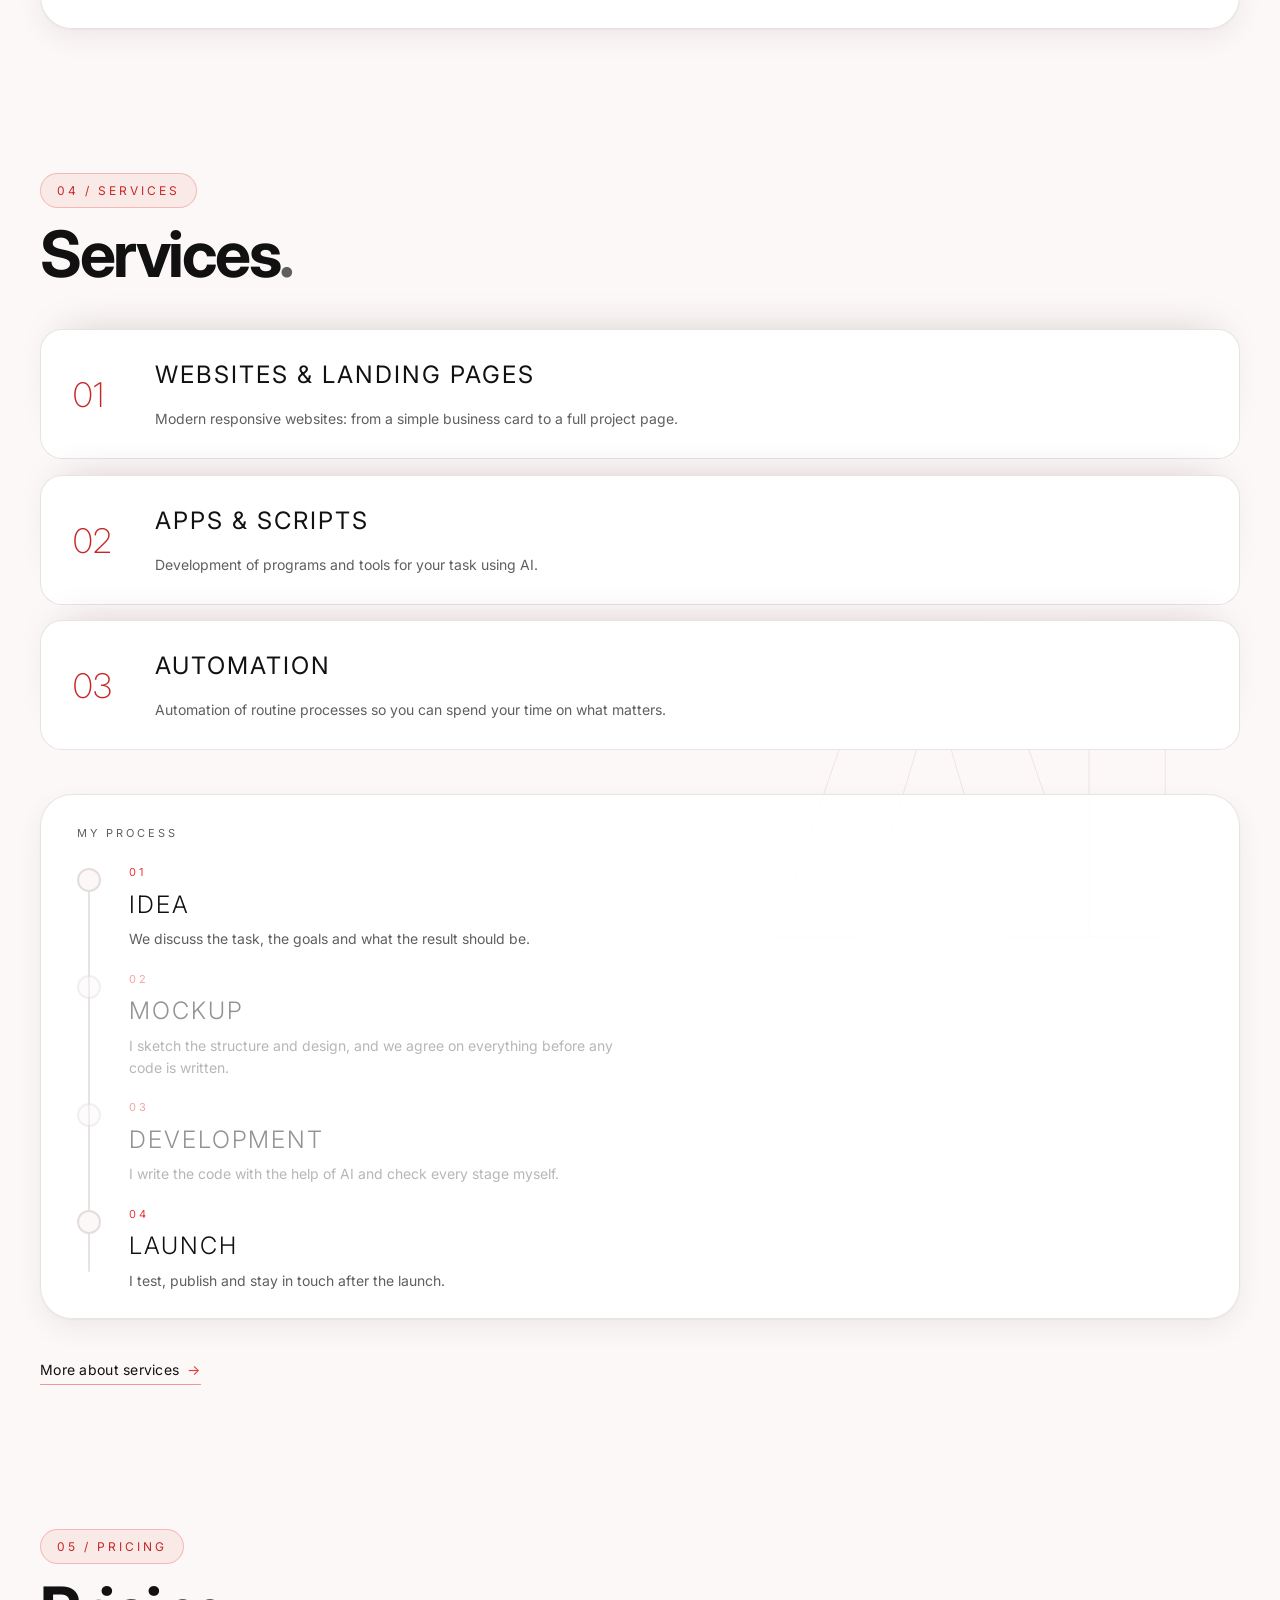
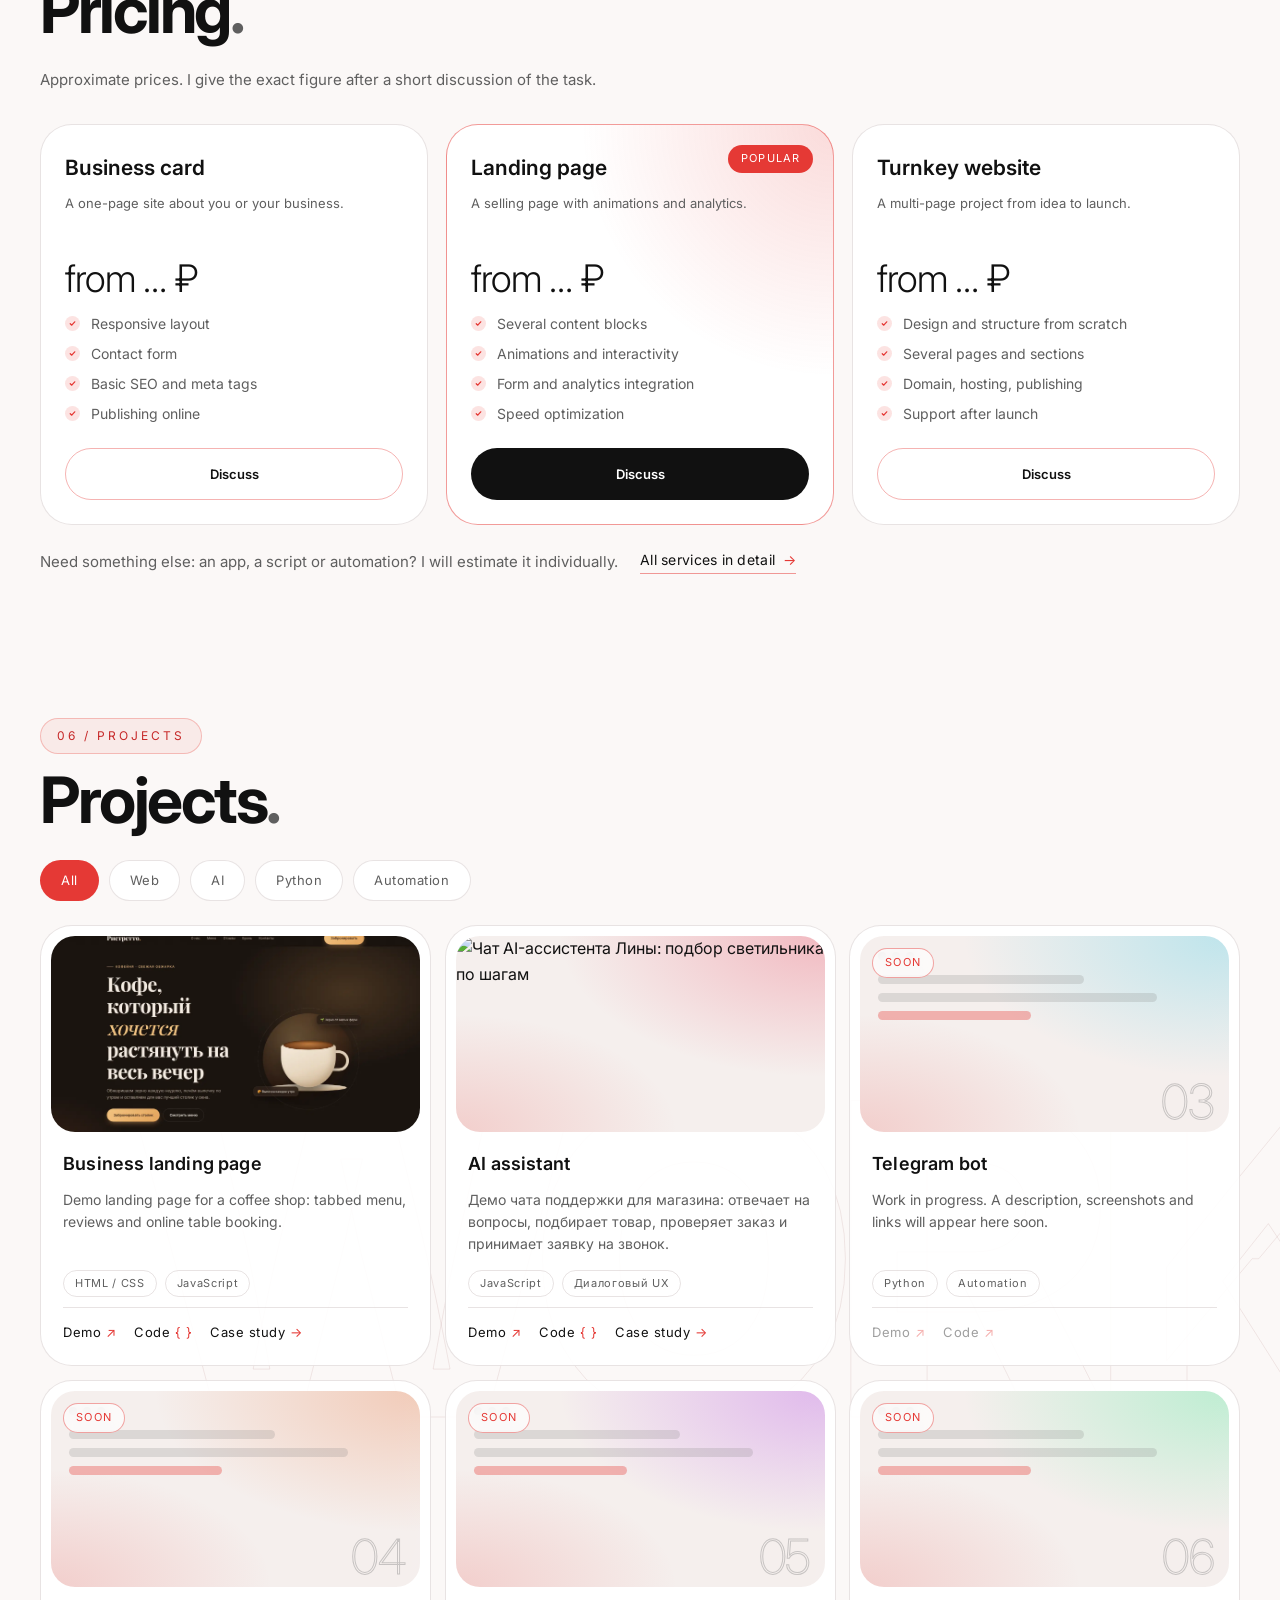
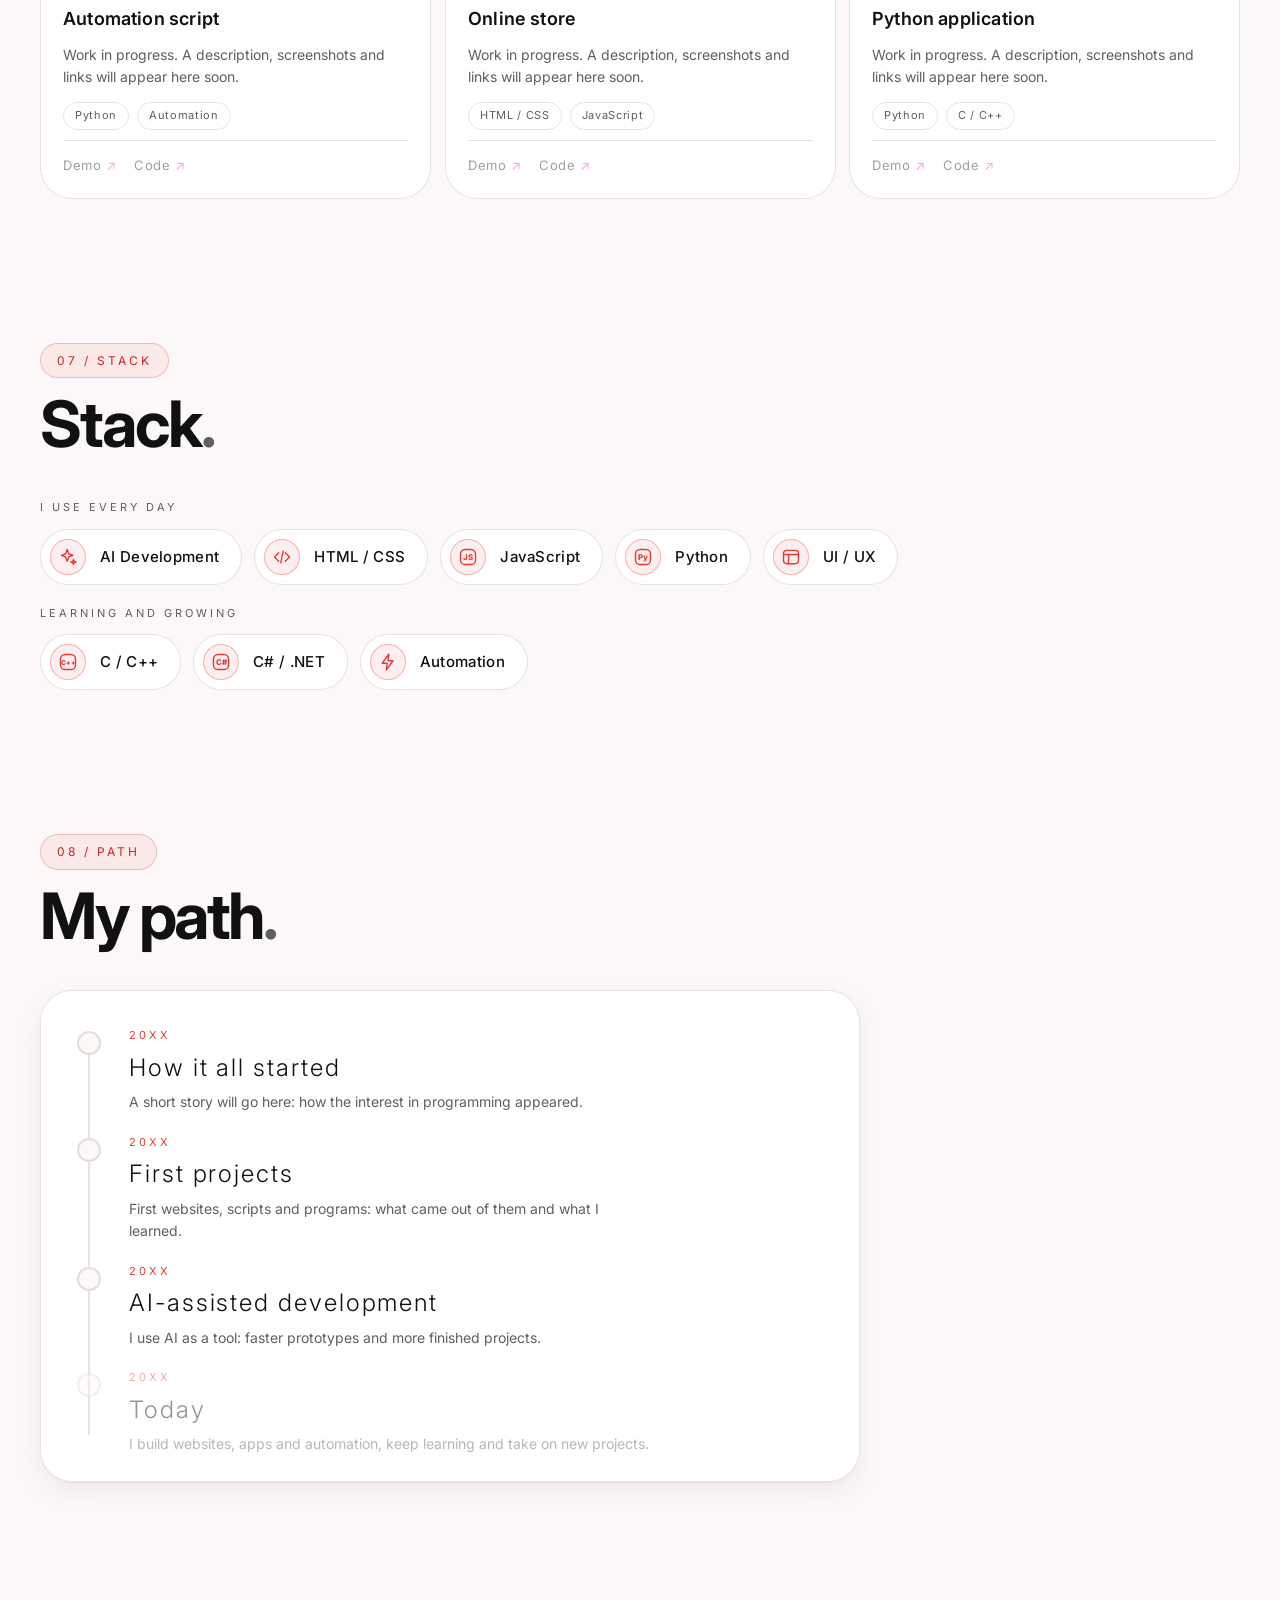
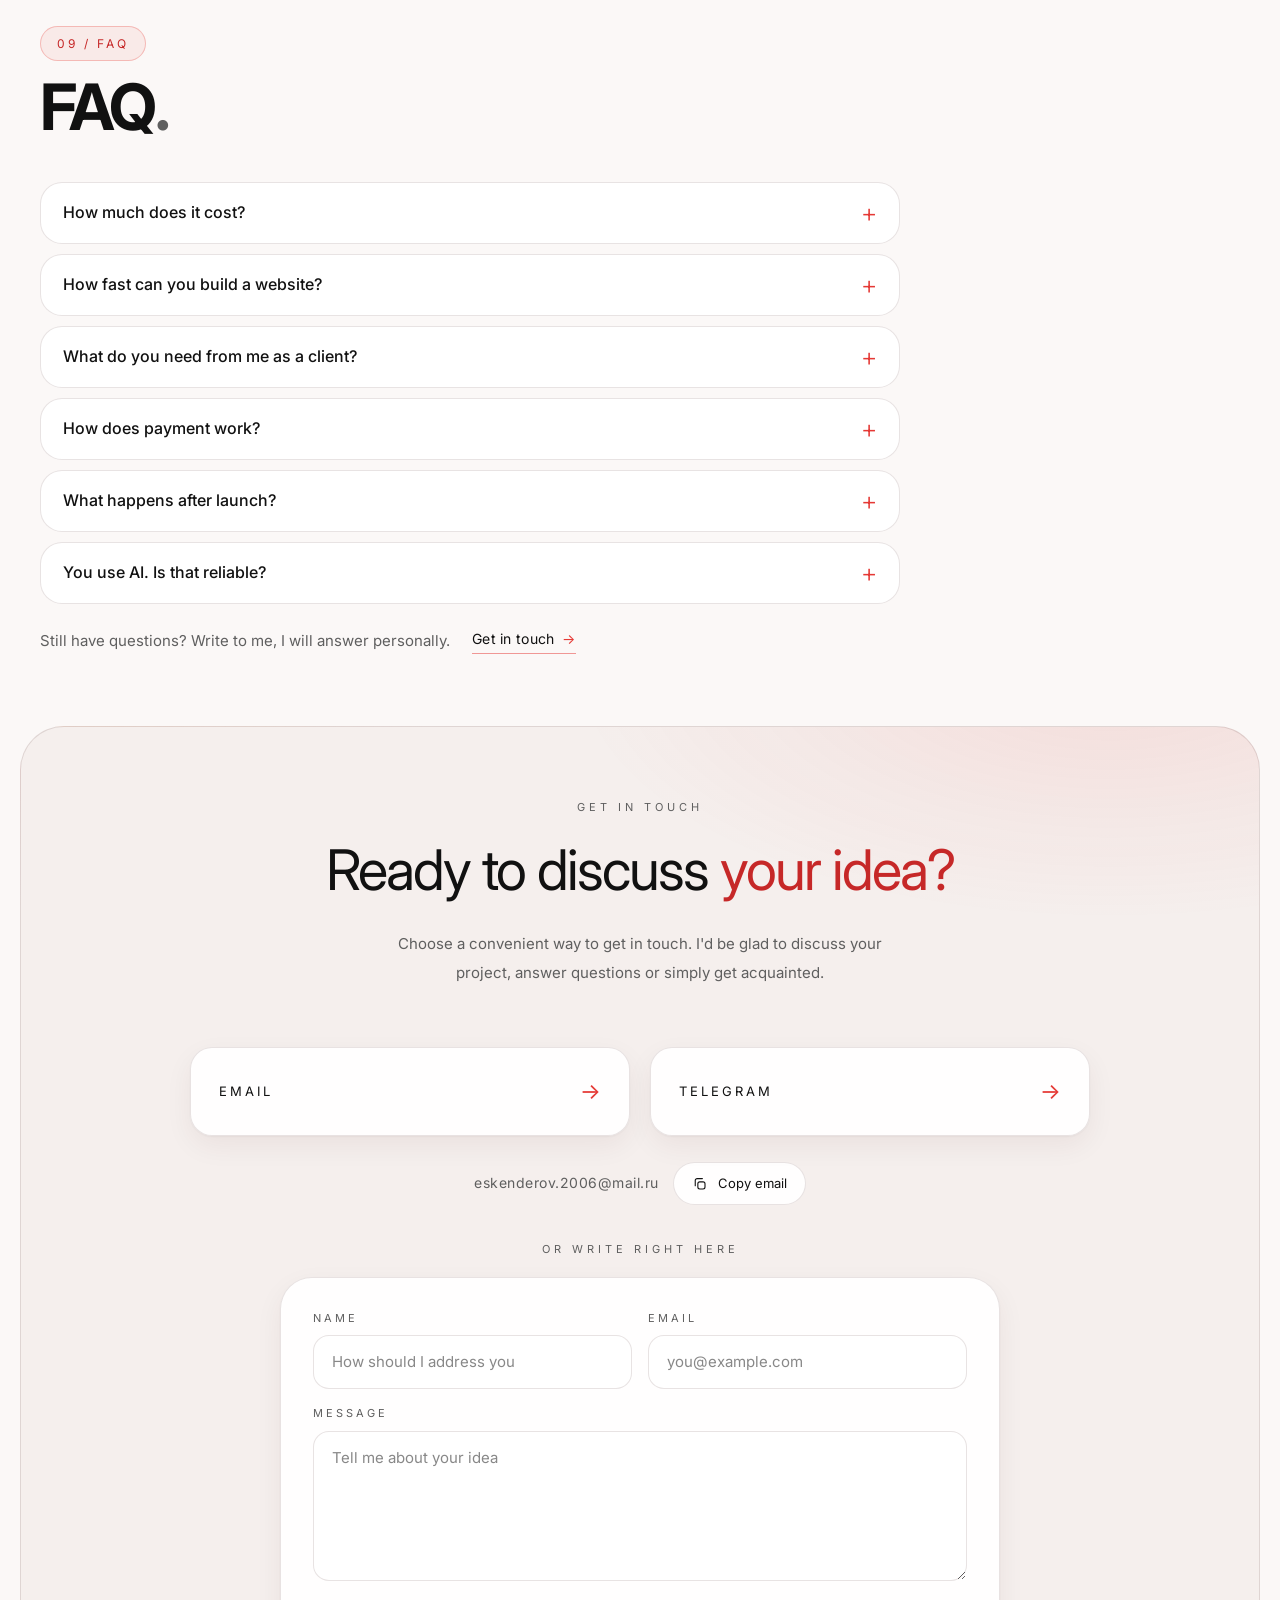
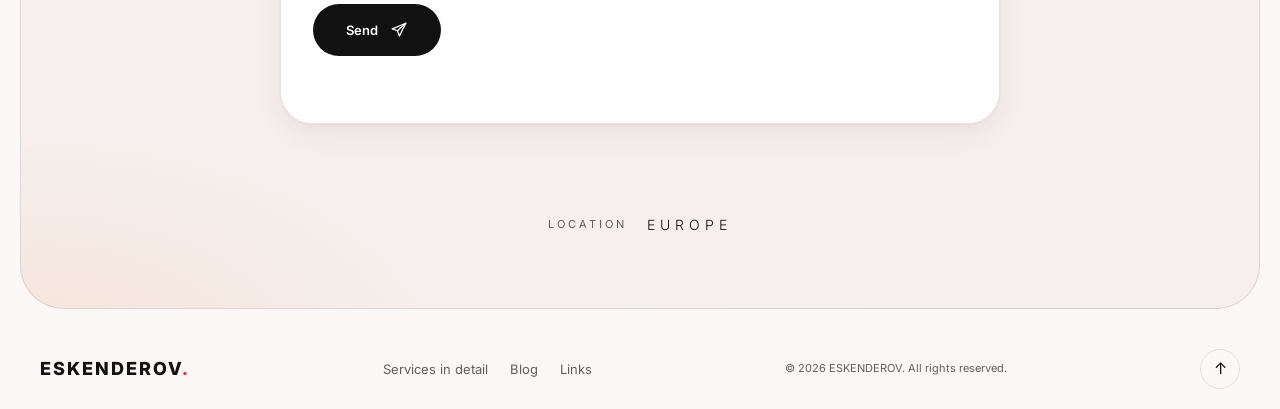
==== commit 2423e635: "Update index.html" ====
--- a/index.html
+++ b/index.html
@@ -770,23 +770,20 @@
                         </div>
                     </article>
 
-                    <!-- PROJECT 02: заглушка. Для реального проекта уберите класс is-soon, замените .project-art на <img src="..." alt="..."> и укажите href в ссылках -->
-                    <article class="project-card is-soon" data-tags="ai" style="--h:350">
+                    <!-- PROJECT 02: AI-ассистент (демо чата поддержки «Лина») -->
+                    <article class="project-card" data-tags="ai" style="--h:350">
                         <div class="project-thumb">
-                            <div class="project-art" aria-hidden="true">
-                                <span class="pa-dots"><i></i><i></i><i></i></span>
-                                <span class="pa-bar w1"></span><span class="pa-bar w2"></span><span class="pa-bar w3"></span>
-                                <span class="pa-num">02</span>
-                            </div>
-                            <span class="project-badge">Скоро</span>
+                            <img src="ai-pick.webp" width="1600" height="900" loading="lazy" decoding="async"
+                                 alt="Чат AI-ассистента Лины: подбор светильника по шагам">
                         </div>
                         <div class="project-body">
                             <h3>AI-ассистент</h3>
-                            <p>Проект в работе. Скоро здесь появится описание, скриншоты и ссылки.</p>
-                            <div class="project-tags"><span>Python</span><span>LLM API</span></div>
+                            <p>Демо чата поддержки для магазина: отвечает на вопросы, подбирает товар, проверяет заказ и принимает заявку на звонок.</p>
+                            <div class="project-tags"><span>JavaScript</span><span>Диалоговый UX</span></div>
                             <div class="project-links">
-                                <a class="project-link" aria-disabled="true" tabindex="-1">Демо <i>↗</i></a>
-                                <a class="project-link" aria-disabled="true" tabindex="-1">Код <i>↗</i></a>
+                                <a class="project-link" href="ai-demo.html" target="_blank" rel="noopener">Демо <i>↗</i></a>
+                                <a class="project-link" href="https://github.com/eskenderov1969-spec/Narhoz/blob/HEAD/ai-demo.html" data-code="ai-demo.html" target="_blank" rel="noopener">Код <i>{ }</i></a>
+                                <a class="project-link" href="case-ai.html">Кейс <i>→</i></a>
                             </div>
                         </div>
                     </article>
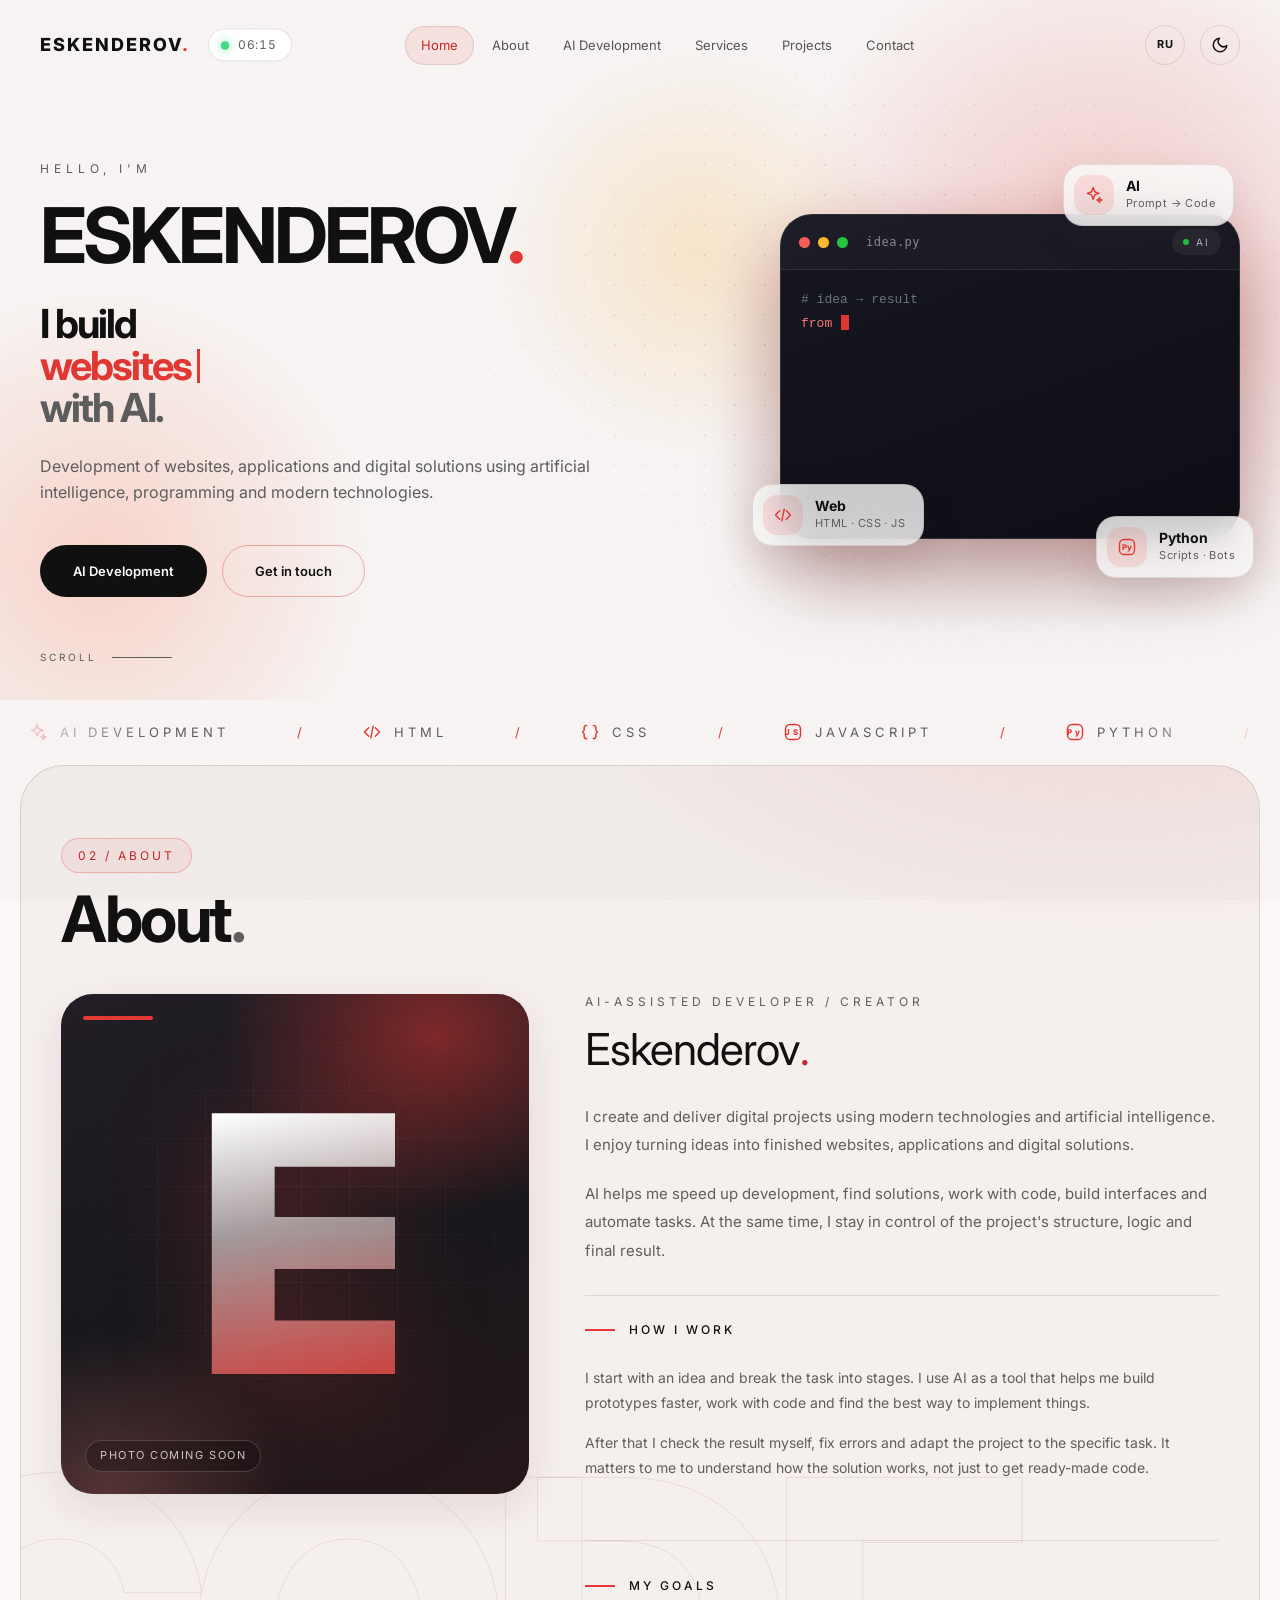
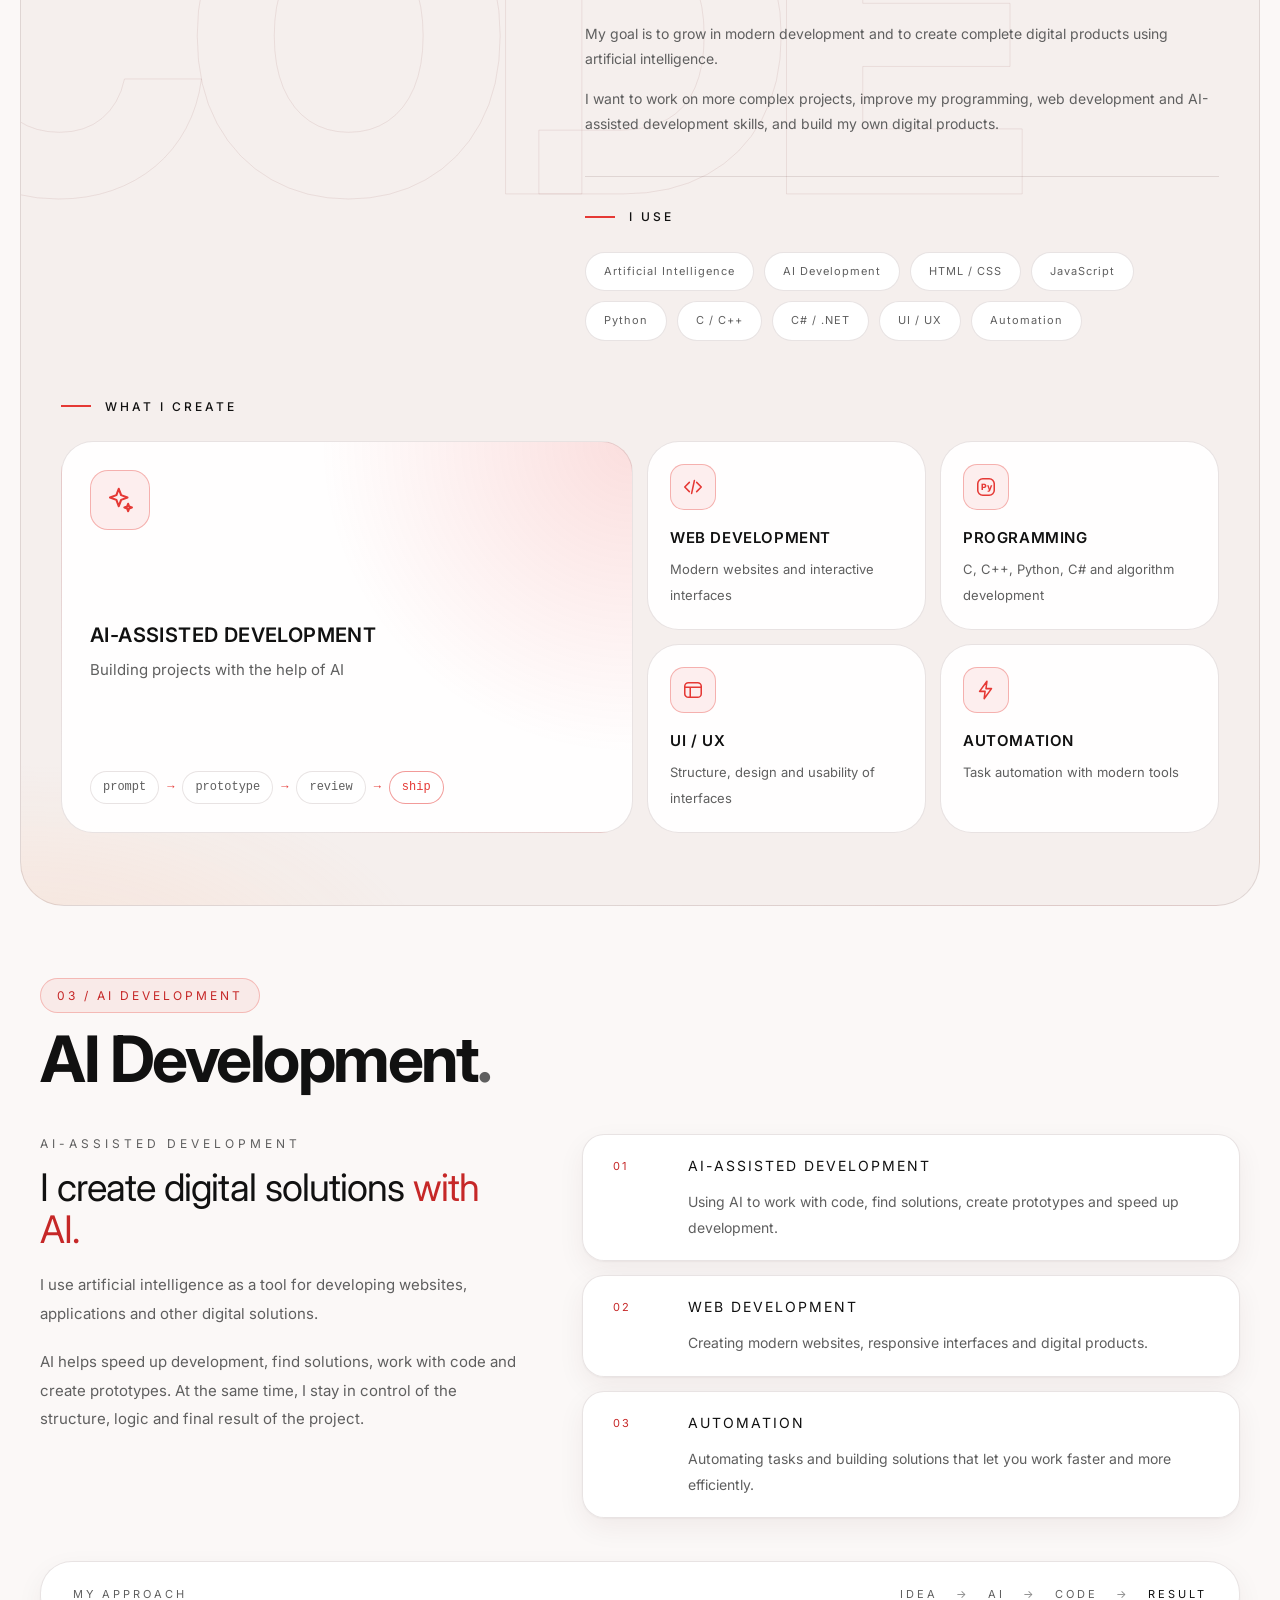
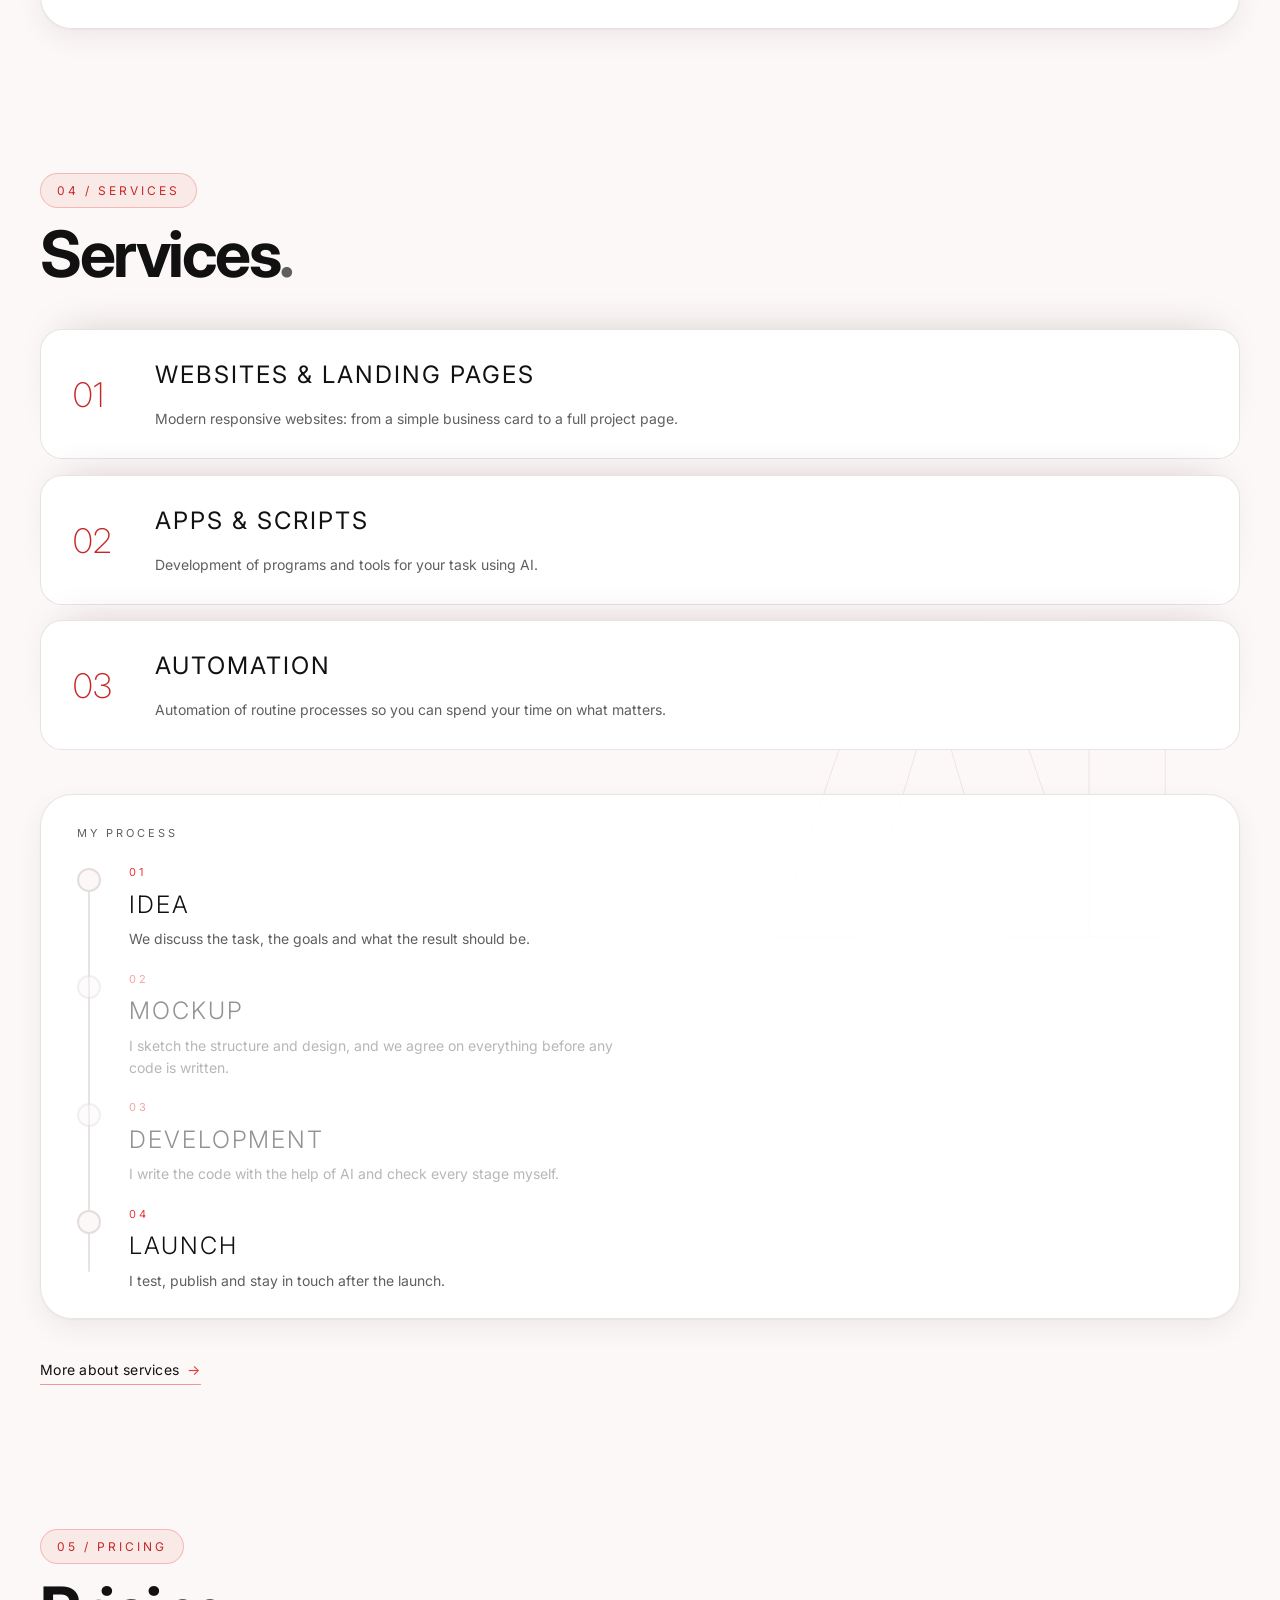
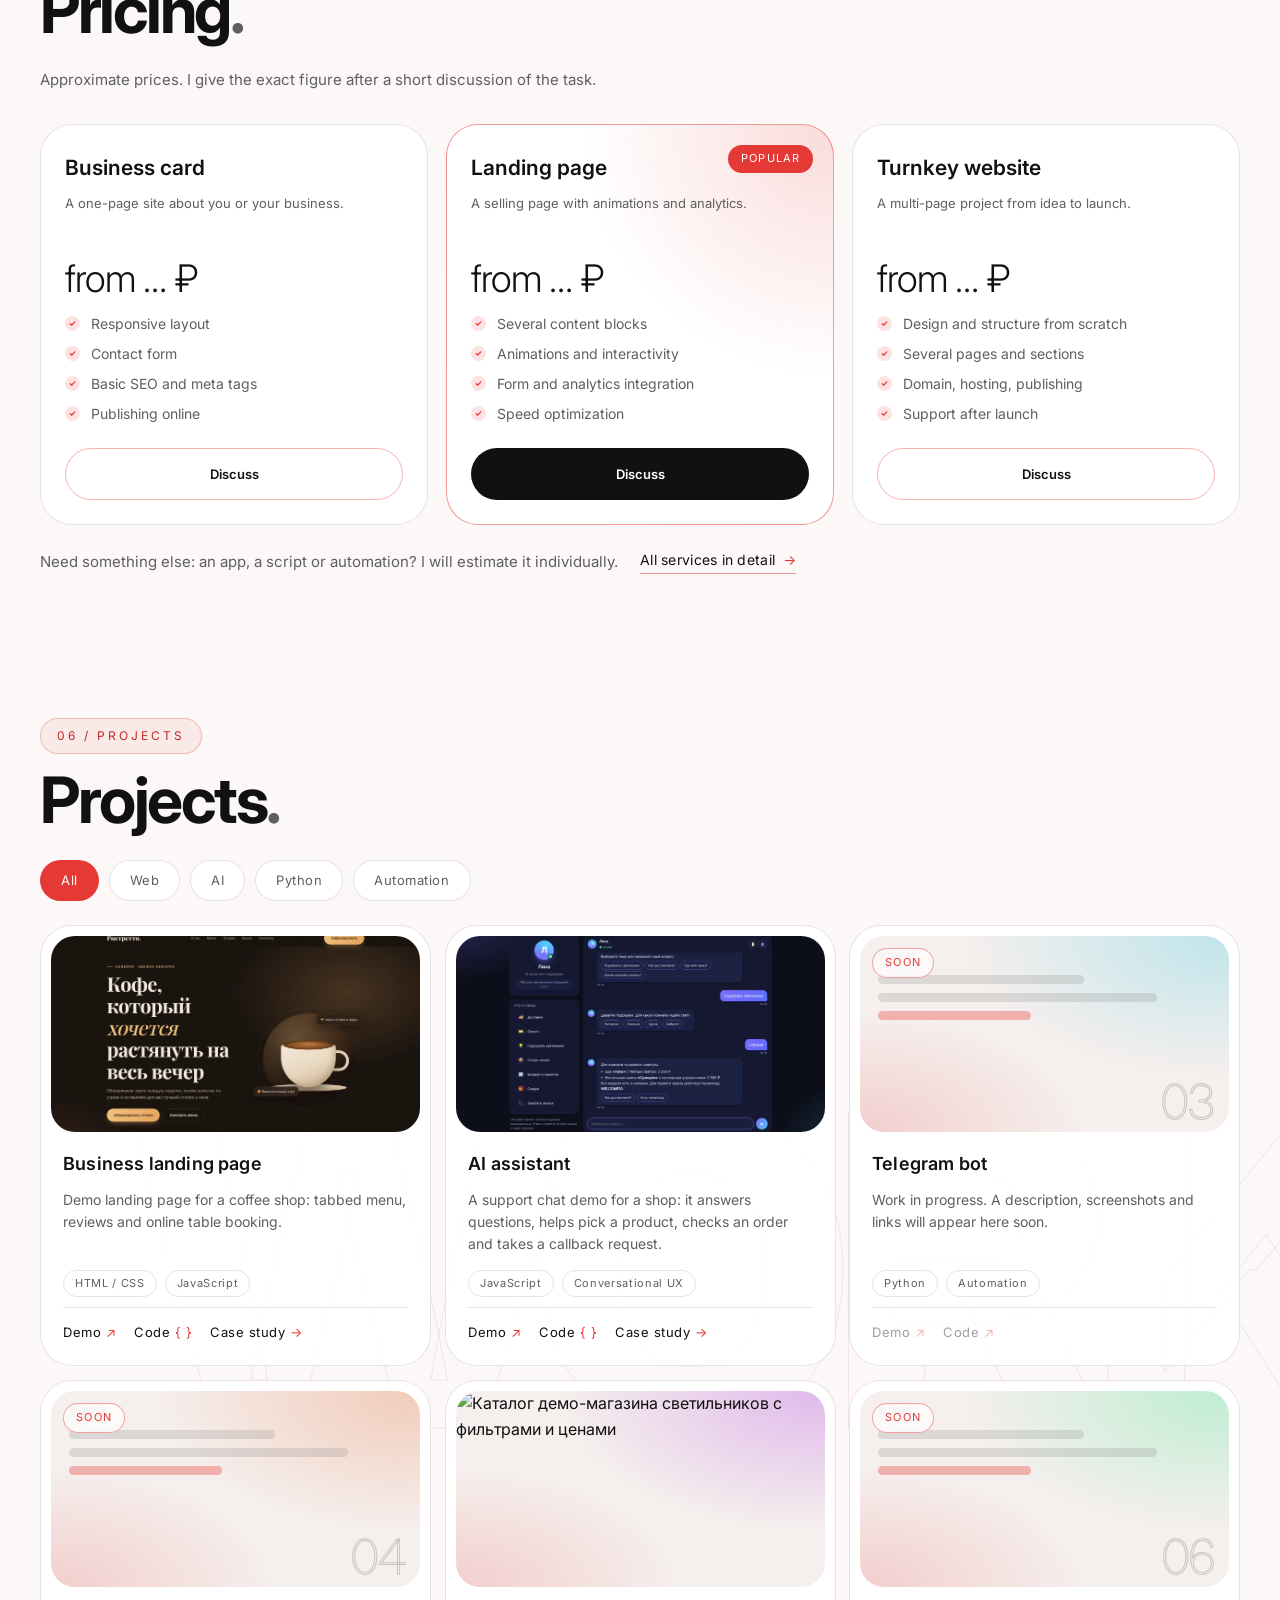
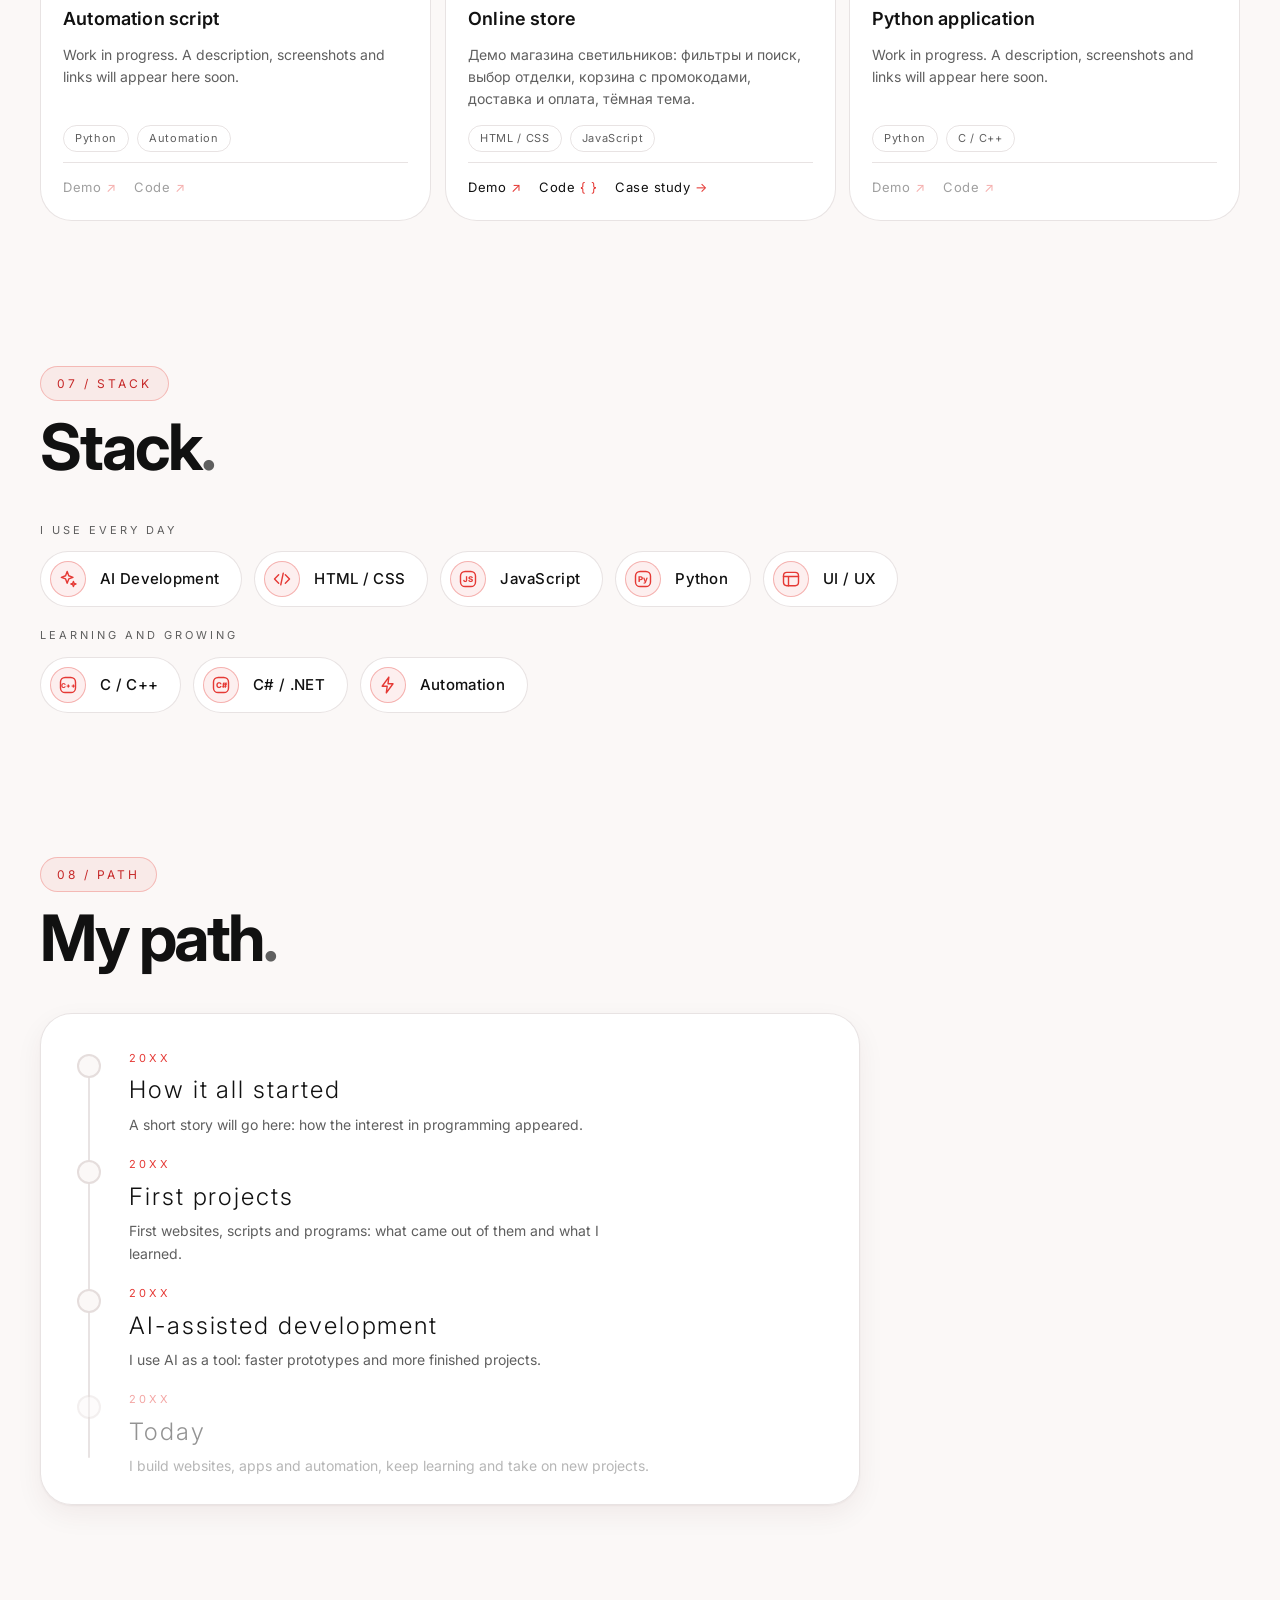
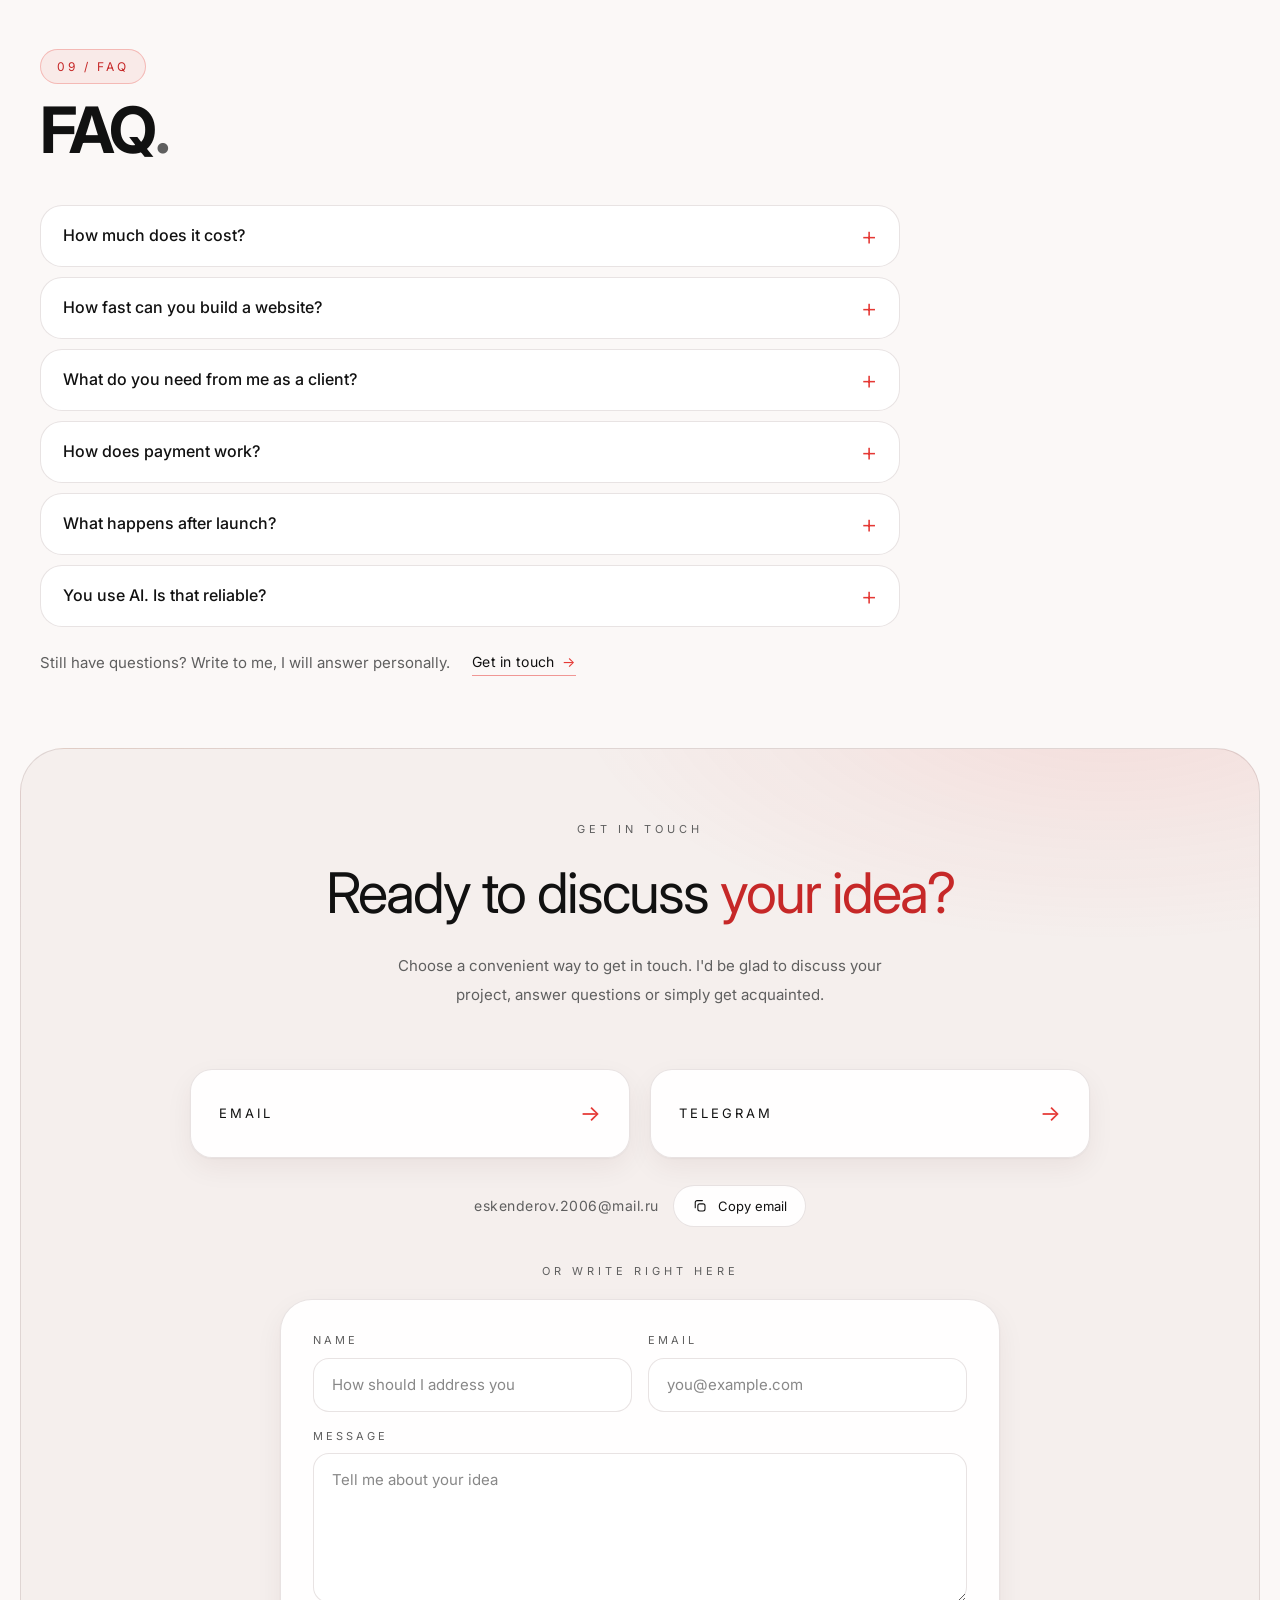
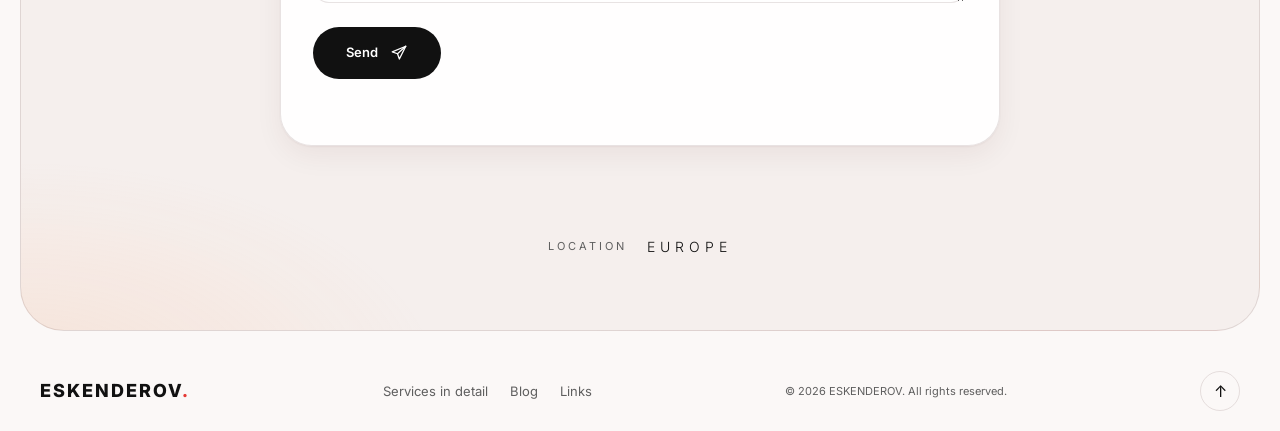
==== commit 8b6c9bf1: "Update index.html" ====
--- a/index.html
+++ b/index.html
@@ -830,23 +830,20 @@
                         </div>
                     </article>
 
-                    <!-- PROJECT 05: заглушка. Для реального проекта уберите класс is-soon, замените .project-art на <img src="..." alt="..."> и укажите href в ссылках -->
-                    <article class="project-card is-soon" data-tags="web" style="--h:280">
+                    <!-- PROJECT 05: Интернет-магазин (демо «Северный свет») -->
+                    <article class="project-card" data-tags="web" style="--h:280">
                         <div class="project-thumb">
-                            <div class="project-art" aria-hidden="true">
-                                <span class="pa-dots"><i></i><i></i><i></i></span>
-                                <span class="pa-bar w1"></span><span class="pa-bar w2"></span><span class="pa-bar w3"></span>
-                                <span class="pa-num">05</span>
-                            </div>
-                            <span class="project-badge">Скоро</span>
+                            <img src="shop-catalog.webp" width="1600" height="900" loading="lazy" decoding="async"
+                                 alt="Каталог демо-магазина светильников с фильтрами и ценами">
                         </div>
                         <div class="project-body">
                             <h3>Интернет-магазин</h3>
-                            <p>Проект в работе. Скоро здесь появится описание, скриншоты и ссылки.</p>
+                            <p>Демо магазина светильников: фильтры и поиск, выбор отделки, корзина с промокодами, доставка и оплата, тёмная тема.</p>
                             <div class="project-tags"><span>HTML / CSS</span><span>JavaScript</span></div>
                             <div class="project-links">
-                                <a class="project-link" aria-disabled="true" tabindex="-1">Демо <i>↗</i></a>
-                                <a class="project-link" aria-disabled="true" tabindex="-1">Код <i>↗</i></a>
+                                <a class="project-link" href="shop-demo.html" target="_blank" rel="noopener">Демо <i>↗</i></a>
+                                <a class="project-link" href="https://github.com/eskenderov1969-spec/Narhoz/blob/HEAD/shop-demo.html" data-code="shop-demo.html" target="_blank" rel="noopener">Код <i>{ }</i></a>
+                                <a class="project-link" href="case-shop.html">Кейс <i>→</i></a>
                             </div>
                         </div>
                     </article>
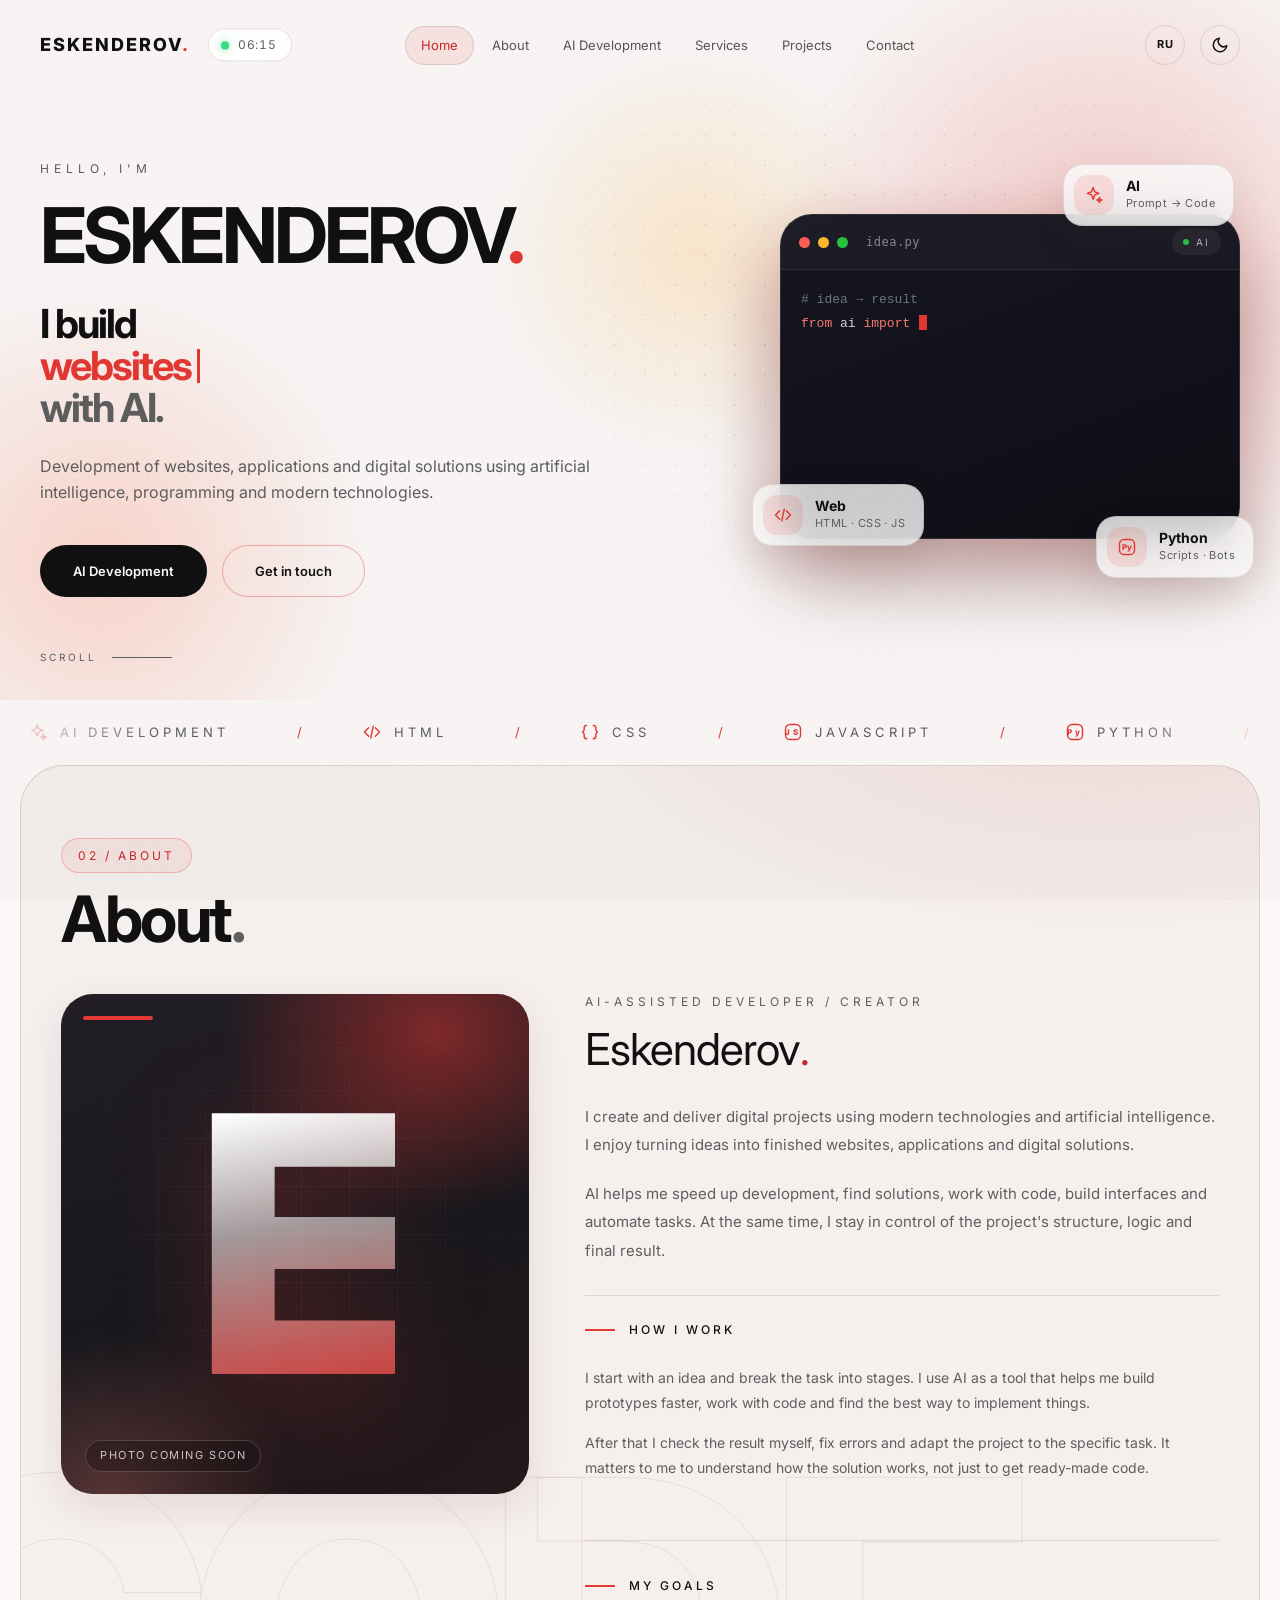
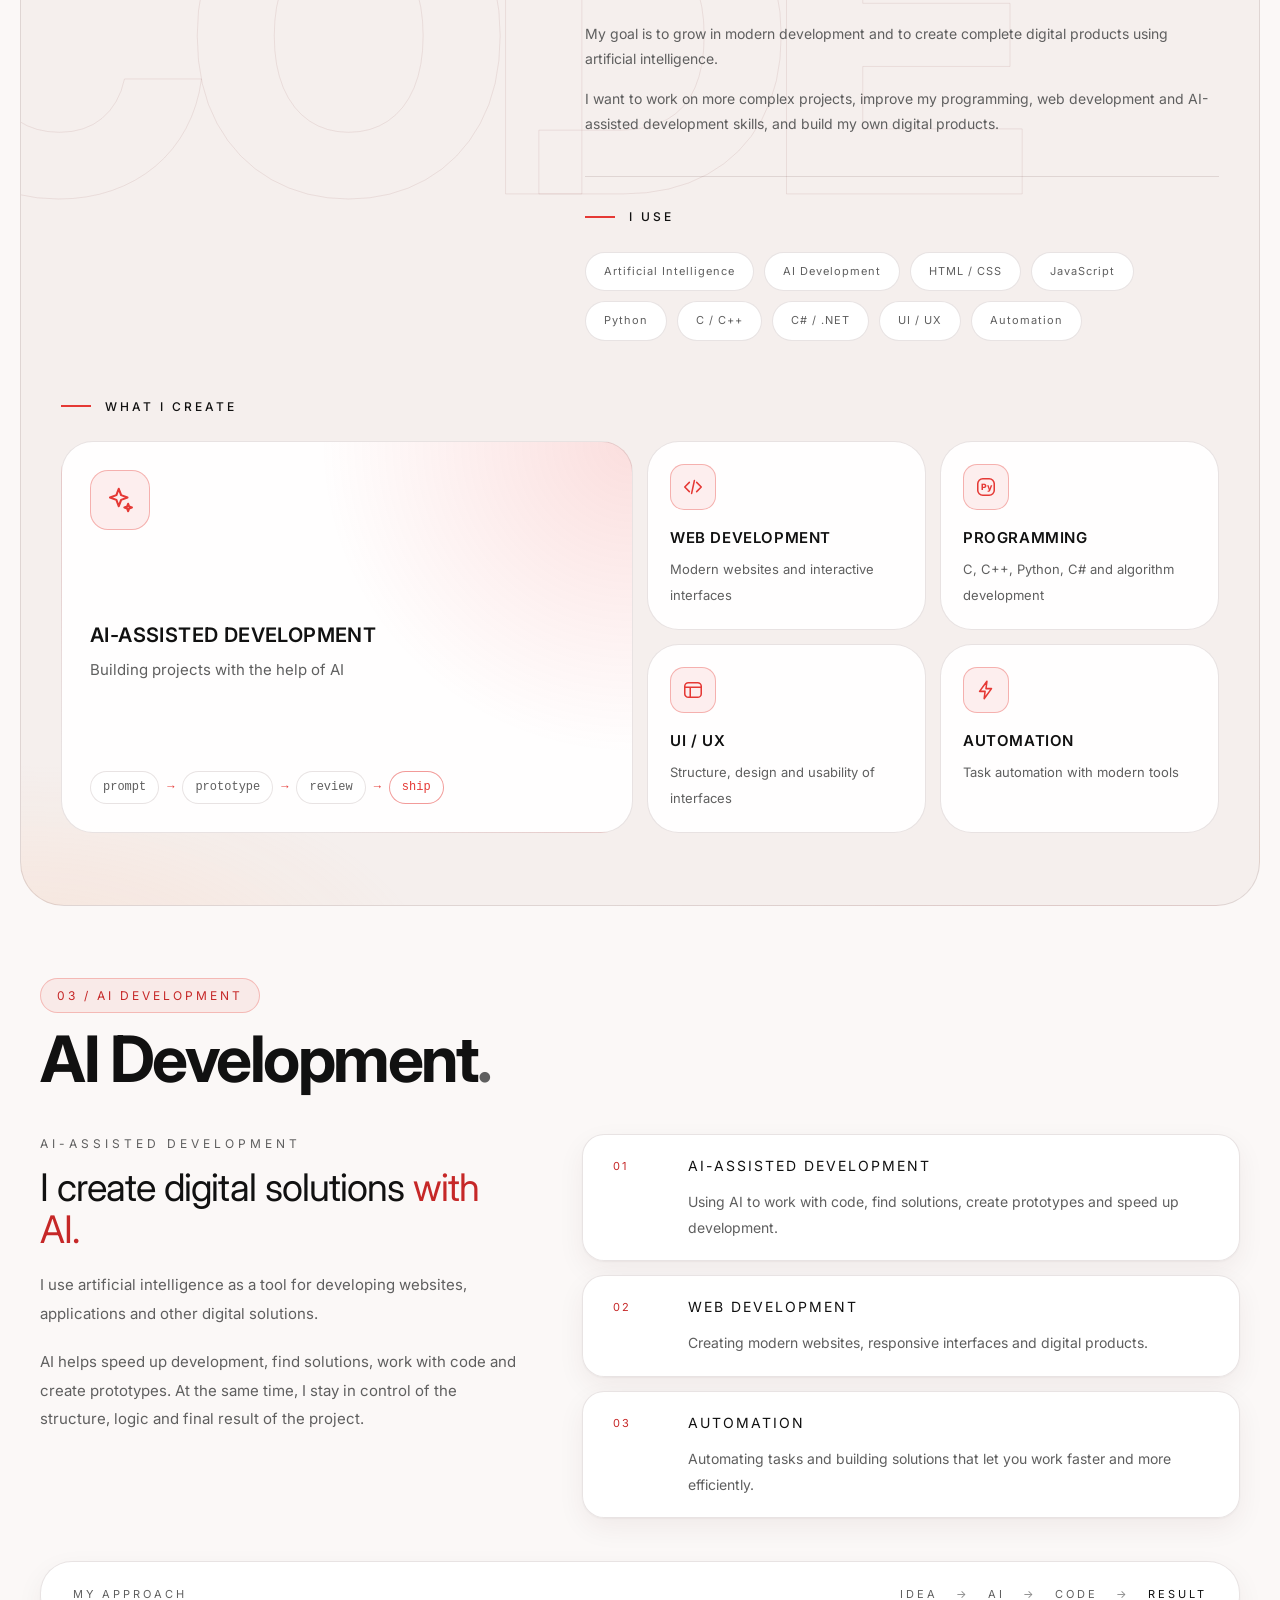
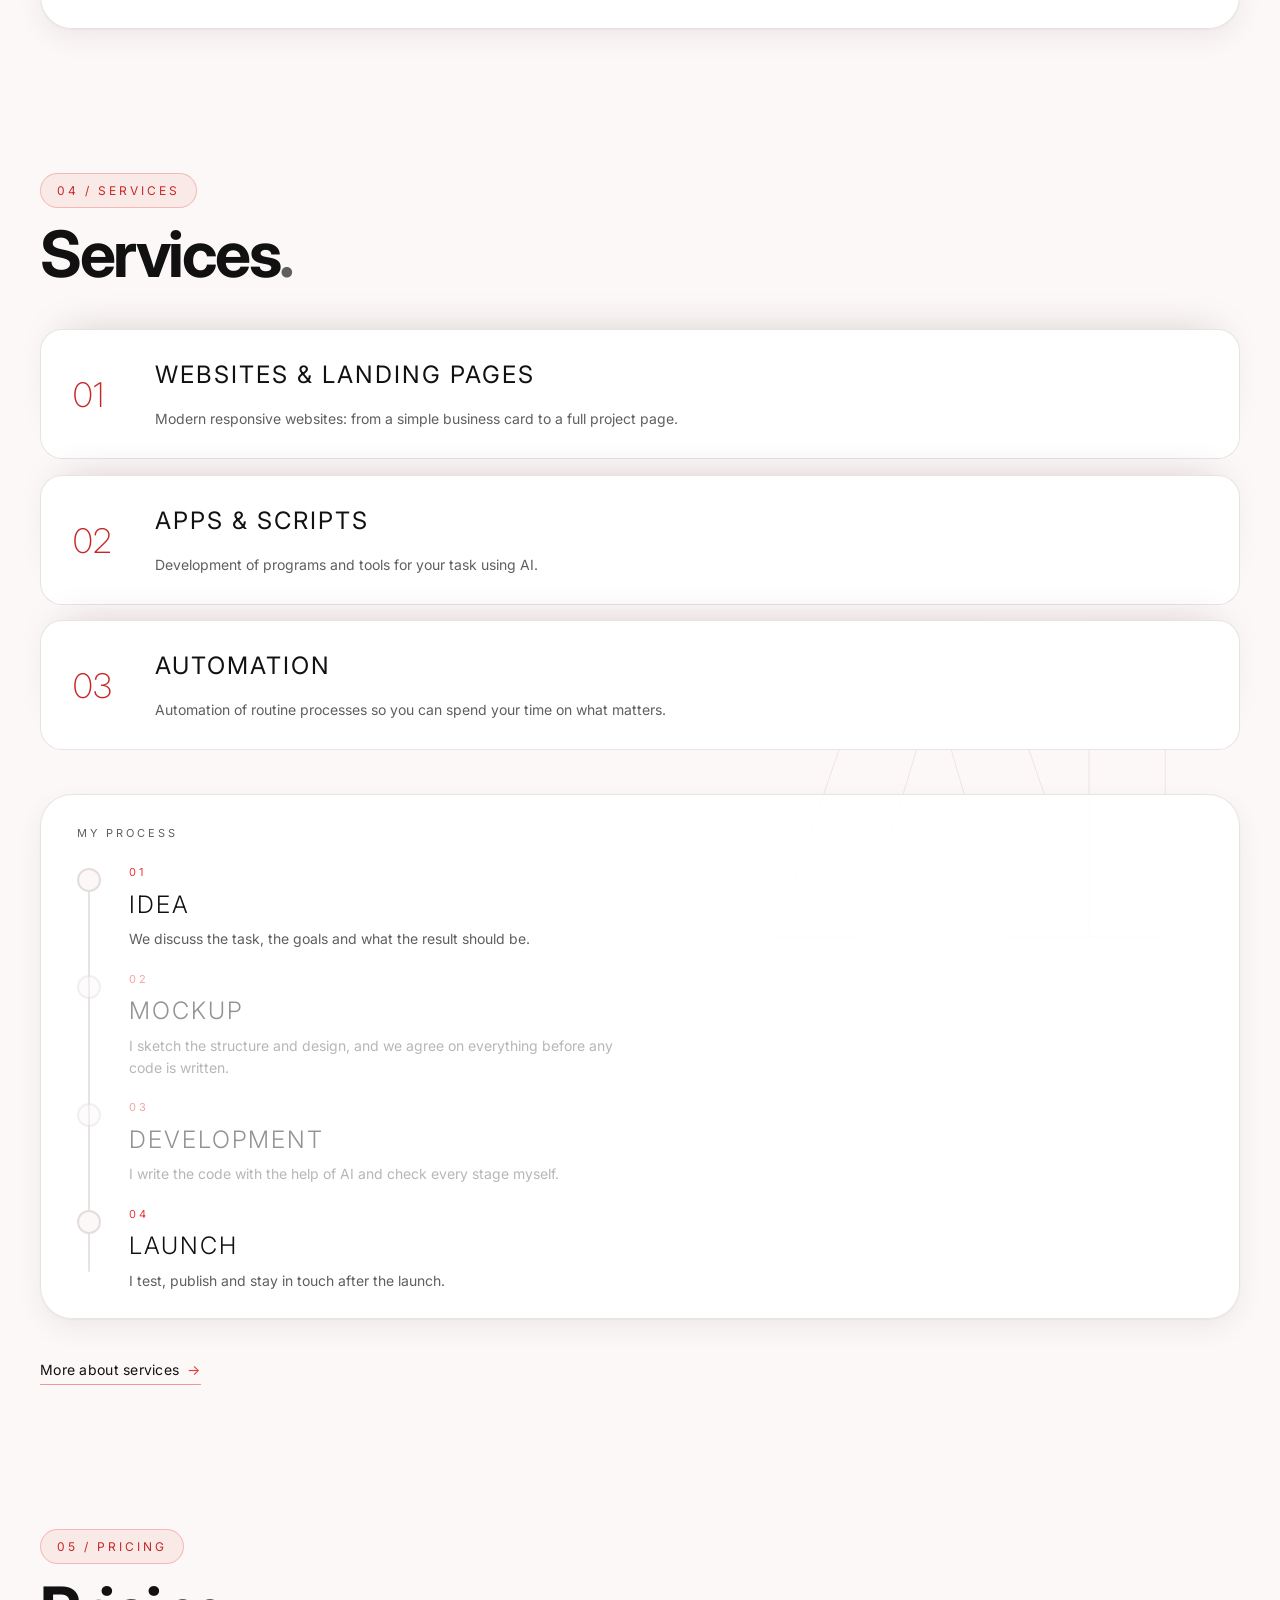
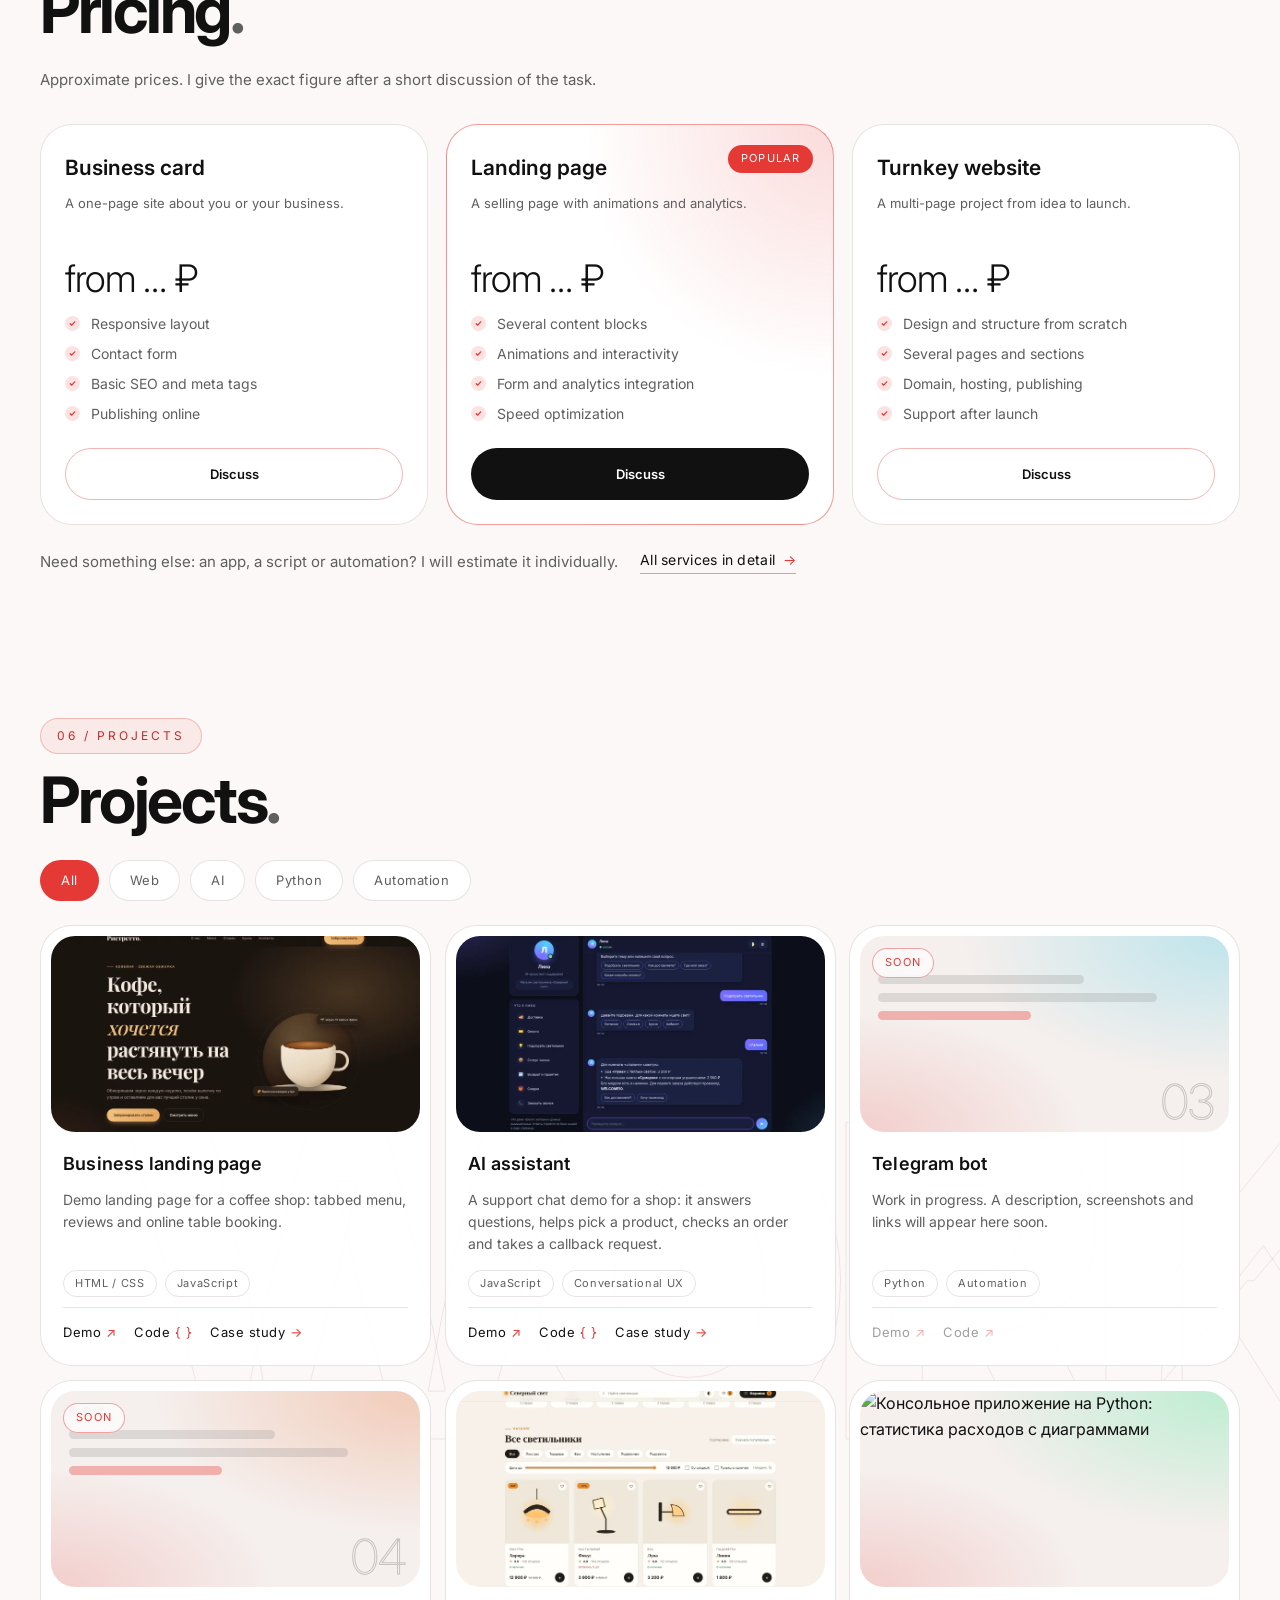
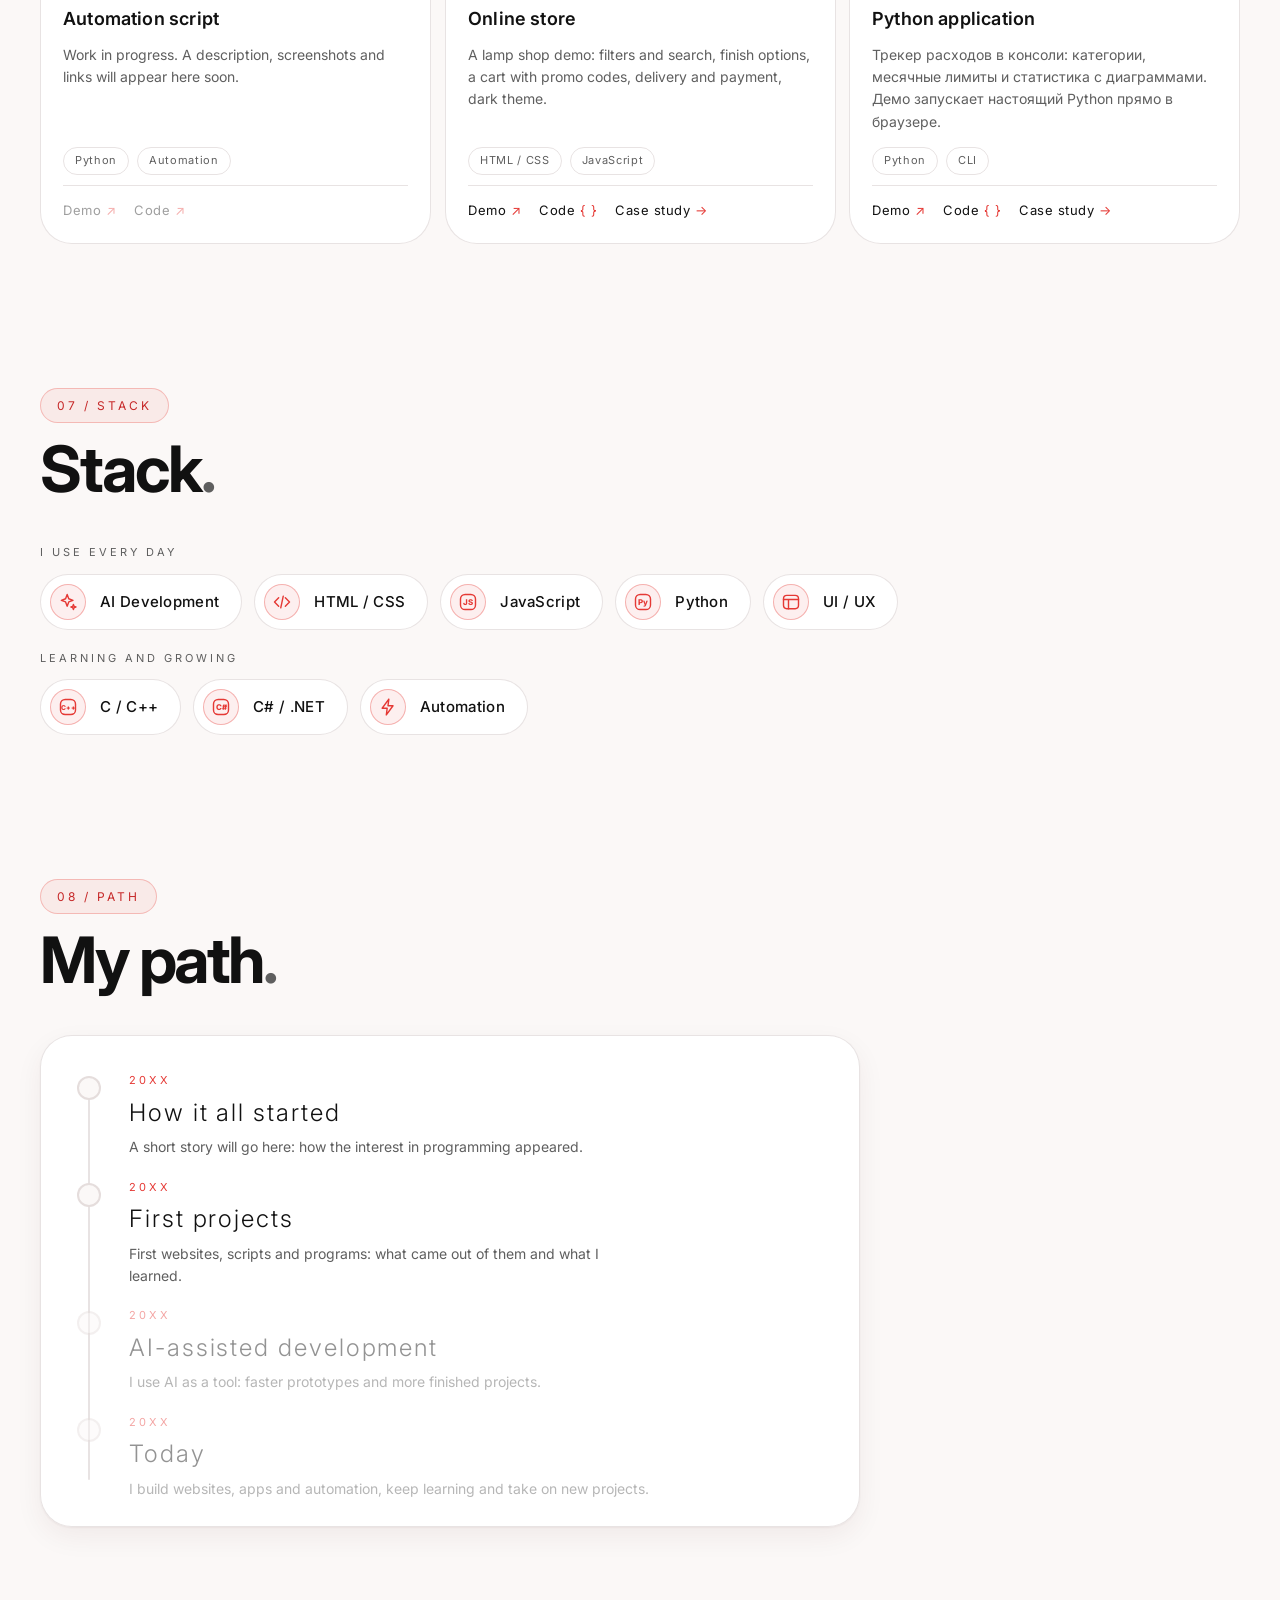
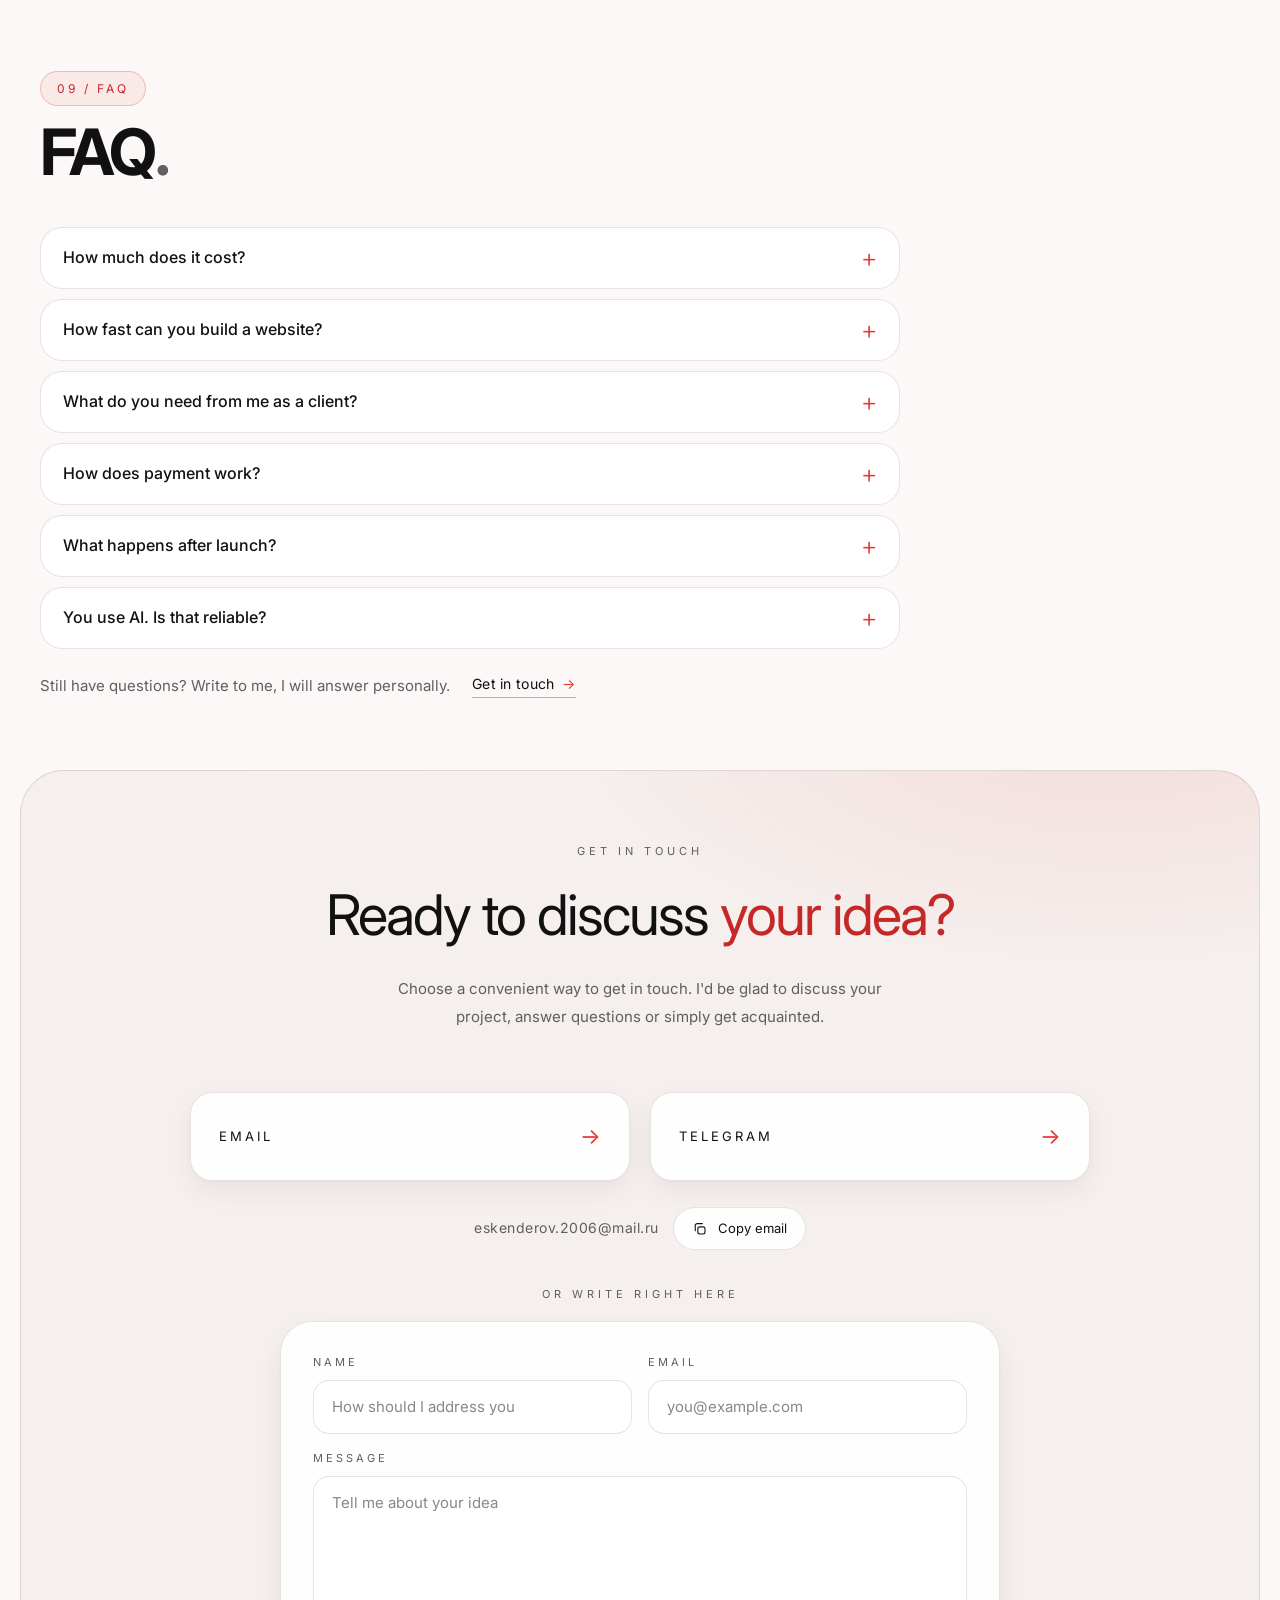
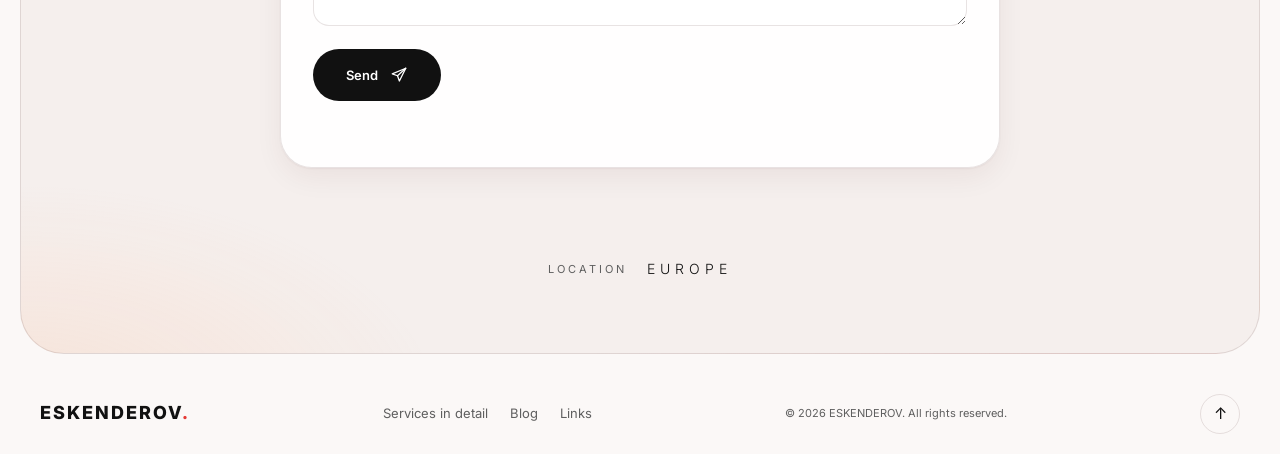
==== commit 649acab4: "Update index.html" ====
--- a/index.html
+++ b/index.html
@@ -848,23 +848,20 @@
                         </div>
                     </article>
 
-                    <!-- PROJECT 06: заглушка. Для реального проекта уберите класс is-soon, замените .project-art на <img src="..." alt="..."> и укажите href в ссылках -->
-                    <article class="project-card is-soon" data-tags="python" style="--h:150">
+                    <!-- PROJECT 06: Приложение на Python (трекер расходов, tracker.py) -->
+                    <article class="project-card" data-tags="python" style="--h:150">
                         <div class="project-thumb">
-                            <div class="project-art" aria-hidden="true">
-                                <span class="pa-dots"><i></i><i></i><i></i></span>
-                                <span class="pa-bar w1"></span><span class="pa-bar w2"></span><span class="pa-bar w3"></span>
-                                <span class="pa-num">06</span>
-                            </div>
-                            <span class="project-badge">Скоро</span>
+                            <img src="py-stats.webp" width="1600" height="900" loading="lazy" decoding="async"
+                                 alt="Консольное приложение на Python: статистика расходов с диаграммами">
                         </div>
                         <div class="project-body">
                             <h3>Приложение на Python</h3>
-                            <p>Проект в работе. Скоро здесь появится описание, скриншоты и ссылки.</p>
-                            <div class="project-tags"><span>Python</span><span>C / C++</span></div>
+                            <p>Трекер расходов в консоли: категории, месячные лимиты и статистика с диаграммами. Демо запускает настоящий Python прямо в браузере.</p>
+                            <div class="project-tags"><span>Python</span><span>CLI</span></div>
                             <div class="project-links">
-                                <a class="project-link" aria-disabled="true" tabindex="-1">Демо <i>↗</i></a>
-                                <a class="project-link" aria-disabled="true" tabindex="-1">Код <i>↗</i></a>
+                                <a class="project-link" href="python-demo.html" target="_blank" rel="noopener">Демо <i>↗</i></a>
+                                <a class="project-link" href="https://github.com/eskenderov1969-spec/Narhoz/blob/HEAD/tracker.py" data-code="tracker.py" target="_blank" rel="noopener">Код <i>{ }</i></a>
+                                <a class="project-link" href="case-python.html">Кейс <i>→</i></a>
                             </div>
                         </div>
                     </article>
